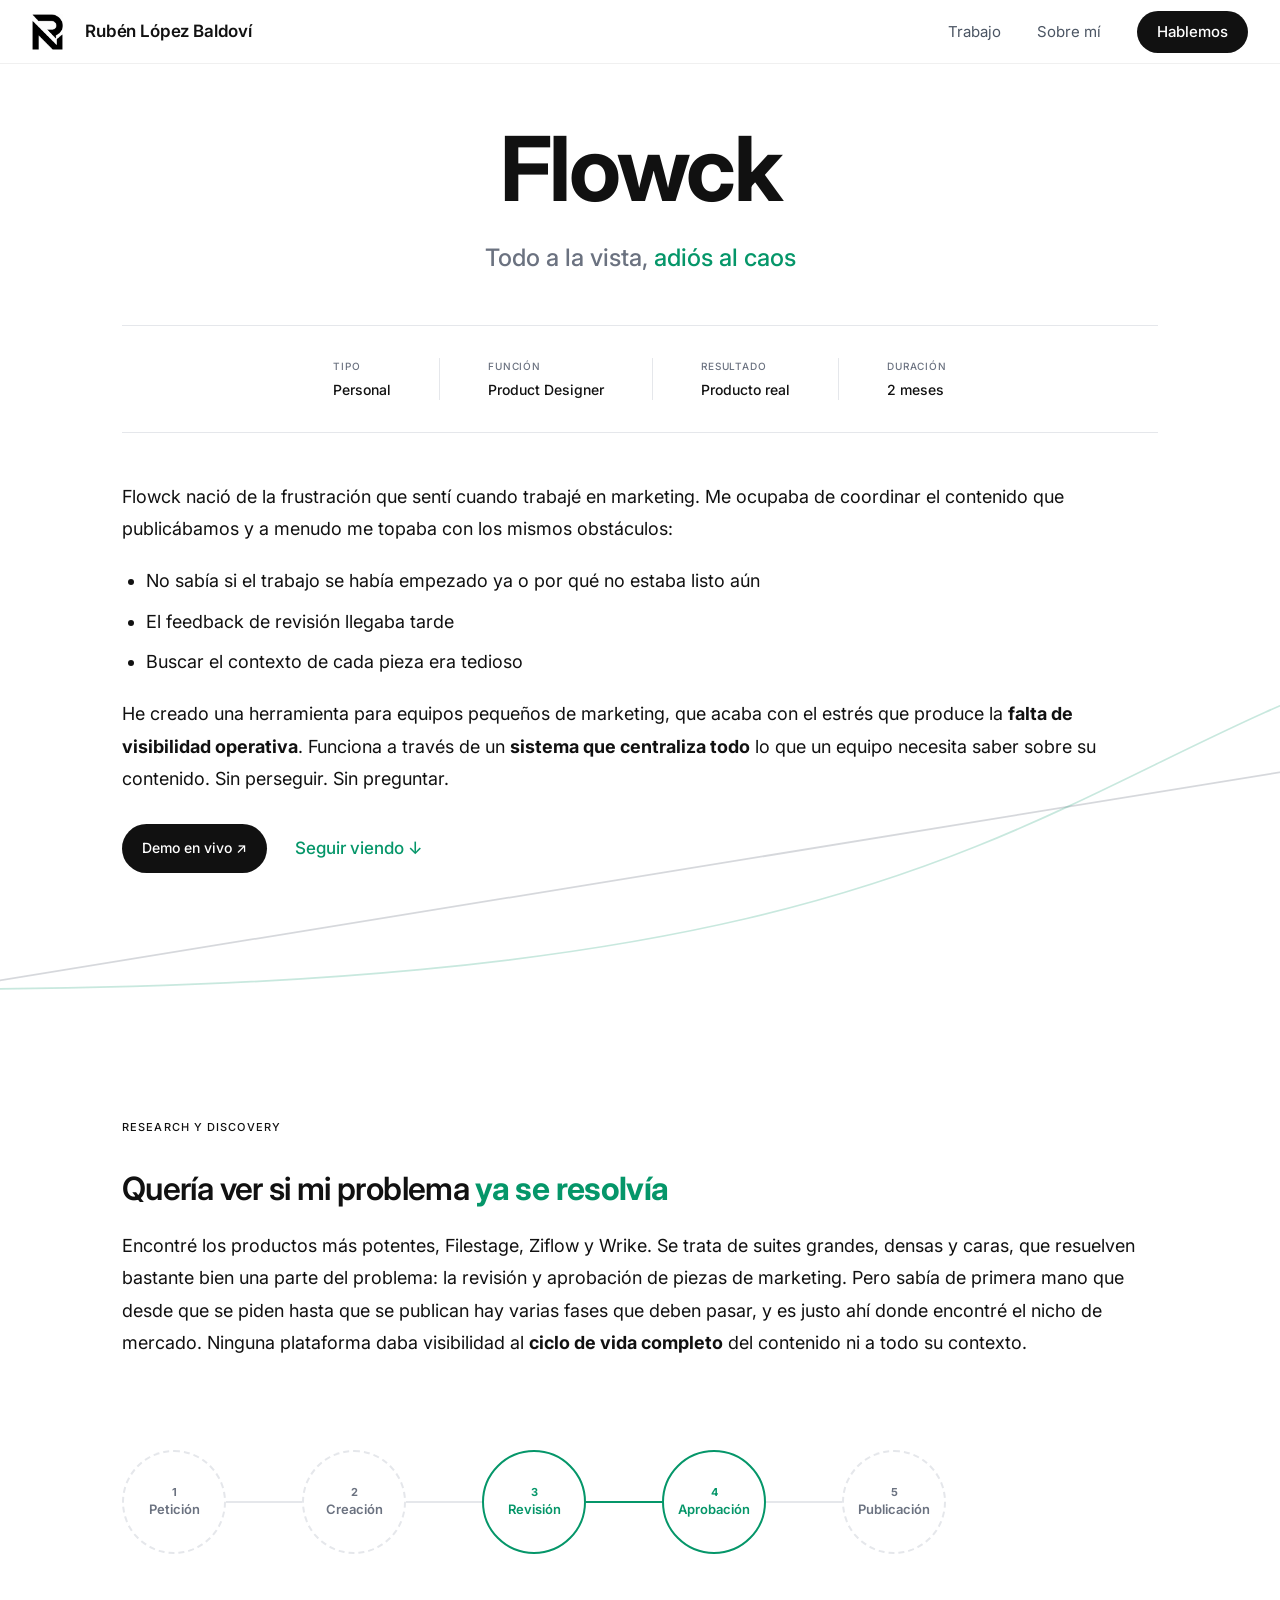
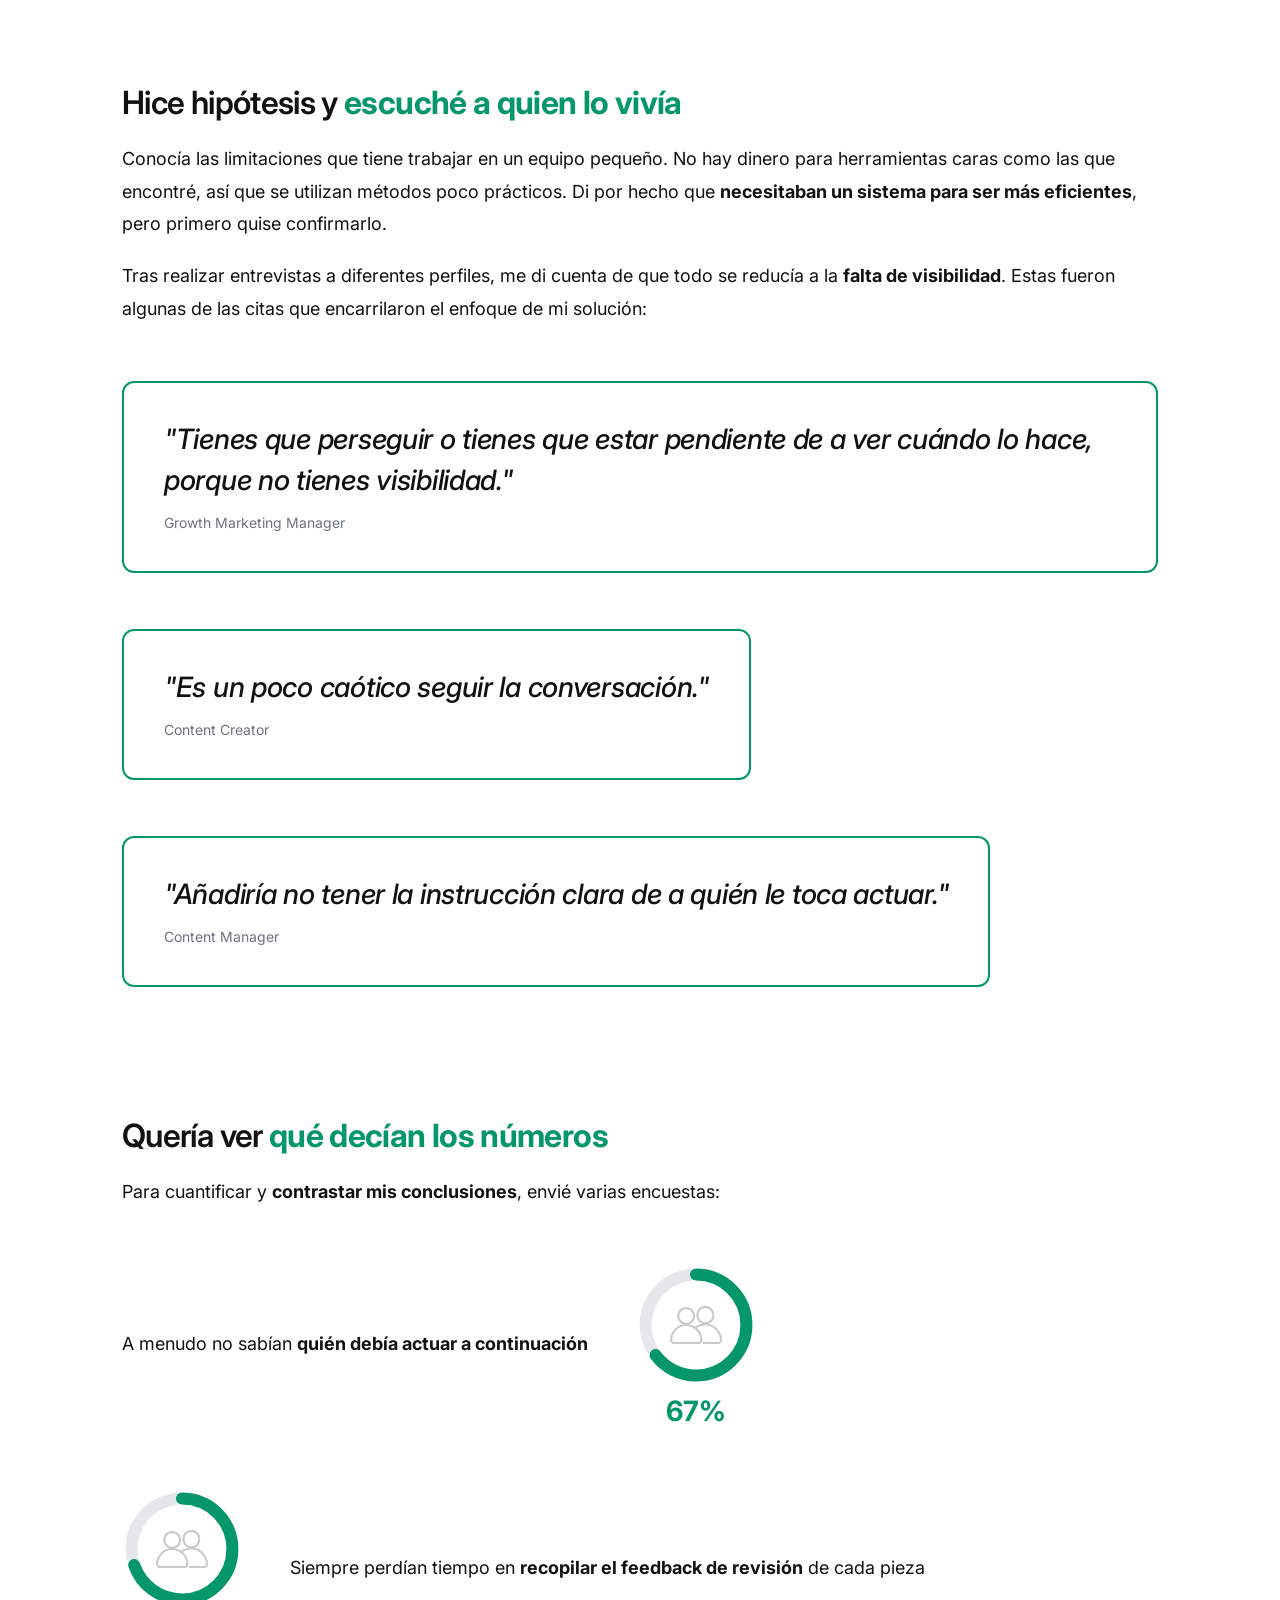
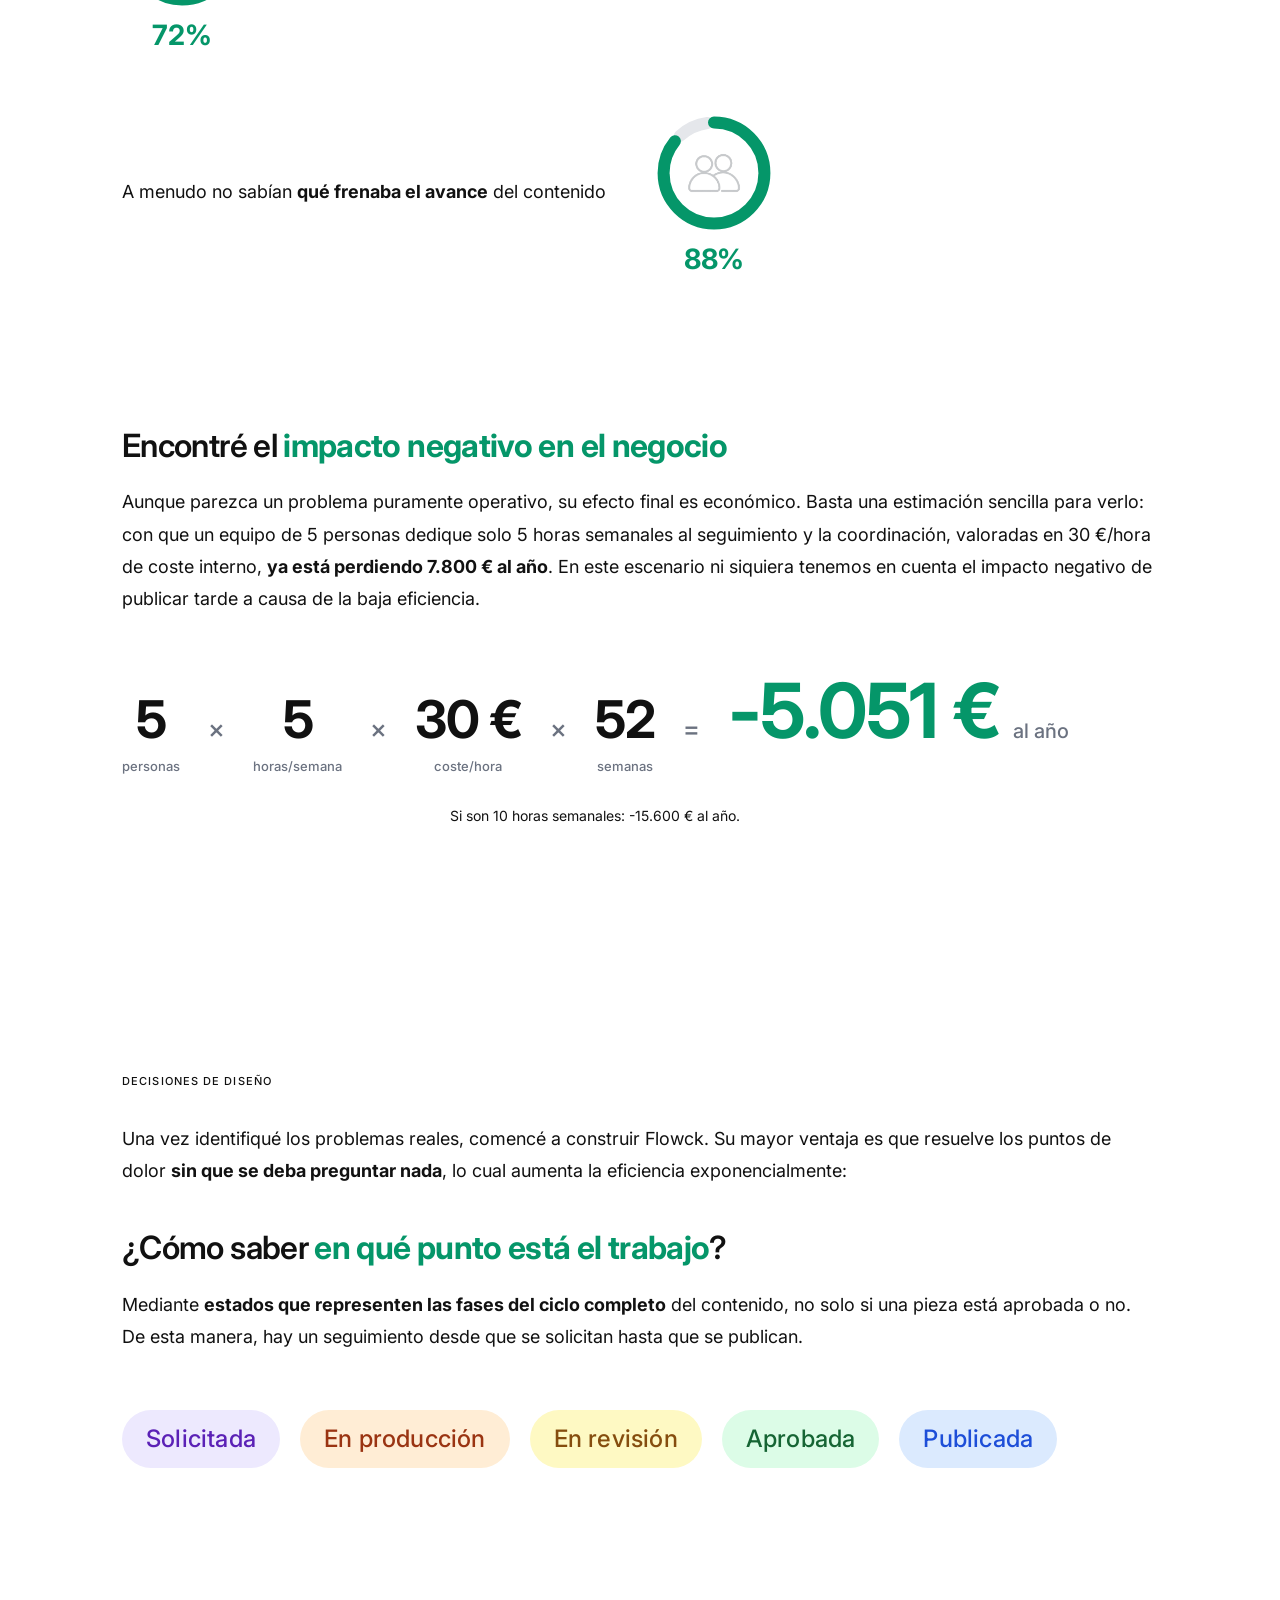
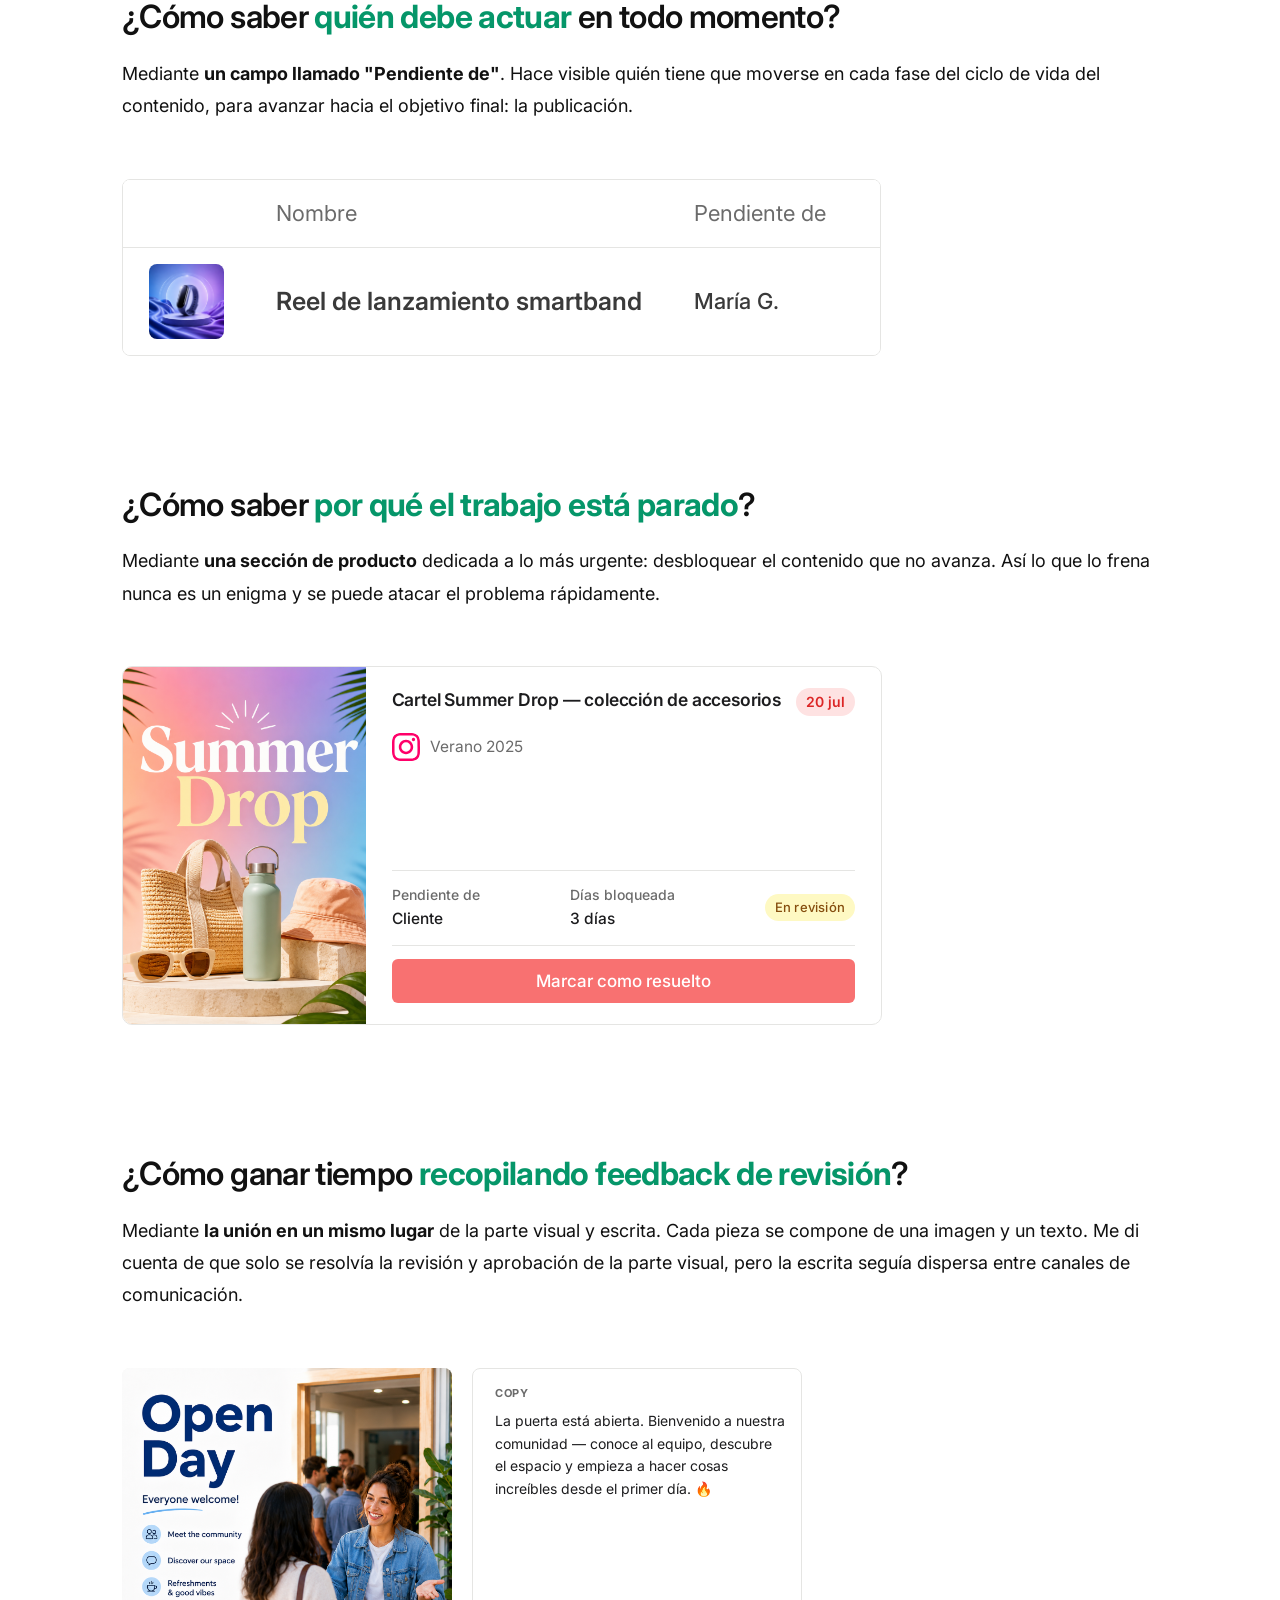
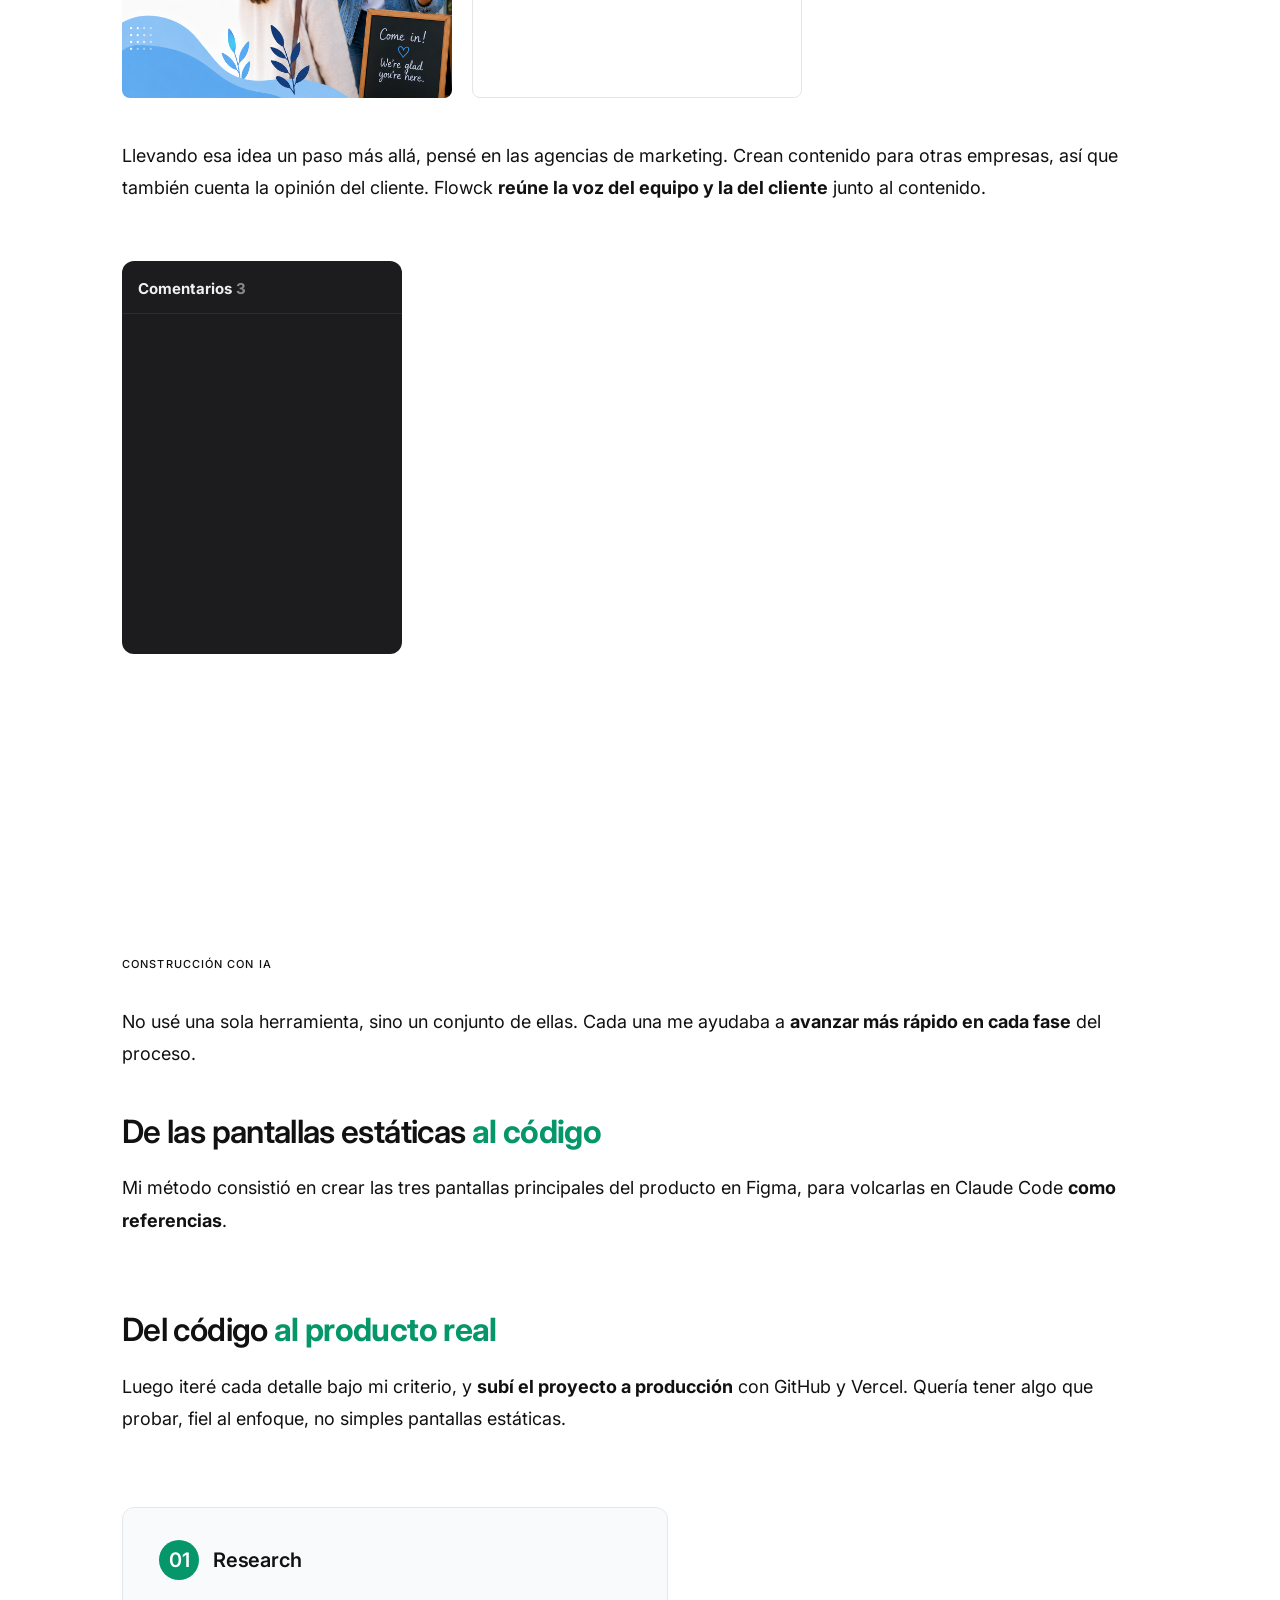
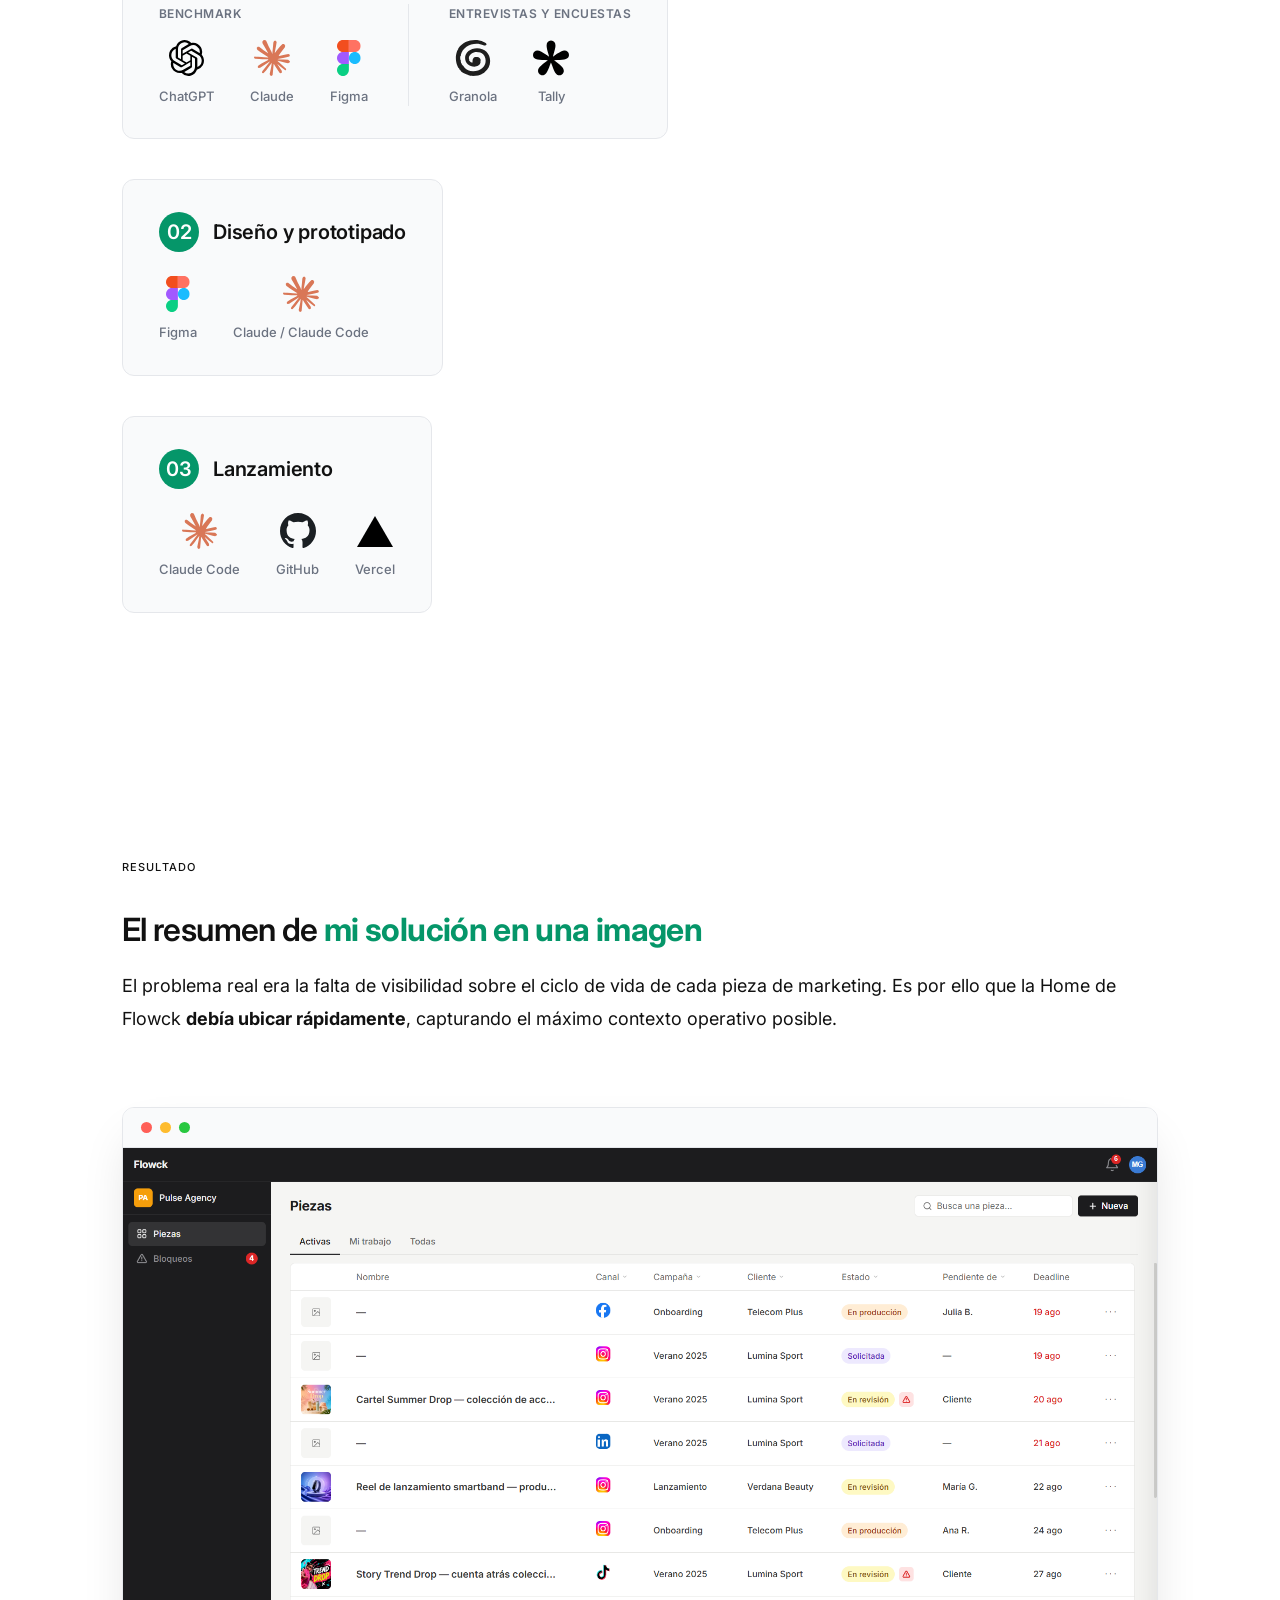
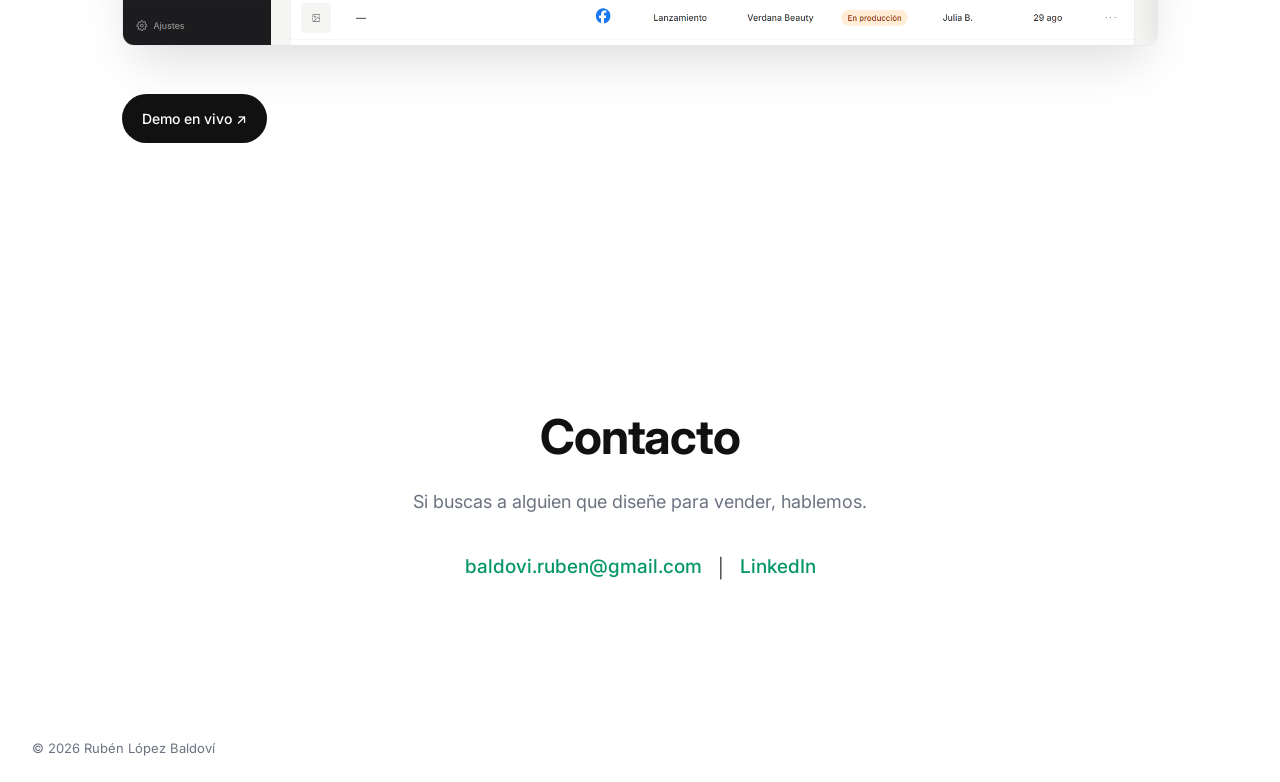
==== flowck.html @ 6faf54fa "fix: corrige texto del primer apartado de Construcción con IA" ====
<!DOCTYPE html>
<html lang="es">
<head>
  <meta charset="UTF-8">
  <meta name="viewport" content="width=device-width, initial-scale=1.0">
  <title>Flowck — Caso de estudio · Rubén Baldoví</title>
  <meta name="description" content="Cómo diseñé y construí Flowck, un SaaS B2B para coordinar la revisión de piezas de marketing en equipos pequeños.">
  <link rel="preconnect" href="https://fonts.googleapis.com">
  <link rel="preconnect" href="https://fonts.gstatic.com" crossorigin>
  <link href="https://fonts.googleapis.com/css2?family=Inter:ital,opsz,wght@0,14..32,400;0,14..32,500;0,14..32,600;0,14..32,700;1,14..32,400&display=swap" rel="stylesheet">
  <link rel="stylesheet" href="css/styles.css">
</head>
<body>

  <!-- NAV -->
  <nav class="nav nav--progress" id="nav">
    <div class="nav__inner">
      <a href="index.html" class="nav__logo">
        <img src="assets/images/logo.png" alt="RB" class="nav__logo-img">
        Rubén López Baldoví
      </a>
      <div class="nav__links">
        <a href="index.html#projects" class="nav__link">Trabajo</a>
        <a href="index.html#about" class="nav__link">Sobre mí</a>
        <a href="#contact" class="btn btn--nav">Hablemos</a>
      </div>
    </div>
  </nav>

  <main>

    <!-- HOOK / INTRO -->
    <section class="cs-section" id="hook">
      <svg class="sello" viewBox="0 0 1440 250" preserveAspectRatio="none" aria-hidden="true" focusable="false">
        <path class="sello__line sello__line--gray"  d="M -60,246 C 480,168 1020,90 1560,12"                          fill="none" stroke="#6B7280" stroke-opacity="0.28" stroke-width="1.75" stroke-linecap="round"/>
        <path class="sello__line sello__line--green" d="M -60,246 C 1050,246 1150,50 1560,-80"                   fill="none" stroke="#059669" stroke-opacity="0.22" stroke-width="1.75" stroke-linecap="round"/>
      </svg>
      <div class="container">
        <div class="cs-hook__inner">
          <h1 class="cs-hook__title reveal">Flowck</h1>
          <p class="cs-hook__tagline reveal"><span class="cs-hook__tagline-muted">Todo a la vista,</span> <span class="cs-hook__tagline-accent">adiós al caos</span></p>

          <div class="cs-meta reveal">
            <div class="cs-meta__item">
              <span class="cs-meta__label">Tipo</span>
              <span class="cs-meta__value">Personal</span>
            </div>
            <div class="cs-meta__item">
              <span class="cs-meta__label">Función</span>
              <span class="cs-meta__value">Product Designer</span>
            </div>
            <div class="cs-meta__item">
              <span class="cs-meta__label">Resultado</span>
              <span class="cs-meta__value">Producto real</span>
            </div>
            <div class="cs-meta__item">
              <span class="cs-meta__label">Duración</span>
              <span class="cs-meta__value">2 meses</span>
            </div>
          </div>

          <div class="cs-hook__body reveal">
            <p class="cs-hook__paragraph">Flowck nació de la frustración que sentí cuando trabajé en marketing. Me ocupaba de coordinar el contenido que publicábamos y a menudo me topaba con los mismos obstáculos:</p>
            <ul class="cs-hook__list">
              <li>No sabía si el trabajo se había empezado ya o por qué no estaba listo aún</li>
              <li>El feedback de revisión llegaba tarde</li>
              <li>Buscar el contexto de cada pieza era tedioso</li>
            </ul>
            <p class="cs-hook__paragraph">He creado una herramienta para equipos pequeños de marketing, que acaba con el estrés que produce la <strong>falta de visibilidad operativa</strong>. Funciona a través de un <strong>sistema que centraliza todo</strong> lo que un equipo necesita saber sobre su contenido. Sin perseguir. Sin preguntar.</p>
            <div class="cs-hook__actions">
              <a href="https://flowck.vercel.app" target="_blank" rel="noopener" class="card__btn card__btn--primary">Demo en vivo ↗</a>
              <a href="#discovery" class="hero__cta">Seguir viendo <span class="hero__cta-arrow">↓</span></a>
            </div>
          </div>
        </div>
      </div>
    </section>

    <!-- DISCOVERY Y RESEARCH -->
    <section class="cs-section" id="discovery">
      <div class="container">
        <p class="eyebrow eyebrow--dark reveal">RESEARCH Y DISCOVERY</p>

        <div class="cs-subm reveal">
          <h3 class="cs-subm__title">Quería ver si mi problema <strong>ya se resolvía</strong></h3>
          <p class="cs-subm__text">Encontré los productos más potentes, Filestage, Ziflow y Wrike. Se trata de suites grandes, densas y caras, que resuelven bastante bien una parte del problema: la revisión y aprobación de piezas de marketing. Pero sabía de primera mano que desde que se piden hasta que se publican hay varias fases que deben pasar, y es justo ahí donde encontré el nicho de mercado. Ninguna plataforma daba visibilidad al <strong>ciclo de vida completo</strong> del contenido ni a todo su contexto.</p>
          <div class="cs-metro reveal">
            <span class="cs-metro__competitors">Filestage · Ziflow · Wrike</span>
            <div class="cs-metro__track">
              <div class="cs-metro__node"><span class="cs-metro__node-number">1</span>Petición</div>
              <div class="cs-metro__connector"></div>
              <div class="cs-metro__node"><span class="cs-metro__node-number">2</span>Creación</div>
              <div class="cs-metro__connector"></div>
              <div class="cs-metro__node cs-metro__node--accent"><span class="cs-metro__node-number">3</span>Revisión</div>
              <div class="cs-metro__connector cs-metro__connector--accent"></div>
              <div class="cs-metro__node cs-metro__node--accent"><span class="cs-metro__node-number">4</span>Aprobación</div>
              <div class="cs-metro__connector"></div>
              <div class="cs-metro__node"><span class="cs-metro__node-number">5</span>Publicación</div>
            </div>
          </div>
        </div>

        <div class="cs-subm cs-subm--tight reveal">
          <h3 class="cs-subm__title">Hice hipótesis y <strong>escuché a quien lo vivía</strong></h3>
          <p class="cs-subm__text">Conocía las limitaciones que tiene trabajar en un equipo pequeño. No hay dinero para herramientas caras como las que encontré, así que se utilizan métodos poco prácticos. Di por hecho que <strong>necesitaban un sistema para ser más eficientes</strong>, pero primero quise confirmarlo.</p>
          <p class="cs-subm__text">Tras realizar entrevistas a diferentes perfiles, me di cuenta de que todo se reducía a la <strong>falta de visibilidad</strong>. Estas fueron algunas de las citas que encarrilaron el enfoque de mi solución:</p>
        </div>

        <div class="cs-quotes reveal">
          <blockquote class="cs-quote">
            <p class="cs-quote__text">"Tienes que perseguir o tienes que estar pendiente de a ver cuándo lo hace, porque no tienes visibilidad."</p>
            <cite class="cs-quote__cite">Growth Marketing Manager</cite>
          </blockquote>
          <blockquote class="cs-quote">
            <p class="cs-quote__text">"Es un poco caótico seguir la conversación."</p>
            <cite class="cs-quote__cite">Content Creator</cite>
          </blockquote>
          <blockquote class="cs-quote">
            <p class="cs-quote__text">"Añadiría no tener la instrucción clara de a quién le toca actuar."</p>
            <cite class="cs-quote__cite">Content Manager</cite>
          </blockquote>
        </div>

        <div class="cs-subm reveal">
          <h3 class="cs-subm__title">Quería ver <strong>qué decían los números</strong></h3>
          <p class="cs-subm__text">Para cuantificar y <strong>contrastar mis conclusiones</strong>, envié varias encuestas:</p>

          <div class="cs-stat-rows reveal">
            <div class="cs-stat-row">
              <div class="cs-stat-row__text">
                <p>A menudo no sabían <strong>quién debía actuar a continuación</strong></p>
              </div>
              <div class="cs-stat-row__chart">
                <div class="cs-donut">
                  <svg viewBox="0 0 100 100" class="cs-donut__svg">
                    <circle class="cs-donut__track" cx="50" cy="50" r="42" stroke-dasharray="81.09 263.89" stroke-dashoffset="-176.81"></circle>
                    <circle class="cs-donut__value" cx="50" cy="50" r="42" stroke-dasharray="263.89 263.89" stroke-dashoffset="263.89" data-target-offset="93.09"></circle>
                  </svg>
                  <img src="assets/images/icon-comparten-piso.png" alt="" class="cs-donut__icon">
                </div>
                <div class="cs-donut__legend">
                  <span class="cs-donut__legend-label">67%</span>
                </div>
              </div>
            </div>

            <div class="cs-stat-row cs-stat-row--reverse">
              <div class="cs-stat-row__text">
                <p>Siempre perdían tiempo en <strong>recopilar el feedback de revisión</strong> de cada pieza</p>
              </div>
              <div class="cs-stat-row__chart">
                <div class="cs-donut">
                  <svg viewBox="0 0 100 100" class="cs-donut__svg">
                    <circle class="cs-donut__track" cx="50" cy="50" r="42" stroke-dasharray="67.89 263.89" stroke-dashoffset="-190.00"></circle>
                    <circle class="cs-donut__value" cx="50" cy="50" r="42" stroke-dasharray="263.89 263.89" stroke-dashoffset="263.89" data-target-offset="79.89"></circle>
                  </svg>
                  <img src="assets/images/icon-comparten-piso.png" alt="" class="cs-donut__icon">
                </div>
                <div class="cs-donut__legend">
                  <span class="cs-donut__legend-label">72%</span>
                </div>
              </div>
            </div>

            <div class="cs-stat-row">
              <div class="cs-stat-row__text">
                <p>A menudo no sabían <strong>qué frenaba el avance</strong> del contenido</p>
              </div>
              <div class="cs-stat-row__chart">
                <div class="cs-donut">
                  <svg viewBox="0 0 100 100" class="cs-donut__svg">
                    <circle class="cs-donut__track" cx="50" cy="50" r="42" stroke-dasharray="25.67 263.89" stroke-dashoffset="-232.23"></circle>
                    <circle class="cs-donut__value" cx="50" cy="50" r="42" stroke-dasharray="263.89 263.89" stroke-dashoffset="263.89" data-target-offset="37.67"></circle>
                  </svg>
                  <img src="assets/images/icon-comparten-piso.png" alt="" class="cs-donut__icon">
                </div>
                <div class="cs-donut__legend">
                  <span class="cs-donut__legend-label">88%</span>
                </div>
              </div>
            </div>
          </div>
        </div>

        <div class="cs-subm reveal">
          <h3 class="cs-subm__title">Encontré el <strong>impacto negativo en el negocio</strong></h3>
          <p class="cs-subm__text">Aunque parezca un problema puramente operativo, su efecto final es económico. Basta una estimación sencilla para verlo: con que un equipo de 5 personas dedique solo 5 horas semanales al seguimiento y la coordinación, valoradas en 30 €/hora de coste interno, <strong>ya está perdiendo 7.800 € al año</strong>. En este escenario ni siquiera tenemos en cuenta el impacto negativo de publicar tarde a causa de la baja eficiencia.</p>
          <div class="cs-formula reveal">
            <div class="cs-formula__row">
              <div class="cs-formula__item cs-formula__factor">
                <span class="cs-formula__value">5</span>
                <span class="cs-formula__label">personas</span>
              </div>
              <span class="cs-formula__item cs-formula__symbol">×</span>
              <div class="cs-formula__item cs-formula__factor">
                <span class="cs-formula__value">5</span>
                <span class="cs-formula__label">horas/semana</span>
              </div>
              <span class="cs-formula__item cs-formula__symbol">×</span>
              <div class="cs-formula__item cs-formula__factor">
                <span class="cs-formula__value">30 €</span>
                <span class="cs-formula__label">coste/hora</span>
              </div>
              <span class="cs-formula__item cs-formula__symbol">×</span>
              <div class="cs-formula__item cs-formula__factor">
                <span class="cs-formula__value">52</span>
                <span class="cs-formula__label">semanas</span>
              </div>
              <span class="cs-formula__item cs-formula__symbol">=</span>
              <div class="cs-formula__item cs-formula__factor cs-formula__factor--result">
                <span class="cs-formula__value cs-formula__value--result">-<span class="cs-formula__counter" data-target="7800">0</span> €</span>
                <span class="cs-formula__label cs-formula__label--inline">al año</span>
              </div>
            </div>
            <p class="cs-formula__note">Si son 10 horas semanales: -15.600 € al año.</p>
          </div>
        </div>
      </div>
    </section>

    <!-- DISEÑO EN FIGMA -->
    <section class="cs-section" id="design">
      <div class="container">
        <p class="eyebrow eyebrow--dark reveal">DECISIONES DE DISEÑO</p>

        <p class="cs-subm__text cs-subm__text--intro reveal">Una vez identifiqué los problemas reales, comencé a construir Flowck. Su mayor ventaja es que resuelve los puntos de dolor <strong>sin que se deba preguntar nada</strong>, lo cual aumenta la eficiencia exponencialmente:</p>

        <div class="cs-subm reveal">
          <h3 class="cs-subm__title">¿Cómo saber <strong>en qué punto está el trabajo</strong>?</h3>
          <p class="cs-subm__text">Mediante <strong>estados que representen las fases del ciclo completo</strong> del contenido, no solo si una pieza está aprobada o no. De esta manera, hay un seguimiento desde que se solicitan hasta que se publican.</p>
          <div class="cs-badges reveal">
            <span class="cs-badge cs-badge--solicitada">Solicitada</span>
            <span class="cs-badge cs-badge--produccion">En producción</span>
            <span class="cs-badge cs-badge--revision">En revisión</span>
            <span class="cs-badge cs-badge--aprobada">Aprobada</span>
            <span class="cs-badge cs-badge--publicada">Publicada</span>
          </div>
        </div>

        <div class="cs-subm reveal">
          <h3 class="cs-subm__title">¿Cómo saber <strong>quién debe actuar</strong> en todo momento?</h3>
          <p class="cs-subm__text">Mediante <strong>un campo llamado "Pendiente de"</strong>. Hace visible quién tiene que moverse en cada fase del ciclo de vida del contenido, para avanzar hacia el objetivo final: la publicación.</p>
          <div class="cs-pr-wrap reveal">
            <table class="cs-pr">
              <thead>
                <tr>
                  <th class="cs-pr-col-img cs-pr-fade" data-pr-part="header"></th>
                  <th class="cs-pr-col-name cs-pr-fade" data-pr-part="header">Nombre</th>
                  <th class="cs-pr-col-pend cs-pr-fade" data-pr-part="header">Pendiente de</th>
                </tr>
              </thead>
              <tbody>
                <tr>
                  <td class="cs-pr-col-img">
                    <img src="assets/images/imagen-7.png" alt="" class="cs-pr-thumb cs-pr-fade" data-pr-part="thumb">
                  </td>
                  <td class="cs-pr-col-name">
                    <span class="cs-pr-name cs-pr-fade" data-pr-part="name">Reel de lanzamiento smartband</span>
                  </td>
                  <td class="cs-pr-col-pend">
                    <span class="cs-pr-pending cs-pr-fade" data-pr-part="pending">
                      <span class="cs-pr-pending__text">Julia B.</span>
                    </span>
                  </td>
                </tr>
              </tbody>
            </table>
          </div>
        </div>

        <div class="cs-subm reveal">
          <h3 class="cs-subm__title">¿Cómo saber <strong>por qué el trabajo está parado</strong>?</h3>
          <p class="cs-subm__text">Mediante <strong>una sección de producto</strong> dedicada a lo más urgente: desbloquear el contenido que no avanza. Así lo que lo frena nunca es un enigma y se puede atacar el problema rápidamente.</p>
          <div class="cs-blockcard-demo reveal">
            <div class="cs-blockcard">
              <img class="cs-blockcard__img" src="assets/images/imagen-1.png" alt="">
              <div class="cs-blockcard__body">
                <div class="cs-blockcard__header">
                  <div class="cs-blockcard__title">Cartel Summer Drop — colección de accesorios</div>
                  <span class="cs-blockcard__deadline">20 jul</span>
                </div>
                <div class="cs-blockcard__meta">
                  <span class="cs-ch-icon" title="Instagram">
                    <svg viewBox="0 0 24 24" xmlns="http://www.w3.org/2000/svg"><path d="M7.0301.084c-1.2768.0602-2.1487.264-2.911.5634-.7888.3075-1.4575.72-2.1228 1.3877-.6652.6677-1.075 1.3368-1.3802 2.127-.2954.7638-.4956 1.6365-.552 2.914-.0564 1.2775-.0689 1.6882-.0626 4.947.0062 3.2586.0206 3.6671.0825 4.9473.061 1.2765.264 2.1482.5635 2.9107.308.7889.72 1.4573 1.388 2.1228.6679.6655 1.3365 1.0743 2.1285 1.38.7632.295 1.6361.4961 2.9134.552 1.2773.056 1.6884.069 4.9462.0627 3.2578-.0062 3.668-.0207 4.9478-.0814 1.28-.0607 2.147-.2652 2.9098-.5633.7889-.3086 1.4578-.72 2.1228-1.3881.665-.6682 1.0745-1.3378 1.3795-2.1284.2957-.7632.4966-1.636.552-2.9124.056-1.2809.0692-1.6898.063-4.948-.0063-3.2583-.021-3.6668-.0817-4.9465-.0607-1.2797-.264-2.1487-.5633-2.9117-.3084-.7889-.72-1.4568-1.3876-2.1228C21.2982 1.33 20.628.9208 19.8378.6165 19.074.321 18.2017.1197 16.9244.0645 15.6471.0093 15.236-.005 11.977.0014 8.718.0076 8.31.0215 7.0301.0839m.1402 21.6932c-1.17-.0509-1.8053-.2453-2.2287-.408-.5606-.216-.96-.4771-1.3819-.895-.422-.4178-.6811-.8186-.9-1.378-.1644-.4234-.3624-1.058-.4171-2.228-.0595-1.2645-.072-1.6442-.079-4.848-.007-3.2037.0053-3.583.0607-4.848.05-1.169.2456-1.805.408-2.2282.216-.5613.4762-.96.895-1.3816.4188-.4217.8184-.6814 1.3783-.9003.423-.1651 1.0575-.3614 2.227-.4171 1.2655-.06 1.6447-.072 4.848-.079 3.2033-.007 3.5835.005 4.8495.0608 1.169.0508 1.8053.2445 2.228.408.5608.216.96.4754 1.3816.895.4217.4194.6816.8176.9005 1.3787.1653.4217.3617 1.056.4169 2.2263.0602 1.2655.0739 1.645.0796 4.848.0058 3.203-.0055 3.5834-.061 4.848-.051 1.17-.245 1.8055-.408 2.2294-.216.5604-.4763.96-.8954 1.3814-.419.4215-.8181.6811-1.3783.9-.4224.1649-1.0577.3617-2.2262.4174-1.2656.0595-1.6448.072-4.8493.079-3.2045.007-3.5825-.006-4.848-.0608M16.953 5.5864A1.44 1.44 0 1 0 18.39 4.144a1.44 1.44 0 0 0-1.437 1.4424M5.8385 12.012c.0067 3.4032 2.7706 6.1557 6.173 6.1493 3.4026-.0065 6.157-2.7701 6.1506-6.1733-.0065-3.4032-2.771-6.1565-6.174-6.1498-3.403.0067-6.156 2.771-6.1496 6.1738M8 12.0077a4 4 0 1 1 4.008 3.9921A3.9996 3.9996 0 0 1 8 12.0077" fill="#FF0069"/></svg>
                  </span>
                  <span class="cs-blockcard__campaign">Verano 2025</span>
                </div>
                <div class="cs-blockcard__reason">
                  <svg width="14" height="14" viewBox="0 0 24 24" fill="none" stroke="currentColor" stroke-width="2.5" stroke-linecap="round" stroke-linejoin="round">
                    <path d="m21.73 18-8-14a2 2 0 0 0-3.48 0l-8 14A2 2 0 0 0 4 21h16a2 2 0 0 0 1.73-3Z"></path>
                    <path d="M12 9v4"></path>
                    <path d="M12 17h.01"></path>
                  </svg>
                  <span>Pendiente de aprobación del cliente para los copies finales antes de pasar a producción.</span>
                </div>
                <div class="cs-blockcard__footer">
                  <hr class="cs-blockcard__divider">
                  <div class="cs-blockcard__footer-info">
                    <div class="cs-blockcard__info-item">
                      <span class="cs-blockcard__info-label">Pendiente de</span>
                      <span class="cs-blockcard__info-value">Cliente</span>
                    </div>
                    <div class="cs-blockcard__info-item">
                      <span class="cs-blockcard__info-label">Días bloqueada</span>
                      <span class="cs-blockcard__info-value">3 días</span>
                    </div>
                    <span class="cs-badge cs-badge--revision">En revisión</span>
                  </div>
                  <hr class="cs-blockcard__divider">
                  <button class="cs-blockcard__resolve-btn" type="button">Marcar como resuelto</button>
                </div>
              </div>
            </div>
          </div>
        </div>

        <div class="cs-subm reveal">
          <h3 class="cs-subm__title">¿Cómo ganar tiempo <strong>recopilando feedback de revisión</strong>?</h3>
          <p class="cs-subm__text">Mediante <strong>la unión en un mismo lugar</strong> de la parte visual y escrita. Cada pieza se compone de una imagen y un texto. Me di cuenta de que solo se resolvía la revisión y aprobación de la parte visual, pero la escrita seguía dispersa entre canales de comunicación.</p>
          <div class="cs-detail-demo reveal">
            <img class="cs-detail-demo__img" src="assets/images/imagen-3.png" alt="">
            <div class="cs-detail-demo__copy">
              <div class="cs-detail-demo__label">Copy</div>
              <div class="cs-detail-demo__text">La puerta está abierta. Bienvenido a nuestra comunidad — conoce al equipo, descubre el espacio y empieza a hacer cosas increíbles desde el primer día. 🔥</div>
            </div>
          </div>
          <p class="cs-subm__text">Llevando esa idea un paso más allá, pensé en las agencias de marketing. Crean contenido para otras empresas, así que también cuenta la opinión del cliente. Flowck <strong>reúne la voz del equipo y la del cliente</strong> junto al contenido.</p>
          <div class="cs-comments-demo-wrap">
            <aside class="cs-comments-demo">
              <div class="cs-comments-demo__header">Comentarios <span class="cs-comments-demo__count">3</span></div>
              <div class="cs-comments-demo__list">
                <div class="cs-comment-item">
                  <div class="cs-comment-item__header">
                    <div class="cs-comment-item__avatar" style="background:#3A7BD5">MG</div>
                    <span class="cs-comment-item__author">María G.</span>
                    <span class="cs-comment-item__role">Manager</span>
                  </div>
                  <div class="cs-comment-item__text">Me gusta mucho la creatividad, aunque unas palmeras le darían el toque veraniego.</div>
                </div>
                <div class="cs-comment-item">
                  <div class="cs-comment-item__header">
                    <div class="cs-comment-item__avatar" style="background:#6B6B6B">CL</div>
                    <span class="cs-comment-item__author">Cliente</span>
                  </div>
                  <div class="cs-comment-item__text">Para que el texto encaje mejor con la imagen, haría referencia a las cosas de playa que aparecen. Por lo demás me gusta mucho.</div>
                </div>
                <div class="cs-comment-item">
                  <div class="cs-comment-item__header">
                    <div class="cs-comment-item__avatar" style="background:#059669">CR</div>
                    <span class="cs-comment-item__author">Carlos R.</span>
                    <span class="cs-comment-item__role">Producción</span>
                  </div>
                  <div class="cs-comment-item__text">¡Cambios realizados! ¿Qué os parece?</div>
                </div>
              </div>
            </aside>
          </div>
        </div>
      </div>
    </section>

    <!-- CONSTRUCCIÓN CON IA -->
    <section class="cs-section" id="build">
      <div class="container">
        <p class="eyebrow eyebrow--dark reveal">CONSTRUCCIÓN CON IA</p>

        <p class="cs-subm__text cs-subm__text--intro reveal">No usé una sola herramienta, sino un conjunto de ellas. Cada una me ayudaba a <strong>avanzar más rápido en cada fase</strong> del proceso.</p>

        <div class="cs-subm reveal">
          <h3 class="cs-subm__title">De las pantallas estáticas <strong>al código</strong></h3>
          <p class="cs-subm__text">Mi método consistió en crear las tres pantallas principales del producto en Figma, para volcarlas en Claude Code <strong>como referencias</strong>.</p>
        </div>

        <div class="cs-subm reveal">
          <h3 class="cs-subm__title">Del código <strong>al producto real</strong></h3>
          <p class="cs-subm__text">Luego iteré cada detalle bajo mi criterio, y <strong>subí el proyecto a producción</strong> con GitHub y Vercel. Quería tener algo que probar, fiel al enfoque, no simples pantallas estáticas.</p>
        </div>

        <div class="cs-tools-diagram reveal">
          <div class="cs-tools-phase">
            <div class="cs-tools-phase__header">
              <span class="cs-tools-phase__number">01</span>
              <span class="cs-tools-phase__title">Research</span>
            </div>
            <div class="cs-tools-phase__groups">
              <div class="cs-tools-group">
                <span class="cs-tools-group__label">Benchmark</span>
                <div class="cs-tools-row">
                  <div class="cs-tool">
                    <img class="cs-tool__icon" src="assets/logos/openai.svg" alt="">
                    <span class="cs-tool__label">ChatGPT</span>
                  </div>
                  <div class="cs-tool">
                    <img class="cs-tool__icon" src="assets/logos/claude.svg" alt="">
                    <span class="cs-tool__label">Claude</span>
                  </div>
                  <div class="cs-tool">
                    <img class="cs-tool__icon" src="assets/logos/figma.svg" alt="">
                    <span class="cs-tool__label">Figma</span>
                  </div>
                </div>
              </div>
              <div class="cs-tools-group">
                <span class="cs-tools-group__label">Entrevistas y encuestas</span>
                <div class="cs-tools-row">
                  <div class="cs-tool">
                    <img class="cs-tool__icon" src="assets/logos/granola.svg" alt="">
                    <span class="cs-tool__label">Granola</span>
                  </div>
                  <div class="cs-tool">
                    <img class="cs-tool__icon" src="assets/logos/tally.svg" alt="">
                    <span class="cs-tool__label">Tally</span>
                  </div>
                </div>
              </div>
            </div>
          </div>

          <div class="cs-tools-phase">
            <div class="cs-tools-phase__header">
              <span class="cs-tools-phase__number">02</span>
              <span class="cs-tools-phase__title">Diseño y prototipado</span>
            </div>
            <div class="cs-tools-row">
              <div class="cs-tool">
                <img class="cs-tool__icon" src="assets/logos/figma.svg" alt="">
                <span class="cs-tool__label">Figma</span>
              </div>
              <div class="cs-tool">
                <img class="cs-tool__icon" src="assets/logos/claude.svg" alt="">
                <span class="cs-tool__label">Claude / Claude Code</span>
              </div>
            </div>
          </div>

          <div class="cs-tools-phase">
            <div class="cs-tools-phase__header">
              <span class="cs-tools-phase__number">03</span>
              <span class="cs-tools-phase__title">Lanzamiento</span>
            </div>
            <div class="cs-tools-row">
              <div class="cs-tool">
                <img class="cs-tool__icon" src="assets/logos/claude.svg" alt="">
                <span class="cs-tool__label">Claude Code</span>
              </div>
              <div class="cs-tool">
                <img class="cs-tool__icon" src="assets/logos/github.svg" alt="">
                <span class="cs-tool__label">GitHub</span>
              </div>
              <div class="cs-tool">
                <img class="cs-tool__icon" src="assets/logos/vercel.svg" alt="">
                <span class="cs-tool__label">Vercel</span>
              </div>
            </div>
          </div>
        </div>
      </div>
    </section>

    <!-- RESULTADO -->
    <section class="cs-section" id="result">
      <div class="container">
        <p class="eyebrow eyebrow--dark reveal">RESULTADO</p>

        <div class="cs-subm reveal">
          <h3 class="cs-subm__title">El resumen de <strong>mi solución en una imagen</strong></h3>
          <p class="cs-subm__text">El problema real era la falta de visibilidad sobre el ciclo de vida de cada pieza de marketing. Es por ello que la Home de Flowck <strong>debía ubicar rápidamente</strong>, capturando el máximo contexto operativo posible.</p>
        </div>

        <div class="cs-result-shot reveal">
          <div class="cs-browser-mockup">
            <div class="cs-browser-mockup__bar">
              <span class="cs-browser-mockup__dot cs-browser-mockup__dot--red"></span>
              <span class="cs-browser-mockup__dot cs-browser-mockup__dot--yellow"></span>
              <span class="cs-browser-mockup__dot cs-browser-mockup__dot--green"></span>
            </div>
            <img class="cs-browser-mockup__img" src="assets/images/captura-home.png" alt="Home de Flowck">
          </div>
        </div>

        <div class="cs-result__cta reveal">
          <a href="https://flowck.vercel.app" target="_blank" rel="noopener" class="card__btn card__btn--primary">Demo en vivo ↗</a>
        </div>
      </div>
    </section>

    <!-- CONTACT -->
    <section class="contact" id="contact">
      <div class="container">
        <h2 class="contact__title reveal">Contacto</h2>
        <p class="contact__sub reveal">Si buscas a alguien que diseñe para vender, hablemos.</p>
        <div class="contact__row reveal">
          <a href="mailto:baldovi.ruben@gmail.com" class="contact__item">baldovi.ruben@gmail.com</a>
          <span class="contact__sep">|</span>
          <a href="https://www.linkedin.com/in/rub%C3%A9n-l%C3%B3pez-baldov%C3%AD-9379b819b/" target="_blank" rel="noopener" class="contact__item">LinkedIn</a>
        </div>
      </div>
    </section>

  </main>

  <footer class="footer">
    <div class="footer__inner">
      <span class="footer__copy">© 2026 Rubén López Baldoví</span>
    </div>
  </footer>

  <script src="js/main.js"></script>
</body>
</html>
---- css/styles.css ----
/* ============================================================
   TOKENS
   ============================================================ */
:root {
  --accent: #059669;
  --bg: #FFFFFF;
  --text: #111111;
  --text-secondary: #6B7280;
  --border: #E5E7EB;
  --bg-subtle: #F9FAFB;
  --font: 'Inter', system-ui, sans-serif;
  --max-w: 1100px;
  --radius: 12px;
  --nav-h: 64px;
}

/* ============================================================
   RESET & BASE
   ============================================================ */
*, *::before, *::after {
  box-sizing: border-box;
  margin: 0;
  padding: 0;
}
html {
  scroll-behavior: smooth;
}

/* Chrome / Edge / Safari */
html::-webkit-scrollbar        { width: 8px; }
html::-webkit-scrollbar-track  { background: transparent; }
html::-webkit-scrollbar-thumb  { background: rgba(0, 0, 0, 0.18); border-radius: 999px; }
html::-webkit-scrollbar-thumb:hover { background: rgba(0, 0, 0, 0.26); }
html::-webkit-scrollbar-button { display: none; }

/* Firefox — sólo donde no hay soporte webkit */
@supports not selector(::-webkit-scrollbar) {
  html { scrollbar-width: thin; scrollbar-color: #B0B0B0 transparent; }
}
body {
  font-family: var(--font);
  background: var(--bg);
  color: var(--text);
  line-height: 1.6;
  -webkit-font-smoothing: antialiased;
}
img {
  display: block;
  max-width: 100%;
}
a {
  color: inherit;
  text-decoration: none;
}

/* ============================================================
   LAYOUT
   ============================================================ */
.container {
  max-width: var(--max-w);
  margin: 0 auto;
  padding: 0 32px;
}

/* ============================================================
   NAV
   ============================================================ */
.nav {
  position: fixed;
  top: 0;
  left: 0;
  right: 0;
  height: var(--nav-h);
  background: transparent;
  backdrop-filter: none;
  -webkit-backdrop-filter: none;
  border-bottom: 1px solid rgba(0, 0, 0, 0.06);
  z-index: 100;
  transition: background 0.25s ease, backdrop-filter 0.25s ease, -webkit-backdrop-filter 0.25s ease, border-color 0.25s ease;
}
.nav--scrolled {
  background: rgba(255, 255, 255, 0.9);
  backdrop-filter: blur(12px);
  -webkit-backdrop-filter: blur(12px);
}

/* ---- READING PROGRESS BAR (flowck.html only, via .nav--progress) ---- */
.nav--progress {
  border-bottom: none;
}
.nav--progress::after {
  content: '';
  position: absolute;
  left: 0;
  right: 0;
  bottom: 0;
  height: 1px;
  background: linear-gradient(
    to right,
    var(--accent) var(--scroll-progress, 0%),
    rgba(0, 0, 0, 0.06) var(--scroll-progress, 0%)
  );
  transition: height 0.2s ease;
}
.nav--progress.nav--progress-active::after {
  height: 3px;
}
@media (prefers-reduced-motion: reduce) {
  .nav--progress::after {
    transition: none;
  }
}
.nav__inner {
  display: flex;
  align-items: center;
  justify-content: space-between;
  height: 100%;
  padding: 0 32px;
}
.nav__logo {
  display: flex;
  align-items: center;
  gap: 22px;
  font-size: 17px;
  font-weight: 600;
  letter-spacing: -0.01em;
  color: #111111;
}
.nav__logo-img {
  height: 36px;
  width: auto;
  display: block;
}
.nav__links {
  display: flex;
  align-items: center;
  gap: 36px;
}
.nav__link {
  font-size: 15px;
  color: #4B5563;
  transition: color 0.15s;
}
.nav__link:hover {
  color: var(--text);
}

/* ============================================================
   BUTTONS
   ============================================================ */
.btn--nav {
  font-size: 15px;
  font-weight: 500;
  padding: 9px 20px;
  border-radius: 999px;
  background: var(--text);
  color: #fff;
  transition: opacity 0.15s;
}
.btn--nav:hover {
  opacity: 0.75;
}
.btn--contact {
  display: inline-block;
  font-size: 19px;
  font-weight: 500;
  color: var(--accent);
  text-decoration: none;
  border-bottom: 1.5px solid transparent;
  padding-bottom: 2px;
  transition: border-color 0.15s, opacity 0.15s;
}
.btn--contact:hover {
  border-color: var(--accent);
  opacity: 0.65;
}

/* ============================================================
   EYEBROW / SECTION LABELS
   ============================================================ */
.eyebrow {
  display: inline-block;
  font-size: 11px;
  font-weight: 500;
  letter-spacing: 0.1em;
  text-transform: uppercase;
  color: var(--text-secondary);
  margin-bottom: 32px;
}
.eyebrow--accent {
  color: var(--accent);
}
.eyebrow--dark {
  color: var(--text);
}
.section-label {
  font-size: 38px;
  font-weight: 700;
  letter-spacing: -0.025em;
  color: var(--accent);
  margin-bottom: 48px;
}

/* ============================================================
   HERO
   ============================================================ */
.hero {
  min-height: 100vh;
  min-height: 100svh;
  display: flex;
  flex-direction: column;
  justify-content: center;
  text-align: center;
  padding-top: var(--nav-h);
  padding-bottom: 64px;
}
.hero__accent {
  color: var(--accent);
  font-weight: bold;
}
.hero__gray {
  color: #6B7280;
}
.about__paragraph .hero__accent {
  color: #111111;
}
.hero__title {
  font-size: clamp(32px, 4.4vw, 59px);
  font-weight: 700;
  line-height: 1.12;
  letter-spacing: -0.03em;
  margin-bottom: 60px;
  max-width: 1100px;
  margin-left: auto;
  margin-right: auto;
}
.hero__sub {
  font-size: 20px;
  color: #454C59;
  line-height: 1.65;
  margin-bottom: 84px;
  max-width: 760px;
  margin-left: auto;
  margin-right: auto;
}
.hero__actions {
  display: flex;
  align-items: center;
  justify-content: center;
  gap: 28px;
}
.hero__cta {
  font-size: 17px;
  font-weight: 500;
  color: var(--accent);
  transition: opacity 0.15s;
}
.hero__cta:hover {
  opacity: 0.55;
}
.hero__cta-secondary {
  font-size: 17px;
  font-weight: 500;
  background: #111111;
  color: #ffffff;
  padding: 11px 24px;
  border-radius: 999px;
  transition: opacity 0.15s;
}
.hero__cta-secondary:hover {
  opacity: 0.75;
}

/* ============================================================
   HERO ENTRANCE ANIMATION
   ============================================================ */
@keyframes heroFadeIn {
  from {
    opacity: 0;
    transform: translateY(14px);
  }
  to {
    opacity: 1;
    transform: translateY(0);
  }
}

@keyframes accentReveal {
  from { background-position: 100% 0; }
  to   { background-position: 0% 0; }
}

.hero .eyebrow {
  animation: heroFadeIn 0.45s ease-out 0s both;
}
.hero__title {
  animation: heroFadeIn 0.45s ease-out 0.12s both;
}
.hero__sub {
  animation: heroFadeIn 0.45s ease-out 0.24s both;
}
.hero__actions {
  animation: heroFadeIn 0.45s ease-out 0.36s both;
}

/* Barrido verde izquierda→derecha en el acento del Hero únicamente */
.hero__title .hero__accent {
  background-image: linear-gradient(to right, var(--accent) 50%, #6B7280 50%);
  background-size: 200% 100%;
  -webkit-background-clip: text;
  background-clip: text;
  color: transparent;
  animation: accentReveal 0.7s ease-out 0.6s both;
}

@keyframes ctaArrowBounce {
  0%   { transform: translateY(0); }
  8%   { transform: translateY(5px); }
  16%  { transform: translateY(0); }
  100% { transform: translateY(0); }
}

.hero__cta-arrow {
  display: inline-block;
  animation: ctaArrowBounce 2.5s ease-in-out 1.5s infinite;
}

@media (prefers-reduced-motion: reduce) {
  .hero .eyebrow,
  .hero__title,
  .hero__sub,
  .hero__actions {
    animation: none;
  }
  .hero__title .hero__accent {
    animation: none;
    color: var(--accent);
    -webkit-background-clip: initial;
    background-clip: initial;
    background-image: none;
  }
  .hero__cta-arrow {
    animation: none;
  }
}

/* ============================================================
   REVEAL ON SCROLL
   ============================================================ */
.reveal {
  opacity: 0;
  translate: 0 14px;
}

@keyframes revealIn {
  from { opacity: 0; translate: 0 14px; }
  to   { opacity: 1; translate: 0 0; }
}

.reveal.is-visible {
  opacity: 1;
  translate: 0 0;
  animation: revealIn 0.45s ease-out var(--reveal-delay, 0ms) both;
}

@media (prefers-reduced-motion: reduce) {
  .reveal {
    opacity: 1;
    translate: 0 0;
  }
  .reveal.is-visible {
    animation: none;
  }
}

/* About — reveal lateral en dos tiempos */
.reveal--left  { translate: 0 0; transform: translateX(-50px); }
.reveal--right { translate: 0 0; transform: translateX(50px); }

@keyframes revealLeft {
  from { opacity: 0; transform: translateX(-50px); }
  to   { opacity: 1; transform: translateX(0); }
}
@keyframes revealRight {
  from { opacity: 0; transform: translateX(50px); }
  to   { opacity: 1; transform: translateX(0); }
}

.reveal--left.is-visible {
  transform: translateX(0);
  animation: revealLeft 0.45s ease-out var(--reveal-delay, 0ms) both;
}
.reveal--right.is-visible {
  transform: translateX(0);
  animation: revealRight 0.45s ease-out var(--reveal-delay, 0ms) both;
}

@media (prefers-reduced-motion: reduce) {
  .reveal--left, .reveal--right { transform: none; }
}

/* ============================================================
   PROJECTS
   ============================================================ */
.projects {
  padding: 96px 0 152px;
}
.projects__grid {
  display: grid;
  grid-template-columns: 1fr 1fr;
  gap: 28px;
}

/* ---- CARD ---- */
.card {
  border: 1px solid var(--border);
  border-radius: var(--radius);
  overflow: hidden;
  background: var(--bg);
  transition: transform 0.22s ease, box-shadow 0.22s ease;
}
.card:not(.card--soon):hover {
  transform: translateY(-7px);
  box-shadow: 0 16px 40px rgba(0, 0, 0, 0.14);
}
.card--soon {
  opacity: 0.45;
  pointer-events: none;
}

/* ---- THUMBNAIL ---- */
.card__thumb-link {
  display: block;
}
.card__thumb {
  aspect-ratio: 16 / 9;
  position: relative;
  overflow: hidden;
}

/* Flowck thumbnail: chaos → system */
.card__thumb--flowck {
  background: #0D0707;
}
.card__thumb--flowck::after {
  content: '';
  position: absolute;
  top: 50%;
  left: 50%;
  transform: translate(-50%, -50%);
  width: 58%;
  height: calc(100% - 52px);
  z-index: 4;
  pointer-events: none;
  backdrop-filter: blur(3px);
  -webkit-backdrop-filter: blur(3px);
  mask-image: radial-gradient(ellipse 76% 80% at 50% 50%, black 35%, transparent 90%);
  -webkit-mask-image: radial-gradient(ellipse 76% 80% at 50% 50%, black 35%, transparent 90%);
}
.thumb-chaos {
  position: absolute;
  top: 0;
  left: 0;
  width: 100%;
  height: 100%;
  z-index: 3;
  background-color: #0D0707;
  background-image:
    radial-gradient(circle, rgba(255,255,255,0.04) 1px, transparent 1px),
    linear-gradient(160deg, rgba(140,30,12,0.72) 0%, rgba(110,22,10,0.62) 35%, rgba(85,16,7,0.52) 70%, rgba(70,12,5,0.42) 100%);
  background-size: 4px 4px, auto;
  overflow: hidden;
}
.thumb-chaos-cols {
  position: absolute;
  top: -25px;
  bottom: -25px;
  left: 0;
  right: 0;
  display: flex;
  justify-content: space-between;
  align-items: flex-start;
}
.thumb-chaos-col {
  display: flex;
  flex-direction: column;
  justify-content: flex-start;
  gap: 3px;
  width: 112px;
  flex-shrink: 0;
}
.thumb-chaos-col:last-child {
  margin-top: 10px;
}
.thumb-msg {
  background: #1A1A1A;
  border-radius: 7px;
  padding: 5px 6px;
  box-shadow: 0 2px 5px rgba(0,0,0,0.7), 0 0 0 0.5px rgba(255,255,255,0.08);
  position: relative;
  flex-shrink: 0;
}
/* Corona de tarjetas: todas posicionadas en absoluto dentro de .thumb-chaos-cols */
/* Las coords son relativas a .thumb-chaos-cols (top=-25px → chaos-cols y = thumbnail y + 25) */
/* Tabla: thumbnail x=121–382, y=30–253. Borde interior de cada tarjeta solapa 4–9px con la tabla */

/* IZQUIERDA (borde derecho a x≈121–125, solapa tabla) */
.thumb-msg--t1 {
  position: absolute; top: 42px;  left: 14px; width: 110px;
  transform: rotate(12deg);  z-index: 3;
}
.thumb-msg--1 {
  position: absolute; top: 110px; left: 10px; width: 110px;
  transform: rotate(-10deg); z-index: 6;
}
.thumb-msg--2 {
  position: absolute; top: 178px; left: 14px; width: 110px;
  transform: rotate(8deg);   z-index: 4;
}

/* DERECHA (borde izquierdo a x≈372–376, solapa tabla) */
.thumb-msg--t2 {
  position: absolute; top: 38px;  left: 374px; width: 110px;
  transform: rotate(-12deg); z-index: 3;
}
.thumb-msg--6 {
  position: absolute; top: 108px; left: 376px; width: 110px;
  transform: rotate(9deg);   z-index: 7;
}
.thumb-msg--7 {
  position: absolute; top: 175px; left: 372px; width: 110px;
  transform: rotate(-10deg); z-index: 5;
}

/* ARRIBA (borde inferior a chaos-cols y≈57 → thumbnail y≈32, solapa tabla top) */
.thumb-msg--3 {
  position: absolute; top: 20px;  left: 128px; width: 110px;
  transform: rotate(-7deg);  z-index: 5;
}
.thumb-msg--b3 {
  position: absolute; top: 18px;  left: 255px; width: 110px;
  transform: rotate(6deg);   z-index: 4;
}

/* ABAJO (borde superior a chaos-cols y≈273 → thumbnail y≈248, solapa tabla bottom) */
.thumb-msg--b1 {
  position: absolute; top: 273px; left: 128px; width: 110px;
  transform: rotate(-5deg);  z-index: 6;
}
.thumb-msg--b2 {
  position: absolute; top: 274px; left: 255px; width: 110px;
  transform: rotate(4deg);   z-index: 5;
}

/* esquinas inferiores (rotación invertida respecto a la iteración anterior) */
.thumb-msg--4 {
  position: absolute; top: 243px; left: 14px; width: 110px;
  transform: rotate(-11deg); z-index: 5;
}
.thumb-msg--8 {
  position: absolute; top: 240px; left: 374px; width: 110px;
  transform: rotate(9deg); z-index: 4;
}
/* ocultas */
.thumb-msg--5,
.thumb-msg--9 { display: none; }
.thumb-msg__top {
  display: flex;
  align-items: center;
  justify-content: space-between;
  margin-bottom: 3px;
}
.thumb-msg__source {
  display: flex;
  align-items: center;
  gap: 4px;
  min-width: 0;
}
.thumb-msg__source svg {
  width: 14px;
  height: 14px;
  flex-shrink: 0;
}
.thumb-msg__channel {
  font-size: 6.5px;
  font-weight: 600;
  color: rgba(255,255,255,0.88);
  white-space: nowrap;
  font-family: var(--font);
}
.thumb-msg__time {
  font-size: 5.5px;
  color: rgba(255,255,255,0.32);
  white-space: nowrap;
  font-family: var(--font);
  margin-left: 3px;
}
.thumb-badge {
  background: #EA4335;
  color: #FFFFFF;
  font-size: 5.5px;
  font-weight: 700;
  font-family: var(--font);
  border-radius: 999px;
  min-width: 10px;
  height: 10px;
  display: flex;
  align-items: center;
  justify-content: center;
  padding: 0 2px;
  line-height: 1;
  flex-shrink: 0;
}
.thumb-msg__text {
  font-size: 7.5px;
  font-family: var(--font);
  line-height: 1.35;
  color: rgba(255,255,255,0.58);
  display: -webkit-box;
  -webkit-line-clamp: 2;
  -webkit-box-orient: vertical;
  overflow: hidden;
  padding-left: 18px;
}
.thumb-system {
  position: absolute;
  top: 50%;
  left: 50%;
  transform: translate(-50%, -50%);
  width: 52%;
  height: calc(100% - 60px);
  z-index: 5;
  background: transparent;
  overflow: visible;
  display: flex;
  flex-direction: column;
  padding: 0;
}
/* Halo: elemento dedicado pegado al perímetro de la tabla */
.thumb-system::before {
  content: '';
  position: absolute;
  inset: 0;
  border-radius: 8px;
  box-shadow: 0 0 28px 10px rgba(255,255,255,0.60), 0 0 55px 20px rgba(236,253,245,0.28);
  pointer-events: none;
  z-index: 0;
}
.tt-card {
  background: #FFFFFF;
  border-radius: 8px;
  overflow: hidden;
  box-shadow:
    0 0 25px 4px rgba(255,255,255,0.45),
    0 0 40px 8px rgba(236,253,245,0.3),
    0 20px 60px rgba(0,0,0,0.55),
    0 8px 24px rgba(0,0,0,0.4);
  display: flex;
  flex-direction: column;
  flex: 1;
  padding: 0 8px;
}
.tt-header {
  display: grid;
  grid-template-columns: 14px 1fr 55px 42px;
  column-gap: 6px;
  align-items: center;
  padding-bottom: 4px;
  border-bottom: 1px solid #E5E5E3;
  flex-shrink: 0;
  padding-top: 5px;
}
.tt-h {
  font-size: 6px;
  font-weight: 400;
  color: #9B9B97;
  letter-spacing: 0;
}
.tt-h--img-spacer { }
.tt-h--nombre    { }
.tt-h--estado    { }
.tt-h--pendiente { }
.tt-body {
  flex: 1;
  display: flex;
  flex-direction: column;
  overflow: hidden;
}
.tt-row {
  display: grid;
  grid-template-columns: 14px 1fr 55px 42px;
  column-gap: 6px;
  align-items: center;
  flex: 1;
  min-height: 0;
  border-bottom: 1px solid #E5E5E3;
}
.tt-row:last-child { border-bottom: none; }
.tt-img {
  width: 14px;
  height: 14px;
  border-radius: 4px;
  object-fit: cover;
  flex-shrink: 0;
}
.tt-name {
  font-size: 7px;
  font-weight: 600;
  color: #3A3A3A;
  white-space: nowrap;
  overflow: hidden;
  text-overflow: ellipsis;
  min-width: 0;
}
.tt-badge {
  font-size: 6px;
  font-weight: 500;
  border-radius: 999px;
  padding: 1px 4px;
  white-space: nowrap;
  width: fit-content;
  justify-self: start;
  align-self: center;
  box-sizing: border-box;
}
.tt-badge--revision   { background: #FEF9C3; color: #854D0E; }
.tt-badge--produccion { background: #FFEDD5; color: #9A3412; }
.tt-badge--aprobada   { background: #DCFCE7; color: #166534; }
.tt-badge--publicada  { background: #DBEAFE; color: #1D4ED8; }
.tt-badge--solicitada { background: #EDE9FE; color: #5B21B6; }
.tt-estado-cell {
  display: flex;
  align-items: center;
  gap: 3px;
}
.tt-block-badge {
  display: inline-flex;
  align-items: center;
  justify-content: center;
  height: 11.6px;
  width: 12px;
  background: #FEE2E2;
  border-radius: 3.5px;
  flex-shrink: 0;
  box-sizing: border-box;
}
.tt-assignee {
  font-size: 6px;
  font-weight: 500;
  color: #3A3A3A;
  white-space: nowrap;
  min-width: 0;
  overflow: hidden;
  text-overflow: ellipsis;
}

/* Orris thumbnail */
.card__thumb--orris {
  background: #F3F4F6;
}
.card__thumb-img {
  width: 100%;
  height: 100%;
  object-fit: cover;
  object-position: center;
  display: block;
}

/* Placeholder thumbnail */
.card__thumb--placeholder {
  background: #F3F4F6;
  display: flex;
  align-items: center;
  justify-content: center;
}
.card__soon-label {
  font-size: 12px;
  color: #9CA3AF;
  font-weight: 500;
  letter-spacing: 0.04em;
}

/* ---- CARD BODY ---- */
.card__body {
  padding: 24px 24px 28px;
  transition: background 0.22s ease;
}
.card:not(.card--soon):hover .card__body {
  background: #F8F8F8;
}
.card__meta {
  font-size: 10px;
  font-weight: 500;
  letter-spacing: 0.08em;
  text-transform: uppercase;
  color: var(--text-secondary);
  margin-bottom: 10px;
}
.card__desc {
  font-size: 18px;
  font-weight: 600;
  line-height: 1.45;
  letter-spacing: -0.01em;
  color: #111111;
  margin-bottom: 24px;
}
.card__actions {
  display: flex;
  align-items: center;
  gap: 12px;
}
.card__btn {
  font-size: 14px;
  font-weight: 500;
  padding: 10px 20px;
  border-radius: 999px;
  transition: opacity 0.15s;
  white-space: nowrap;
}
.card__btn--primary {
  background: #111111;
  color: #ffffff;
}
.card__btn--outline {
  background: transparent;
  color: #111111;
  border: 1px solid #111111;
}
.card__btn:hover { opacity: 0.65; }

/* ============================================================
   ABOUT
   ============================================================ */
.about {
  padding: 120px 0 168px;
}
.about__inner {
  display: grid;
  grid-template-columns: 320px 1fr;
  column-gap: 88px;
}
.about__photo {
  aspect-ratio: 3 / 4;
  border-radius: var(--radius);
  overflow: hidden;
  width: 100%;
  align-self: flex-start;
}
.about__photo-img {
  width: 100%;
  height: 100%;
  object-fit: cover;
  object-position: center top;
  display: block;
}
.about__text {
  align-self: flex-start;
  margin-top: -7px;
}
.about__paragraph {
  font-size: 19px;
  line-height: 1.78;
  color: var(--text);
  margin-bottom: 20px;
}
.about__paragraph--lead {
  font-size: 20px;
  font-weight: 500;
  line-height: 1.55;
  letter-spacing: -0.015em;
  margin-bottom: 28px;
}
.about__note {
  font-size: 15px;
  line-height: 1.72;
  color: var(--text-secondary);
  font-style: italic;
  margin-top: 4px;
  padding-top: 24px;
}

/* ============================================================
   CONTACT
   ============================================================ */
.contact {
  padding: 136px 0 128px;
  text-align: center;
}

/* ============================================================
   SELLO DE IDENTIDAD (Hero + hooks de case studies)
   ============================================================ */
.hero,
#hook {
  position: relative;
}
.sello {
  position: absolute;
  bottom: 0;
  left: 0;
  width: 100%;
  height: 250px;
  pointer-events: none;
  z-index: 0;
  overflow: visible;
}
@media (max-width: 600px) {
  .sello { display: none; }
}
.contact__title {
  font-size: clamp(32px, 4vw, 48px);
  font-weight: 700;
  letter-spacing: -0.025em;
  margin-bottom: 12px;
}
.contact__sub {
  font-size: 18px;
  color: var(--text-secondary);
  margin-bottom: 36px;
}
.contact__row {
  display: flex;
  align-items: center;
  justify-content: center;
  gap: 16px;
}
.contact__item {
  font-size: 19px;
  font-weight: 500;
  color: var(--accent);
  text-decoration: none;
  border-bottom: 1.5px solid transparent;
  padding-bottom: 2px;
  transition: border-color 0.15s, opacity 0.15s;
}
.contact__item:hover {
  border-color: var(--accent);
  opacity: 0.65;
}
.contact__sep {
  font-size: 19px;
  color: #111111;
  font-weight: 300;
}

/* ============================================================
   CASE STUDY — FLOWCK (esqueleto, pendiente de diseño por bloque)
   ============================================================ */
.cs-section {
  padding: 120px 0;
  scroll-margin-top: var(--nav-h);
}

/* ---- HOOK ---- */
.cs-hook__inner {
  margin: 0 auto;
  text-align: center;
}
.cs-hook__title {
  font-size: clamp(44px, 7vw, 92px);
  font-weight: 700;
  line-height: 1.1;
  letter-spacing: -0.03em;
  color: var(--text);
  margin-bottom: 20px;
}
.cs-hook__tagline {
  font-size: 24px;
  font-weight: 500;
  color: var(--text);
  margin-bottom: 48px;
}
.cs-hook__actions {
  display: flex;
  align-items: center;
  justify-content: flex-start;
  gap: 28px;
  margin-top: 28px;
}
/* Iguala la altura de "Demo en vivo" a la del botón "Hablemos" del Hook de
   la Home (49.2px), solo en estos dos puntos del case study — no se toca
   el .card__btn genérico, usado también en las cards de la Home. */
.cs-hook__actions .card__btn--primary,
.cs-result__cta .card__btn--primary {
  padding-top: 13.4px;
  padding-bottom: 13.4px;
}
.cs-hook__tagline-accent {
  color: var(--accent);
}
.cs-hook__tagline-muted {
  color: var(--text-secondary);
}
.cs-meta {
  display: flex;
  flex-wrap: nowrap;
  justify-content: center;
  padding: 32px 0;
  border-top: 1px solid var(--border);
  border-bottom: 1px solid var(--border);
  margin-bottom: 48px;
  max-width: 100%;
  overflow-x: auto;
}
.cs-meta__item {
  display: flex;
  flex-direction: column;
  gap: 6px;
  flex-shrink: 0;
  text-align: left;
  padding: 0 48px;
  border-left: 1px solid var(--border);
}
.cs-meta__item:first-child {
  padding-left: 0;
  border-left: none;
}
.cs-meta__item:last-child {
  padding-right: 0;
}
.cs-meta__label {
  font-size: 10px;
  font-weight: 500;
  letter-spacing: 0.08em;
  text-transform: uppercase;
  color: var(--text-secondary);
  white-space: nowrap;
}
.cs-meta__value {
  font-size: 14px;
  font-weight: 500;
  color: var(--text);
  line-height: 1.4;
  white-space: nowrap;
}
.cs-hook__body {
  text-align: left;
}
.cs-hook__paragraph {
  font-size: 18px;
  line-height: 1.8;
  color: var(--text);
  margin-bottom: 20px;
}
.cs-hook__paragraph:last-child {
  margin-bottom: 0;
}
.cs-hook__list {
  font-size: 18px;
  line-height: 1.8;
  color: var(--text);
  margin: 0 0 20px 0;
  padding-left: 24px;
}
.cs-hook__list li {
  margin-bottom: 8px;
}
.cs-hook__list li:last-child {
  margin-bottom: 0;
}

/* ---- SUB-MOMENTO (Discovery, Design, Build, Result) ---- */
.cs-subm {
  margin-bottom: 72px;
  display: flow-root;
}
.cs-subm:last-child {
  margin-bottom: 0;
}
.cs-subm--tight {
  margin-bottom: 56px;
}
.cs-subm__title {
  font-size: clamp(24px, 2.6vw, 32px);
  font-weight: 600;
  line-height: 1.3;
  letter-spacing: -0.02em;
  color: var(--text);
  margin-bottom: 20px;
}
.cs-subm__title strong {
  font-weight: 700;
  color: var(--accent);
}
.cs-subm__text {
  font-size: 18px;
  line-height: 1.8;
  color: var(--text);
}
.cs-subm__text + .cs-subm__text {
  margin-top: 20px;
}
.cs-subm__text--intro {
  margin-bottom: 40px;
}
.cs-subm__text + .cs-placeholder,
.cs-subm__text + .cs-metro,
.cs-subm__text + .cs-formula,
.cs-subm__text + .cs-blockcard-demo,
.cs-subm__text + .cs-pr-wrap,
.cs-subm__text + .cs-detail-demo,
.cs-subm__text + .cs-comments-demo-wrap,
.cs-subm__text + .cs-result-shot {
  margin-top: 56px;
}
/* La frase que introduce una lista deja el mismo hueco que hay entre los
   puntos de esa lista (li margin-bottom), para un ritmo vertical uniforme. */
.cs-subm__text + .cs-hook__list {
  margin-top: 8px;
}
.cs-badges + .cs-subm__text,
.cs-pr-wrap + .cs-subm__text {
  margin-top: 24px;
}
.cs-detail-demo + .cs-subm__text {
  margin-top: 42px;
}

/* ---- STAT ROWS + DONUTS (Discovery > encuestas) ---- */
.cs-stat-rows {
  display: flex;
  flex-direction: column;
  align-items: flex-start;
  gap: 64px;
  margin-top: 56px;
  padding-bottom: 24px;
  margin-bottom: 56px;
}
.cs-stat-row {
  display: flex;
  align-items: center;
  gap: 48px;
}
.cs-stat-row--reverse {
  flex-direction: row-reverse;
}
.cs-stat-row__text p {
  font-size: 18px;
  line-height: 1.8;
  color: var(--text);
  white-space: nowrap;
}
.cs-stat-row__text strong {
  font-weight: 700;
}
.cs-stat-row__chart {
  display: flex;
  flex-direction: column;
  align-items: center;
  gap: 12px;
  flex-shrink: 0;
}
.cs-donut__svg {
  width: 120px;
  height: 120px;
  transform: rotate(-90deg);
}
.cs-donut__track {
  fill: none;
  stroke: var(--border);
  stroke-width: 10;
  stroke-linecap: round;
}
.cs-donut__value {
  fill: none;
  stroke: var(--accent);
  stroke-width: 10;
  stroke-linecap: round;
  transition: stroke-dashoffset 900ms ease-out;
}
.cs-donut__legend {
  display: flex;
  align-items: center;
  gap: 6px;
  font-size: 13px;
  white-space: nowrap;
}
.cs-donut__legend-label {
  color: var(--accent);
  font-size: 28px;
  font-weight: 700;
  letter-spacing: -0.01em;
  line-height: 1;
}
.cs-donut__figure {
  font-size: 28px;
  font-weight: 700;
  color: var(--text);
  letter-spacing: -0.01em;
  line-height: 1;
}
.cs-stat-source {
  text-align: left;
  font-size: 13px;
  font-weight: 500;
  color: var(--text-secondary);
  margin-bottom: 56px;
}
.cs-stat-rows + .cs-stat-source {
  margin-top: -32px;
}
.cs-stat-cols {
  display: flex;
  justify-content: flex-start;
  gap: 140px;
  margin-top: 56px;
}
.cs-stat-col {
  display: flex;
  flex-direction: column;
  align-items: stretch;
  gap: 20px;
}
.cs-stat-col__label {
  font-size: 18px;
  line-height: 1.5;
  color: var(--text);
  text-align: left;
}
.cs-stat-cols + .cs-stat-source {
  margin-top: 40px;
}

/* ---- DONUT TRIO (Investigación > sub-momento 3: preocupaciones al buscar piso) ---- */
.cs-donuts-title {
  font-size: 16px;
  font-weight: 600;
  color: var(--text);
  margin-top: 56px;
  margin-bottom: 40px;
}
.cs-donut-trio {
  display: flex;
  justify-content: flex-start;
  align-items: flex-end;
  gap: 64px;
  margin-bottom: 56px;
}
.cs-donut-trio__item--center {
  transform: translateY(-16px);
}
.cs-donut__svg--lg {
  width: 156px;
  height: 156px;
}
.cs-donut__figure--lg {
  font-size: 36px;
}
.cs-donut__value--muted {
  stroke: var(--text-secondary);
}
.cs-donut__figure--muted {
  color: var(--text-secondary);
}
.cs-stat-col__label--muted {
  color: var(--text-secondary);
}
.cs-donut__figure--accent {
  color: var(--accent);
}
.cs-stat-col__label--accent {
  color: var(--accent);
}
.cs-donut {
  position: relative;
}
/* El SVG inline deja un hueco de línea base bajo el círculo, lo que hace que el
   wrapper sea más alto que el donut y descentre el icono. Con flex el wrapper
   ajusta exactamente al SVG. Sólo en el trío, para no alterar Flowck. */
.cs-donut-trio .cs-donut,
.cs-stat-cols .cs-donut,
.cs-stat-rows .cs-donut {
  display: flex;
}
.cs-donut__icon {
  position: absolute;
  top: 50%;
  left: 50%;
  transform: translate(-50%, -50%);
  width: 60px;
  height: 60px;
  object-fit: contain;
  pointer-events: none;
}
.cs-donut__icon--lg {
  width: 78px;
  height: 78px;
}
/* Glifos verticales (una figura) rinden ópticamente más grandes que los
   horizontales al mismo tamaño de caja: se compensa reduciendo la caja. */
.cs-donut__icon--sm {
  width: 52px;
  height: 52px;
}

/* ---- ECUACIÓN VISUAL (Estrategia > sub-momento 1) ----
   Fila de iconos y signos que se lee como una suma sin resultado claro.
   Todo en gris; sin acento. Entrada en scroll heredada del .reveal del
   .cs-subm contenedor, como el resto de ilustraciones. */
.cs-equation {
  display: flex;
  align-items: center;
  justify-content: flex-start;
  gap: 28px;
  margin-top: 56px;
  margin-bottom: 56px;
}
.cs-equation__icon {
  width: 104px;
  height: 104px;
  object-fit: contain;
  display: block;
  flex-shrink: 0;
}
.cs-equation__sign {
  font-size: 40px;
  font-weight: 500;
  line-height: 1;
  color: var(--text-secondary);
}
.cs-equation__sign--accent {
  color: var(--accent);
}
.cs-equation__result {
  font-size: 32px;
  font-weight: 600;
  line-height: 1;
  color: var(--text-secondary);
  white-space: nowrap;
}

/* ---- DESCARTADO / SOLUCIÓN (Estrategia > sub-momento 2) ----
   Dos grupos de iconos con su etiqueta debajo, sin caja ni fondo. La fila de
   iconos tiene altura fija para que ambos grupos midan lo mismo y las
   etiquetas queden a la misma altura, tengan uno o dos iconos. Entrada en
   scroll heredada del .reveal del .cs-subm, como el resto de ilustraciones. */
.cs-choice {
  display: flex;
  align-items: flex-start;
  gap: 140px;
  margin-top: 56px;
  margin-bottom: 56px;
}
.cs-choice__group {
  display: flex;
  flex-direction: column;
  align-items: center;
  gap: 24px;
}
.cs-choice__icons {
  display: flex;
  align-items: flex-end;
  justify-content: center;
  gap: 24px;
  height: 104px;
}
/* Mismo tamaño que .cs-equation__icon */
.cs-choice__icon {
  width: 104px;
  height: 104px;
  object-fit: contain;
  display: block;
}
/* Mismo tamaño que .cs-equation__result */
.cs-choice__label {
  font-size: 32px;
  font-weight: 600;
  color: var(--text-secondary);
}
.cs-choice__label--accent {
  color: var(--accent);
}

/* ---- DIAGRAMA DE ARQUITECTURA (UX Design > sub-momento 1) ----
   Nodo central "Producto" y las cuatro secciones colgando de él. Todo en
   línea continua sin relleno, en el mismo gris que .cs-choice__label
   ("Descartado"). Entrada en scroll con el .reveal propio del contenedor. */
.cs-arch {
  margin-top: 56px;
  margin-bottom: 56px;
}
/* El viewBox está recortado al contenido real (sin aire vacío alrededor), para
   que el trazo más a la izquierda caiga justo en el margen del texto. El ancho
   mantiene la misma escala de dibujo que antes del recorte. */
.cs-arch__svg {
  width: 465px;
  max-width: 100%;
  height: auto;
  display: block;
}
.cs-arch__shape {
  fill: none;
  stroke: #C0C2C6;
  stroke-width: 2;
}
.cs-arch__line {
  stroke: #C0C2C6;
  stroke-width: 2;
  stroke-linecap: round;
}
.cs-arch__text {
  fill: #C0C2C6;
  stroke: none;
  font-family: var(--font);
  font-size: 24px;
  font-weight: 600;
}
/* El nodo central lleva el gris fuerte de .cs-choice__label ("Descartado") */
.cs-arch__text--center {
  font-size: 26px;
  fill: var(--text-secondary);
}
/* Las cuatro secciones se acentúan; el nodo central y las líneas siguen en gris */
.cs-arch__shape--accent {
  stroke: var(--accent);
}
.cs-arch__text--accent {
  fill: var(--accent);
}
/* Entrada en secuencia: primero "Producto", y encadenados después los cuatro
   nodos acentuados con su línea (ver IIFE de .cs-arch en main.js). */
.cs-arch__center {
  opacity: 0;
  transition: opacity 500ms ease-out;
}
.cs-arch--play .cs-arch__center {
  opacity: 1;
}
.cs-arch__node {
  opacity: 0;
  transition: opacity 400ms ease-out;
}
.cs-arch--nodes-play .cs-arch__node {
  opacity: 1;
}
@media (prefers-reduced-motion: reduce) {
  .cs-arch__center,
  .cs-arch__node {
    transition: none !important;
    opacity: 1 !important;
  }
}

/* ---- DIAGRAMA DE FLUJO (UX Design > sub-momento 2) ----
   Bifurcación de la resolución, de izquierda a derecha. Formas huecas y
   flechas con punta, todo en el mismo gris que .cs-choice__label
   ("Descartado"). El viewBox va recortado al contenido para que el trazo
   más a la izquierda caiga en el margen del texto. Entrada en scroll con
   el .reveal propio del contenedor. */
.cs-flow {
  margin-top: 56px;
  margin-bottom: 56px;
}
/* Los dos flujos comparten plantilla y escala: ambos viewBox miden 298 de alto
   y sus anchos en px van en la misma proporción (~0.786 px por unidad), así que
   rombos, esferas, rectángulos y flechas salen del mismo tamaño en los dos.
   Solo cambia el ancho total, por el número de etapas de cada uno. */
.cs-flow__svg {
  width: 801px;
  max-width: 100%;
  height: auto;
  display: block;
}
/* Flujo con una etapa más: se ensancha para que el texto conserve el mismo
   tamaño aparente que en el diagrama del sub-momento 2 */
.cs-flow__svg--wide {
  width: 993px;
}
/* Jerarquía de color: el andamiaje (bordes, líneas y puntas de flecha) va en el
   gris claro de los iconos; los textos de los nodos, en el gris fuerte; y lo
   acentuado, en verde (ver los modificadores --accent más abajo). */
.cs-flow__shape {
  fill: none;
  stroke: #C0C2C6;
  stroke-width: 2;
}
.cs-flow__line {
  fill: none;
  stroke: #C0C2C6;
  stroke-width: 2;
}
.cs-flow__arrowhead {
  fill: #C0C2C6;
}
.cs-flow__text {
  fill: var(--text-secondary);
  stroke: none;
  font-family: var(--font);
  font-size: 20px;
  font-weight: 600;
}
.cs-flow__branch {
  fill: var(--text-secondary);
  stroke: none;
  font-family: var(--font);
  font-size: 19px;
  font-weight: 600;
}
/* Las dos ramas se acentúan; nodos inicial y final, rombo, flechas y líneas
   se quedan en gris */
.cs-flow__shape--accent {
  stroke: var(--accent);
}
.cs-flow__text--accent {
  fill: var(--accent);
}
/* Entrada en dos tiempos: primero todo el andamiaje gris, y 2s después las
   ramas acentuadas en verde (ver IIFE de .cs-flow en main.js). */
.cs-flow__base,
.cs-flow__accent-group {
  opacity: 0;
  transition: opacity 500ms ease-out;
}
.cs-flow--play .cs-flow__base {
  opacity: 1;
}
.cs-flow--accent-play .cs-flow__accent-group {
  opacity: 1;
}
@media (prefers-reduced-motion: reduce) {
  .cs-flow__base,
  .cs-flow__accent-group {
    transition: none !important;
    opacity: 1 !important;
  }
}

/* ---- IMAGEN SUELTA (Branding + UI Design > apertura) ----
   PNG con transparencia colocado directamente sobre el fondo de la página:
   sin fondo, borde, sombra ni radio, para que se vea la página a través de la
   zona exterior y de los huecos de las asas. */
.cs-figure {
  margin-top: 44px;
  /* El PNG del jarrón tiene ~6.5% de margen transparente en su base (no toca
     el borde de la imagen), así que se descuenta aquí para que el hueco
     percibido hasta el título siguiente iguale el resto del bloque (128px). */
  margin-bottom: 28px;
}
.cs-figure__img {
  display: block;
  width: 420px;
  max-width: 100%;
  height: auto;
  /* El PNG tiene ~9.73% de margen transparente simétrico a los lados (foto de
     producto centrada); se compensa aquí para que el jarrón visible, no el
     borde del archivo, quede a ras del margen del texto. */
  margin-left: -40.9px;
}

/* ---- PALETA + TIPOGRAFÍA (Branding + UI Design > sub-momento 2) ----
   Dos zonas centradas entre sí. Los PNG se colocan sin recortar ni recolorear;
   como las paletas traen mucho lienzo transparente alrededor (la tira ocupa
   solo del 35% al 61% de su alto y arranca al 2.9% de su ancho), se compensa
   con márgenes negativos: nada se recorta, solo se solapa zona transparente. */
.cs-brand {
  display: flex;
  align-items: center;
  gap: 120px;
  margin-top: 56px;
  margin-bottom: 56px;
}
.cs-brand__label {
  display: block;
  font-family: var(--font);
  font-size: 13px;
  font-weight: 600;
  letter-spacing: 0.06em;
  text-transform: uppercase;
  color: var(--text-secondary);
}
/* El gap iguala el alto de la columna al de la ilustración de tipografía,
   separando más las paletas en vez de estirarlas */
.cs-brand__palettes {
  display: flex;
  flex-direction: column;
  gap: 57.2px;
  flex-shrink: 0;
}
/* Compensa el sangrado del glifo (la tinta arranca 1px a la derecha de la caja
   de texto) para que la etiqueta case con el borde nítido de la banda */
.cs-brand__palettes .cs-brand__label {
  margin-left: -1px;
}
.cs-brand__item {
  display: flex;
  flex-direction: column;
}
.cs-brand__palette {
  display: block;
  width: 460px;
  height: auto;
  /* recorta ópticamente el lienzo transparente: arriba, abajo e izquierda */
  margin: -96px 0 -112px -13px;
}
.cs-brand__type {
  flex-shrink: 0;
}
/* Se escala por alto en vez de por ancho, para igualar el alto de la columna
   de paletas (446.8px) manteniendo su proporción original */
.cs-brand__type-img {
  display: block;
  width: auto;
  height: 446.8px;
}

/* ---- VOTACIÓN (Branding + UI Design > sub-momento 3) ----
   Bucle continuo de 11.9s, sin pausa entre una vuelta y la siguiente:
   1. Entran las tres propuestas encadenadas (0 – 1s).
   2. Se mantienen ~3s (1s – 4s).
   3. Se pulsa la de Marta: encoge + velo (4s – 4.5s).
   4. En el instante exacto en que suelta (4.5s): Alex y Luis se desvanecen
      encogiéndose (hasta 4.9s) mientras, en el mismo hueco de Marta, aparece
      de golpe "seleccionada 1" (corte seco, sin transición).
   5. Flipbook seco en ese mismo hueco: seleccionada 1 (1s) → 2 (1s) → 3.
   6. Seleccionada 3 se mantiene 1s (6.5s – 7.5s).
   7. Seleccionada 3 se encoge y desvanece mientras "cierre de acuerdo" crece
      desde 0 hasta su tamaño, alineada a la izquierda (7.5s – 7.9s).
   8. Se mantiene 4s (7.9s – 11.9s) y el ciclo vuelve a 0% sin pausa.
   Todos los tiempos van en porcentaje de los 11.9s para que las ocho pistas
   no se desincronicen entre sí. */
.cs-vote {
  margin-top: 56px;
  margin-bottom: 56px;
}
.cs-vote__set {
  display: flex;
  flex-direction: column;
  gap: 16px;
  width: 480px;
  max-width: 100%;
}
.cs-vote__card {
  display: block;
  width: 100%;
  height: auto;
}
.cs-vote__press {
  position: relative;
  transform-origin: center;
}
/* Velo del pulsado: la misma card convertida en silueta blanca, así el velo
   respeta las esquinas redondeadas y la transparencia del PNG */
.cs-vote__veil {
  position: absolute;
  inset: 0;
  width: 100%;
  height: 100%;
  filter: brightness(0) invert(1);
  opacity: 0;
  pointer-events: none;
}
/* Las tres "seleccionada" ocupan el mismo hueco que Marta, apiladas encima;
   solo su propia animación decide cuál se ve, sin mover nada */
.cs-vote__sel {
  position: absolute;
  inset: 0;
  width: 100%;
  height: 100%;
  opacity: 0;
}
.cs-vote__sel--3 { transform-origin: center; }
/* La card de cierre es un formato distinto (modal), no una fila más: su borde
   izquierdo queda al mismo margen que el resto de cards y crece desde ahí,
   centrada solo en vertical sobre el hueco de Marta, libre de desbordar por
   encima y por debajo sin desplazar el resto de cards */
/* El punto de referencia sigue siendo el hueco de Marta (top:50% de .cs-vote__press,
   fila 2 de 3), pero en vez de centrar la card por su propia altura (-50%, que la
   hacía sobresalir ~20px por encima del final del párrafo, comiéndose parte de su
   margen) se usa un desplazamiento fijo calculado para que su borde superior, ya
   crecida del todo, quede exactamente a la altura de la primera fila de cards
   ("Card Alex"): mismo hueco bajo el párrafo que respetan las propuestas. */
.cs-vote__close {
  position: absolute;
  top: 50%;
  left: 0;
  width: 300px;
  max-width: 62vw;
  height: auto;
  opacity: 0;
  transform: translateY(-174.64px) scale(0);
}
/* Estado de reposo antes del disparo: igual que el fotograma 0% de su propia
   animación, para que no haya salto visual al arrancar */
.cs-vote__card {
  opacity: 0;
  transform: translateY(12px);
}

/* El ciclo solo se anima una vez que .cs-vote--play se añade por scroll (ver
   main.js); antes de eso todo queda en su estado de reposo de arriba */
.cs-vote--play .cs-vote__press       { animation: cs-vote-press 11.9s linear infinite; }
.cs-vote--play .cs-vote__veil        { animation: cs-vote-veil 11.9s linear infinite; }
.cs-vote--play .cs-vote__sel--1      { animation: cs-vote-sel-1 11.9s linear infinite; }
.cs-vote--play .cs-vote__sel--2      { animation: cs-vote-sel-2 11.9s linear infinite; }
.cs-vote--play .cs-vote__sel--3      { animation: cs-vote-sel-3 11.9s linear infinite; }
.cs-vote--play .cs-vote__close       { animation: cs-vote-close 11.9s linear infinite; }
.cs-vote--play .cs-vote__card--a     { animation: cs-vote-card-a 11.9s linear infinite; }
.cs-vote--play .cs-vote__card--b     { animation: cs-vote-card-b 11.9s linear infinite; }
.cs-vote--play .cs-vote__card--c     { animation: cs-vote-card-c 11.9s linear infinite; }

/* 1. Entrada encadenada de las tres propuestas */
@keyframes cs-vote-card-a {
  0%     { opacity: 0; transform: translateY(12px); }
  3.36%  { opacity: 1; transform: none; }
  37.81% { opacity: 1; transform: none; }
  41.18%, 100% { opacity: 0; transform: scale(0.85); }
}
@keyframes cs-vote-card-b {
  0%, 1.68% { opacity: 0; transform: translateY(12px); }
  5.04%     { opacity: 1; transform: none; }
  37.8%     { opacity: 1; transform: none; }
  37.81%, 100% { opacity: 0; transform: none; }
}
@keyframes cs-vote-card-c {
  0%, 3.36% { opacity: 0; transform: translateY(12px); }
  6.72%     { opacity: 1; transform: none; }
  37.81%    { opacity: 1; transform: none; }
  41.18%, 100% { opacity: 0; transform: scale(0.85); }
}

/* 3. Pulsado: encoge, se mantiene pulsada y suelta — gesto rápido */
@keyframes cs-vote-press {
  0%, 33.61%   { transform: scale(1); }
  35.29%, 36.64% { transform: scale(0.965); }
  37.81%, 100% { transform: scale(1); }
}
@keyframes cs-vote-veil {
  0%, 33.61%   { opacity: 0; }
  35.29%, 36.64% { opacity: 0.38; }
  37.81%, 100% { opacity: 0; }
}

/* 5. Flipbook seco: cada seleccionada aparece y desaparece de golpe, sin
   movimiento ni fundido, tomando el relevo justo cuando acaba la anterior */
@keyframes cs-vote-sel-1 {
  0%, 37.8%    { opacity: 0; }
  37.81%, 46.21% { opacity: 1; }
  46.22%, 100% { opacity: 0; }
}
@keyframes cs-vote-sel-2 {
  0%, 46.21%   { opacity: 0; }
  46.22%, 54.61% { opacity: 1; }
  54.62%, 100% { opacity: 0; }
}
/* 6-7. Seleccionada 3 se mantiene y luego SÍ sale con encogido + fundido,
   justo cuando "cierre de acuerdo" empieza a crecer */
@keyframes cs-vote-sel-3 {
  0%, 54.61%   { opacity: 0; transform: scale(1); }
  54.62%, 63.03% { opacity: 1; transform: scale(1); }
  66.39%, 100% { opacity: 0; transform: scale(0.85); }
}

/* 7-8. Cierre de acuerdo: crece desde su posición (alineada a la izquierda)
   mientras seleccionada 3 se encoge, se mantiene 4s y el propio 0% del
   siguiente ciclo la apaga de golpe, así el corte es instantáneo también en
   el reinicio */
@keyframes cs-vote-close {
  0%, 63.03%  { opacity: 0; transform: translateY(-174.64px) scale(0); }
  66.39%, 100% { opacity: 1; transform: translateY(-174.64px) scale(1); }
}

/* ---- REDISEÑO DE LA HOME (UI Design > sub-momento 4) ----
   Antes → flecha → después. Se dispara una sola vez al entrar en scroll y
   queda fija; no es un bucle. Home 1 surge creciendo desde pequeña; la
   flecha y Home 2 solo aparecen (fundido), sin escala, para diferenciar el
   protagonismo del primer elemento del resto de la secuencia. */
.cs-redesign {
  display: flex;
  align-items: center;
  gap: 28px;
  margin-top: 56px;
  margin-bottom: 56px;
}
.cs-redesign__img {
  display: block;
  width: 420px;
  height: auto;
}
/* Botones modalidades tiene otra proporción (más estrecha) que Home: a este
   ancho igualan el alto medio (≈371px) de las imágenes del apartado 4 */
.cs-redesign__img--sm {
  width: 330px;
}
.cs-redesign__img--1 {
  opacity: 0;
  transform: scale(0.35);
  transform-origin: center;
}
.cs-redesign__img--2 {
  opacity: 0;
}
.cs-redesign__arrow {
  width: 72px;
  height: 27px;
  flex-shrink: 0;
  opacity: 0;
  fill: none;
  stroke: var(--text-secondary);
  stroke-width: 4;
  stroke-linecap: round;
  stroke-linejoin: round;
}

@keyframes cs-redesign-grow {
  0%   { opacity: 0; transform: scale(0.35); }
  60%  { opacity: 1; transform: scale(1.04); }
  100% { opacity: 1; transform: scale(1); }
}
@keyframes cs-redesign-fade {
  from { opacity: 0; }
  to   { opacity: 1; }
}
.cs-redesign--play .cs-redesign__img--1 {
  animation: cs-redesign-grow 0.6s cubic-bezier(0.22, 1, 0.36, 1) 0s forwards;
}
.cs-redesign--play .cs-redesign__arrow {
  animation: cs-redesign-fade 0.4s ease-out 2s forwards;
}
.cs-redesign--play .cs-redesign__img--2 {
  animation: cs-redesign-fade 0.4s ease-out 3s forwards;
}
/* Fija el estado final de forma incondicional, mismo patrón que el resto de
   animaciones "play once" del sitio (cs-badge, cs-tools-phase, etc.) */
.cs-redesign__img.is-settled,
.cs-redesign__arrow.is-settled {
  animation: none !important;
  opacity: 1 !important;
  transform: none !important;
}
@media (prefers-reduced-motion: reduce) {
  .cs-redesign__img,
  .cs-redesign__arrow {
    animation: none !important;
    opacity: 1 !important;
    transform: none !important;
  }
}

/* ---- PANTALLAS FINALES (UI Design > sub-momento 5) ----
   Las tres pantallas resultado, en fila, alineadas por el borde superior; la
   más larga cuelga por debajo sin recortarse. Mismo ancho, mismo radius,
   mismo borde. Entran encadenadas de izquierda a derecha reutilizando el
   mismo keyframe de crecimiento (cs-redesign-grow) y los mismos tiempos
   (0s, 2s, 3s) que la ilustración "imagen → flecha → imagen" del bloque. */
.cs-screens {
  display: flex;
  align-items: flex-start;
  gap: 32px;
  margin-top: 56px;
  /* Sin margin-bottom: al ser el último elemento del bloque, la pantalla más
     larga sobresale de la fila y ese margen se sumaba al padding-bottom fijo
     del .cs-section, dejando 56px más de aire que entre el resto de bloques. */
  margin-bottom: 0;
}
/* flex:1 con la misma base reparte el ancho completo del contenido en tres
   partes iguales; min-width:0 evita que la intrínseca de la imagen empuje
   la columna más allá de su reparto */
.cs-screens__item {
  display: flex;
  flex-direction: column;
  flex: 1 1 0;
  min-width: 0;
  gap: 14px;
}
.cs-screens__label {
  display: block;
  font-family: var(--font);
  font-size: 13px;
  font-weight: 600;
  letter-spacing: 0.06em;
  text-transform: uppercase;
  color: var(--text-secondary);
}
/* CAMINOS y ACUERDOS aparecen junto a su pantalla, no con el resto al inicio;
   HOME no lleva esta regla y permanece visible desde el arranque. */
.cs-screens__item:nth-child(2) .cs-screens__label,
.cs-screens__item:nth-child(3) .cs-screens__label {
  opacity: 0;
}
.cs-screens--play .cs-screens__item:nth-child(2) .cs-screens__label {
  animation: cs-redesign-fade 0.4s ease-out 2s forwards;
}
.cs-screens--play .cs-screens__item:nth-child(3) .cs-screens__label {
  animation: cs-redesign-fade 0.4s ease-out 3s forwards;
}
.cs-screens__label.is-settled {
  animation: none !important;
  opacity: 1 !important;
}
@media (prefers-reduced-motion: reduce) {
  .cs-screens__label {
    animation: none !important;
    opacity: 1 !important;
  }
}
.cs-screens__img {
  display: block;
  width: 100%;
  height: auto;
  border: 1px solid #EFEFEF;
  border-radius: 16px;
  opacity: 0;
  transform: scale(0.35);
  transform-origin: center;
}
.cs-screens--play .cs-screens__item:nth-child(1) .cs-screens__img {
  animation: cs-redesign-grow 0.6s cubic-bezier(0.22, 1, 0.36, 1) 0s forwards;
}
.cs-screens--play .cs-screens__item:nth-child(2) .cs-screens__img {
  animation: cs-redesign-grow 0.6s cubic-bezier(0.22, 1, 0.36, 1) 2s forwards;
}
.cs-screens--play .cs-screens__item:nth-child(3) .cs-screens__img {
  animation: cs-redesign-grow 0.6s cubic-bezier(0.22, 1, 0.36, 1) 3s forwards;
}
.cs-screens__img.is-settled {
  animation: none !important;
  opacity: 1 !important;
  transform: none !important;
}
@media (prefers-reduced-motion: reduce) {
  .cs-screens__img {
    animation: none !important;
    opacity: 1 !important;
    transform: none !important;
  }
}

@media (prefers-reduced-motion: reduce) {
  .cs-vote__card,
  .cs-vote__press,
  .cs-vote__veil,
  .cs-vote__sel,
  .cs-vote__close {
    animation: none !important;
  }
  .cs-vote__card { opacity: 1; transform: none; }
  .cs-vote__veil { opacity: 0; }
  .cs-vote__sel,
  .cs-vote__close {
    display: none;
  }
}

/* ---- PERSONAS + JOURNEY (Investigación > sub-momento 2: user personas y sus fases clave) ---- */
.cs-personas {
  display: flex;
  justify-content: flex-start;
  align-items: flex-start;
  gap: 64px;
  margin-top: 56px;
}
.cs-persona {
  display: flex;
  flex-direction: column;
  align-items: center;
  gap: 12px;
}
.cs-persona__photo {
  width: 96px;
  height: 96px;
  border-radius: 50%;
  object-fit: cover;
  display: block;
}
.cs-persona__name {
  font-size: 14px;
  font-weight: 600;
  color: var(--text);
}
.cs-journey {
  display: flex;
  gap: 12px;
  margin-top: 40px;
  margin-bottom: 56px;
}
.cs-journey__step {
  flex: 1;
  min-width: 0;
  border: 2px dashed var(--border);
  border-radius: 8px;
  padding: 14px 10px;
  text-align: center;
  color: var(--text-secondary);
  opacity: 0;
  transform: scale(0.85);
  transition: opacity 400ms ease-out, transform 400ms ease-out,
    border-color 400ms ease-out, border-style 0s, color 400ms ease-out;
}
/* Fase 1 — entran uno a uno, todos troquelados en gris (igual que .cs-metro) */
.cs-journey--play .cs-journey__step {
  opacity: 1;
  transform: none;
}
/* Fase 2 — los puntos de dolor se acentúan: huecos, stroke sólido verde y
   texto verde, igual que los nodos destacados de .cs-metro */
.cs-journey--accent-play .cs-journey__step--accent {
  border-style: solid;
  border-color: var(--accent);
  color: var(--accent);
}
@media (prefers-reduced-motion: reduce) {
  .cs-journey__step {
    transition: none !important;
    opacity: 1 !important;
    transform: none !important;
  }
}
.cs-journey__number {
  display: block;
  font-size: 11px;
  font-weight: 700;
  margin-bottom: 4px;
}
.cs-journey__label {
  display: block;
  font-size: 12px;
  font-weight: 600;
  line-height: 1.3;
}

@media (prefers-reduced-motion: reduce) {
  .cs-donut__value {
    transition: none !important;
  }
}

/* ---- FORMULA (Discovery > impacto económico) ---- */
.cs-formula {
  padding: 0;
  width: fit-content;
  max-width: 100%;
}
.cs-formula__row {
  display: flex;
  align-items: baseline;
  justify-content: flex-start;
  flex-wrap: wrap;
  gap: 28px;
  margin-bottom: 28px;
}
.cs-formula__item {
  opacity: 0;
  transform: translateY(10px);
}
.cs-formula__factor {
  display: inline-flex;
  flex-direction: column;
  align-items: center;
  gap: 10px;
}
.cs-formula__value {
  font-size: clamp(36px, 4.4vw, 52px);
  font-weight: 700;
  color: var(--text);
  letter-spacing: -0.02em;
  line-height: 1;
}
.cs-formula__label {
  font-size: 13px;
  font-weight: 500;
  color: var(--text-secondary);
  white-space: nowrap;
}
.cs-formula__symbol {
  font-size: 26px;
  font-weight: 500;
  color: var(--text-secondary);
}
.cs-formula__factor--result {
  flex-direction: row;
  align-items: baseline;
  gap: 12px;
}
.cs-formula__factor--result .cs-formula__value {
  font-size: clamp(52px, 6.5vw, 76px);
  color: var(--accent);
}
.cs-formula__label--inline {
  font-size: 20px;
}
.cs-formula__note {
  font-size: 14px;
  color: var(--text);
  text-align: center;
  opacity: 0;
}

/* Animación — encadenada sobria, sin rebote, se dispara una vez al entrar en viewport */
.cs-formula--play .cs-formula__item {
  transition: opacity 400ms ease-out, transform 400ms ease-out;
  opacity: 1;
  transform: translateY(0);
}
.cs-formula--play .cs-formula__item:nth-child(1) { transition-delay: 0ms; }
.cs-formula--play .cs-formula__item:nth-child(2) { transition-delay: 120ms; }
.cs-formula--play .cs-formula__item:nth-child(3) { transition-delay: 240ms; }
.cs-formula--play .cs-formula__item:nth-child(4) { transition-delay: 360ms; }
.cs-formula--play .cs-formula__item:nth-child(5) { transition-delay: 480ms; }
.cs-formula--play .cs-formula__item:nth-child(6) { transition-delay: 600ms; }
.cs-formula--play .cs-formula__item:nth-child(7) { transition-delay: 720ms; }
.cs-formula--play .cs-formula__item:nth-child(8) { transition-delay: 840ms; }
.cs-formula--play .cs-formula__item:nth-child(9) { transition-delay: 960ms; }
.cs-formula--play .cs-formula__note {
  transition: opacity 500ms ease-out;
  transition-delay: 2300ms;
  opacity: 1;
}
@media (prefers-reduced-motion: reduce) {
  .cs-formula__item,
  .cs-formula__note {
    transition: none !important;
    opacity: 1 !important;
    transform: none !important;
  }
}

/* ---- QUOTES ---- */
.cs-quotes {
  display: flex;
  flex-direction: column;
  align-items: flex-start;
  gap: 56px;
  margin: 0 0 128px;
}
.cs-quote {
  border: 2.5px solid var(--accent);
  border-radius: var(--radius);
  padding: 36px 40px;
  max-width: 100%;
}
.cs-quote__text {
  font-size: 28px;
  font-weight: 500;
  font-style: italic;
  line-height: 1.45;
  letter-spacing: -0.01em;
  color: var(--text);
  margin-bottom: 12px;
}
.cs-quote__cite {
  display: block;
  font-style: normal;
  font-size: 14px;
  color: var(--text-secondary);
}

/* ---- SCREEN (pantalla + mockup + texto) ---- */
.cs-screen {
  display: flex;
  align-items: center;
  gap: 64px;
  margin-bottom: 96px;
}
.cs-screen:last-child {
  margin-bottom: 0;
}
.cs-screen--reverse {
  flex-direction: row-reverse;
}
.cs-screen__media {
  flex: 1.4;
  min-width: 0;
}
.cs-screen__text {
  flex: 1;
  min-width: 0;
}
.cs-screen__title {
  font-size: 22px;
  font-weight: 600;
  letter-spacing: -0.02em;
  color: var(--text);
  margin-bottom: 12px;
}
.cs-screen__desc {
  font-size: 16px;
  line-height: 1.7;
  color: var(--text);
}

/* ---- MOCKUP (marco tipo ventana, CSS puro) ---- */
.cs-mockup {
  border-radius: var(--radius);
  overflow: hidden;
  background: var(--bg);
  box-shadow: 0 16px 40px rgba(0, 0, 0, 0.14);
}
.cs-mockup__bar {
  display: flex;
  align-items: center;
  gap: 6px;
  padding: 10px 14px;
  background: var(--bg-subtle);
  border-bottom: 1px solid var(--border);
}
.cs-mockup__dot {
  width: 10px;
  height: 10px;
  border-radius: 50%;
  background: var(--border);
}
.cs-mockup__img {
  display: block;
  width: 100%;
  height: auto;
  aspect-ratio: 45 / 32;
  object-fit: cover;
}

/* ---- PLACEHOLDER VISUAL (temporal) ---- */
.cs-placeholder {
  display: flex;
  align-items: center;
  justify-content: center;
  text-align: center;
  height: 280px;
  margin: 24px 0;
  border: 2px dashed var(--border);
  border-radius: var(--radius);
  background: var(--bg-subtle);
  color: var(--text-secondary);
  font-size: 14px;
  padding: 0 32px;
}
.cs-placeholder--lg {
  height: 400px;
  margin: 24px 0;
}
.cs-placeholder--xl {
  height: 500px;
  margin: 24px 0;
}

/* ---- BADGES DE ESTADO (fragmento animado, Diseño > sub-bloque 1) ----
   Colores y forma copiados literalmente de assets/Flowck MVP css/styles.css
   (.badge y variables --s-*-bg/--s-*-text), solo escalados de tamaño. */
.cs-badges {
  display: flex;
  align-items: center;
  justify-content: flex-start;
  flex-wrap: wrap;
  gap: 20px;
  padding: 56px 0;
}
.cs-badge {
  display: inline-flex;
  align-items: center;
  font-size: 24px;
  font-weight: 500;
  letter-spacing: 0.2px;
  padding: 10px 24px;
  border-radius: 999px;
  opacity: 0;
}
.cs-badge--solicitada { background: #EDE9FE; color: #5B21B6; }
.cs-badge--produccion { background: #FFEDD5; color: #9A3412; }
.cs-badge--revision    { background: #FEF9C3; color: #854D0E; }
.cs-badge--aprobada    { background: #DCFCE7; color: #166534; }
.cs-badge--publicada   { background: #DBEAFE; color: #1D4ED8; }

/* Fase 1 (0%–63% ≈ 480ms de 760ms): entrada + rebote con overshoot.
   Fase 2 (63%–100% ≈ 280ms): squash-expand — se comprime y se expande antes de asentarse.
   Opacidad fijada explícitamente en cada paso para garantizar que se queda en 1. */
@keyframes cs-badge-in-squash {
  0%   { opacity: 0; transform: translateX(-30px) scale(0.82); }
  35%  { opacity: 1; transform: translateX(4px) scale(1.09); }
  47%  { opacity: 1; transform: translateX(-2px) scale(0.96); }
  63%  { opacity: 1; transform: translateX(0) scale(1); }
  75%  { opacity: 1; transform: scale(0.92, 1.1); }
  88%  { opacity: 1; transform: scale(1.16, 0.85); }
  100% { opacity: 1; transform: scale(1, 1); }
}
/* Solo rebote, sin squash — cierre de la cadena (Publicada) */
@keyframes cs-badge-in {
  0%   { opacity: 0; transform: translateX(-30px) scale(0.82); }
  55%  { opacity: 1; transform: translateX(4px) scale(1.08); }
  78%  { opacity: 1; transform: translateX(-2px) scale(0.97); }
  100% { opacity: 1; transform: translateX(0) scale(1); }
}
.cs-badges--play .cs-badge:nth-child(1) {
  animation: cs-badge-in-squash 760ms cubic-bezier(0.22, 1, 0.36, 1) 0ms forwards;
}
.cs-badges--play .cs-badge:nth-child(2) {
  animation: cs-badge-in-squash 760ms cubic-bezier(0.22, 1, 0.36, 1) 600ms forwards;
}
.cs-badges--play .cs-badge:nth-child(3) {
  animation: cs-badge-in-squash 760ms cubic-bezier(0.22, 1, 0.36, 1) 1200ms forwards;
}
.cs-badges--play .cs-badge:nth-child(4) {
  animation: cs-badge-in-squash 760ms cubic-bezier(0.22, 1, 0.36, 1) 1800ms forwards;
}
.cs-badges--play .cs-badge:nth-child(5) {
  animation: cs-badge-in 480ms cubic-bezier(0.22, 1, 0.36, 1) 2400ms forwards;
}
/* Red de seguridad: una vez terminada su animación, el estado final queda
   fijado de forma incondicional, pase lo que pase con el fill-mode. */
.cs-badge.is-settled {
  animation: none !important;
  opacity: 1 !important;
  transform: none !important;
}
@media (prefers-reduced-motion: reduce) {
  .cs-badge {
    animation: none !important;
    opacity: 1;
    transform: none;
  }
}

/* ---- FILA DE TABLA REAL (fragmento animado, Diseño > sub-bloque 2) ----
   Estilos, tipografía y colores copiados literalmente de assets/Flowck MVP
   css/styles.css (.pieces-table, .cell-thumb, .cell-name, .cell-pending),
   escalados ~1.7x de tamaño para protagonismo visual. */
.cs-pr-wrap {
  width: fit-content;
  background: #FFFFFF;
  border: 1px solid #E5E5E3;
  border-radius: 8px;
  overflow: hidden;
  margin-bottom: 56px;
}
.cs-pr {
  border-collapse: collapse;
  background: #FFFFFF;
}
.cs-pr th {
  background: #FFFFFF;
  padding: 16px 26px;
  text-align: left;
  font-size: 22px;
  font-weight: 400;
  color: #6B6B6B;
  border-bottom: 1px solid #E5E5E3;
  white-space: nowrap;
}
.cs-pr td {
  padding: 16px 26px;
  vertical-align: middle;
}
.cs-pr-thumb {
  width: 75px;
  height: 75px;
  max-width: none;
  border-radius: 8px;
  object-fit: cover;
  background: #F5F5F3;
  display: block;
}
.cs-pr-name {
  display: inline-block;
  font-weight: 600;
  font-size: 25px;
  color: #3A3A3A;
  white-space: nowrap;
}
.cs-pr-pending {
  display: inline-block;
  width: 160px;
}
.cs-pr-pending__text {
  display: inline-block;
  font-size: 22px;
  font-weight: 500;
  color: #3A3A3A;
  transform-origin: left center;
}

/* Fase 1 — aparición sobria por columnas (fade + slide, sin rebote) */
.cs-pr-fade {
  opacity: 0;
  transform: translateY(10px);
}
@keyframes cs-pr-fade-in {
  from { opacity: 0; transform: translateY(10px); }
  to   { opacity: 1; transform: translateY(0); }
}
.cs-pr-fade--in[data-pr-part="header"] {
  animation: cs-pr-fade-in 400ms ease-out 0ms forwards;
}
.cs-pr-fade--in[data-pr-part="thumb"] {
  animation: cs-pr-fade-in 400ms ease-out 150ms forwards;
}
.cs-pr-fade--in[data-pr-part="name"] {
  animation: cs-pr-fade-in 400ms ease-out 300ms forwards;
}
.cs-pr-fade--in[data-pr-part="pending"],
.cs-pr-fade--in[data-pr-part="status"] {
  animation: cs-pr-fade-in 400ms ease-out 450ms forwards;
}
.cs-pr-fade.is-settled {
  animation: none !important;
  opacity: 1 !important;
  transform: none !important;
}

/* Fase 2 — mutación cíclica del valor "Pendiente de" (JS controla el ciclo) */
@keyframes cs-pend-grow {
  from { transform: scale(1); }
  to   { transform: scale(1.14); }
}
@keyframes cs-pend-shrink {
  from { transform: scale(1.14); }
  to   { transform: scale(0); }
}
@keyframes cs-pend-enter {
  0%   { transform: scale(0); }
  60%  { transform: scale(1.12); }
  80%  { transform: scale(0.95); }
  100% { transform: scale(1); }
}
.cs-pr-pending__text.cs-grow {
  animation: cs-pend-grow 90ms ease-out forwards;
}
.cs-pr-pending__text.cs-shrink {
  animation: cs-pend-shrink 110ms ease-in forwards;
}
.cs-pr-pending__text.cs-enter {
  animation: cs-pend-enter 380ms cubic-bezier(0.22, 1, 0.36, 1) forwards;
}
@media (prefers-reduced-motion: reduce) {
  .cs-pr-fade {
    animation: none !important;
    opacity: 1 !important;
    transform: none !important;
  }
  .cs-pr-pending__text {
    animation: none !important;
    transform: none !important;
  }
}

/* ---- SIDEBAR DE COMENTARIOS (Diseño > sub-momento 4) ----
   Colores/tipos reales del panel oscuro de detalle de pieza (Flowck MVP
   .detail-comments, --sidebar-bg, --border-dark, --text-on-dark*), con
   border-radius añadido (token del sitio) ya que aquí es un bloque
   independiente, no un panel de layout. Comentarios propios de "Cartel
   Summer Drop", avatares con el color real por autor. Sin acento. Aparece
   con el mismo gesto sobrio de fade + slide que el resto de visuales. */
.cs-comments-demo-wrap {
  width: fit-content;
  margin-bottom: 56px;
  opacity: 0;
  transform: translateY(16px);
  transition: opacity 500ms ease-out, transform 500ms ease-out;
}
.cs-comments-demo-wrap--in {
  opacity: 1;
  transform: none;
}
.cs-comments-demo {
  display: flex;
  width: 280px;
  background: #1C1C1E;
  border-radius: var(--radius);
  overflow: hidden;
  flex-direction: column;
}
.cs-comments-demo__header {
  padding: 16px 16px 12px;
  border-bottom: 1px solid #2C2C2E;
  font-size: 15px;
  font-weight: 700;
  color: #F0F0F0;
}
.cs-comments-demo__count {
  font-size: 15px;
  font-weight: 700;
  color: #8A8A8E;
}
.cs-comments-demo__list {
  padding: 14px 0;
}
.cs-comment-item {
  padding: 10px 16px;
  opacity: 0;
  transform: translateY(16px);
  transition: opacity 400ms ease-out, transform 400ms ease-out;
}
.cs-comments-demo--items-play .cs-comment-item {
  opacity: 1;
  transform: none;
}
.cs-comment-item__header {
  display: flex;
  align-items: center;
  gap: 8px;
}
.cs-comment-item__avatar {
  width: 24px;
  height: 24px;
  border-radius: 50%;
  display: flex;
  align-items: center;
  justify-content: center;
  font-size: 10px;
  font-weight: 700;
  color: #fff;
  flex-shrink: 0;
}
.cs-comment-item__author {
  font-size: 12.5px;
  font-weight: 600;
  color: #F0F0F0;
}
.cs-comment-item__role {
  font-size: 10px;
  font-weight: 600;
  padding: 2px 7px;
  border-radius: 999px;
  background: rgba(255, 255, 255, 0.08);
  color: #C7C7CC;
}
.cs-comment-item__text {
  font-size: 12.5px;
  line-height: 1.5;
  color: #8A8A8E;
  padding-left: 32px;
  margin-top: 4px;
}
@media (prefers-reduced-motion: reduce) {
  .cs-comments-demo-wrap {
    transition: none !important;
    opacity: 1 !important;
    transform: none !important;
  }
  .cs-comment-item {
    transition: none !important;
    opacity: 1 !important;
    transform: none !important;
  }
}

/* ---- DETALLE DE PIEZA: imagen + copy (Diseño > sub-momento 4) ----
   Recreación de la vista de detalle de pieza del producto real (Flowck MVP
   detalle.html / css/styles.css): imagen (border-radius 8px, object-fit
   contain, fondo #F5F5F3) + cuadro de copy (fondo #FFFFFF, border 0.5px
   #E5E5E3, radius 8px, etiqueta "COPY" y texto), emparejados a la misma
   altura como en el producto, a una proporción más compacta. Sin color de
   acento. Pieza: "Open Day" (assets/images/imagen-3.png). */
.cs-detail-demo {
  display: grid;
  grid-template-columns: 1fr 1fr;
  align-items: start;
  gap: 20px;
  width: 680px;
  max-width: 100%;
}
.cs-detail-demo__img {
  width: 100%;
  aspect-ratio: 1;
  object-fit: contain;
  background: #F5F5F3;
  border-radius: 8px;
  display: block;
  opacity: 0;
  transform: translateX(-40px);
  transition: opacity 500ms ease-out, transform 500ms ease-out;
}
.cs-detail-demo__copy {
  align-self: stretch;
  border: 0.5px solid #E5E5E3;
  border-radius: 8px;
  padding: 16px 16px 16px 22px;
  background: #FFFFFF;
  display: flex;
  flex-direction: column;
  box-sizing: border-box;
  opacity: 0;
  transform: translateX(40px);
  transition: opacity 500ms ease-out, transform 500ms ease-out;
}
.cs-detail-demo__label {
  font-size: 11px;
  font-weight: 700;
  text-transform: uppercase;
  letter-spacing: 0.6px;
  color: #6B6B6B;
  margin-bottom: 8px;
}
.cs-detail-demo__text {
  font-size: 14px;
  line-height: 1.6;
  color: #1C1C1E;
}
.cs-detail-demo--img-play .cs-detail-demo__img {
  opacity: 1;
  transform: none;
}
.cs-detail-demo--copy-play .cs-detail-demo__copy {
  opacity: 1;
  transform: none;
}
@media (prefers-reduced-motion: reduce) {
  .cs-detail-demo__img,
  .cs-detail-demo__copy {
    transition: none !important;
    opacity: 1 !important;
    transform: none !important;
  }
}

/* ---- CARD DE BLOQUEO (Diseño > sub-momento 3) ----
   Recreación completa de .block-card tal cual existe en el producto (Flowck MVP
   css/styles.css / bloqueos.html): thumbnail, header (nombre + deadline), meta
   (canal + campaña), motivo del bloqueo, footer (pendiente de / días bloqueada /
   estado) y botón de resolución. Mismas proporciones que la card real (ratio
   thumbnail 32%, mismos paddings/gaps/tamaños relativos), escalada ~1.3x —
   tamaño intermedio entre el producto real y la versión anterior del case study.
   Badge de estado reutiliza .cs-badge ya existente. */
.cs-blockcard-demo {
  width: fit-content;
  margin-bottom: 56px;
}
.cs-blockcard {
  width: 760px;
  background: #FFFFFF;
  border: 1px solid #E5E5E3;
  border-radius: 10px;
  overflow: hidden;
  display: flex;
  flex-direction: row;
  opacity: 0;
  transform: translateY(16px);
}
.cs-blockcard--visible {
  animation: cs-blockcard-reveal 450ms ease-out forwards;
}
.cs-blockcard.is-settled {
  animation: none !important;
  opacity: 1 !important;
  transform: none !important;
}
@keyframes cs-blockcard-reveal {
  0%   { opacity: 0; transform: translateY(16px); }
  100% { opacity: 1; transform: translateY(0); }
}
.cs-blockcard__img {
  width: 32%;
  min-width: 32%;
  object-fit: cover;
  object-position: center;
  background: #F5F5F3;
  display: block;
  flex-shrink: 0;
  align-self: stretch;
}
.cs-blockcard__body {
  flex: 1;
  min-width: 0;
  padding: 21px 26px;
  display: flex;
  flex-direction: column;
  gap: 17px;
}
.cs-blockcard__header {
  display: flex;
  align-items: flex-start;
  justify-content: space-between;
  gap: 10px;
}
.cs-blockcard__title {
  font-size: 17.5px;
  font-weight: 600;
  letter-spacing: -0.2px;
  line-height: 1.35;
  color: #1C1C1E;
  flex: 1;
  white-space: nowrap;
}
.cs-blockcard__deadline {
  background: #FEE2E2;
  color: #DC2626;
  font-size: 14px;
  font-weight: 600;
  padding: 3px 10px;
  border-radius: 999px;
  white-space: nowrap;
  flex-shrink: 0;
}
.cs-blockcard__meta {
  display: flex;
  align-items: center;
  gap: 10px;
}
.cs-ch-icon {
  width: 28px;
  height: 28px;
  border-radius: 7px;
  display: inline-flex;
  align-items: center;
  justify-content: center;
  flex-shrink: 0;
  overflow: hidden;
}
.cs-ch-icon svg {
  display: block;
  width: 100%;
  height: 100%;
}
.cs-blockcard__campaign {
  font-size: 15.5px;
  color: #6B6B6B;
}
.cs-blockcard__reason {
  background: #FFF5F5;
  border-radius: 8px;
  padding: 14px 15.5px;
  display: flex;
  align-items: flex-start;
  gap: 10px;
  font-size: 16px;
  line-height: 1.45;
  color: #EF4444;
  opacity: 0;
  transform: scale(0);
}
.cs-blockcard__reason svg {
  flex-shrink: 0;
  margin-top: 2px;
  color: #EF4444;
}
.cs-blockcard__reason--reveal {
  animation: cs-blockcard-reason-reveal 1400ms cubic-bezier(0.22, 1, 0.36, 1) forwards;
}
@keyframes cs-blockcard-reason-reveal {
  0%   { opacity: 0; transform: scale(0); background: #FFF5F5; box-shadow: 0 0 0 0 rgba(239, 68, 68, 0); }
  40%  { opacity: 1; transform: scale(1.06); background: #FFE4E4; box-shadow: 0 0 0 6px rgba(239, 68, 68, 0.22); }
  60%  { transform: scale(0.98); background: #FFE4E4; box-shadow: 0 0 0 6px rgba(239, 68, 68, 0.22); }
  75%  { transform: scale(1); background: #FFE4E4; box-shadow: 0 0 0 6px rgba(239, 68, 68, 0.22); }
  100% { transform: scale(1); opacity: 1; background: #FFF5F5; box-shadow: 0 0 0 0 rgba(239, 68, 68, 0); }
}
.cs-blockcard__reason.is-settled {
  animation: none !important;
  opacity: 1 !important;
  transform: none !important;
}
.cs-blockcard__divider {
  border: none;
  border-top: 1px solid #E5E5E3;
  margin: 0;
}
.cs-blockcard__footer {
  display: flex;
  flex-direction: column;
  margin-top: auto;
}
.cs-blockcard__footer-info {
  display: flex;
  align-items: center;
  justify-content: space-between;
  gap: 18px;
  padding: 13px 0;
}
.cs-blockcard__footer-info .cs-badge {
  opacity: 1;
  font-size: 13px;
  font-weight: 500;
  padding: 3px 10px;
  white-space: nowrap;
}
.cs-blockcard__info-item {
  display: flex;
  flex-direction: column;
  gap: 1px;
  flex-shrink: 0;
}
.cs-blockcard__info-label {
  font-size: 14px;
  font-weight: 500;
  color: #6B6B6B;
  white-space: nowrap;
}
.cs-blockcard__info-value {
  font-size: 15.5px;
  font-weight: 500;
  color: #1C1C1E;
  white-space: nowrap;
}
.cs-blockcard__resolve-btn {
  width: 100%;
  background: #F87171;
  color: #fff;
  border: none;
  border-radius: 6px;
  padding: 12px 0;
  font-size: 17px;
  font-weight: 500;
  font-family: inherit;
  cursor: pointer;
  text-align: center;
  margin-top: 13px;
  transition: background 0.12s;
}
.cs-blockcard__resolve-btn:hover {
  background: #EF4444;
}
@media (prefers-reduced-motion: reduce) {
  .cs-blockcard {
    opacity: 1 !important;
    transform: none !important;
  }
  .cs-blockcard--visible {
    animation: none !important;
  }
  .cs-blockcard__reason {
    opacity: 1 !important;
    transform: none !important;
  }
  .cs-blockcard__reason--reveal {
    animation: none !important;
  }
}

/* ---- METRO LINE (Discovery > sub-momento 1: línea de fases con paradas) ---- */
.cs-metro {
  position: relative;
  width: fit-content;
  padding: 34px 0 0;
  margin-bottom: 56px;
}
.cs-metro__competitors {
  position: absolute;
  top: 0;
  text-align: center;
  font-size: 13px;
  font-weight: 600;
  color: var(--accent);
  opacity: 0;
  transition: opacity 400ms ease-out;
}
.cs-metro--label-play .cs-metro__competitors {
  opacity: 1;
}
.cs-metro__track {
  display: flex;
  align-items: center;
}
.cs-metro__node {
  flex-shrink: 0;
  width: 104px;
  height: 104px;
  border-radius: 50%;
  display: flex;
  flex-direction: column;
  align-items: center;
  justify-content: center;
  text-align: center;
  padding: 6px;
  font-size: 13px;
  font-weight: 600;
  line-height: 1.2;
  border: 2px dashed var(--border);
  background: transparent;
  color: var(--text-secondary);
  opacity: 0;
  transform: scale(0.85);
  transition: opacity 400ms ease-out, transform 400ms ease-out,
    border-color 400ms ease-out, color 400ms ease-out;
}
.cs-metro__node-number {
  display: block;
  font-size: 11px;
  font-weight: 700;
  margin-bottom: 3px;
}
.cs-metro__connector {
  flex-shrink: 0;
  width: 76px;
  height: 2px;
  background: var(--border);
  transform: scaleX(0);
  transform-origin: left;
  transition: transform 400ms ease-out, background-color 400ms ease-out;
}

/* Fase 1 — la línea se dibuja y los nodos aparecen, sin rebote */
.cs-metro--play .cs-metro__node {
  opacity: 1;
  transform: none;
}
.cs-metro--play .cs-metro__connector {
  transform: scaleX(1);
}

/* Fase 2 — Revisión y Aprobación se acentúan: línea continua (no troquelada),
   borde y texto en verde, igual que los pasos destacados de .cs-journey */
.cs-metro--accent-play .cs-metro__node--accent {
  border-style: solid;
  border-color: var(--accent);
  color: var(--accent);
}
.cs-metro--accent-play .cs-metro__connector--accent {
  background: var(--accent);
}
@media (prefers-reduced-motion: reduce) {
  .cs-metro__node,
  .cs-metro__connector,
  .cs-metro__competitors {
    transition: none !important;
    opacity: 1 !important;
    transform: none !important;
  }
}

/* ---- DIAGRAMA DE HERRAMIENTAS (Build > herramientas de IA por fase) ----
   Workflow sobrio: 3 fases numeradas, cada una con sus herramientas
   (logo real + nombre debajo). Sin círculos de colores de fondo, solo
   tokens del sitio. Se anima fase por fase (fade + slide, sin rebote). */
.cs-subm + .cs-tools-diagram {
  margin-top: 56px;
}
.cs-tools-diagram {
  width: 100%;
  max-width: 860px;
  display: flex;
  flex-direction: column;
  align-items: flex-start;
  gap: 40px;
}
.cs-tools-phase {
  width: fit-content;
  background: var(--bg-subtle);
  border: 1px solid var(--border);
  border-radius: var(--radius);
  padding: 32px 36px;
  opacity: 0;
  transform: scale(0);
}
.cs-tools-phase--grow {
  animation: cs-tools-phase-grow 550ms cubic-bezier(0.22, 1, 0.36, 1) forwards;
}
@keyframes cs-tools-phase-grow {
  0%   { opacity: 0; transform: scale(0); }
  55%  { opacity: 1; transform: scale(1.06); }
  78%  { transform: scale(0.97); }
  100% { opacity: 1; transform: scale(1); }
}
/* Red de seguridad: fija el estado final de forma incondicional, pase lo
   que pase con el fill-mode de la animación (mismo patrón que .is-settled
   ya usado en el resto del sitio para esta clase de bug). */
.cs-tools-phase.is-settled {
  animation: none !important;
  opacity: 1 !important;
  transform: none !important;
}
.cs-tools-phase__header {
  display: flex;
  align-items: center;
  gap: 14px;
  margin-bottom: 24px;
}
.cs-tools-phase__number {
  display: inline-flex;
  align-items: center;
  justify-content: center;
  flex-shrink: 0;
  width: 40px;
  height: 40px;
  border-radius: 50%;
  background: var(--accent);
  color: #FFFFFF;
  font-size: 20px;
  font-weight: 600;
}
.cs-tools-phase__title {
  font-size: 20px;
  font-weight: 600;
  color: var(--text);
  letter-spacing: -0.01em;
}
.cs-tools-phase__groups {
  display: flex;
  flex-wrap: wrap;
  gap: 40px;
}
.cs-tools-group + .cs-tools-group {
  padding-left: 40px;
  border-left: 1px solid var(--border);
}
.cs-tools-group__label {
  display: block;
  font-size: 12px;
  font-weight: 600;
  color: var(--text-secondary);
  text-transform: uppercase;
  letter-spacing: 0.04em;
  margin-bottom: 16px;
}
.cs-tools-row {
  display: flex;
  flex-wrap: wrap;
  gap: 36px;
}
.cs-tool {
  display: flex;
  flex-direction: column;
  align-items: center;
  gap: 10px;
}
.cs-tool__icon {
  width: 36px;
  height: 36px;
  object-fit: contain;
  display: block;
}
.cs-tool__label {
  font-size: 13px;
  font-weight: 500;
  color: var(--text-secondary);
  white-space: nowrap;
}
@media (prefers-reduced-motion: reduce) {
  .cs-tools-phase {
    animation: none !important;
    opacity: 1 !important;
    transform: none !important;
  }
}

/* ---- PANTALLAZO FINAL (Result > mockup de navegador) ----
   Captura de la Home de Flowck presentada como pieza protagonista del
   cierre, dentro de un mockup de ventana hecho con CSS (barra superior +
   tres círculos tipo semáforo) y una sombra sutil. Solo tokens del sitio,
   salvo los colores convencionales de los círculos de la barra (rojo/
   ámbar/verde), que son la iconografía estándar de ventana de navegador. */
.cs-result-shot {
  width: 100%;
}
.cs-browser-mockup {
  width: 100%;
  border-radius: var(--radius);
  border: 1px solid var(--border);
  overflow: hidden;
  background: var(--bg);
  box-shadow: 0 24px 48px -12px rgba(0, 0, 0, 0.14);
  opacity: 0;
  transform: translateY(24px) scale(0.98);
  transition: opacity 700ms ease-out, transform 700ms ease-out;
}
.cs-result-shot--in .cs-browser-mockup {
  opacity: 1;
  transform: none;
}
.cs-browser-mockup__bar {
  display: flex;
  align-items: center;
  gap: 8px;
  padding: 14px 18px;
  background: var(--bg-subtle);
  border-bottom: 1px solid var(--border);
}
.cs-browser-mockup__dot {
  width: 11px;
  height: 11px;
  border-radius: 50%;
}
.cs-browser-mockup__dot--red { background: #FF5F57; }
.cs-browser-mockup__dot--yellow { background: #FEBC2E; }
.cs-browser-mockup__dot--green { background: #28C840; }
.cs-browser-mockup__img {
  display: block;
  width: 100%;
  height: auto;
}
@media (prefers-reduced-motion: reduce) {
  .cs-browser-mockup {
    transition: none !important;
    opacity: 1 !important;
    transform: none !important;
  }
}

.cs-result__cta {
  display: flex;
  align-items: center;
  gap: 12px;
  text-align: left;
  margin-top: 48px;
}


/* ============================================================
   FOOTER
   ============================================================ */
.footer {
  padding: 24px 0;
}
.footer__inner {
  display: flex;
  justify-content: space-between;
  align-items: center;
  padding: 0 32px;
}
.footer__name {
  font-size: 13px;
  font-weight: 500;
}
.footer__logo {
  height: 20px;
  width: auto;
  display: block;
}
.footer__copy {
  font-size: 13px;
  color: var(--text-secondary);
}

/* ============================================================
   RESPONSIVE
   ============================================================ */
@media (max-width: 860px) {
  .projects__grid {
    grid-template-columns: 1fr;
    max-width: 560px;
  }
  .about__inner {
    grid-template-columns: 1fr;
    gap: 40px;
  }
  .about__photo-placeholder {
    aspect-ratio: 1 / 1;
    max-width: 200px;
  }
  .cs-screen,
  .cs-screen--reverse {
    flex-direction: column;
    align-items: stretch;
    gap: 32px;
    margin-bottom: 64px;
  }
}

@media (max-width: 600px) {
  .container {
    padding: 0 20px;
  }
  .nav__link {
    display: none;
  }
  .nav__links {
    gap: 16px;
  }
  .hero {
    padding-top: var(--nav-h);
    padding-bottom: 48px;
  }
  .hero__br {
    display: none;
  }
  .hero__sub {
    font-size: 16px;
  }
  .projects,
  .about,
  .contact {
    padding-top: 64px;
    padding-bottom: 80px;
  }
  .contact__title {
    font-size: 28px;
  }
  .contact__links {
    flex-direction: column;
    align-items: center;
    gap: 16px;
  }
}
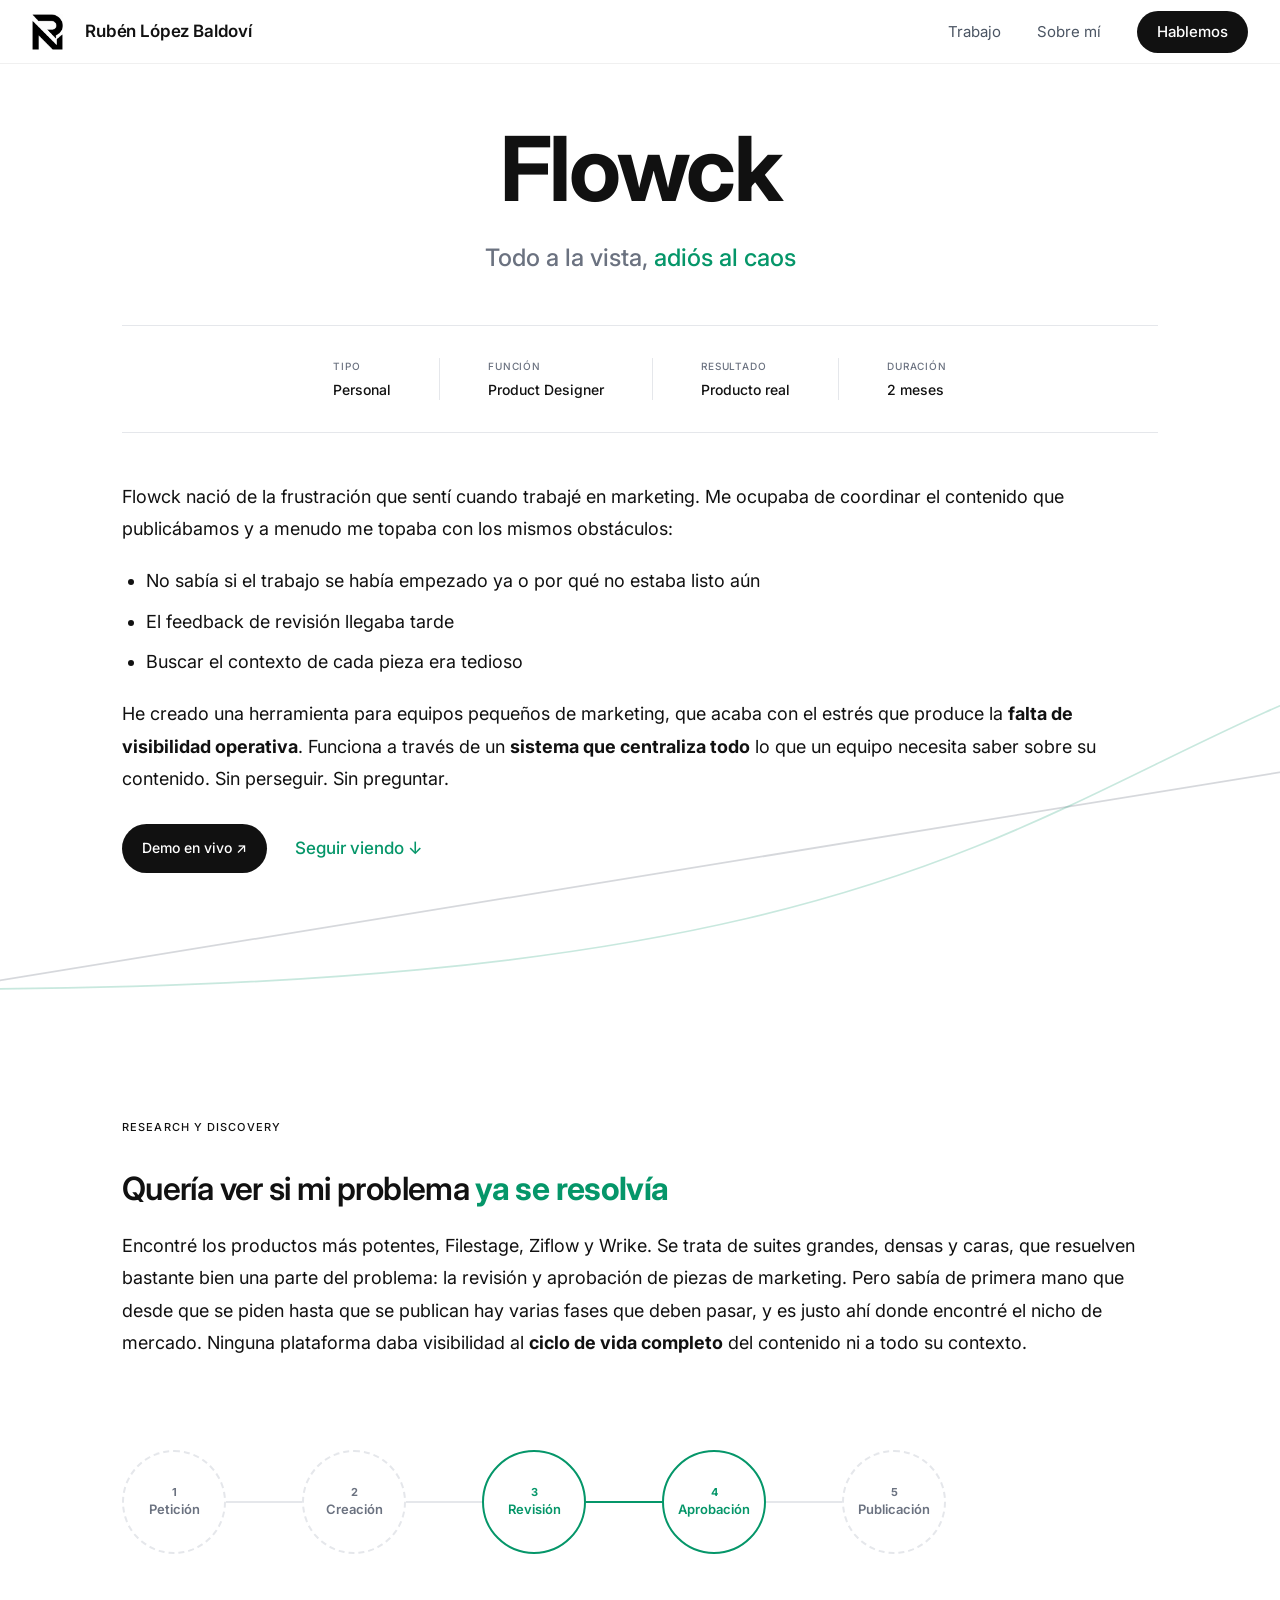
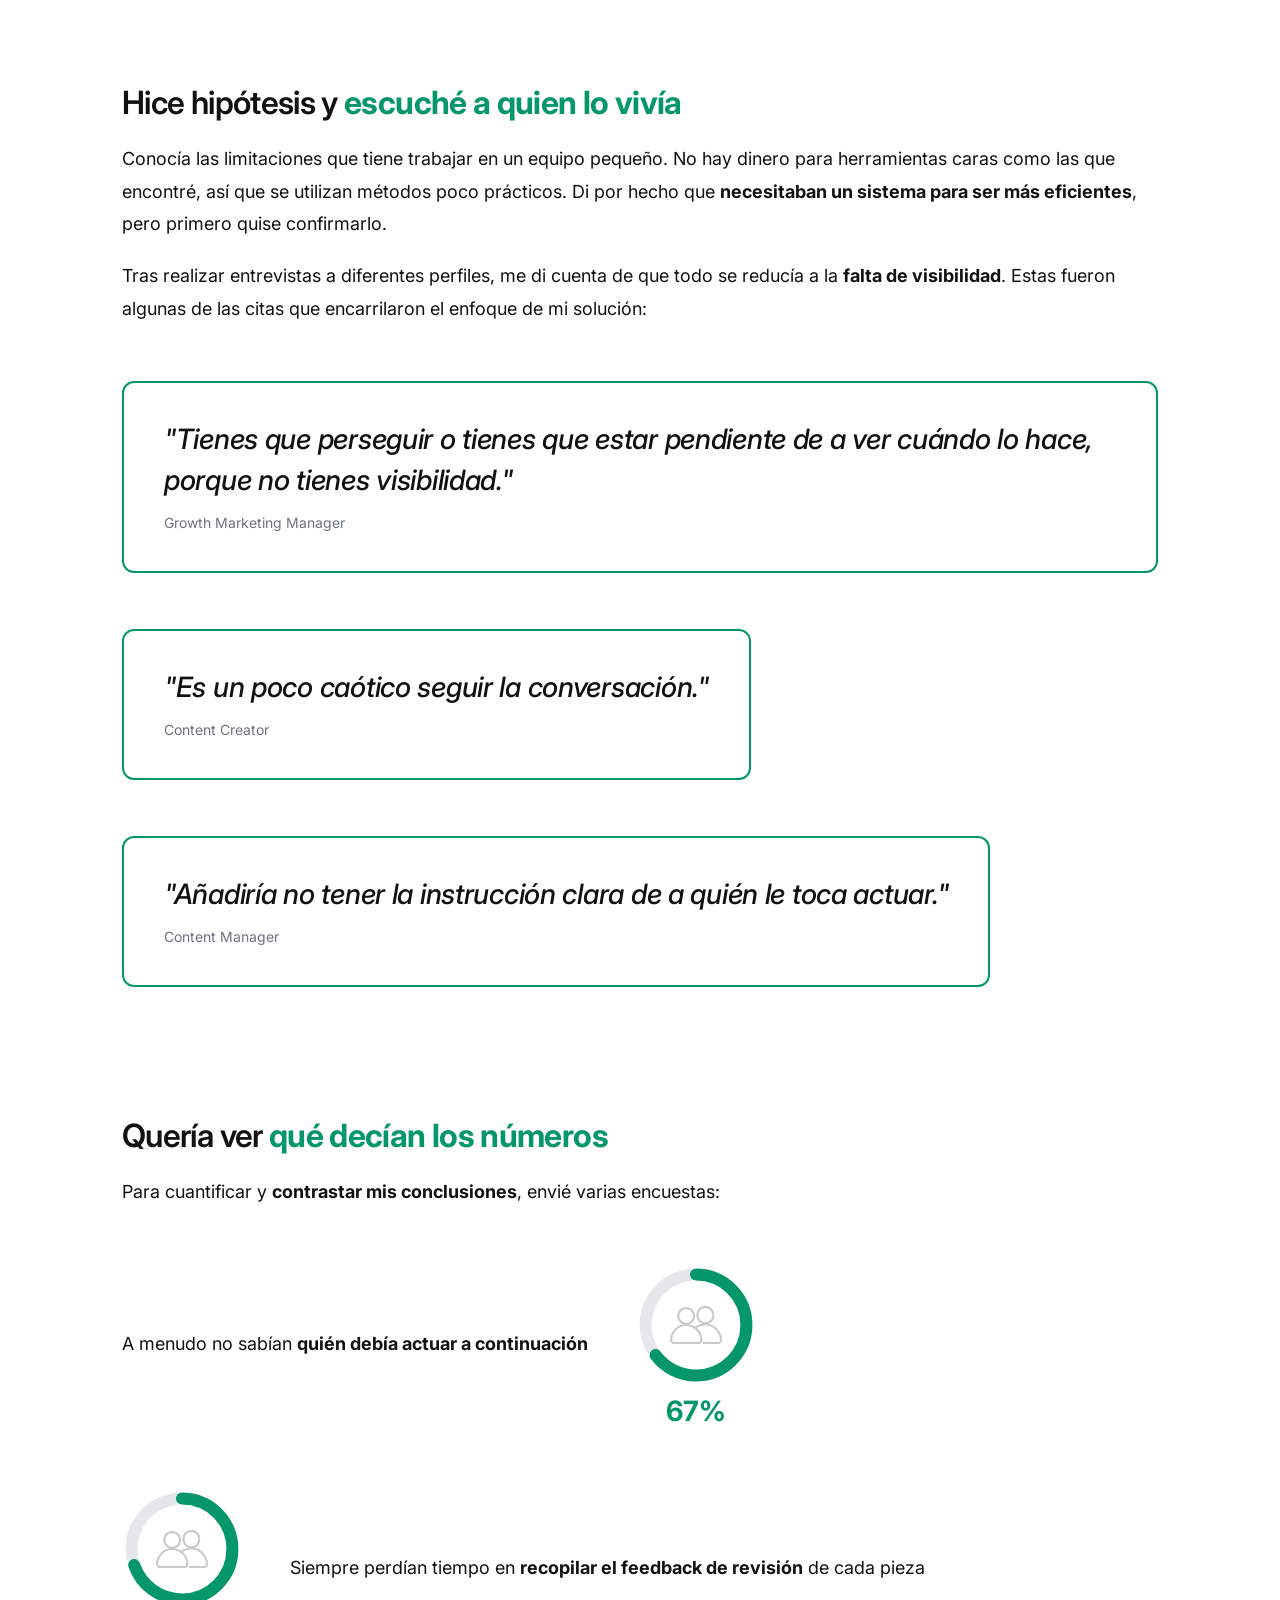
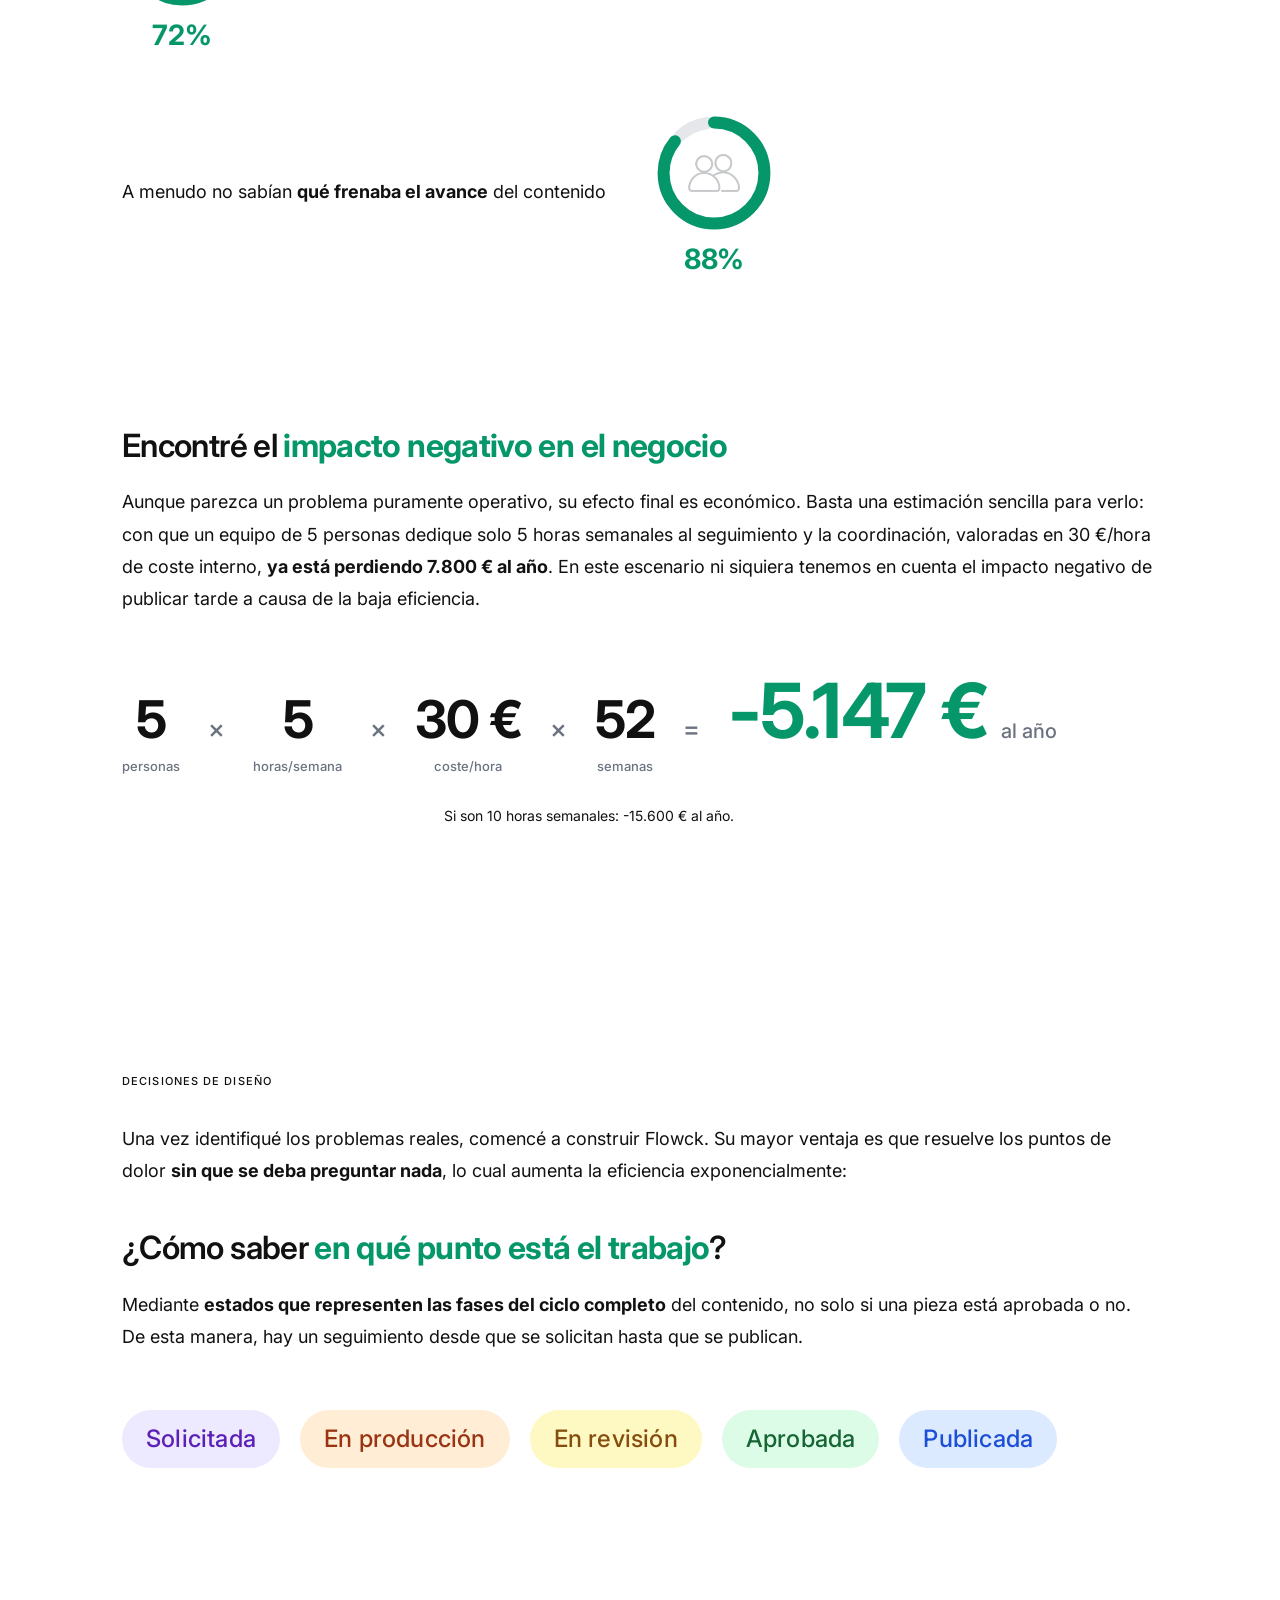
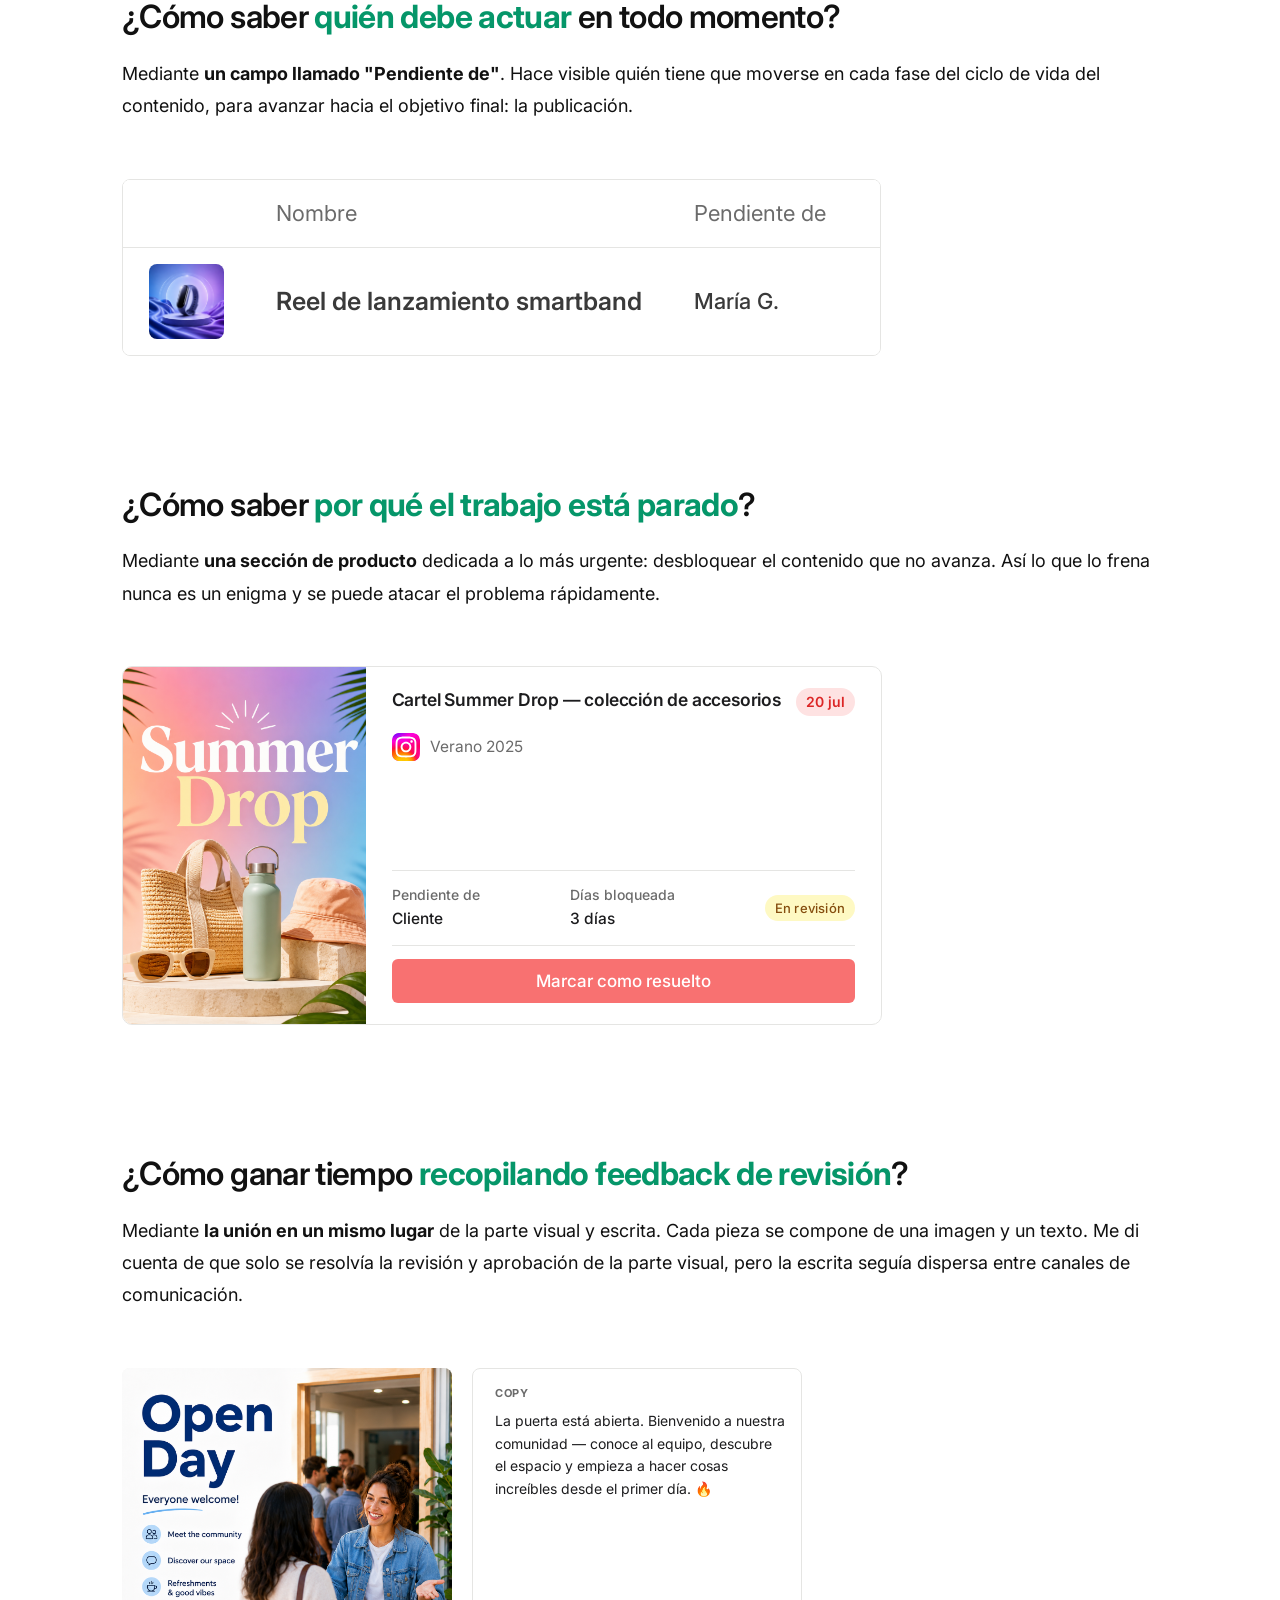
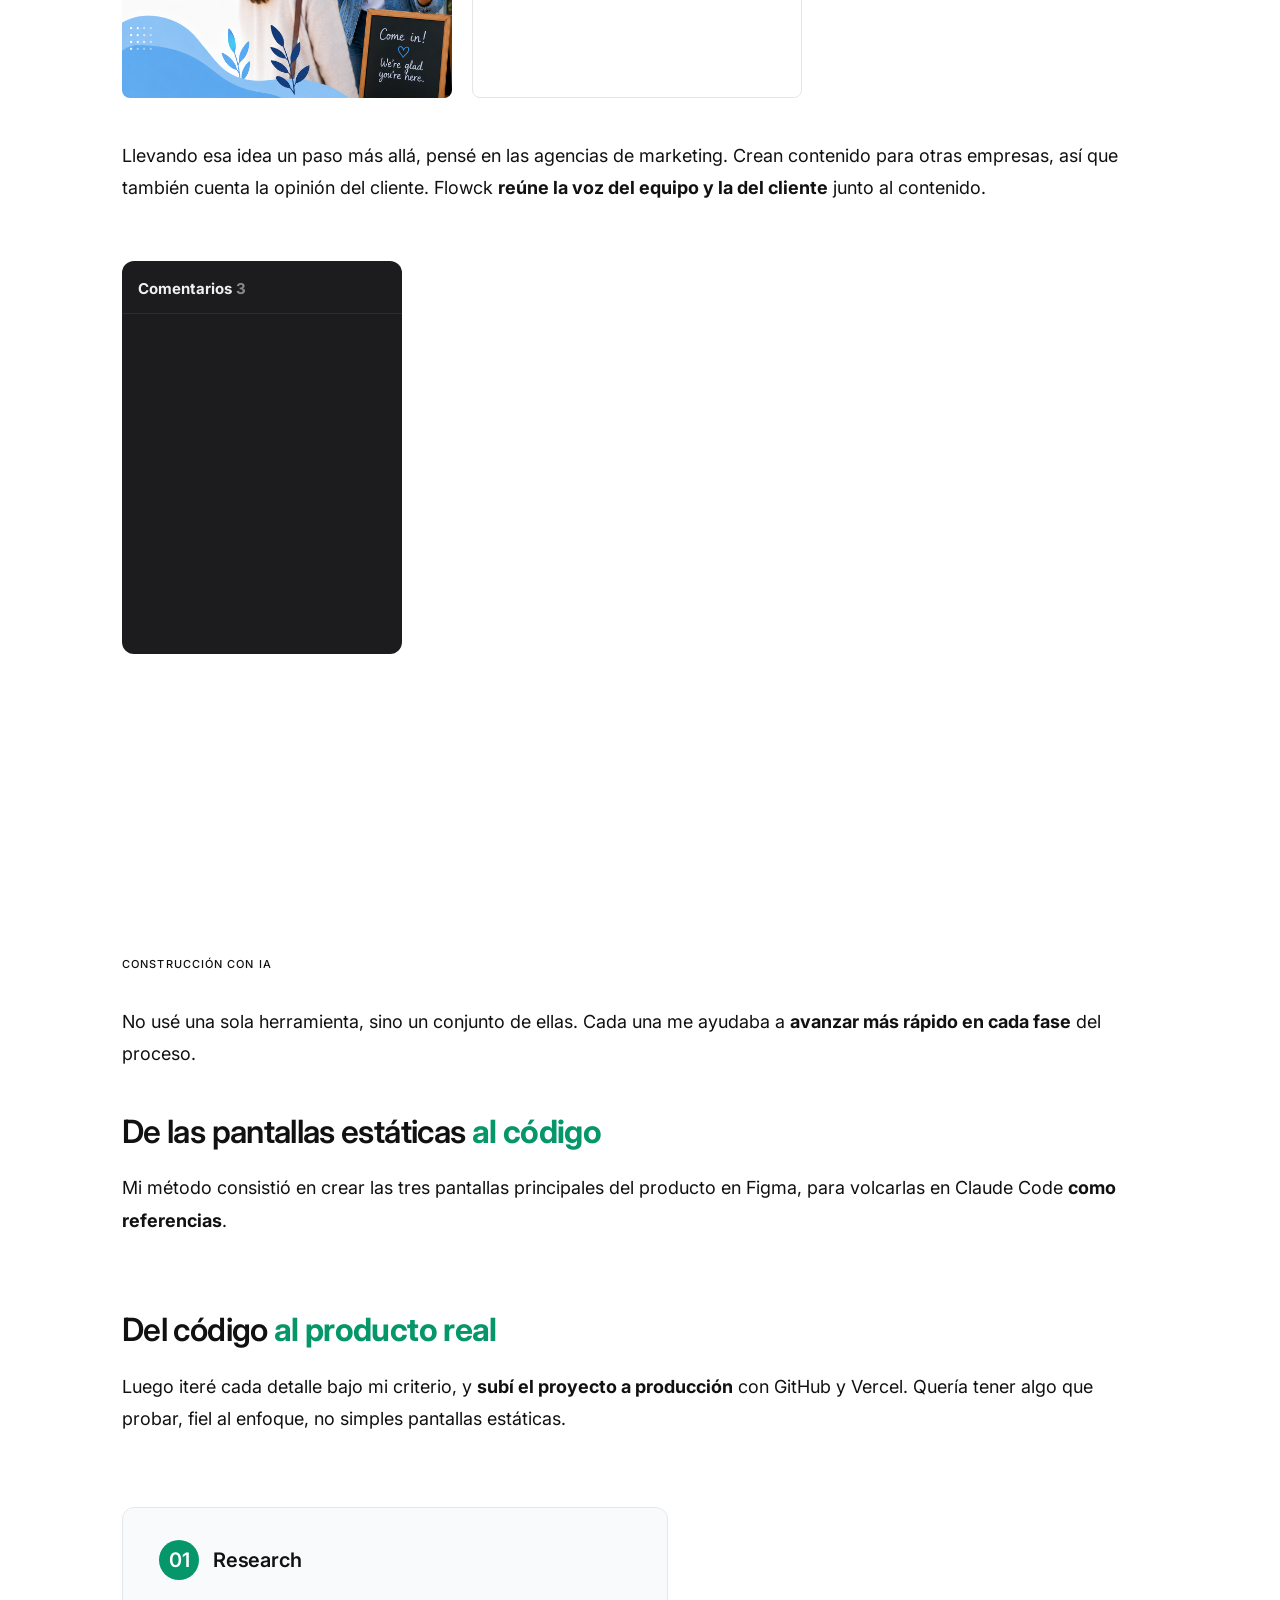
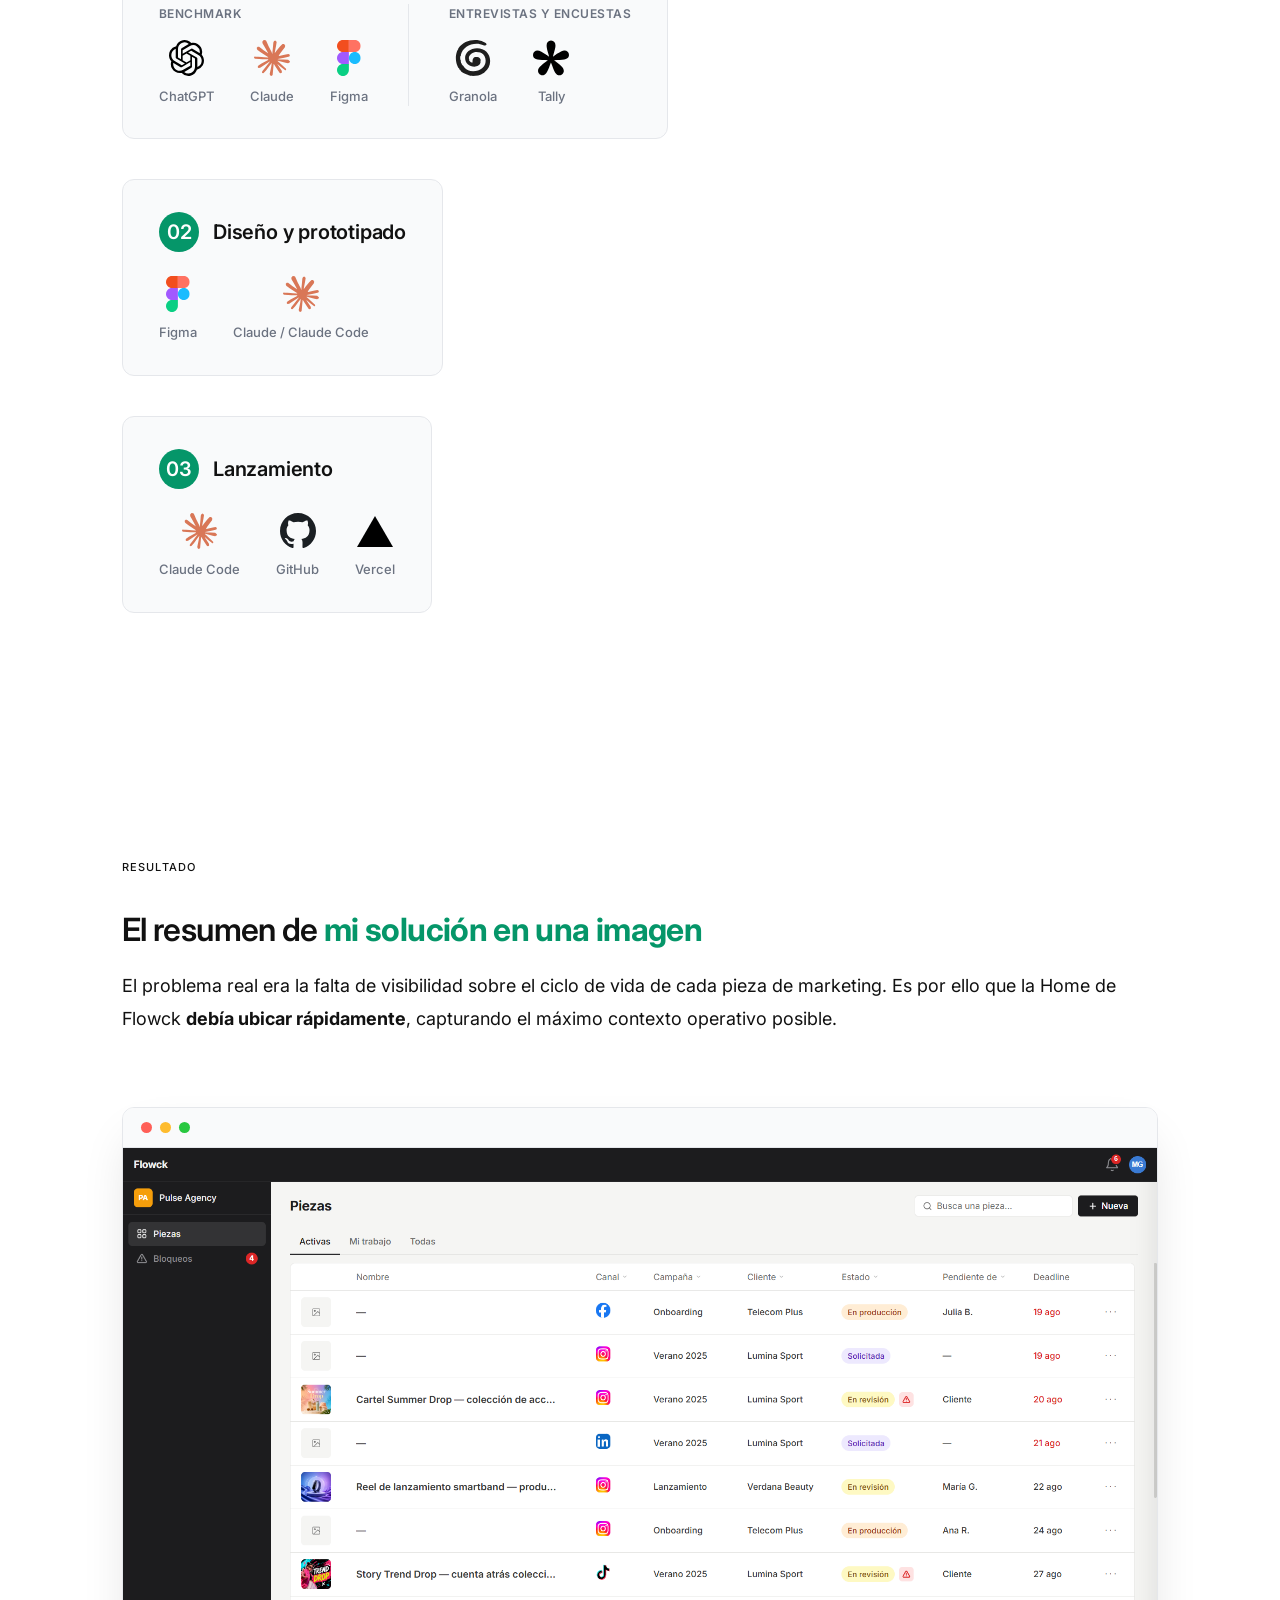
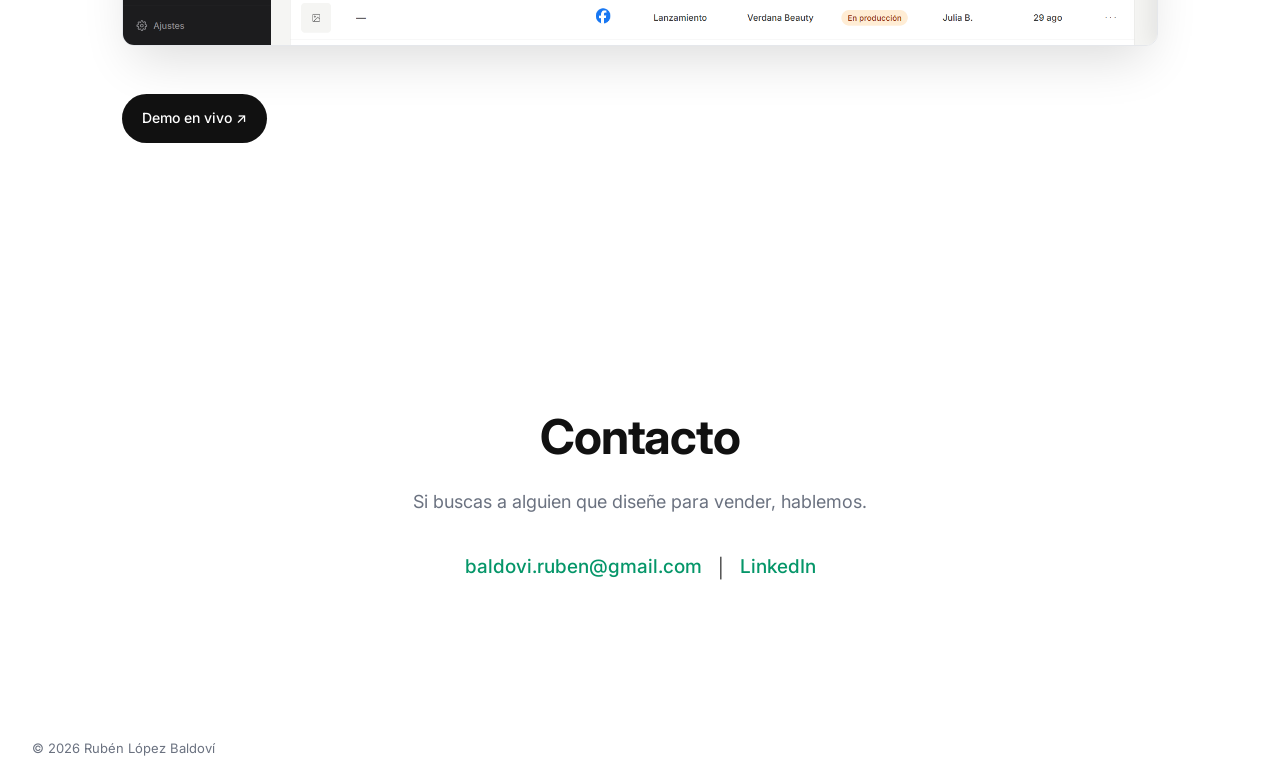
==== commit bcf8c82b: "fix: usa el icono real de Instagram del producto en la card de bloqueo Sustituye el glifo plano de f" ====
--- a/flowck.html
+++ b/flowck.html
@@ -281,7 +281,7 @@
                 </div>
                 <div class="cs-blockcard__meta">
                   <span class="cs-ch-icon" title="Instagram">
-                    <svg viewBox="0 0 24 24" xmlns="http://www.w3.org/2000/svg"><path d="M7.0301.084c-1.2768.0602-2.1487.264-2.911.5634-.7888.3075-1.4575.72-2.1228 1.3877-.6652.6677-1.075 1.3368-1.3802 2.127-.2954.7638-.4956 1.6365-.552 2.914-.0564 1.2775-.0689 1.6882-.0626 4.947.0062 3.2586.0206 3.6671.0825 4.9473.061 1.2765.264 2.1482.5635 2.9107.308.7889.72 1.4573 1.388 2.1228.6679.6655 1.3365 1.0743 2.1285 1.38.7632.295 1.6361.4961 2.9134.552 1.2773.056 1.6884.069 4.9462.0627 3.2578-.0062 3.668-.0207 4.9478-.0814 1.28-.0607 2.147-.2652 2.9098-.5633.7889-.3086 1.4578-.72 2.1228-1.3881.665-.6682 1.0745-1.3378 1.3795-2.1284.2957-.7632.4966-1.636.552-2.9124.056-1.2809.0692-1.6898.063-4.948-.0063-3.2583-.021-3.6668-.0817-4.9465-.0607-1.2797-.264-2.1487-.5633-2.9117-.3084-.7889-.72-1.4568-1.3876-2.1228C21.2982 1.33 20.628.9208 19.8378.6165 19.074.321 18.2017.1197 16.9244.0645 15.6471.0093 15.236-.005 11.977.0014 8.718.0076 8.31.0215 7.0301.0839m.1402 21.6932c-1.17-.0509-1.8053-.2453-2.2287-.408-.5606-.216-.96-.4771-1.3819-.895-.422-.4178-.6811-.8186-.9-1.378-.1644-.4234-.3624-1.058-.4171-2.228-.0595-1.2645-.072-1.6442-.079-4.848-.007-3.2037.0053-3.583.0607-4.848.05-1.169.2456-1.805.408-2.2282.216-.5613.4762-.96.895-1.3816.4188-.4217.8184-.6814 1.3783-.9003.423-.1651 1.0575-.3614 2.227-.4171 1.2655-.06 1.6447-.072 4.848-.079 3.2033-.007 3.5835.005 4.8495.0608 1.169.0508 1.8053.2445 2.228.408.5608.216.96.4754 1.3816.895.4217.4194.6816.8176.9005 1.3787.1653.4217.3617 1.056.4169 2.2263.0602 1.2655.0739 1.645.0796 4.848.0058 3.203-.0055 3.5834-.061 4.848-.051 1.17-.245 1.8055-.408 2.2294-.216.5604-.4763.96-.8954 1.3814-.419.4215-.8181.6811-1.3783.9-.4224.1649-1.0577.3617-2.2262.4174-1.2656.0595-1.6448.072-4.8493.079-3.2045.007-3.5825-.006-4.848-.0608M16.953 5.5864A1.44 1.44 0 1 0 18.39 4.144a1.44 1.44 0 0 0-1.437 1.4424M5.8385 12.012c.0067 3.4032 2.7706 6.1557 6.173 6.1493 3.4026-.0065 6.157-2.7701 6.1506-6.1733-.0065-3.4032-2.771-6.1565-6.174-6.1498-3.403.0067-6.156 2.771-6.1496 6.1738M8 12.0077a4 4 0 1 1 4.008 3.9921A3.9996 3.9996 0 0 1 8 12.0077" fill="#FF0069"/></svg>
+                    <img src="assets/icons/instagram.svg" alt="Instagram">
                   </span>
                   <span class="cs-blockcard__campaign">Verano 2025</span>
                 </div>
@@ -291,7 +291,7 @@
                     <path d="M12 9v4"></path>
                     <path d="M12 17h.01"></path>
                   </svg>
-                  <span>Pendiente de aprobación del cliente para los copies finales antes de pasar a producción.</span>
+                  <span>Se necesita feedback del cliente para que la pieza avance.</span>
                 </div>
                 <div class="cs-blockcard__footer">
                   <hr class="cs-blockcard__divider">
--- a/css/styles.css
+++ b/css/styles.css
@@ -2692,7 +2692,8 @@
   flex-shrink: 0;
   overflow: hidden;
 }
-.cs-ch-icon svg {
+.cs-ch-icon svg,
+.cs-ch-icon img {
   display: block;
   width: 100%;
   height: 100%;
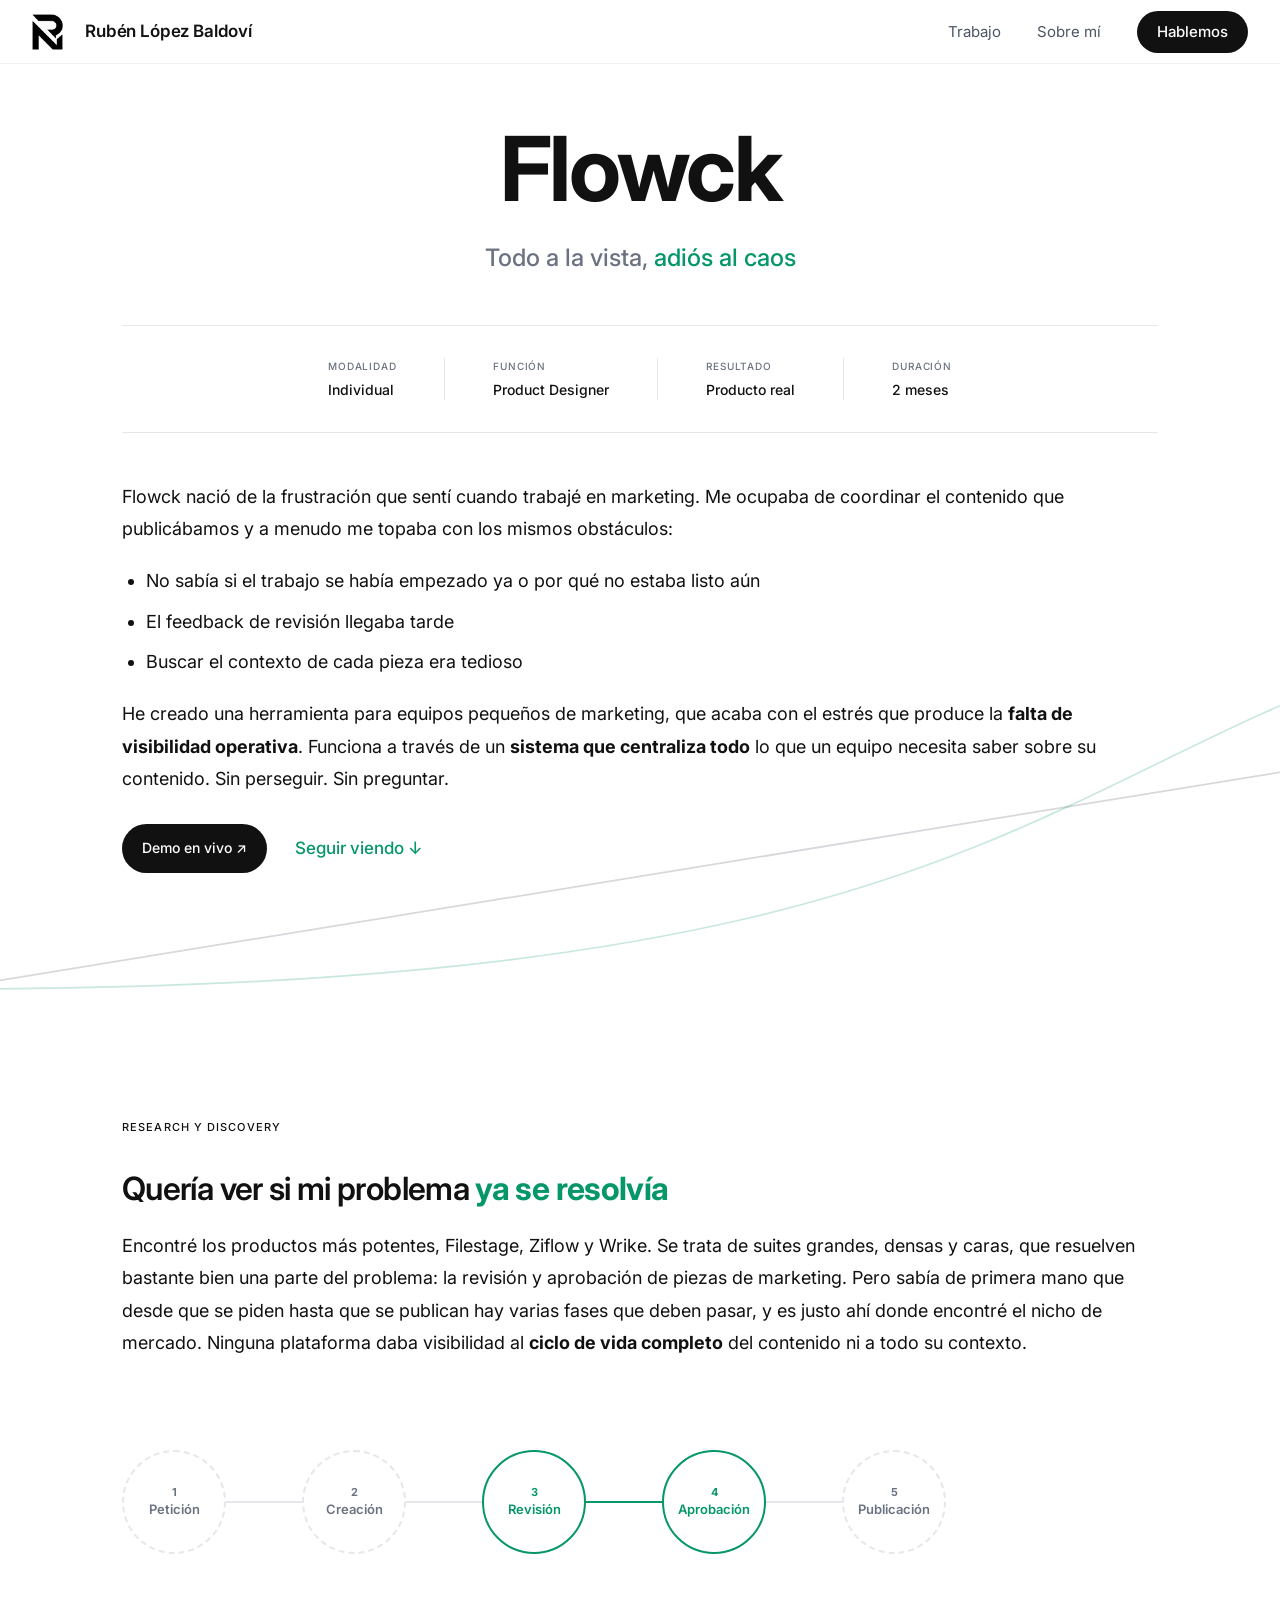
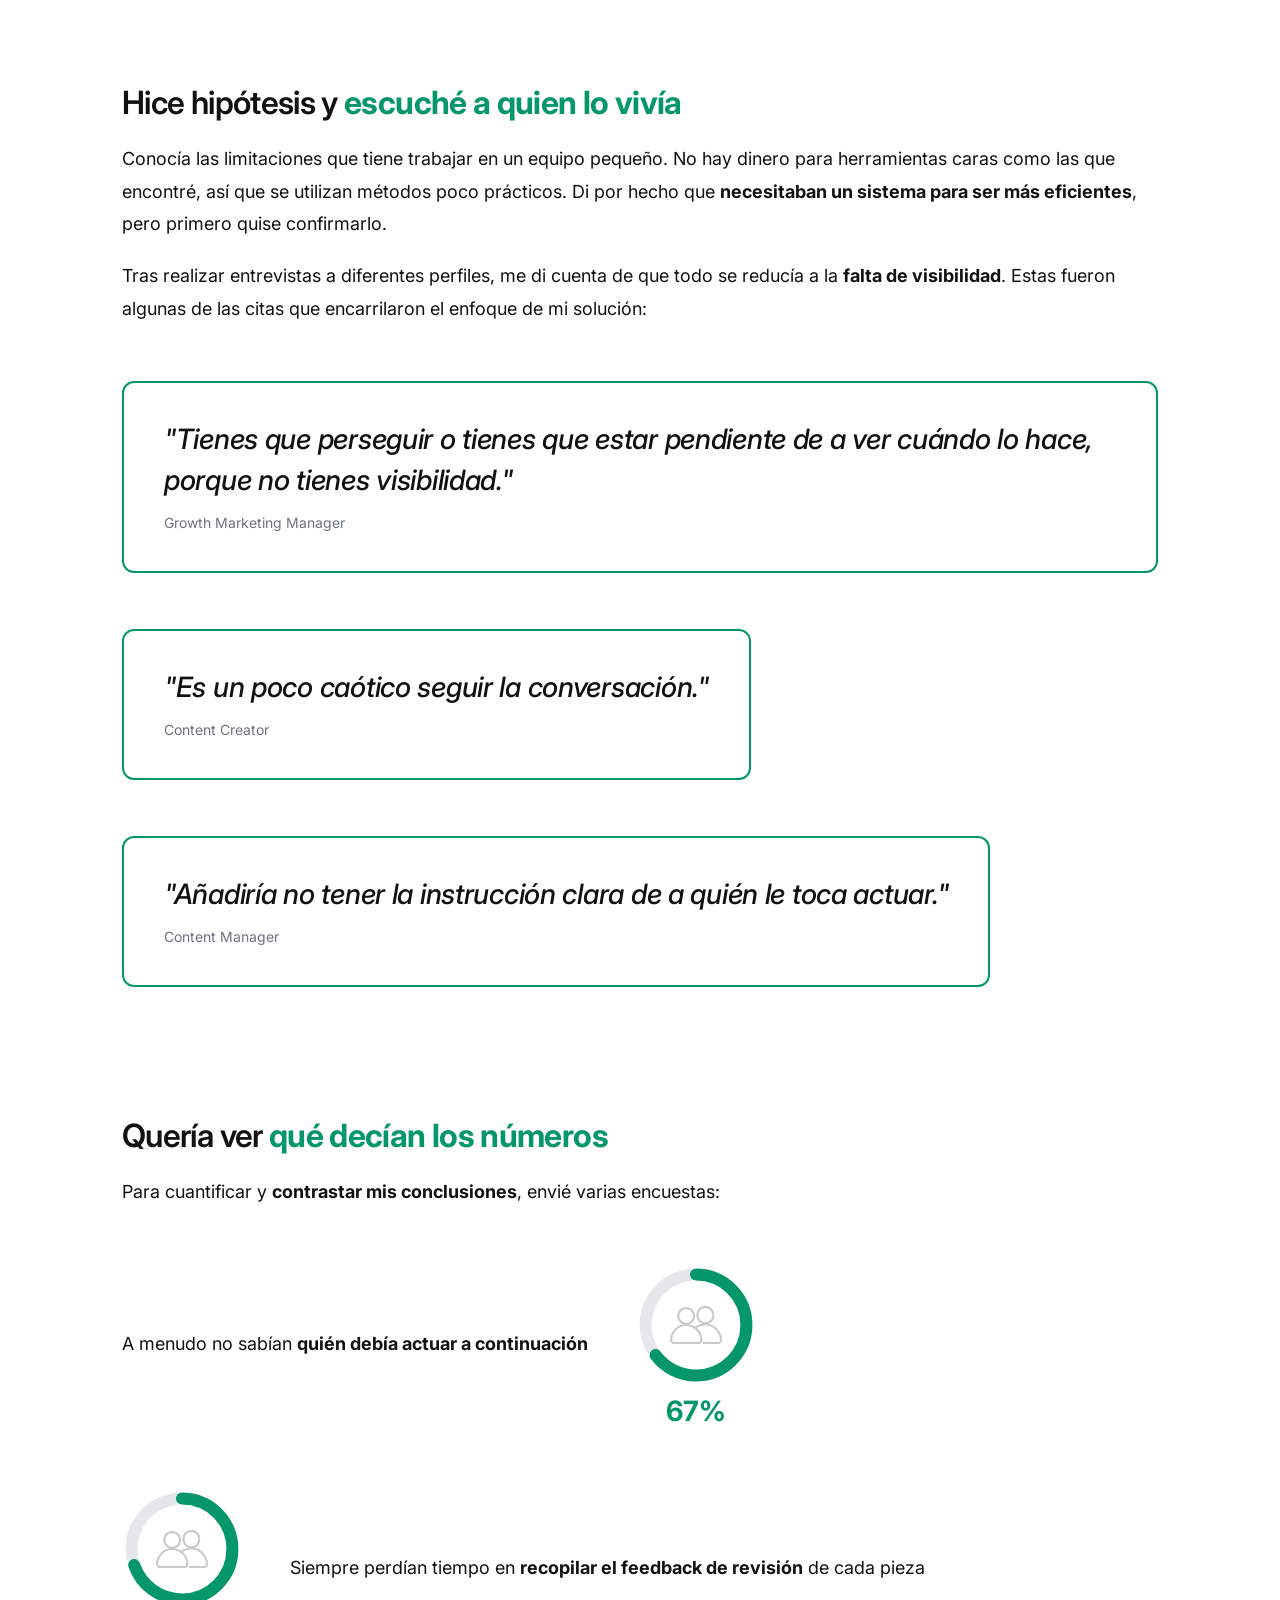
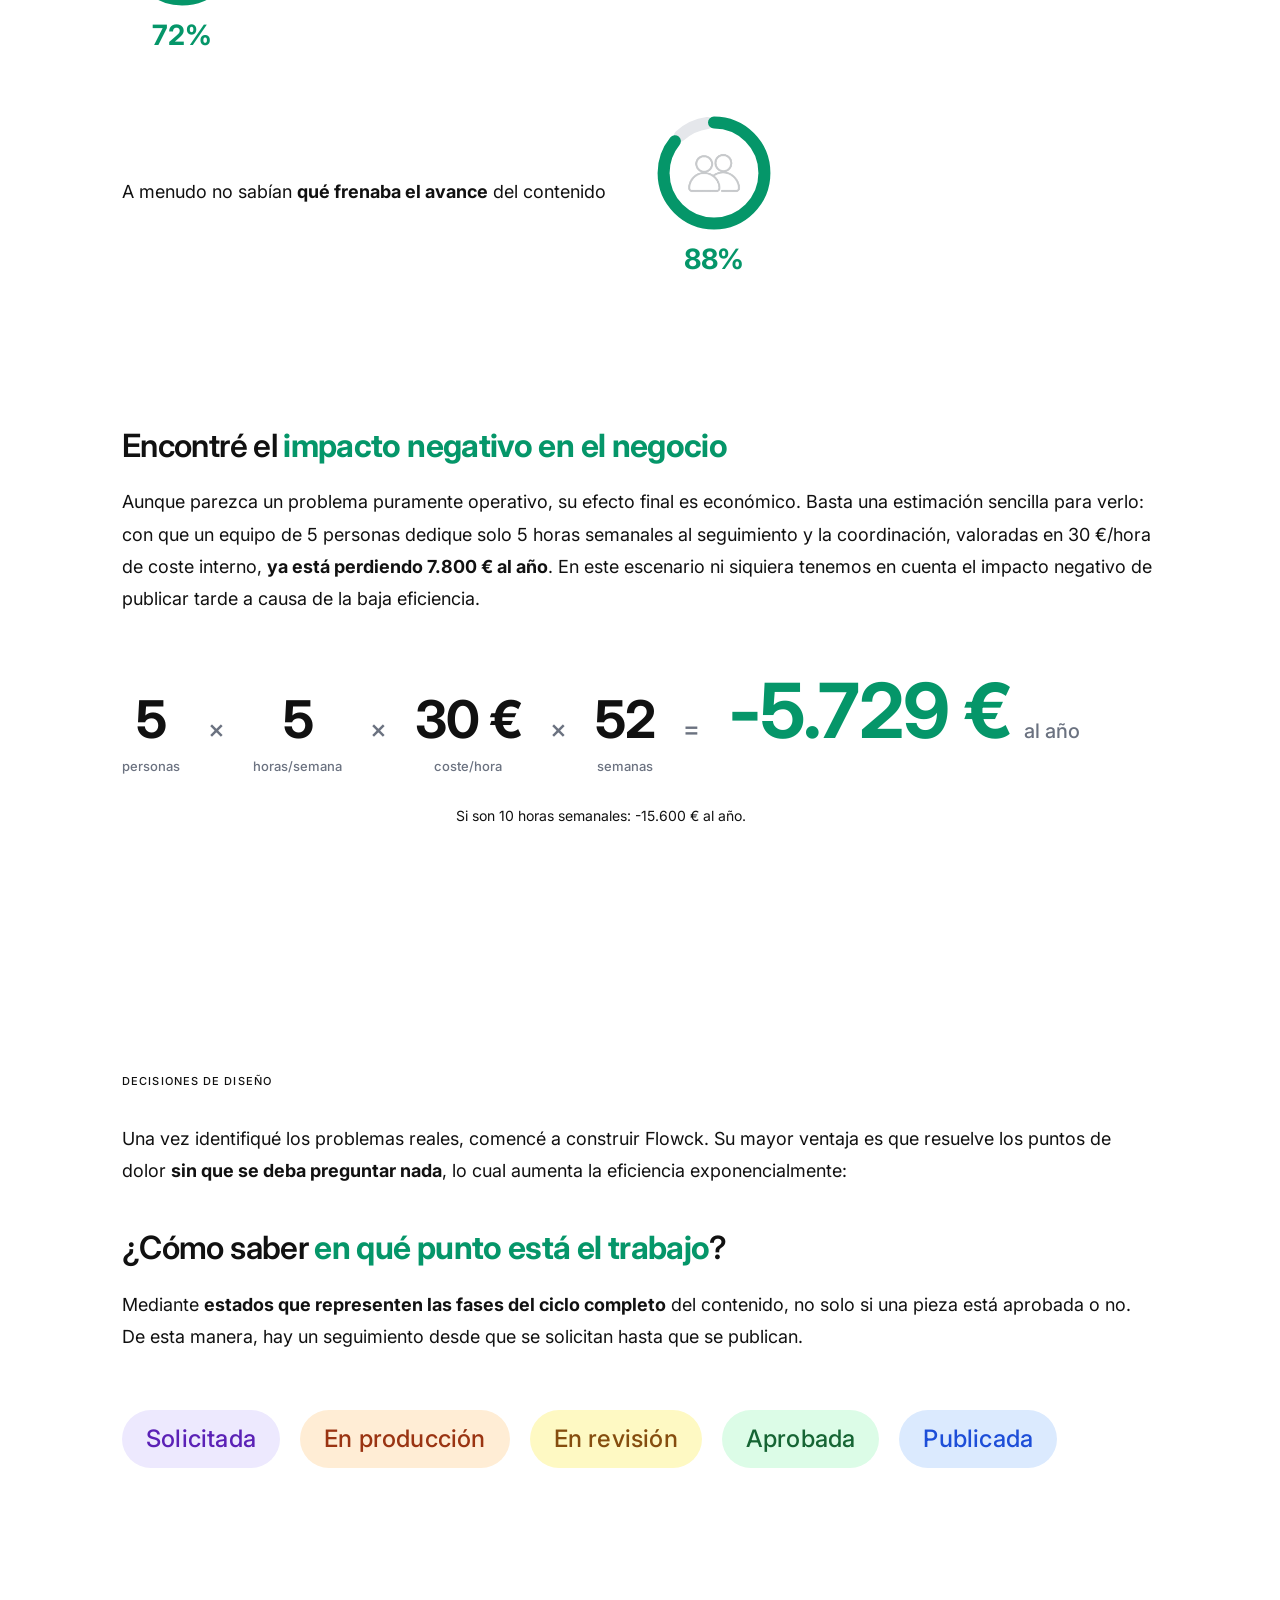
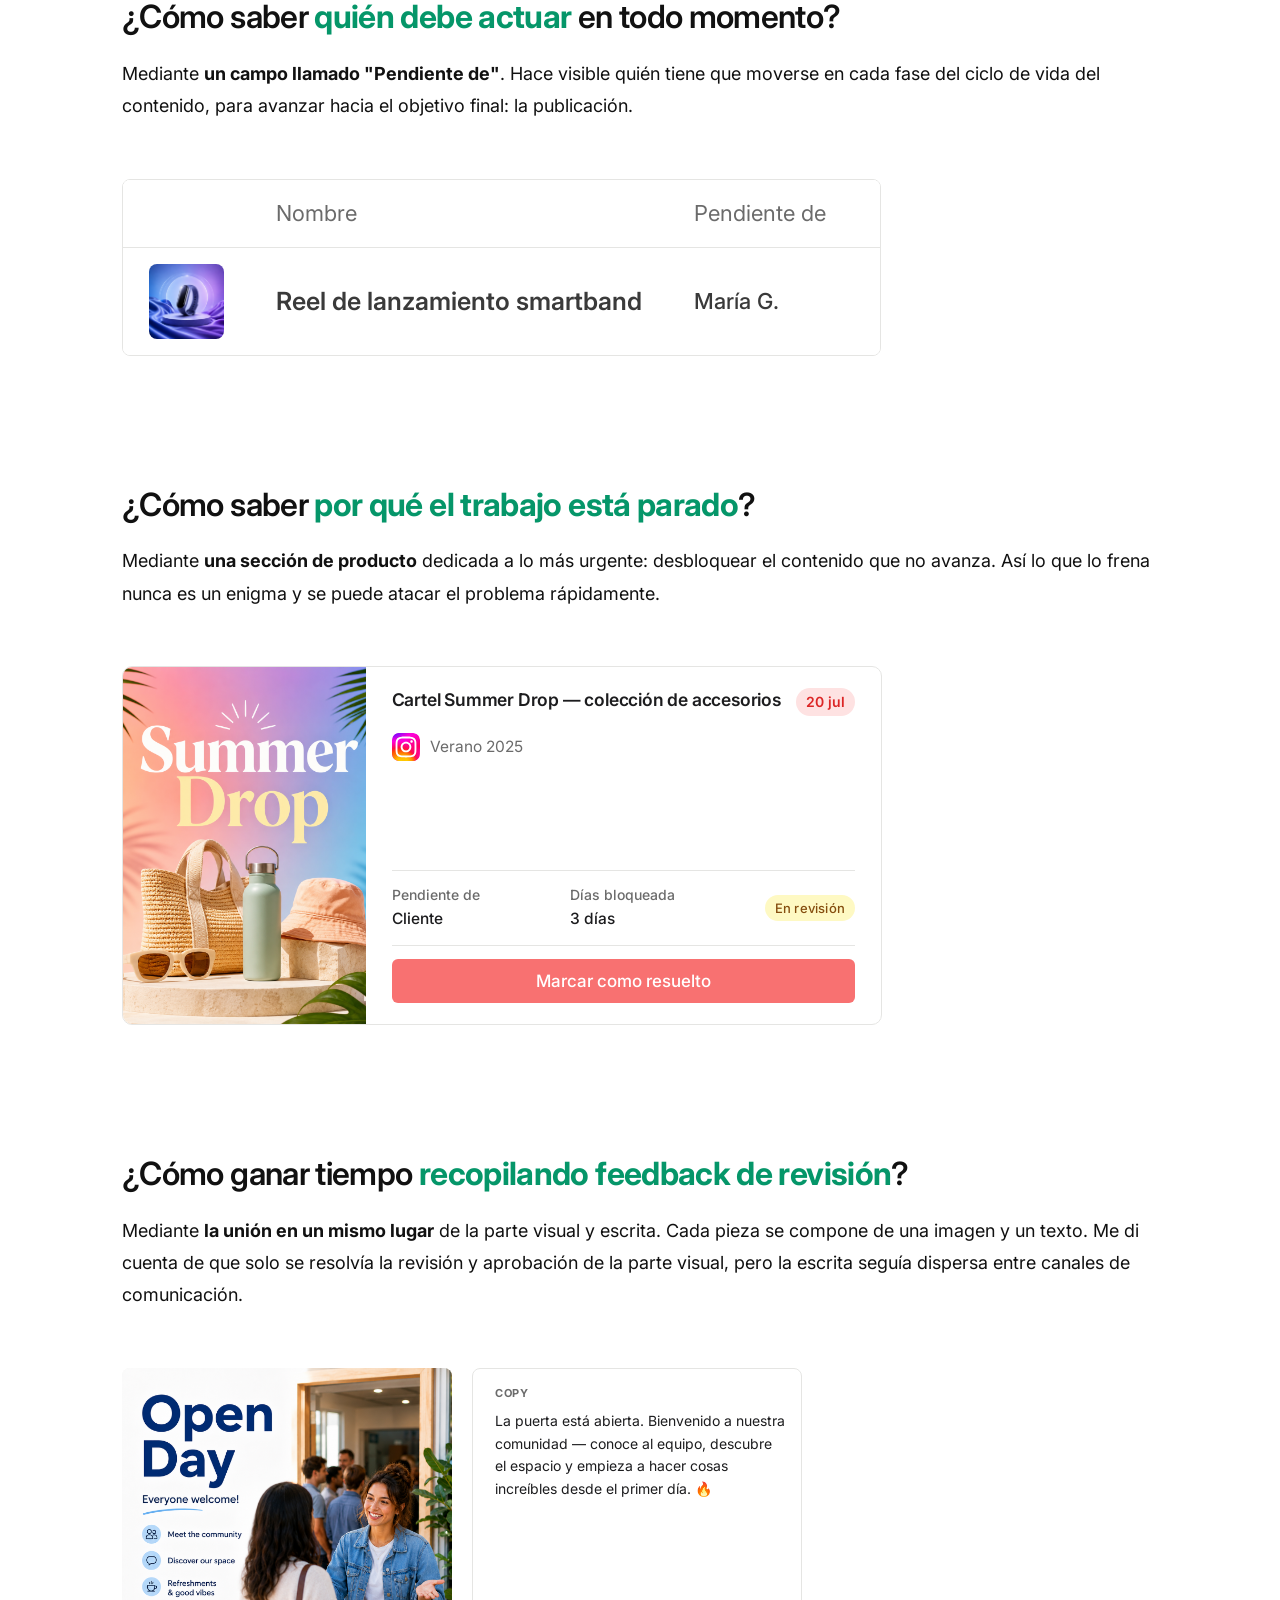
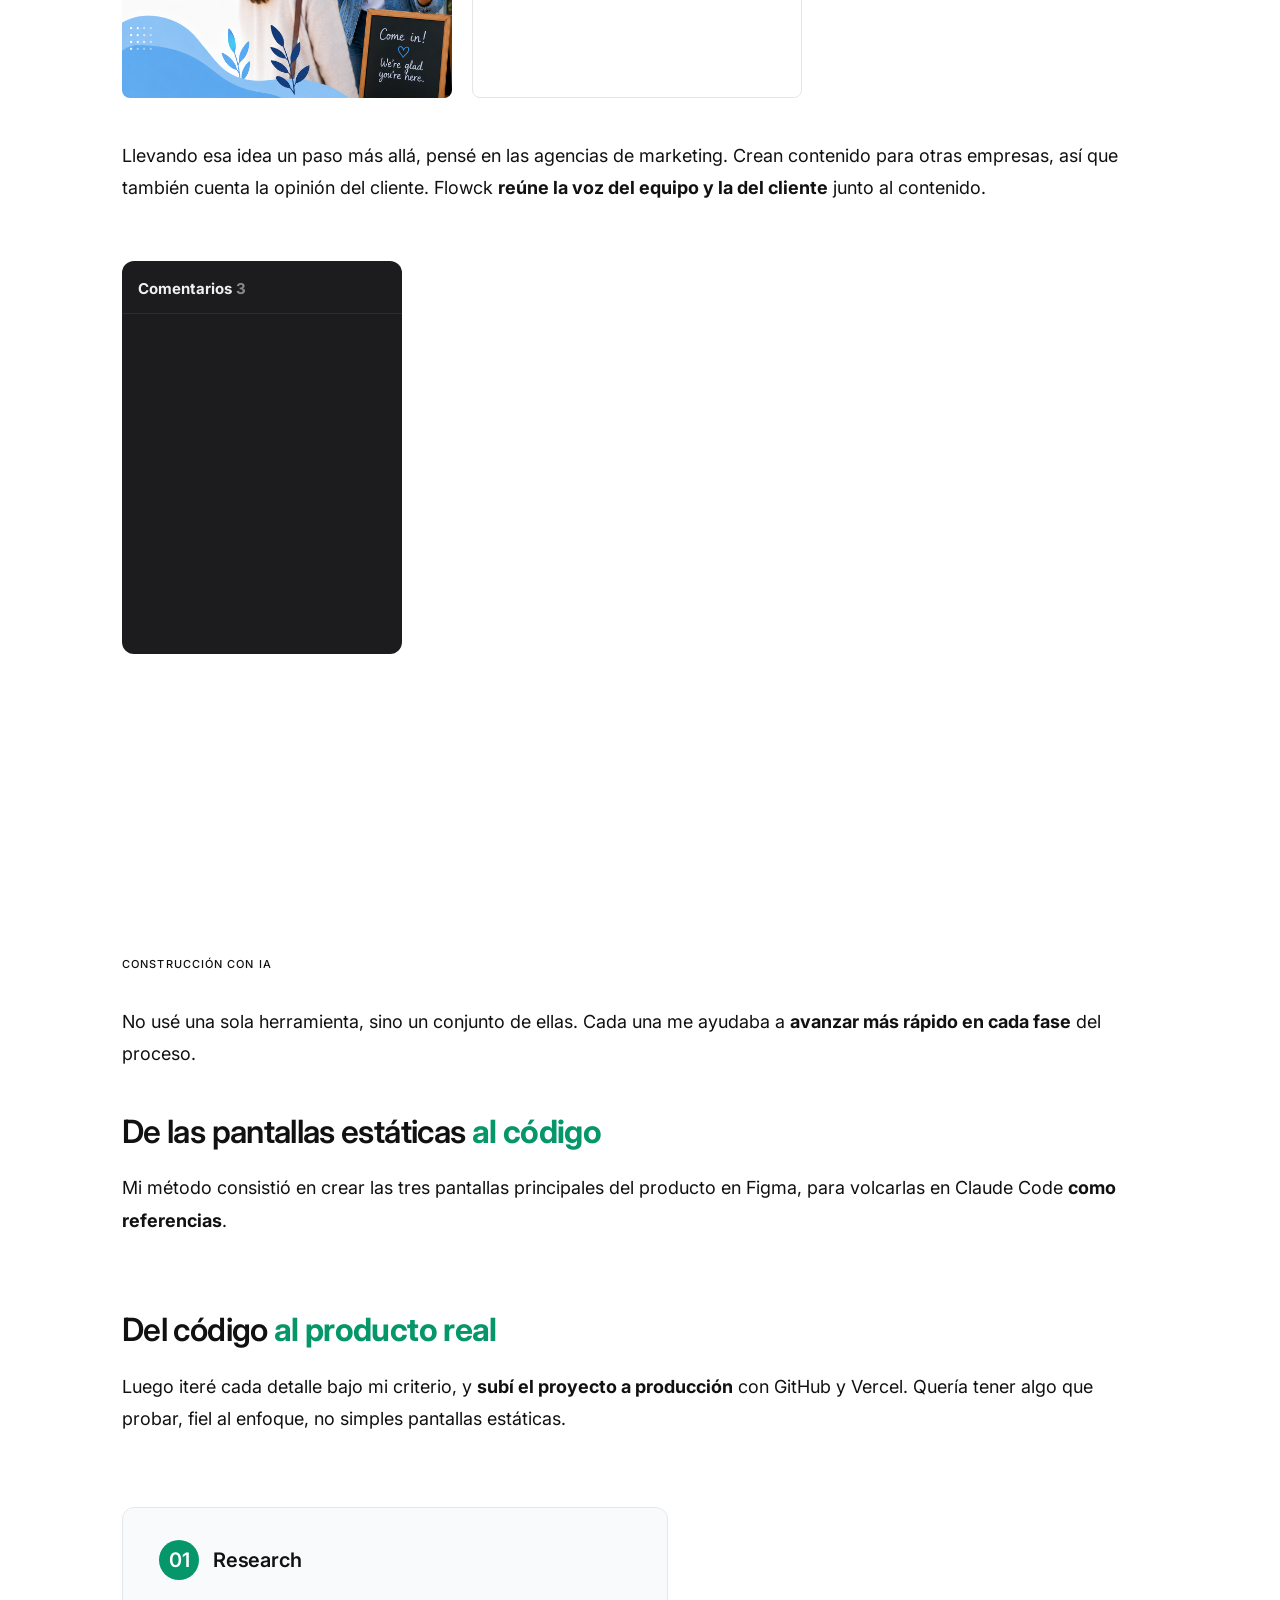
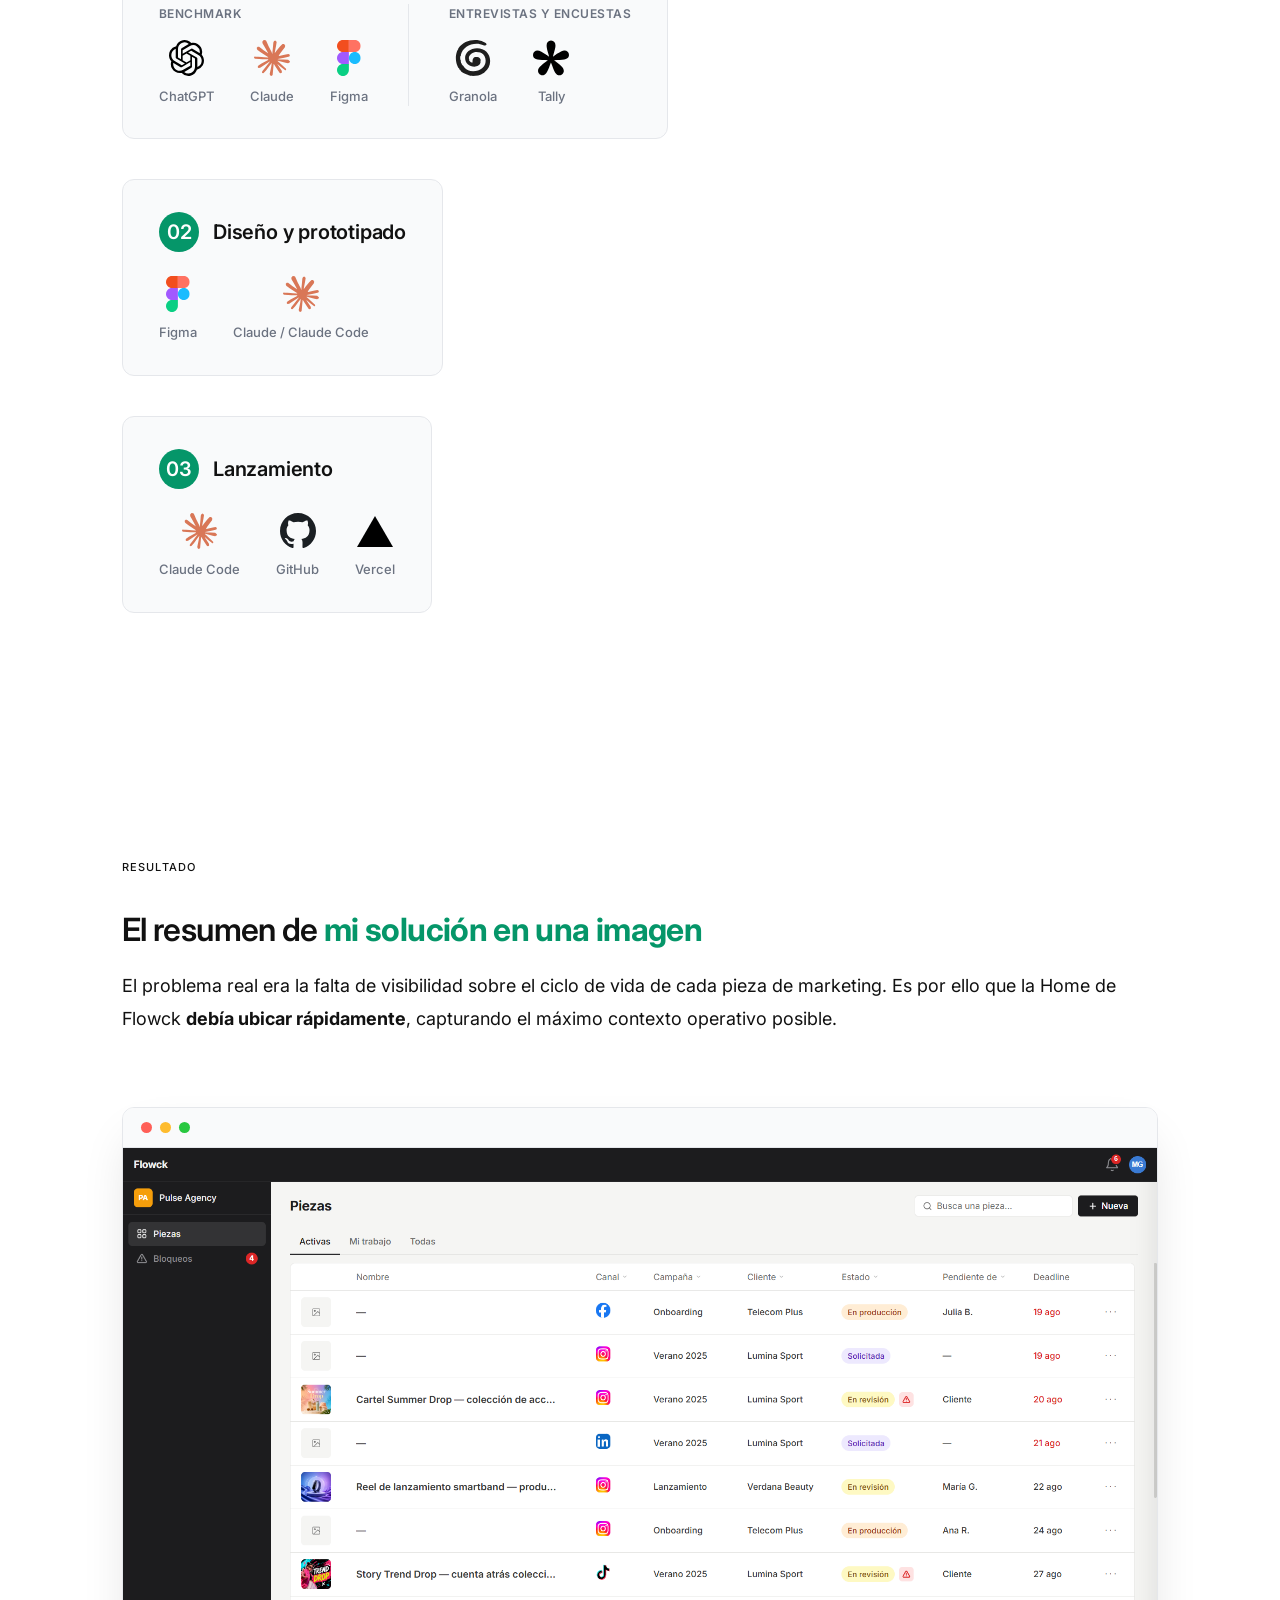
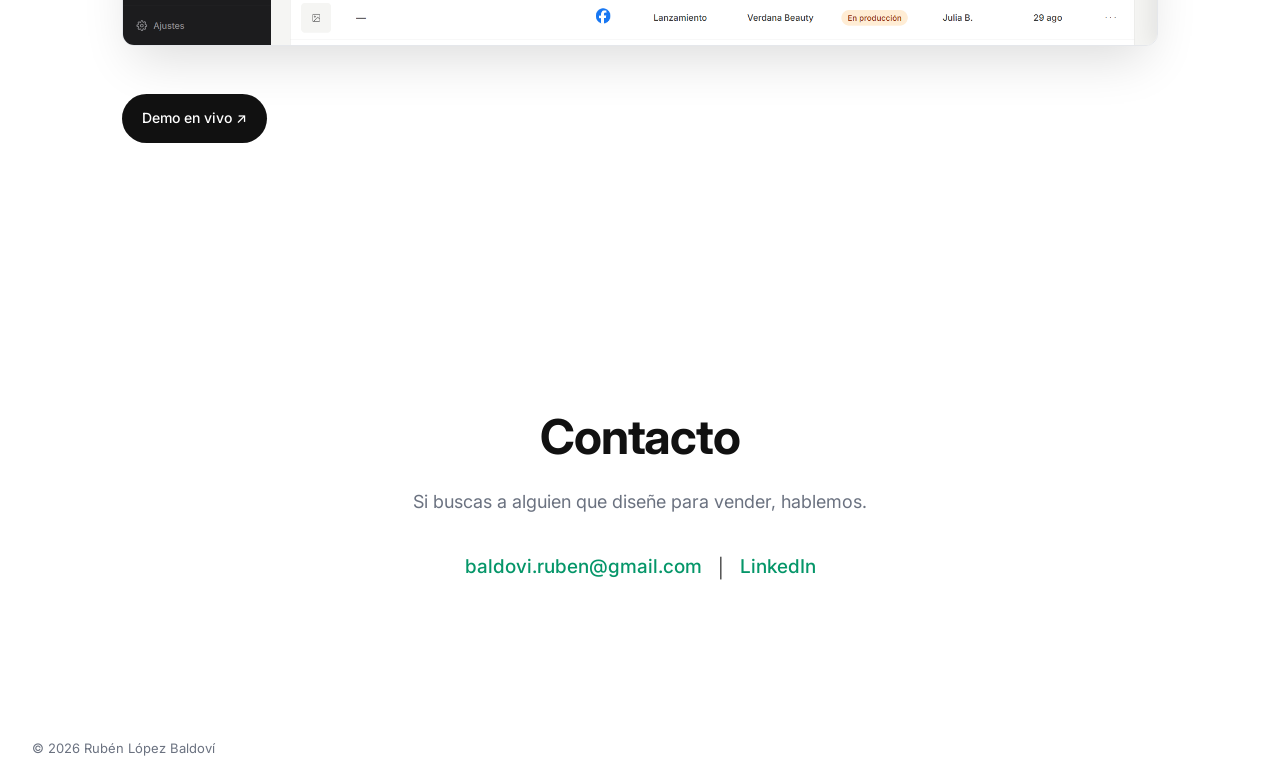
==== commit 94469458: "copy: renombra 'Tipo' a 'Modalidad' en meta de case studies; Individual / Grupal Co-Authored-By: Cla" ====
--- a/flowck.html
+++ b/flowck.html
@@ -42,8 +42,8 @@
 
           <div class="cs-meta reveal">
             <div class="cs-meta__item">
-              <span class="cs-meta__label">Tipo</span>
-              <span class="cs-meta__value">Personal</span>
+              <span class="cs-meta__label">Modalidad</span>
+              <span class="cs-meta__value">Individual</span>
             </div>
             <div class="cs-meta__item">
               <span class="cs-meta__label">Función</span>
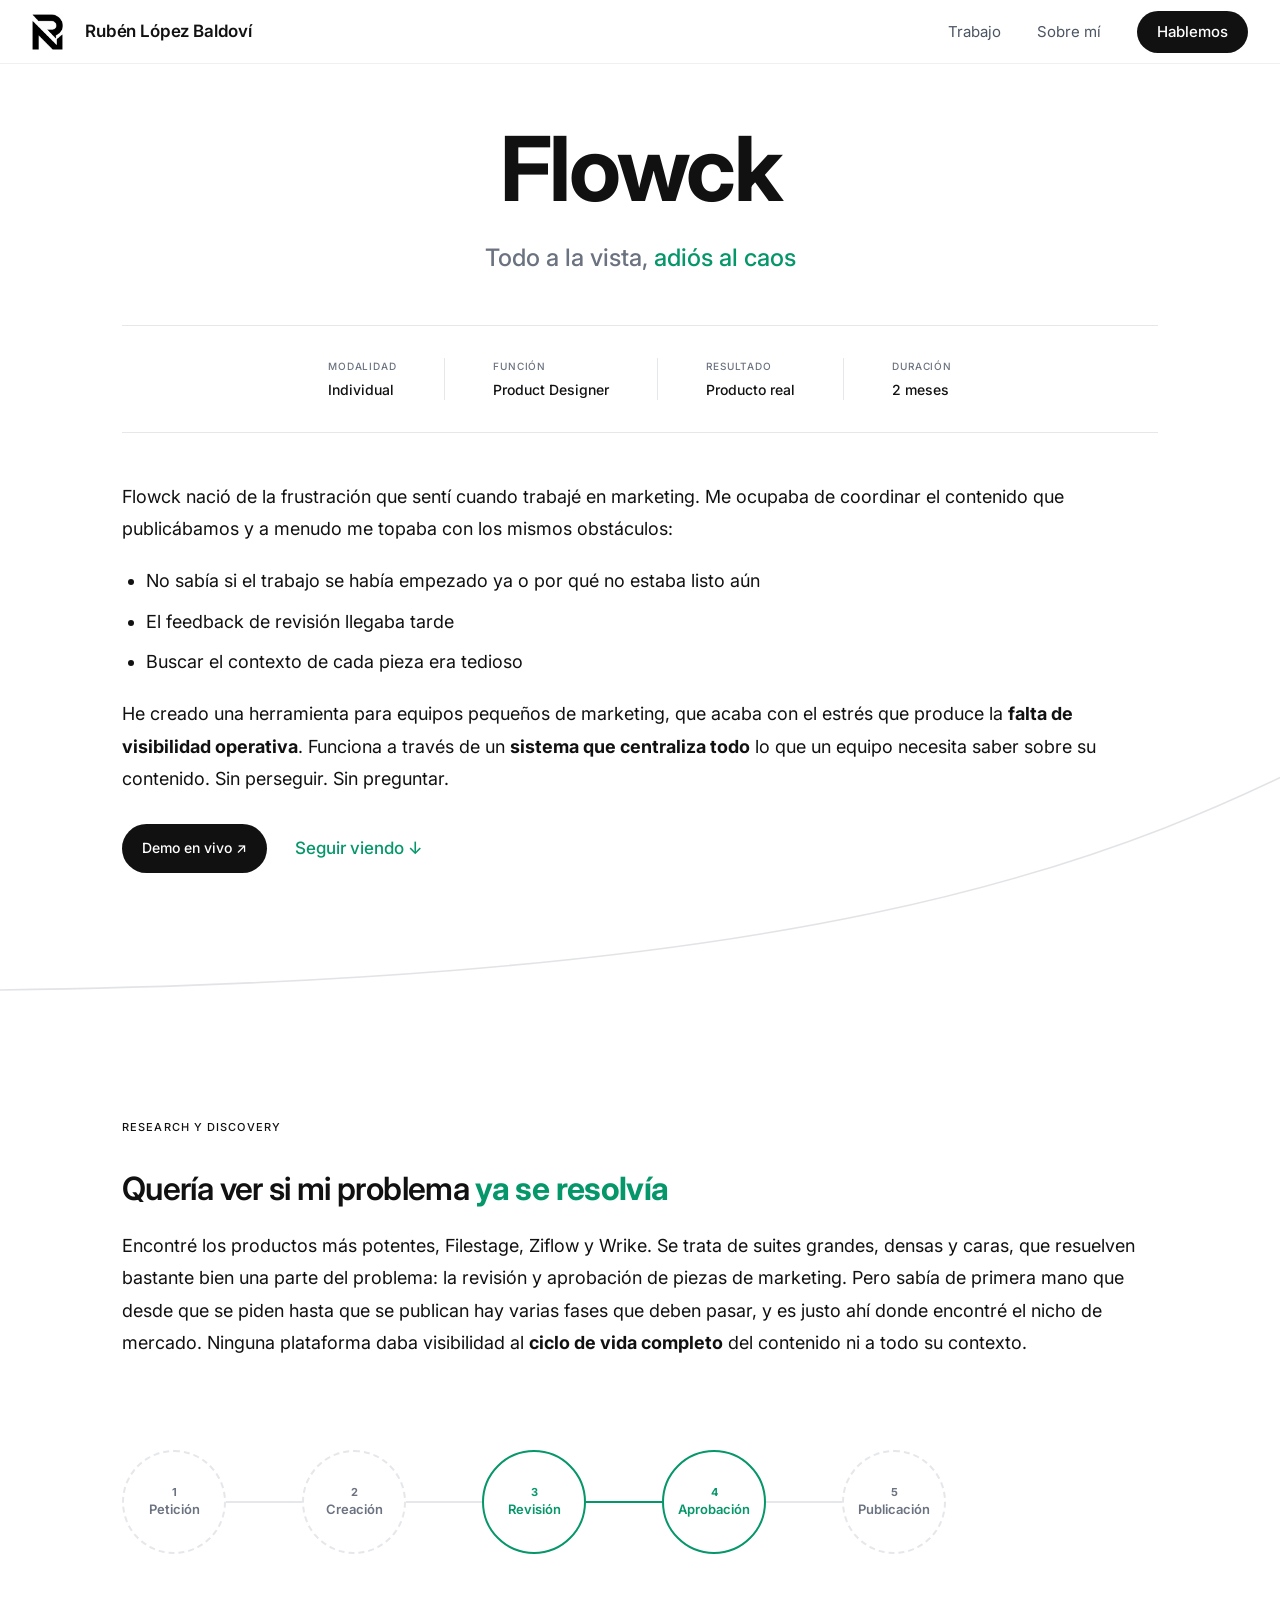
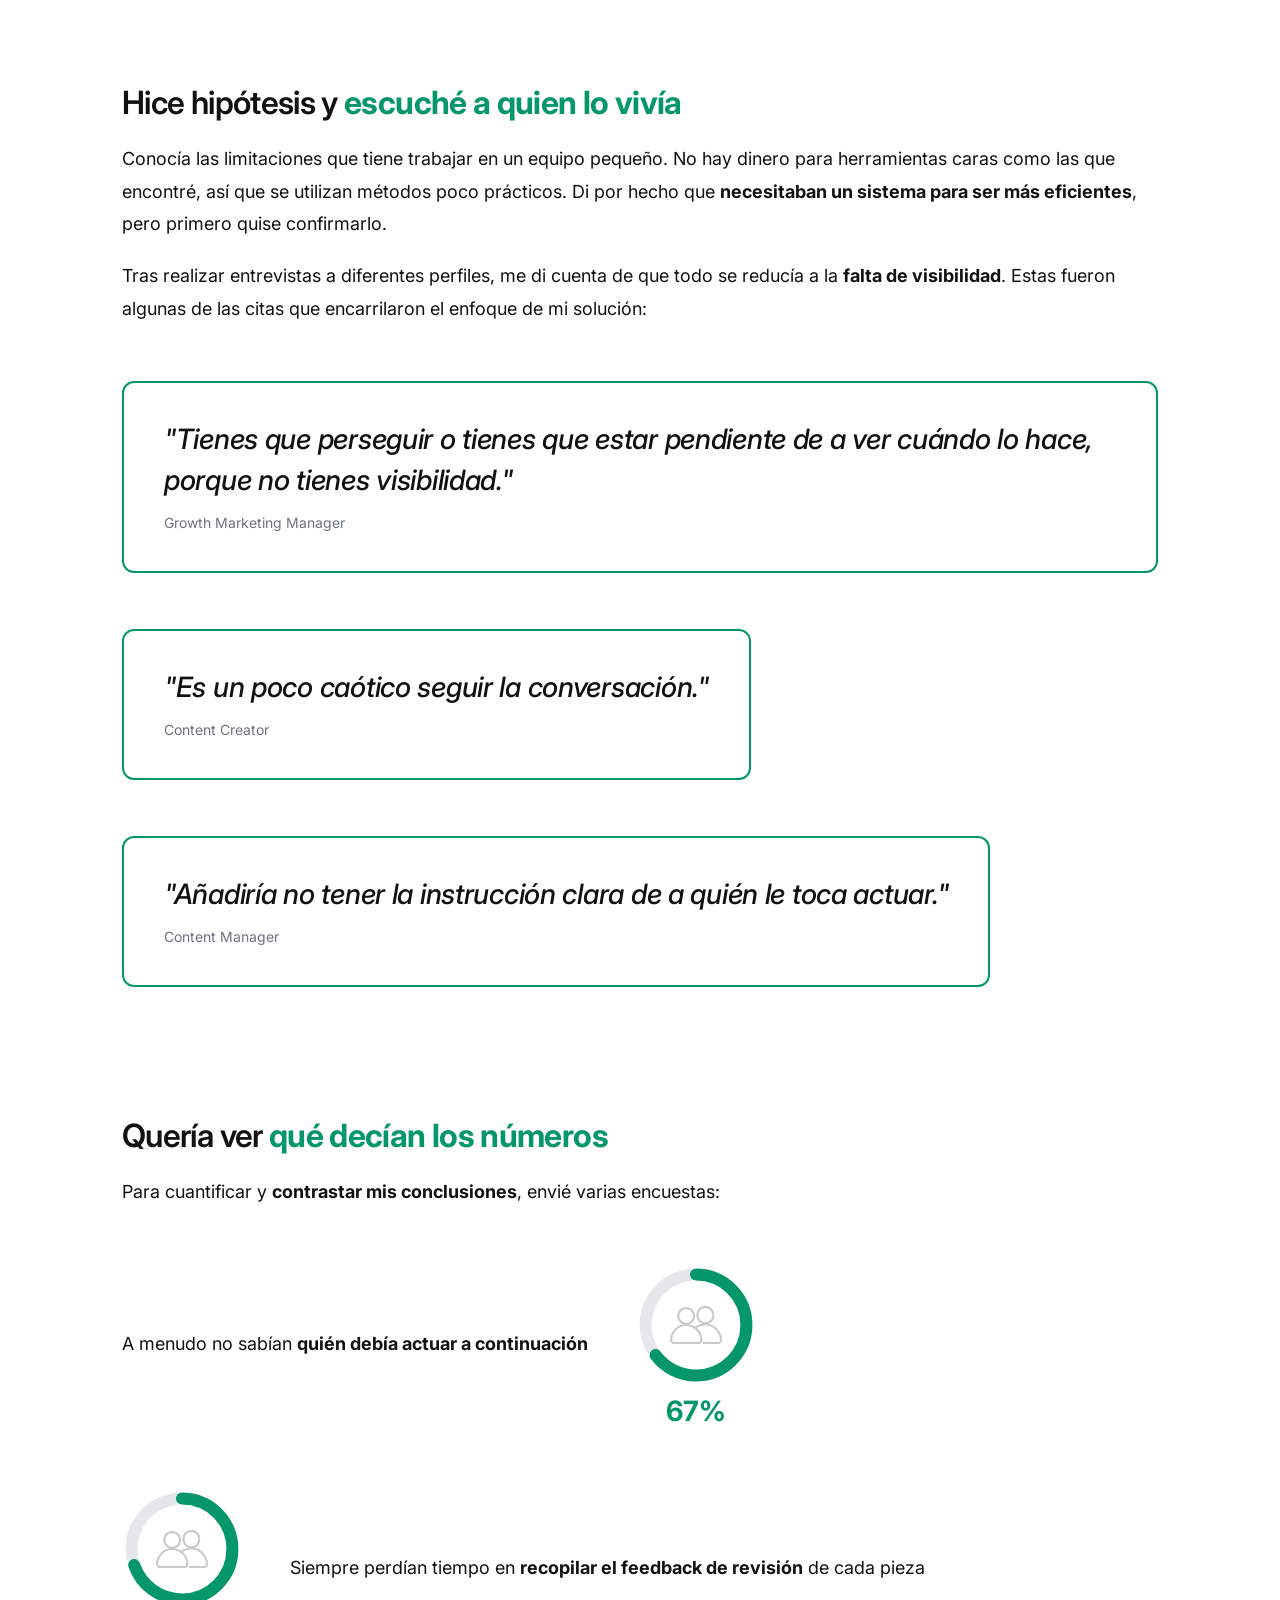
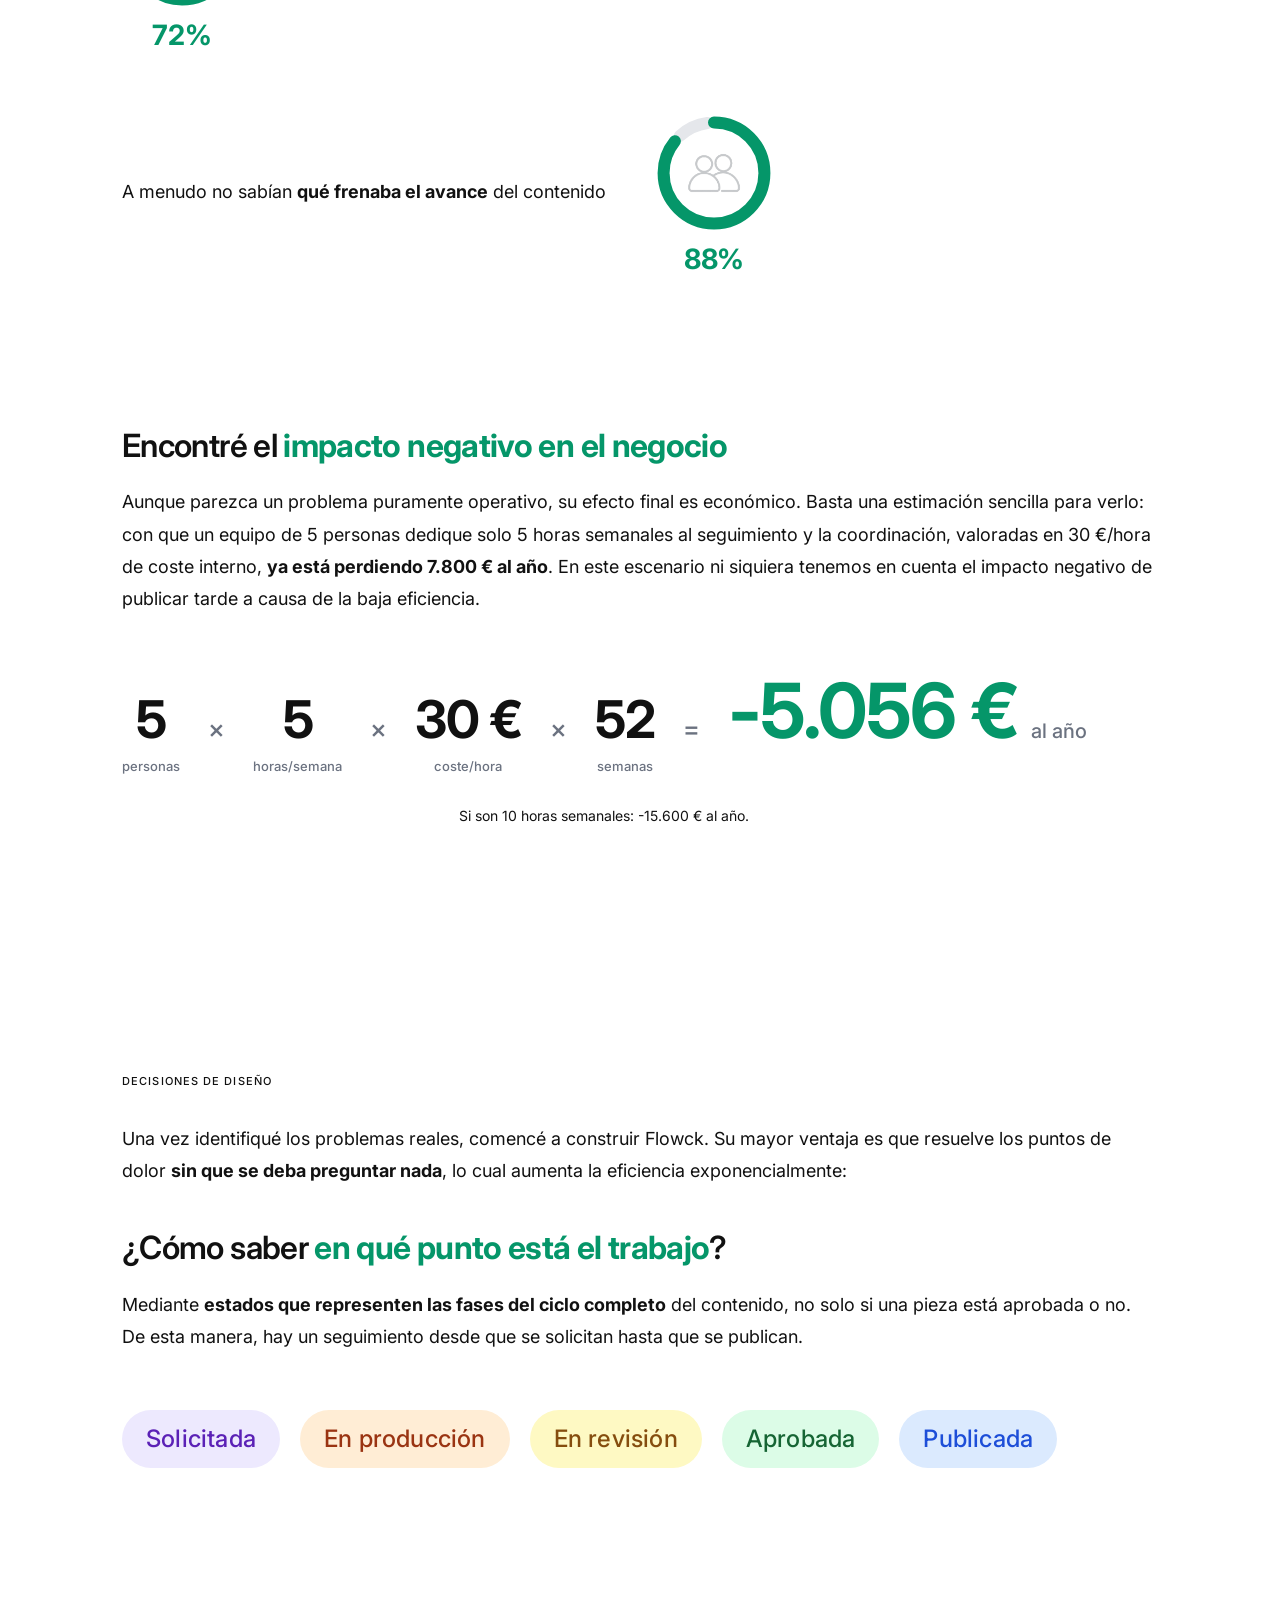
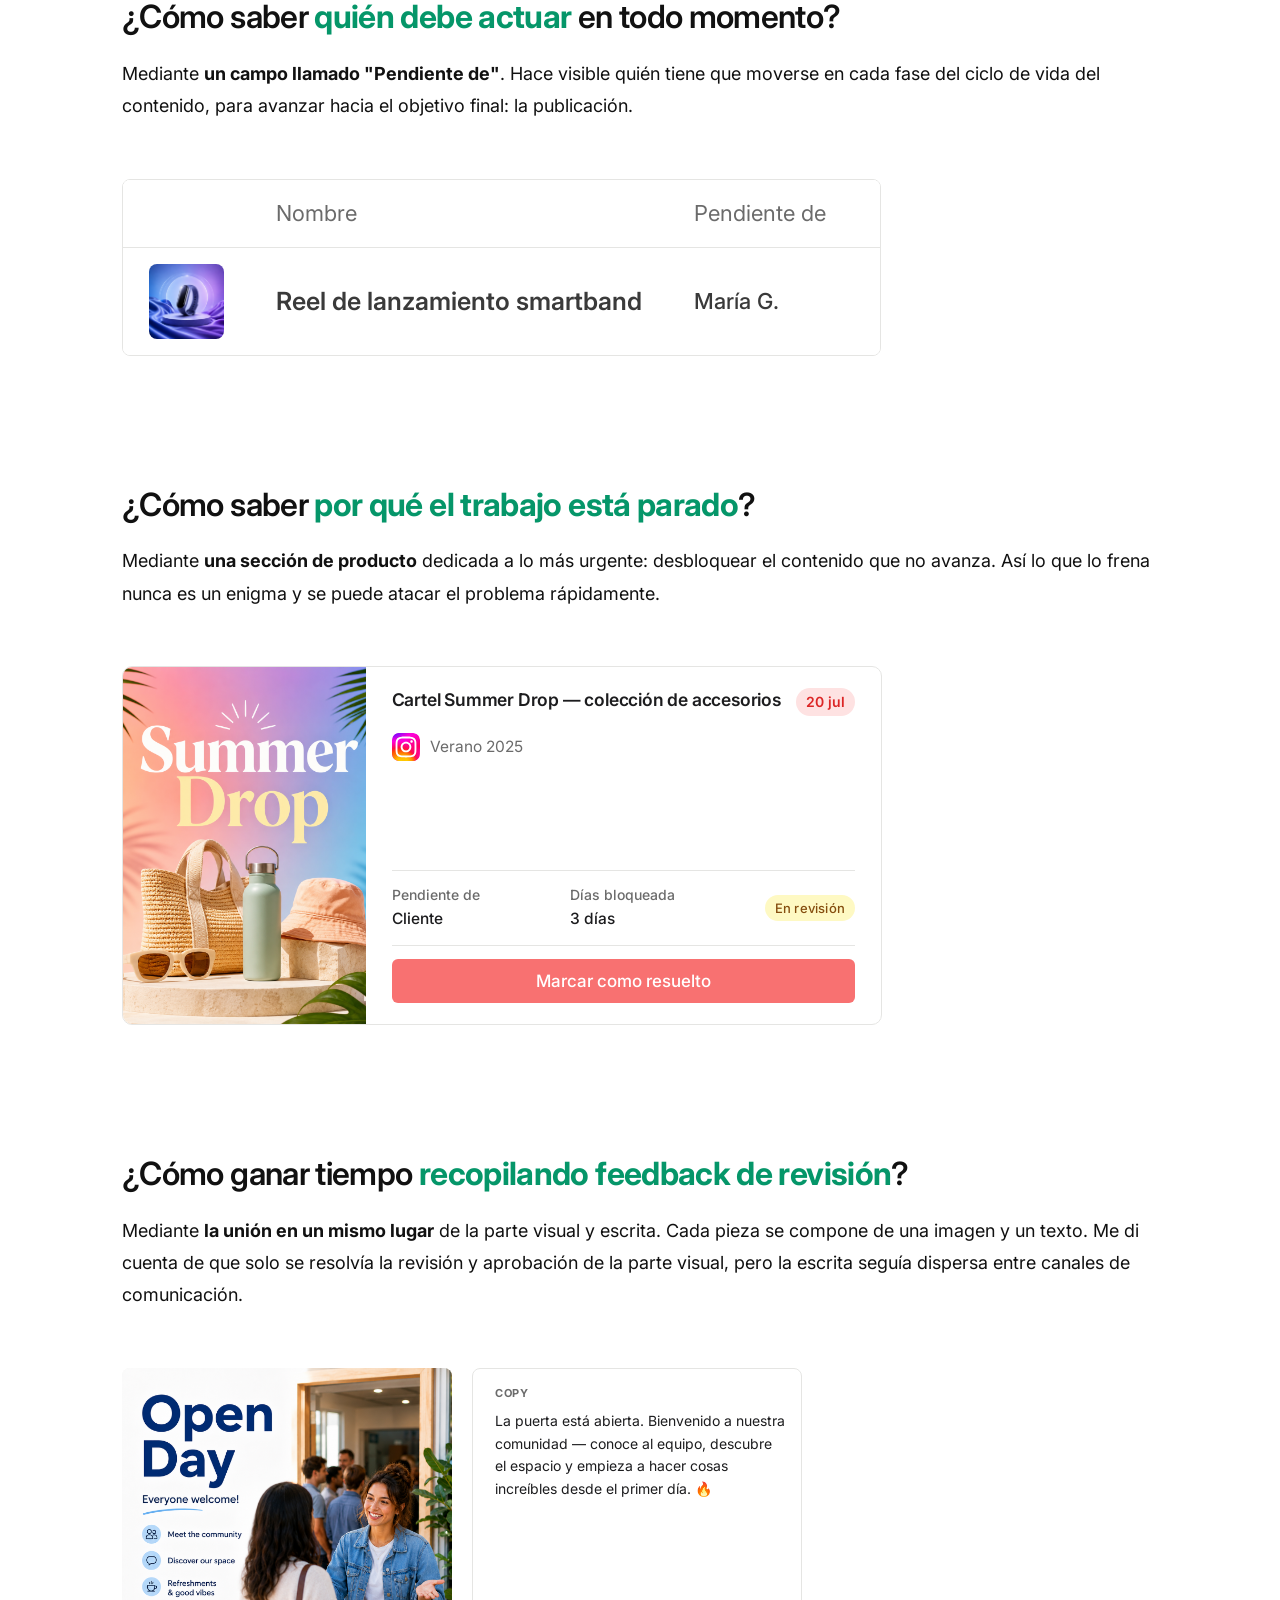
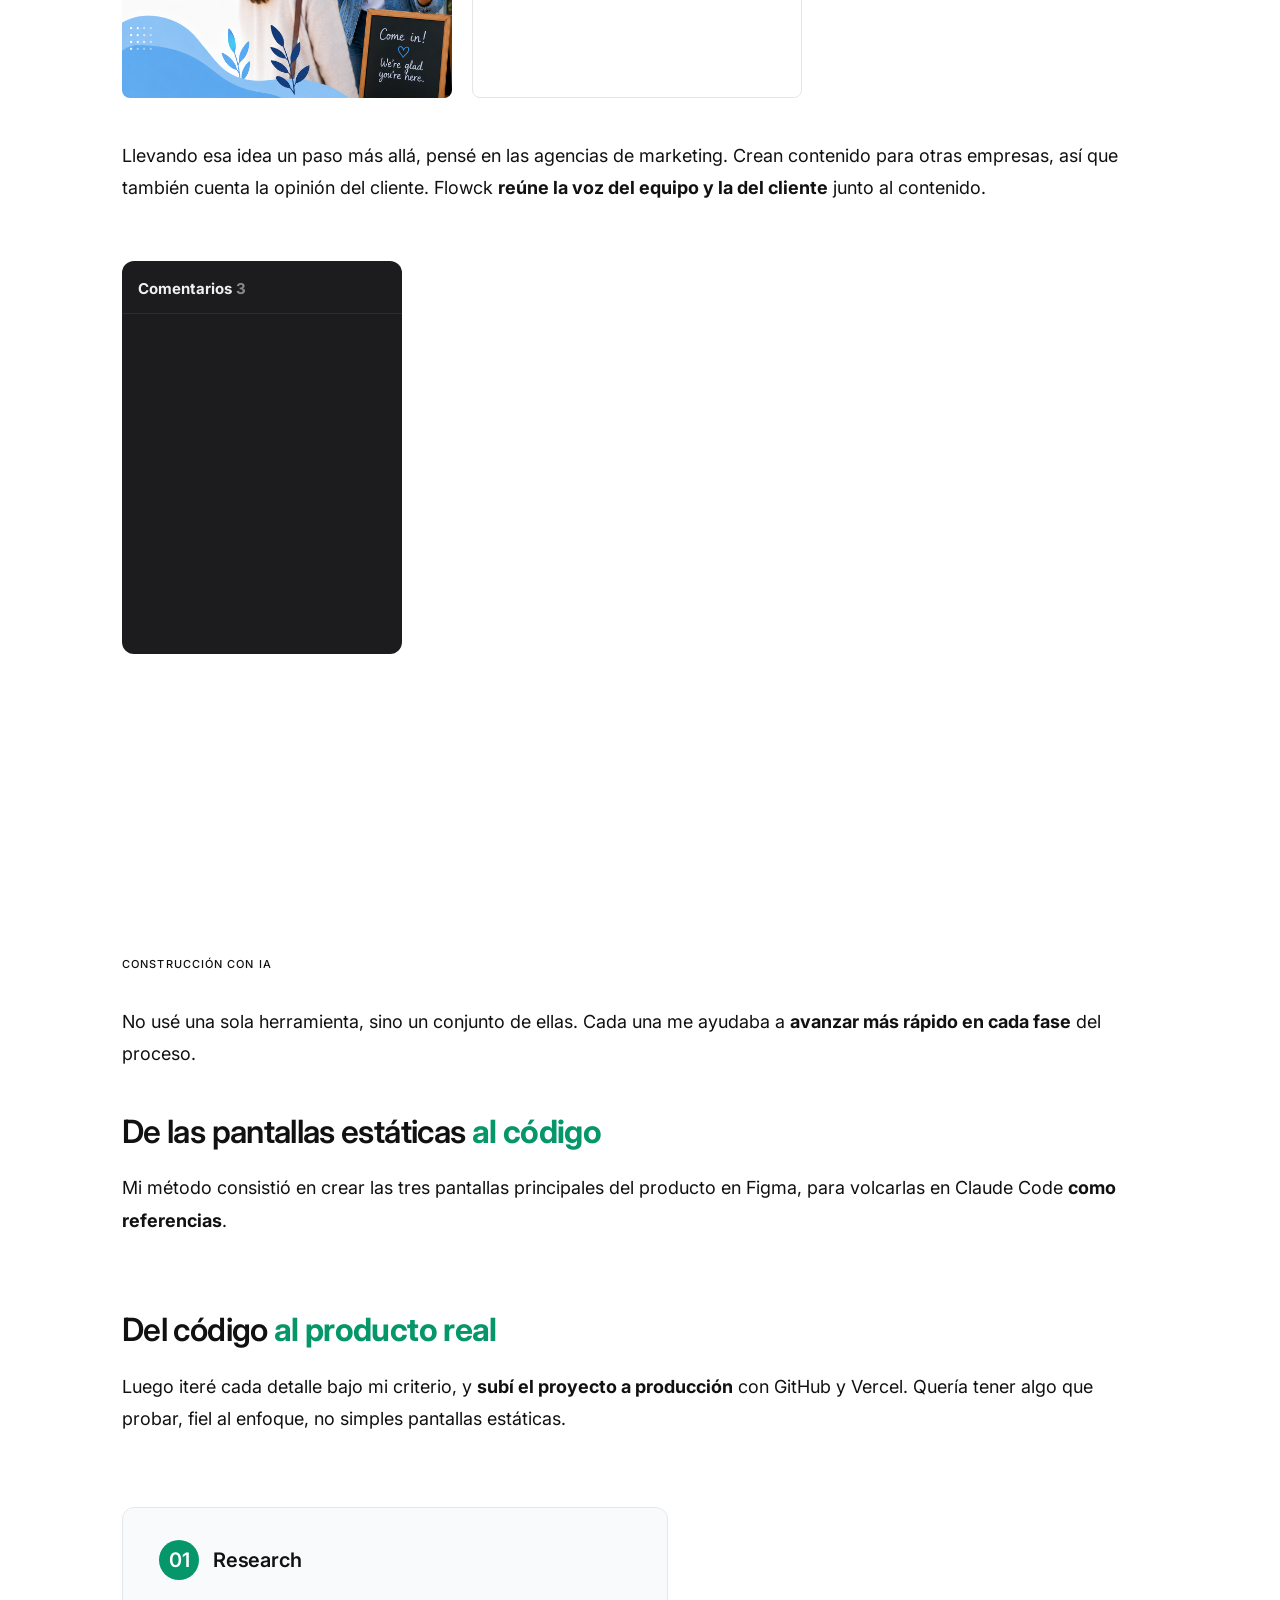
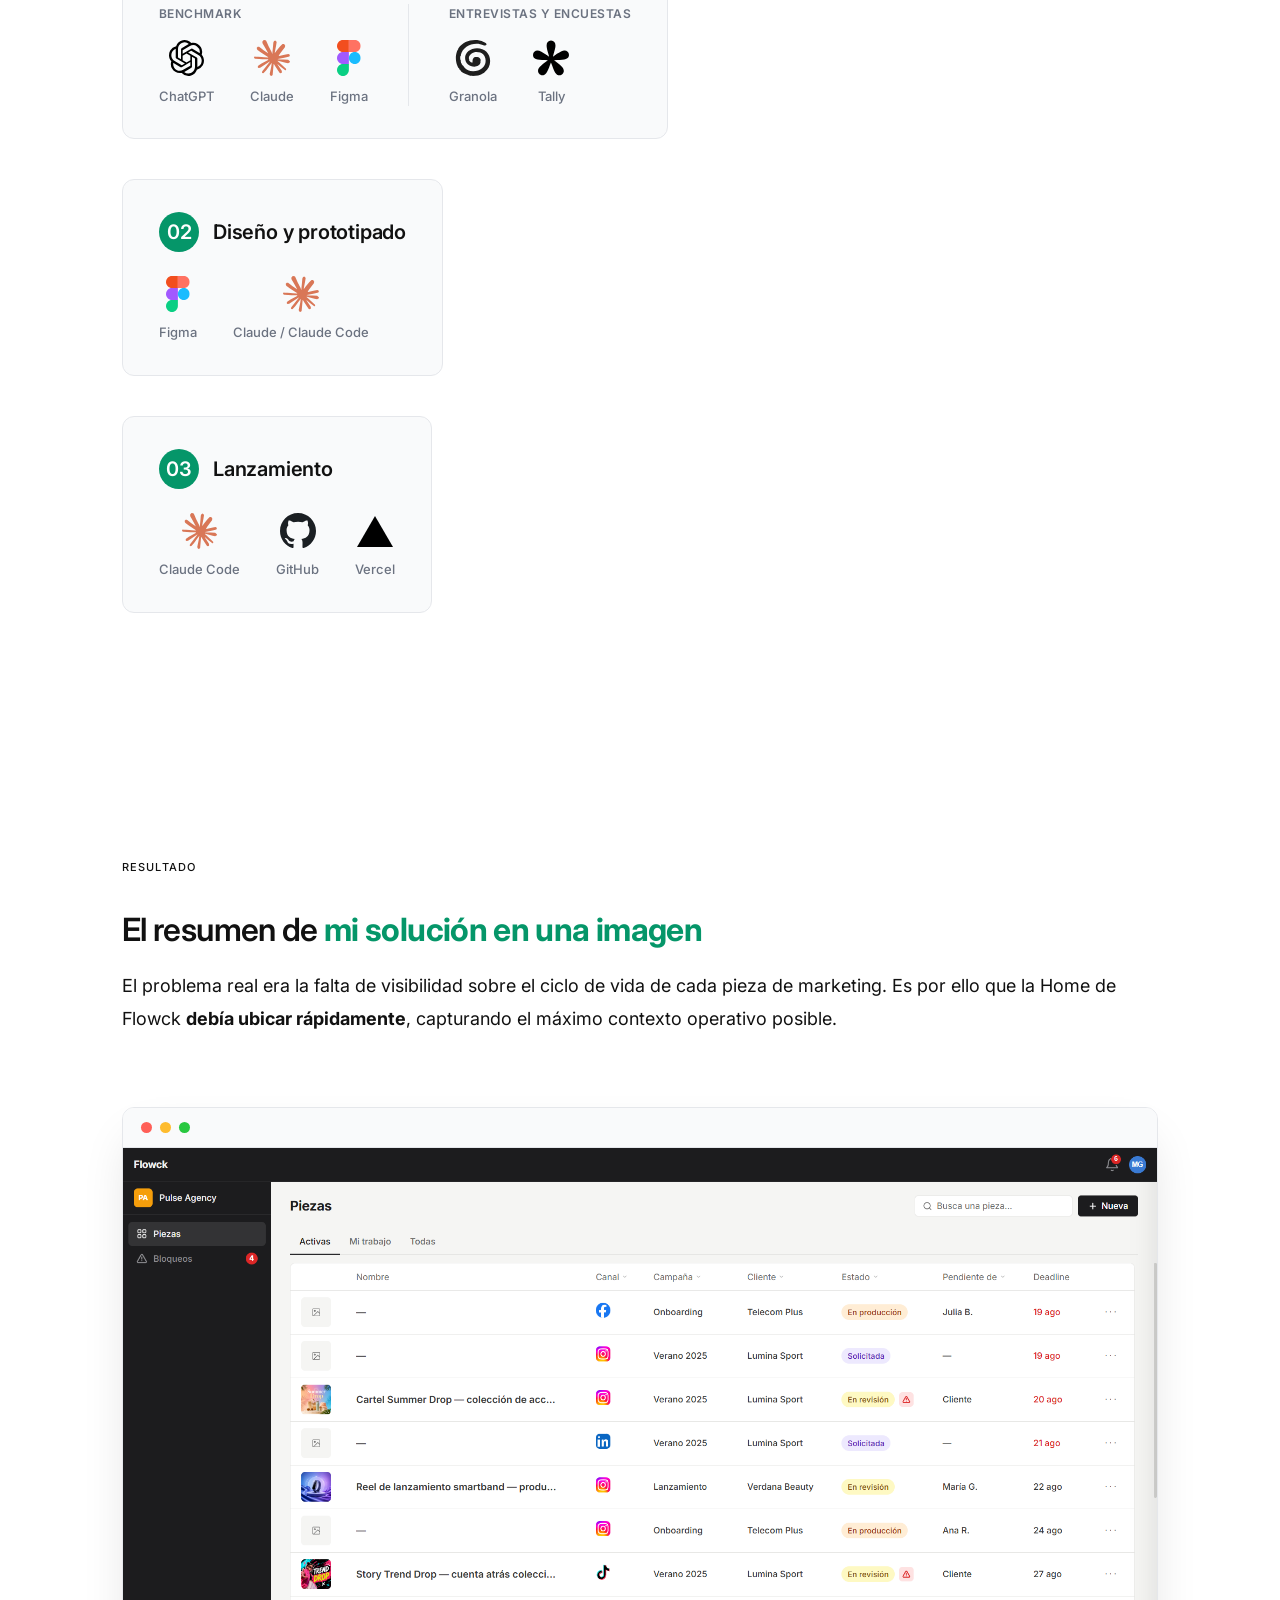
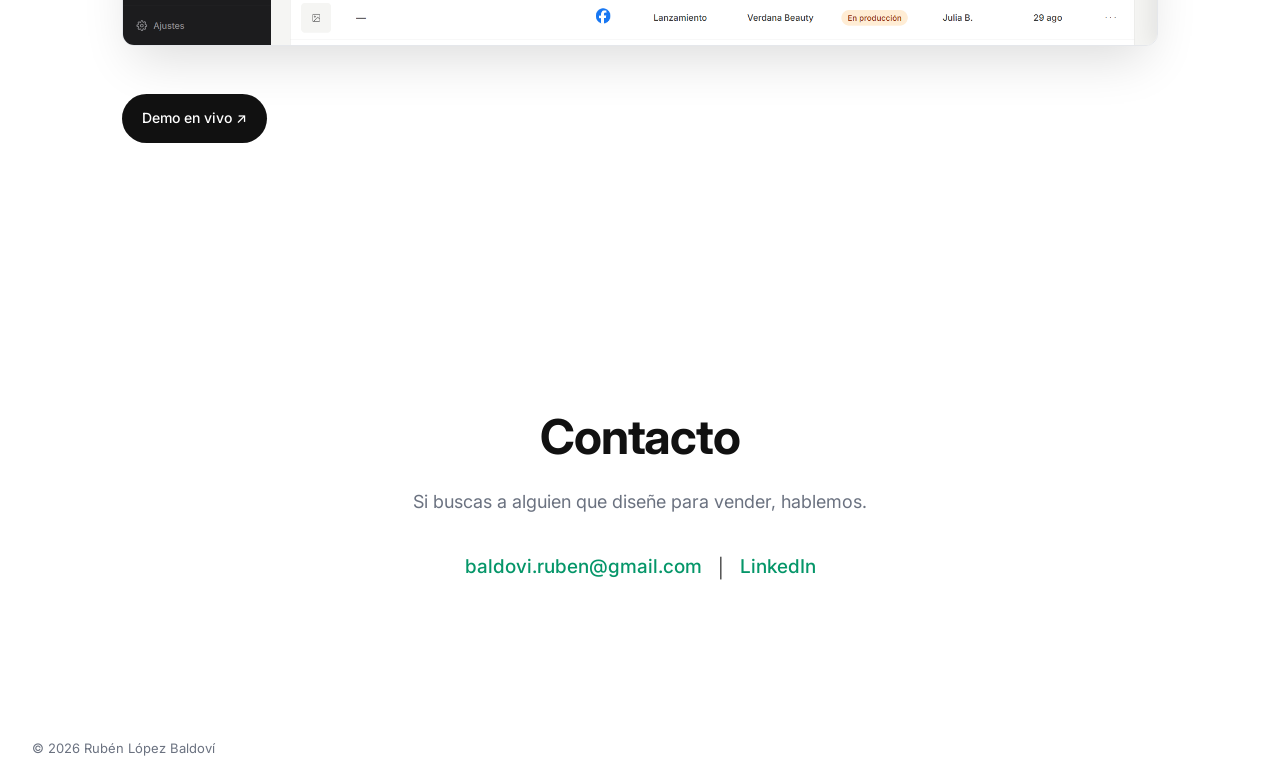
==== commit 42a3a182: "feat: simplifica sello a una sola curva gris tenue (hero + hooks) Co-Authored-By: Claude Sonnet 4.6 " ====
--- a/flowck.html
+++ b/flowck.html
@@ -32,8 +32,7 @@
     <!-- HOOK / INTRO -->
     <section class="cs-section" id="hook">
       <svg class="sello" viewBox="0 0 1440 250" preserveAspectRatio="none" aria-hidden="true" focusable="false">
-        <path class="sello__line sello__line--gray"  d="M -60,246 C 480,168 1020,90 1560,12"                          fill="none" stroke="#6B7280" stroke-opacity="0.28" stroke-width="1.75" stroke-linecap="round"/>
-        <path class="sello__line sello__line--green" d="M -60,246 C 1050,246 1150,50 1560,-80"                   fill="none" stroke="#059669" stroke-opacity="0.22" stroke-width="1.75" stroke-linecap="round"/>
+        <path class="sello__line" d="M -160,248 C 900,248 1250,130 1560,-20" fill="none" stroke="#6B7280" stroke-opacity="0.20" stroke-width="1.6" stroke-linecap="round"/>
       </svg>
       <div class="container">
         <div class="cs-hook__inner">
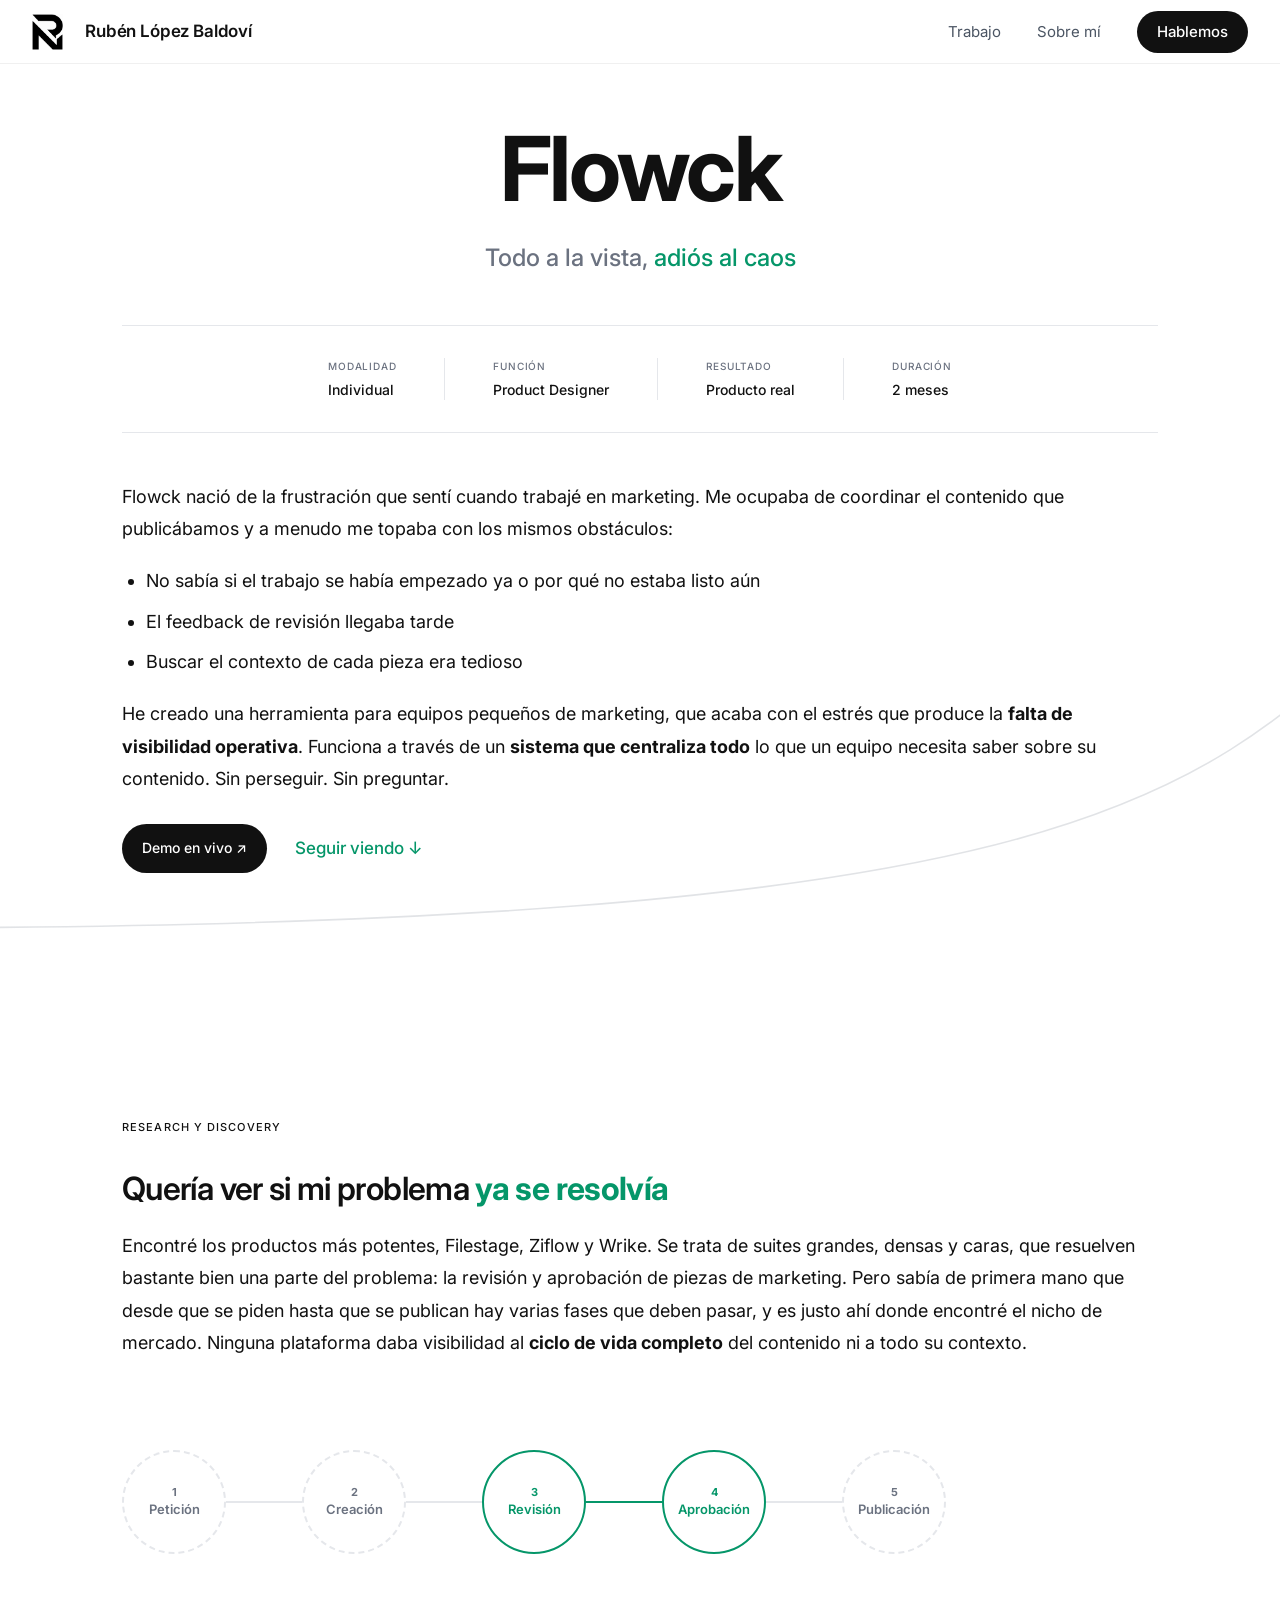
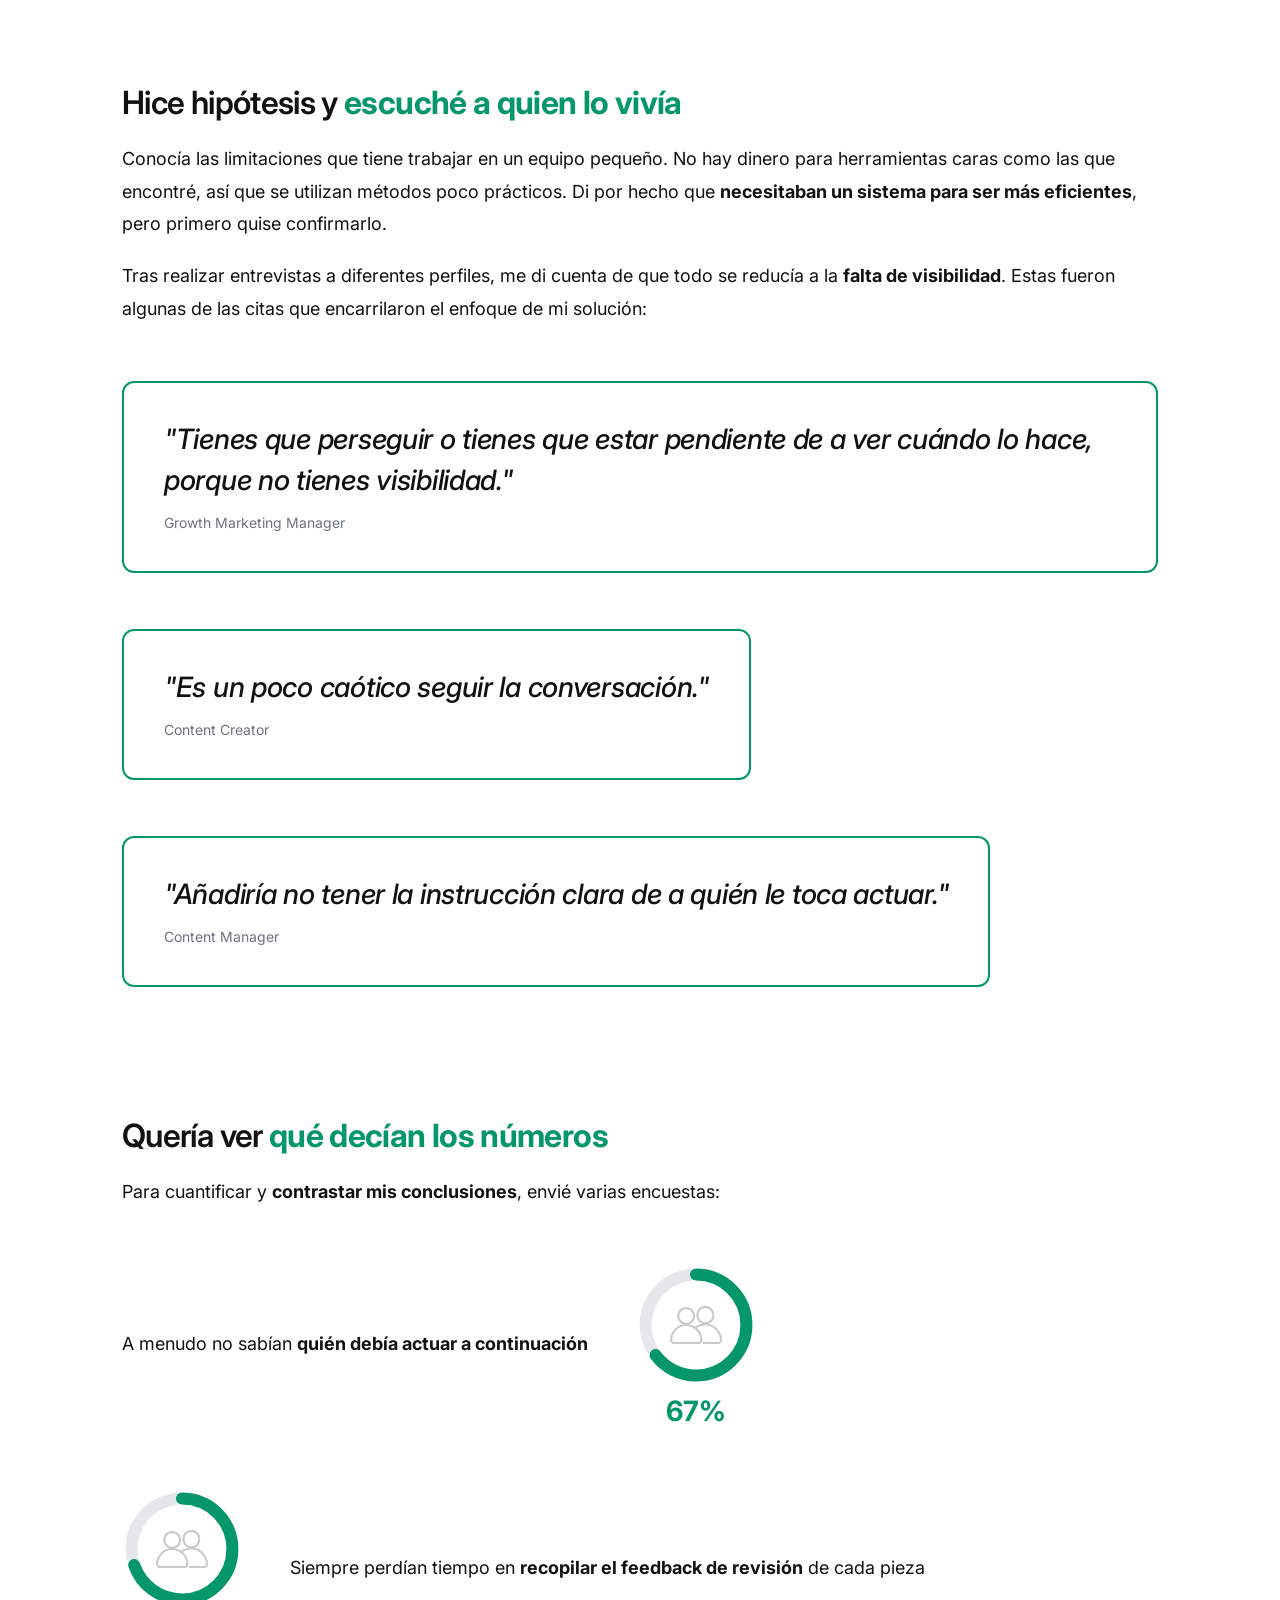
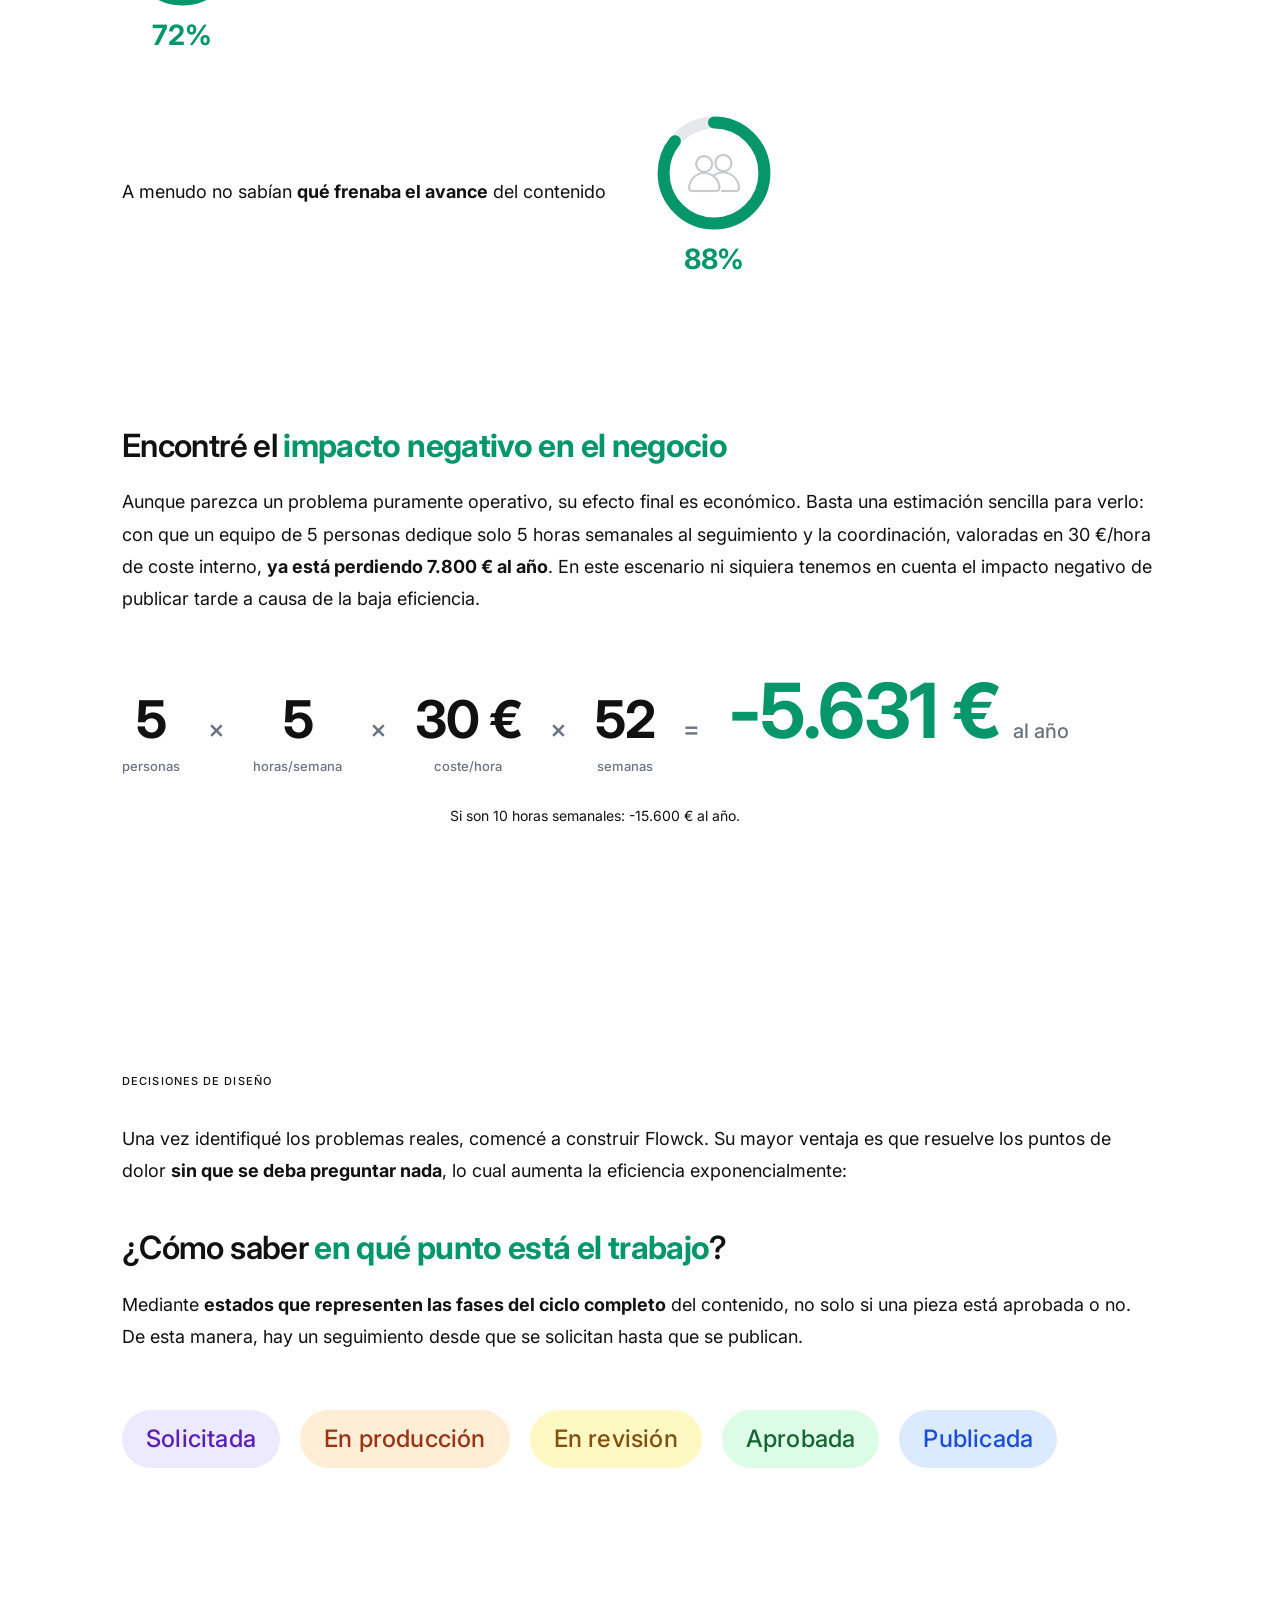
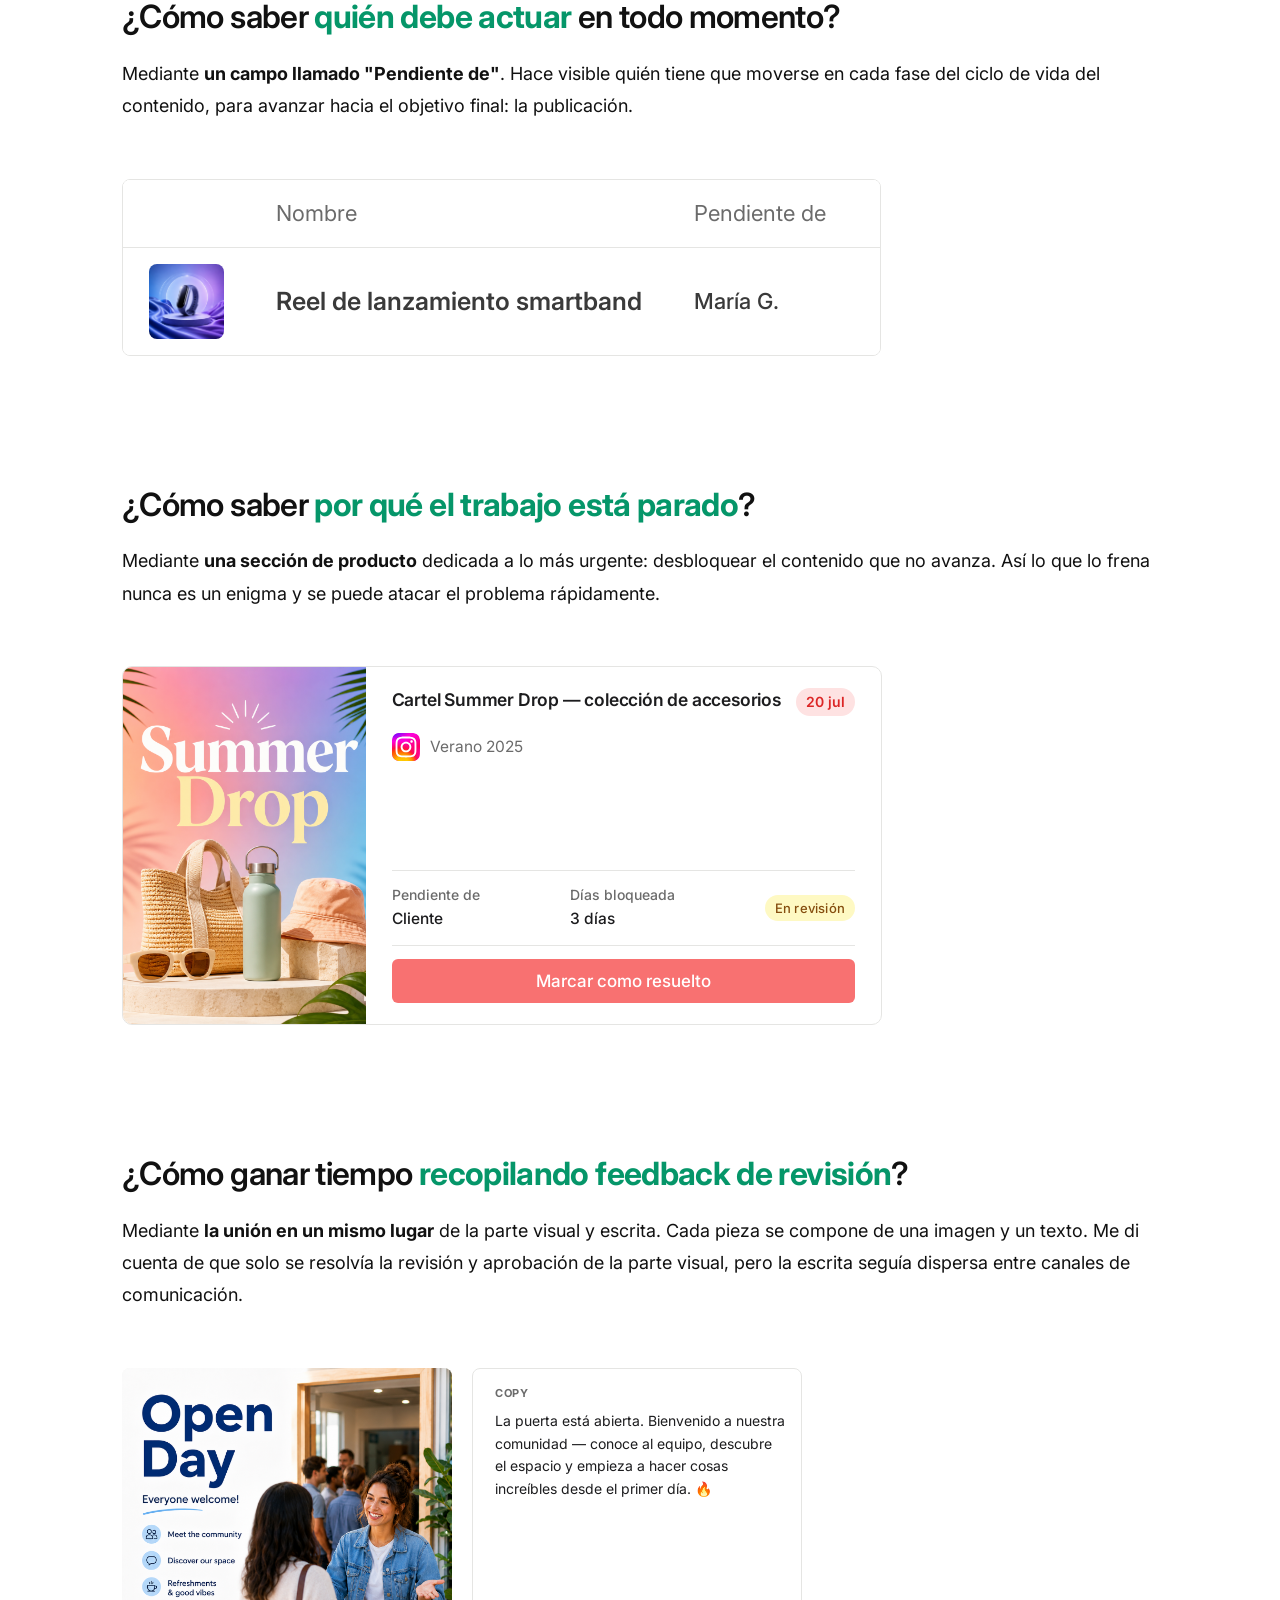
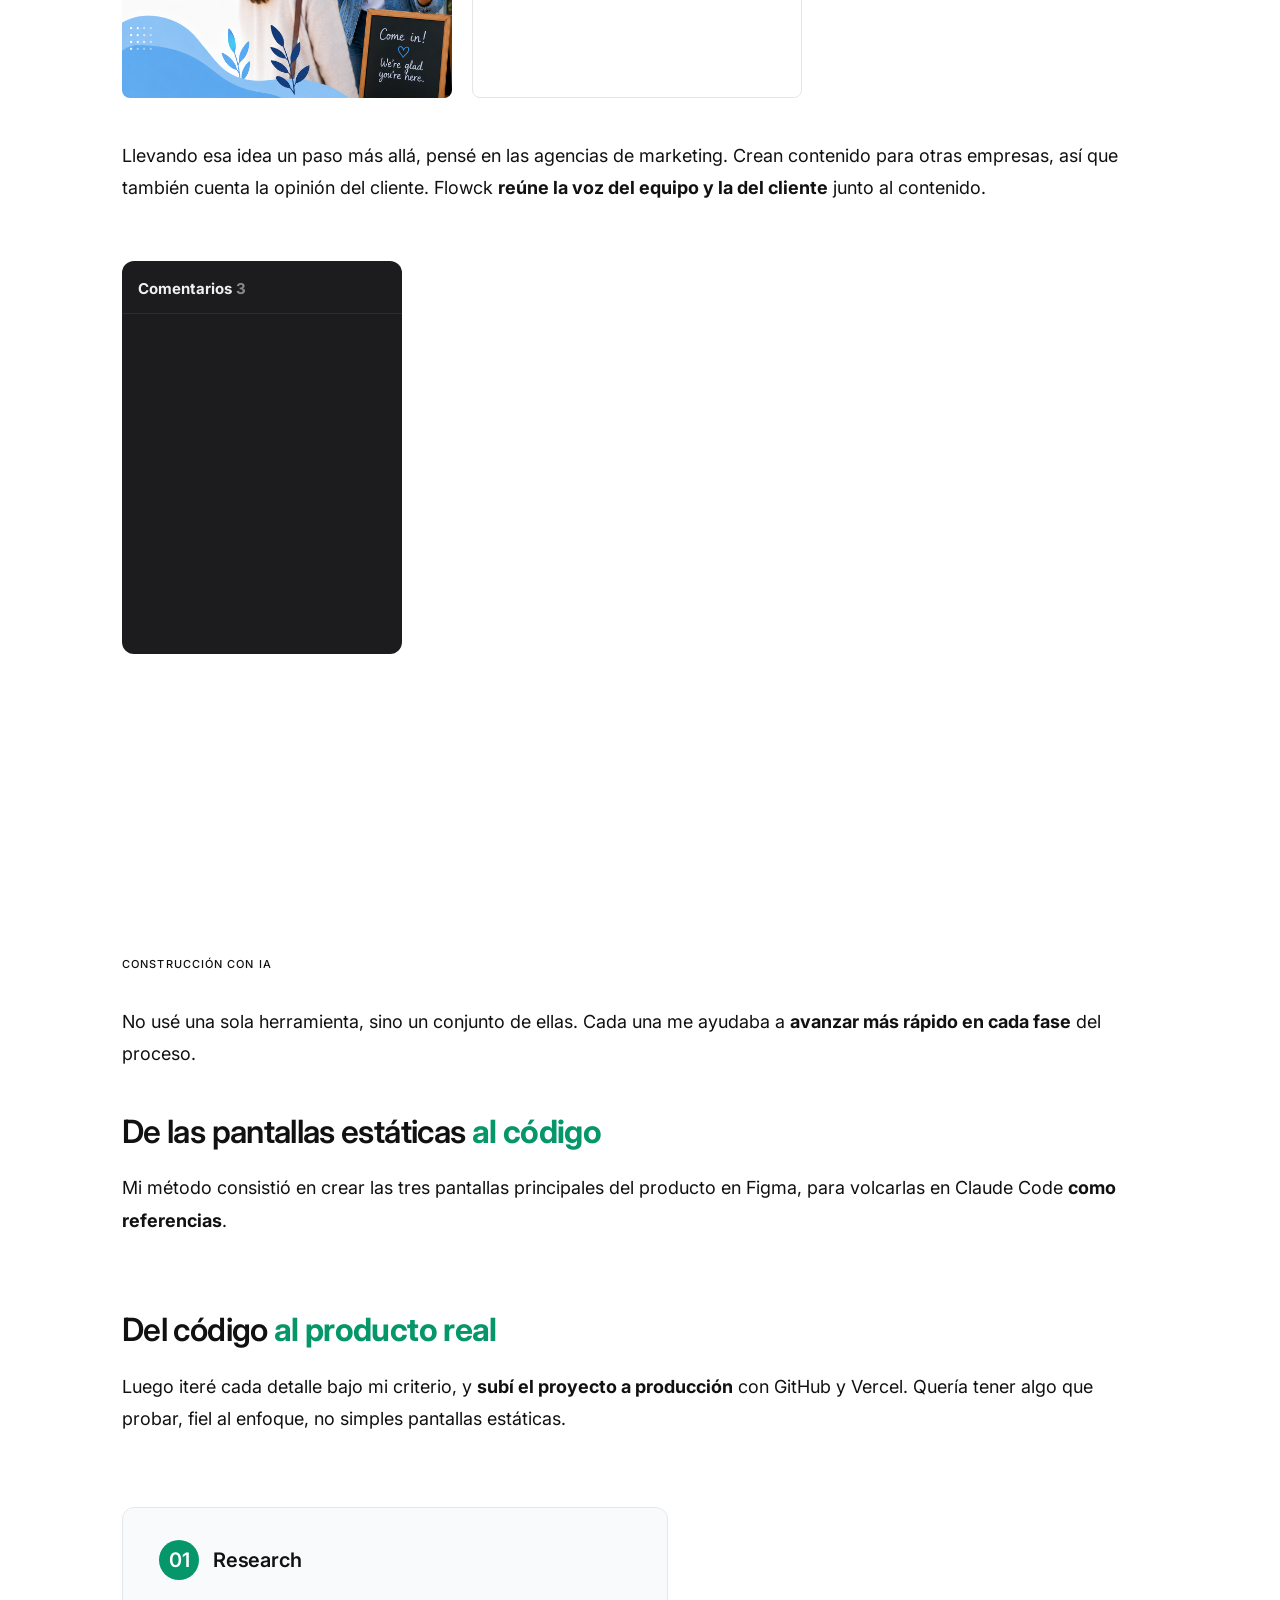
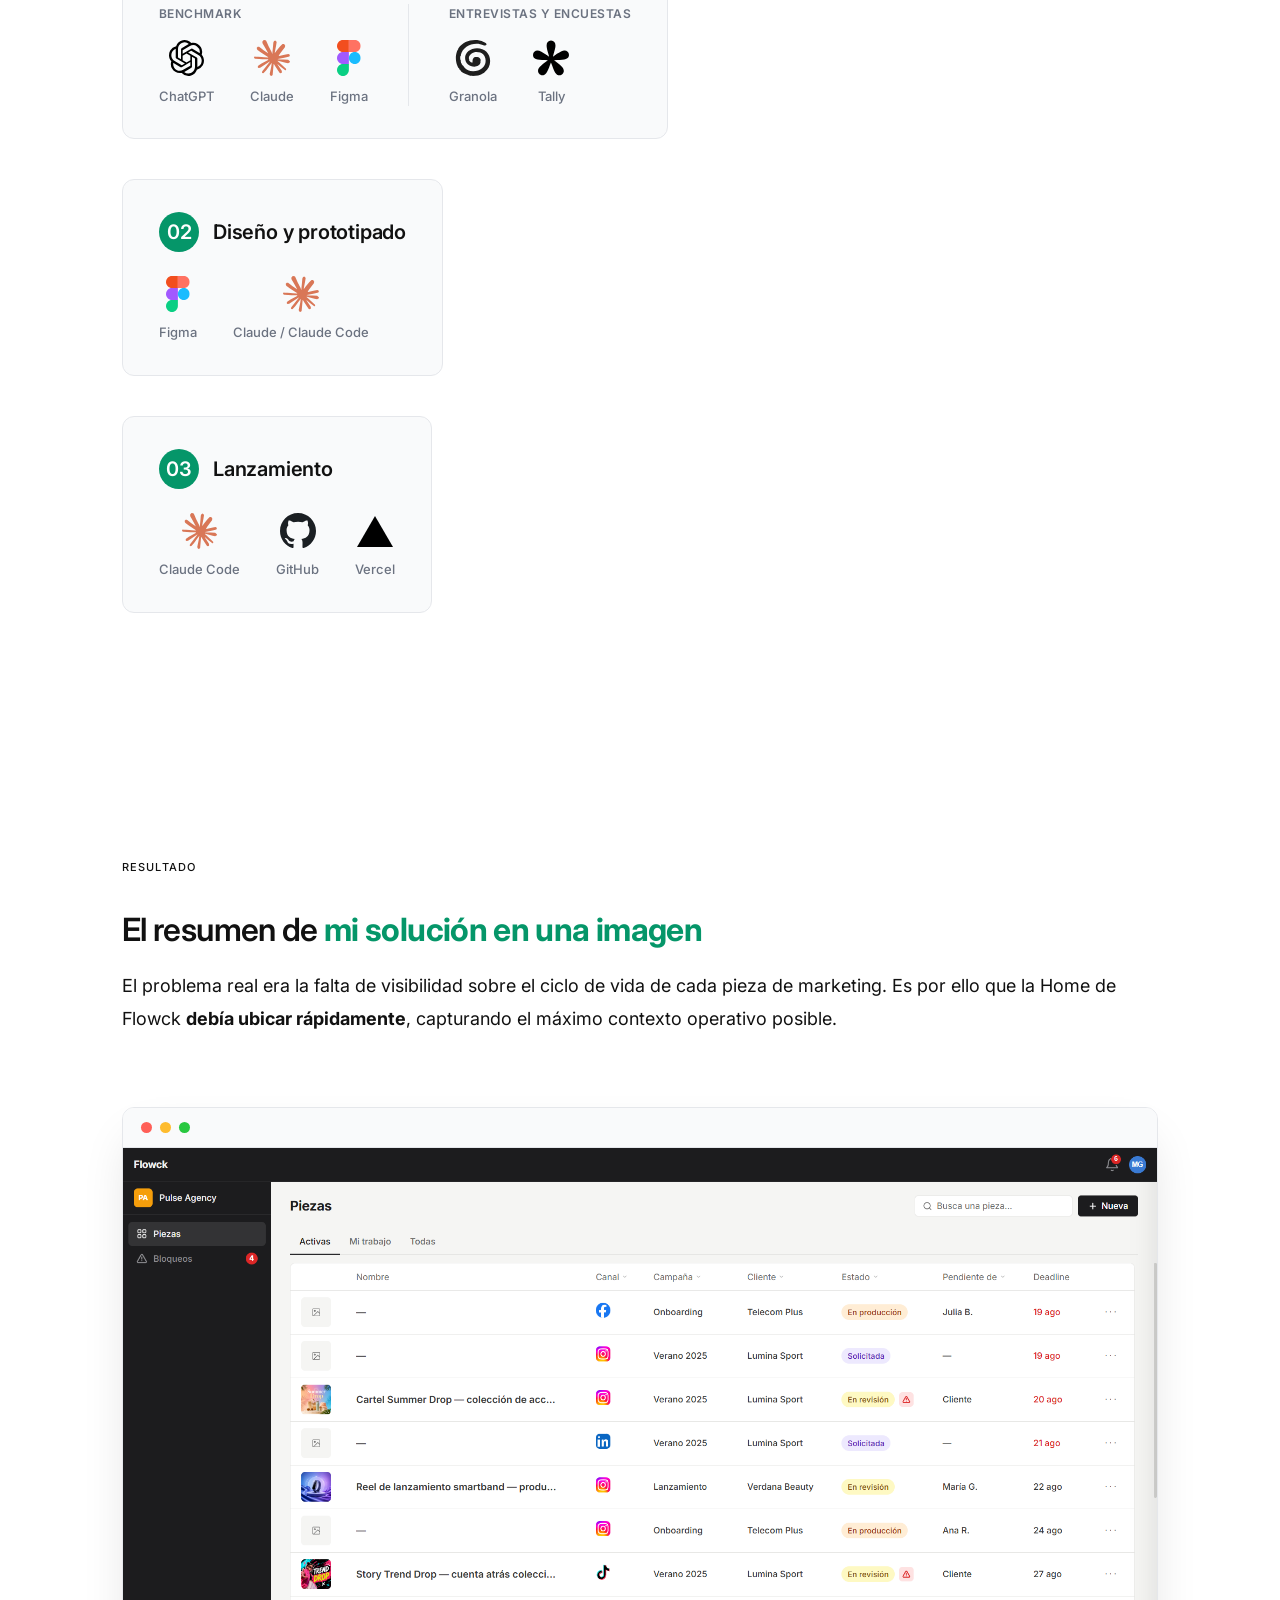
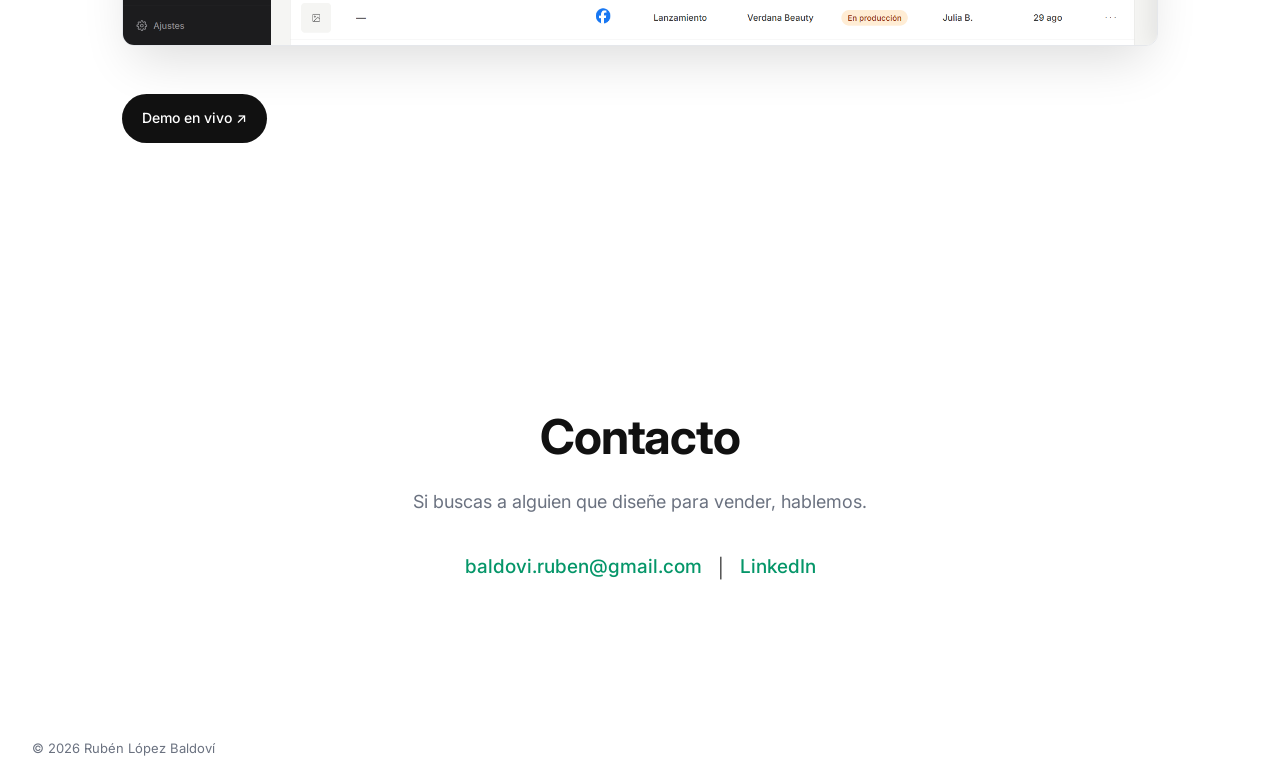
==== commit 87759edb: "fix: sello — hockey stick más pronunciado y curva anclada dentro del Hero Co-Authored-By: Claude Son" ====
--- a/flowck.html
+++ b/flowck.html
@@ -32,7 +32,7 @@
     <!-- HOOK / INTRO -->
     <section class="cs-section" id="hook">
       <svg class="sello" viewBox="0 0 1440 250" preserveAspectRatio="none" aria-hidden="true" focusable="false">
-        <path class="sello__line" d="M -160,248 C 900,248 1250,130 1560,-20" fill="none" stroke="#6B7280" stroke-opacity="0.20" stroke-width="1.6" stroke-linecap="round"/>
+        <path class="sello__line" d="M -160,185 C 1200,185 1340,60 1560,-120" fill="none" stroke="#6B7280" stroke-opacity="0.20" stroke-width="1.6" stroke-linecap="round"/>
       </svg>
       <div class="container">
         <div class="cs-hook__inner">
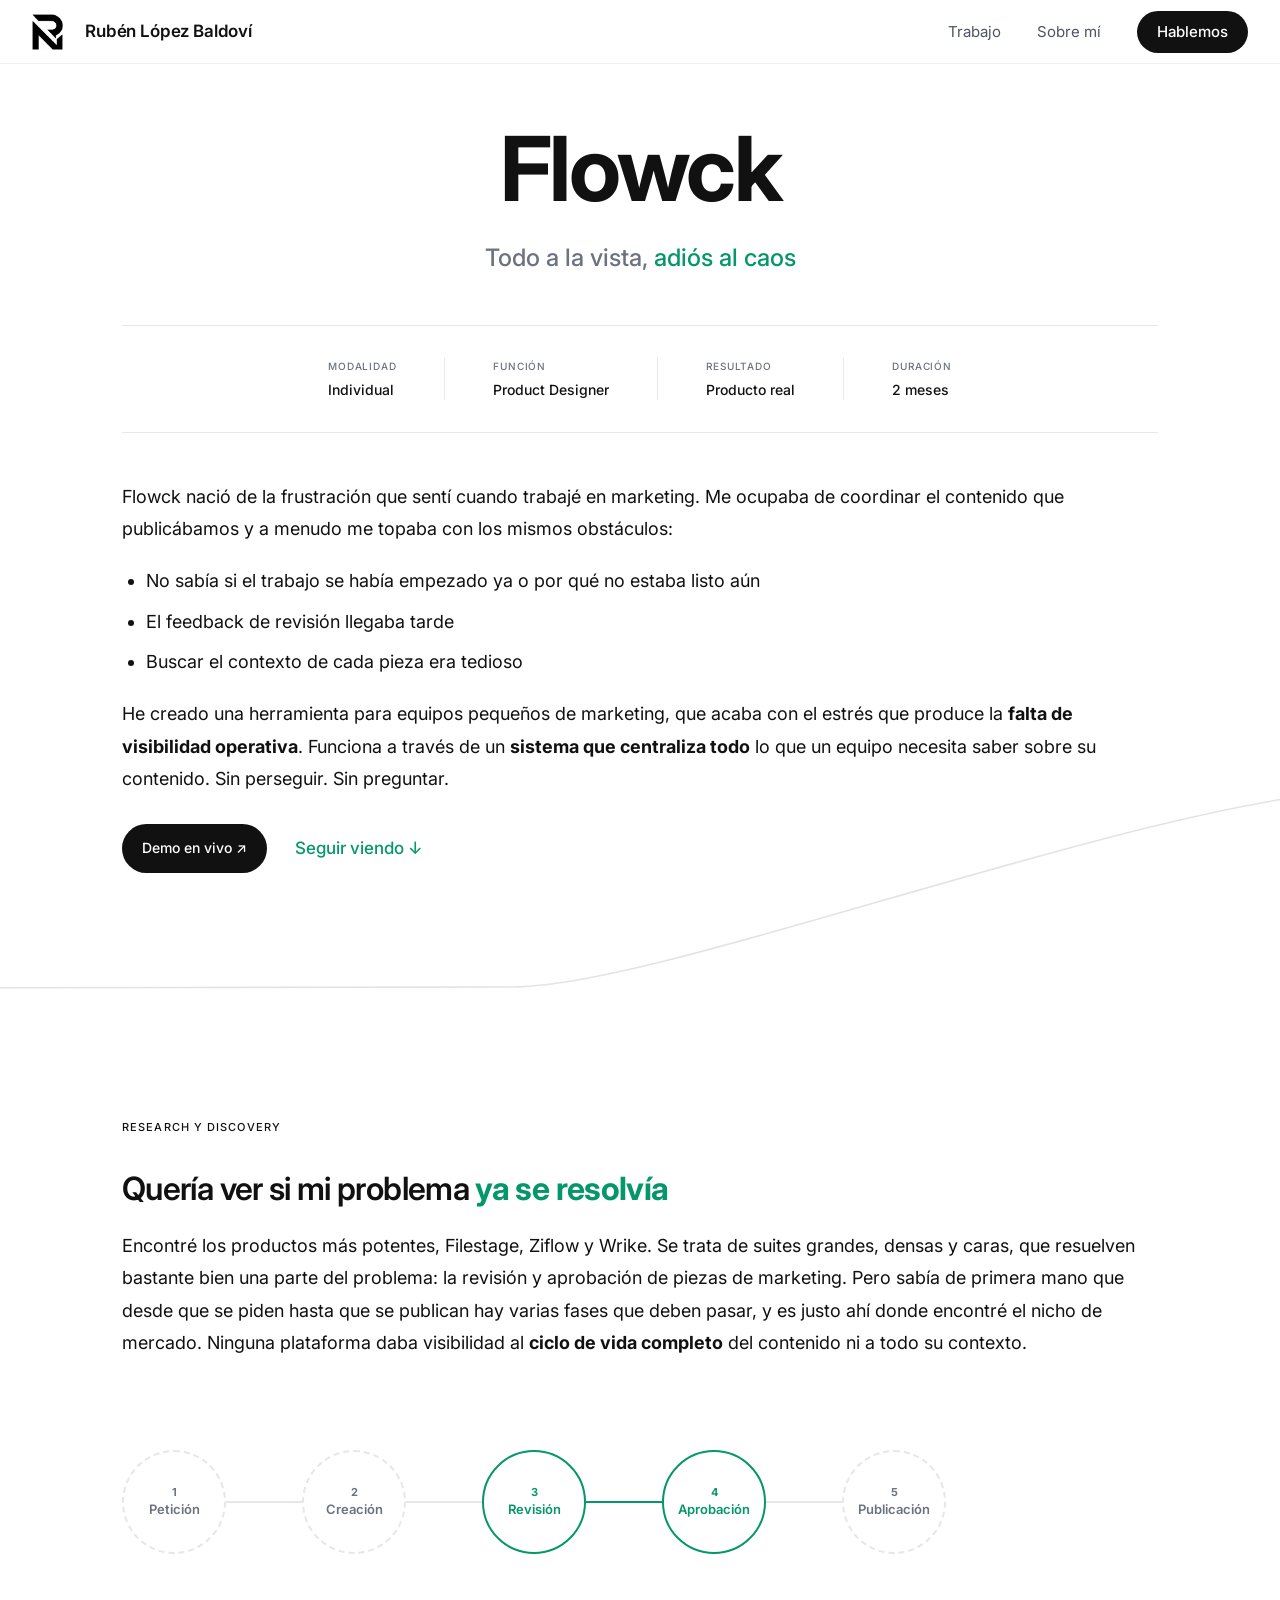
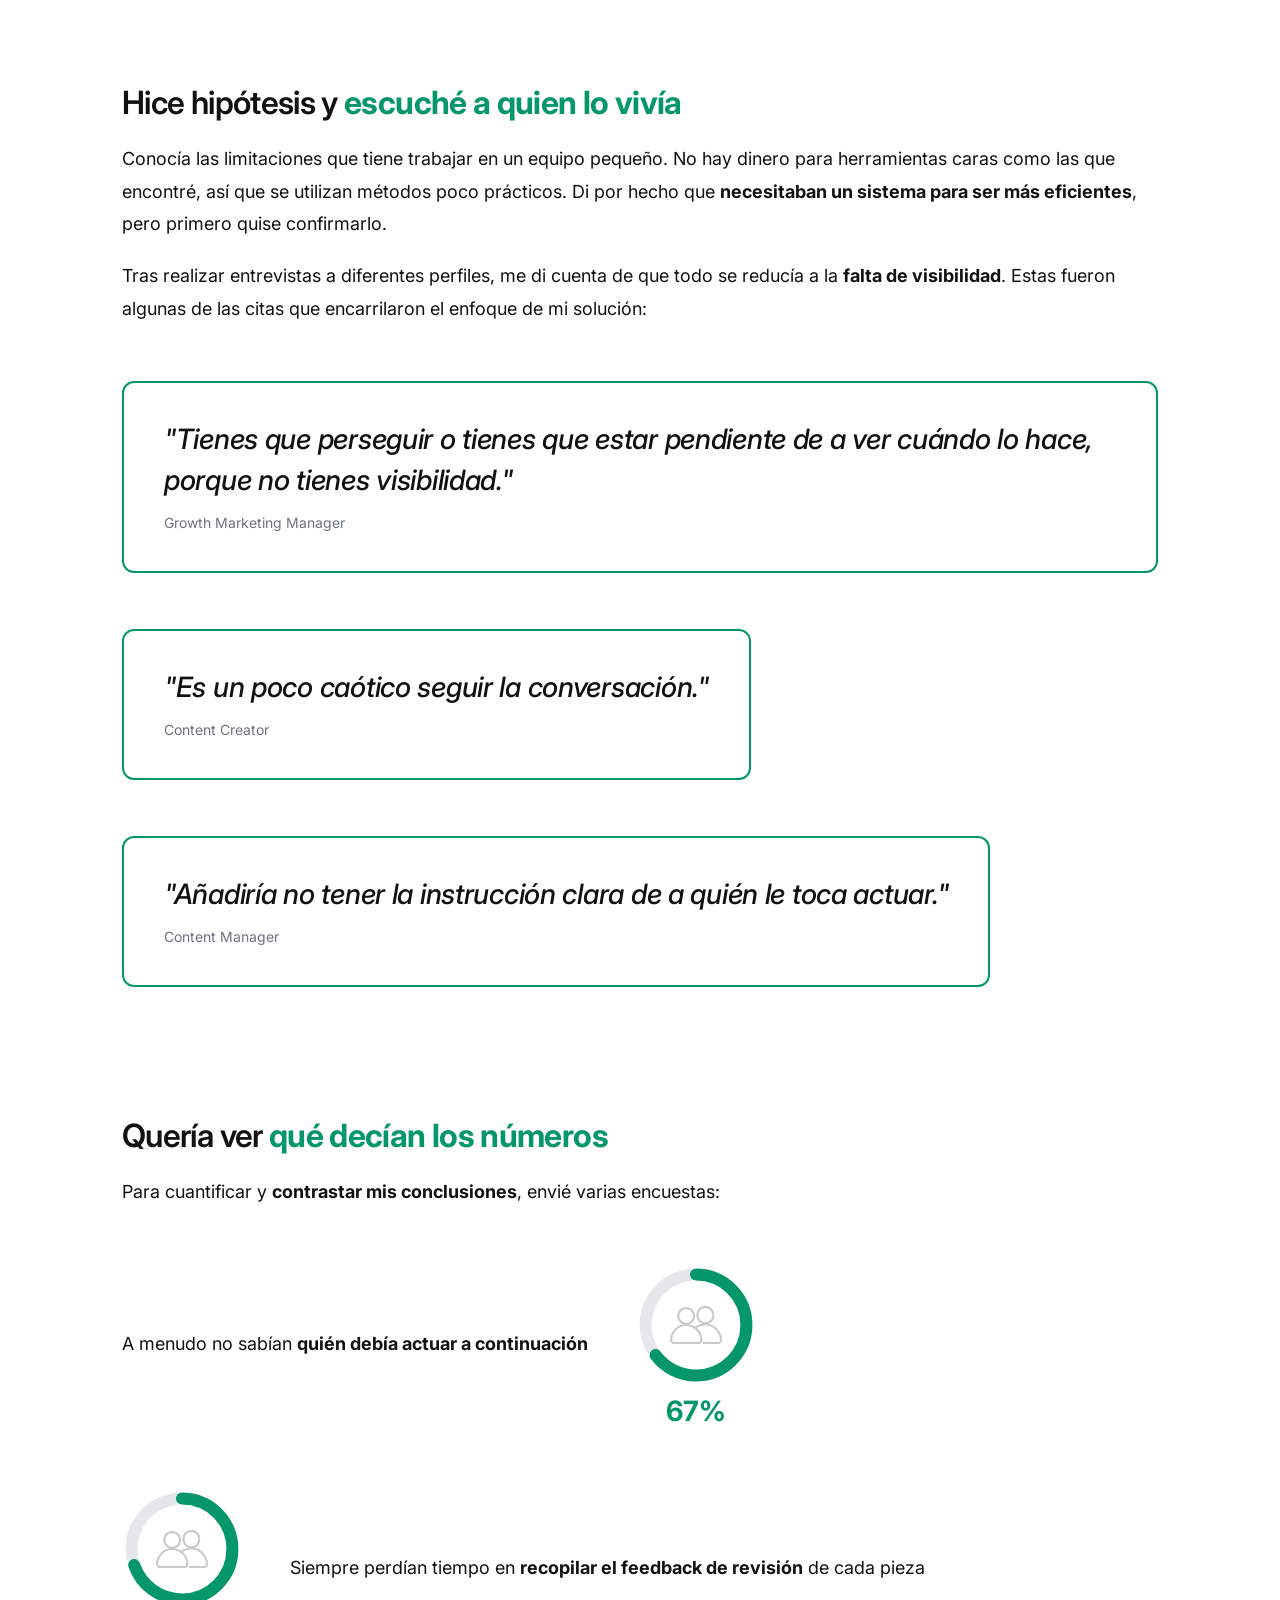
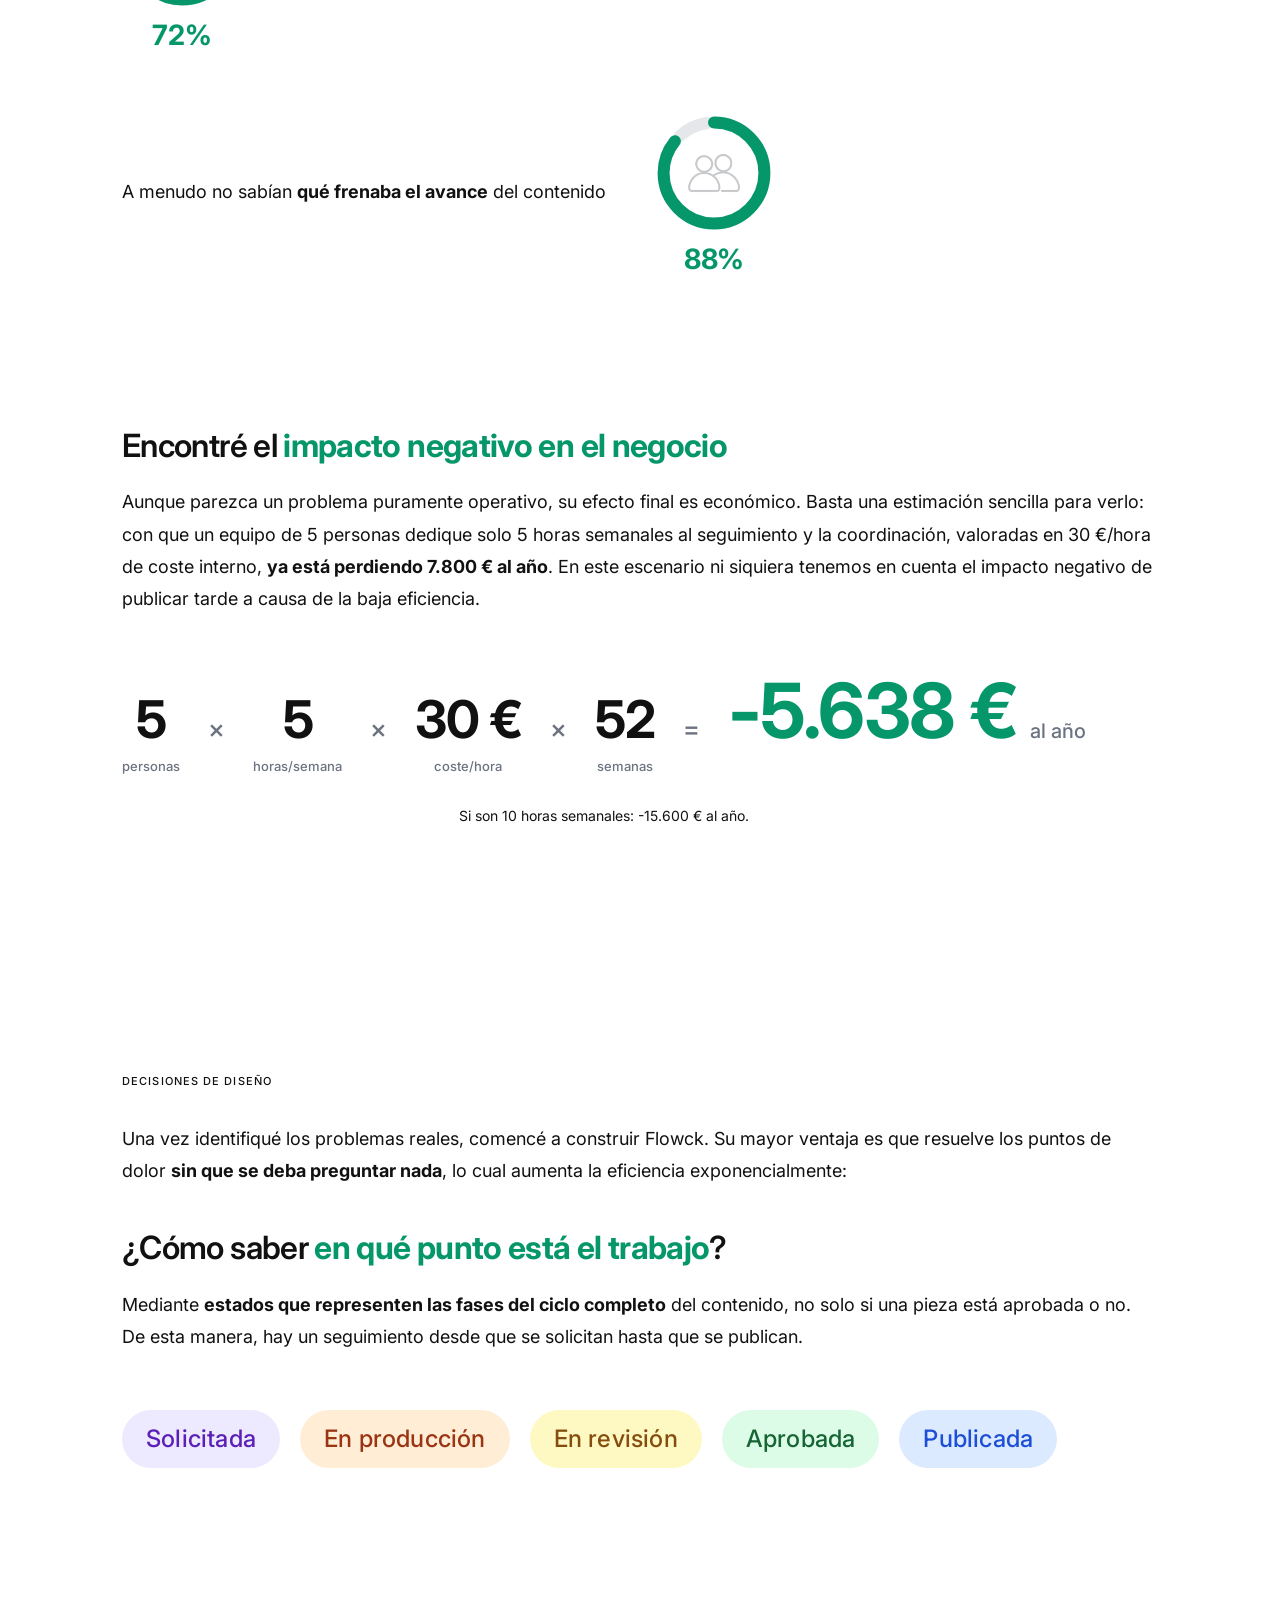
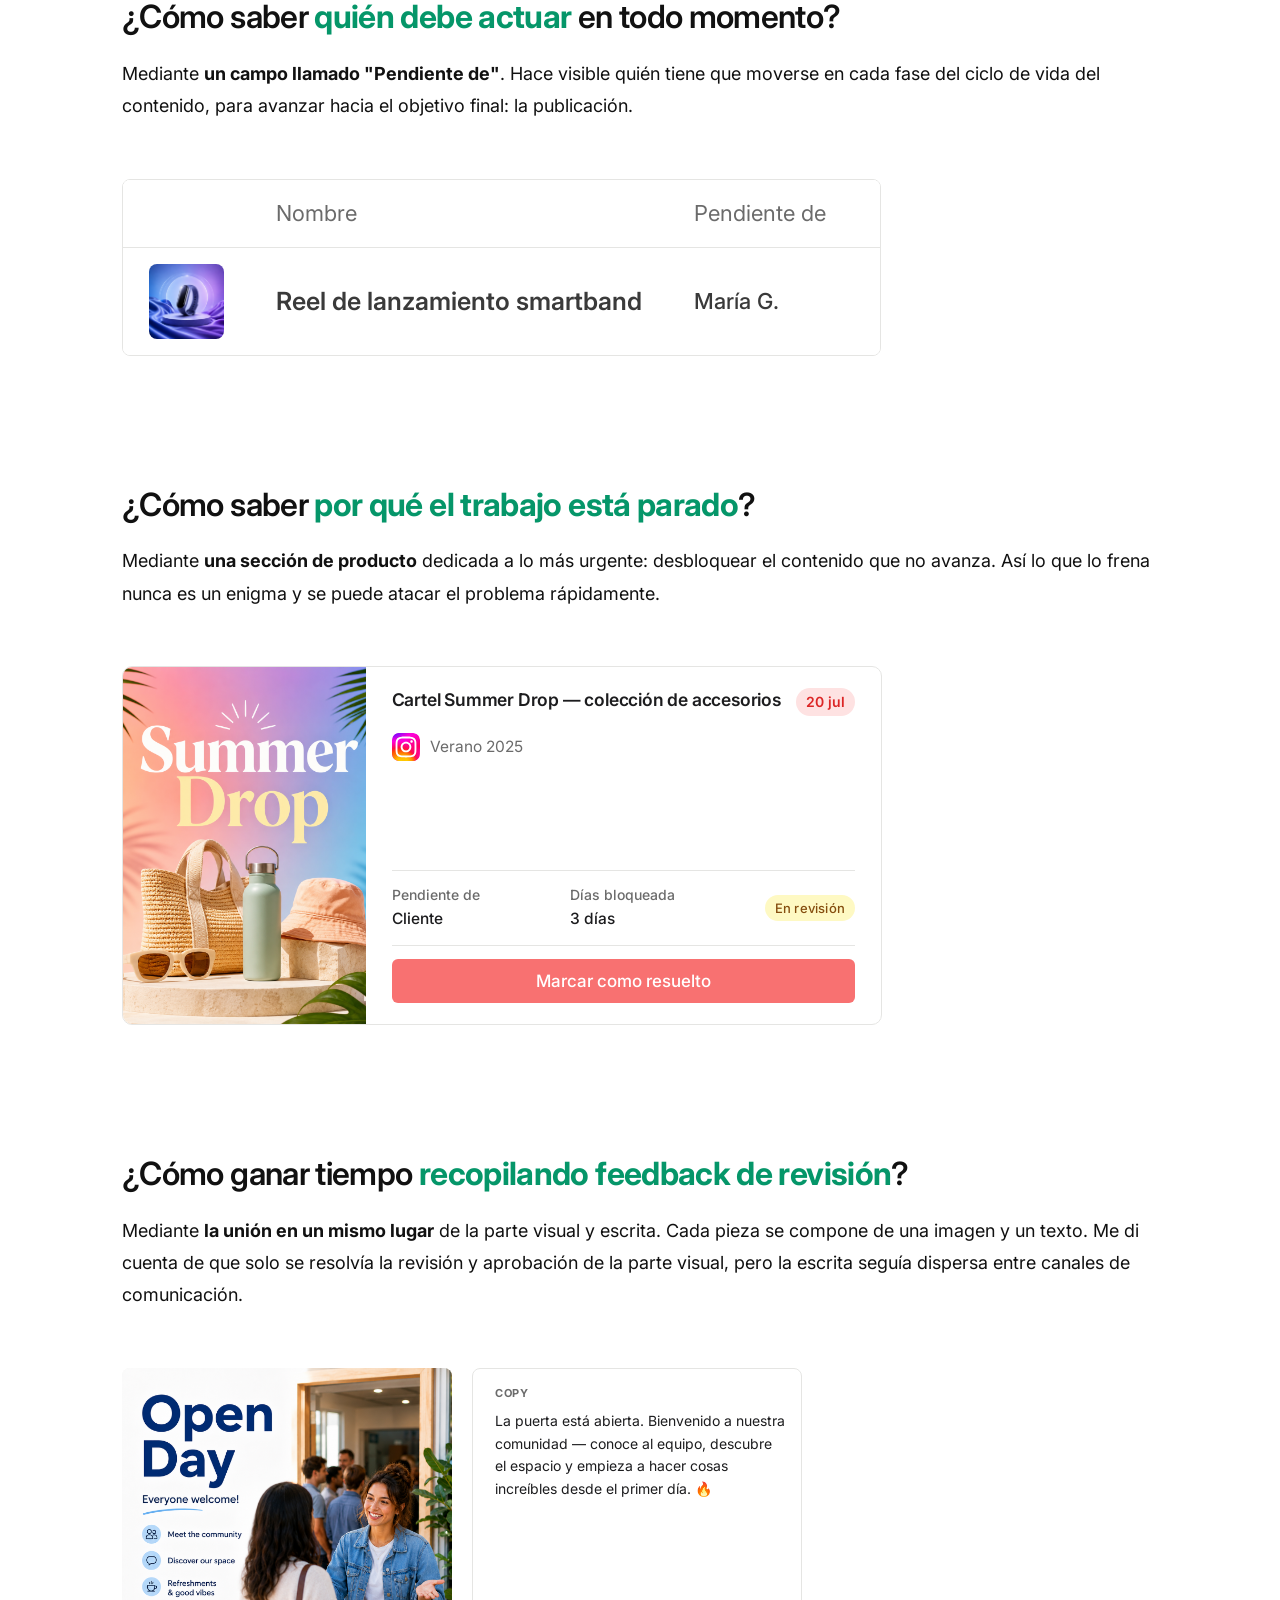
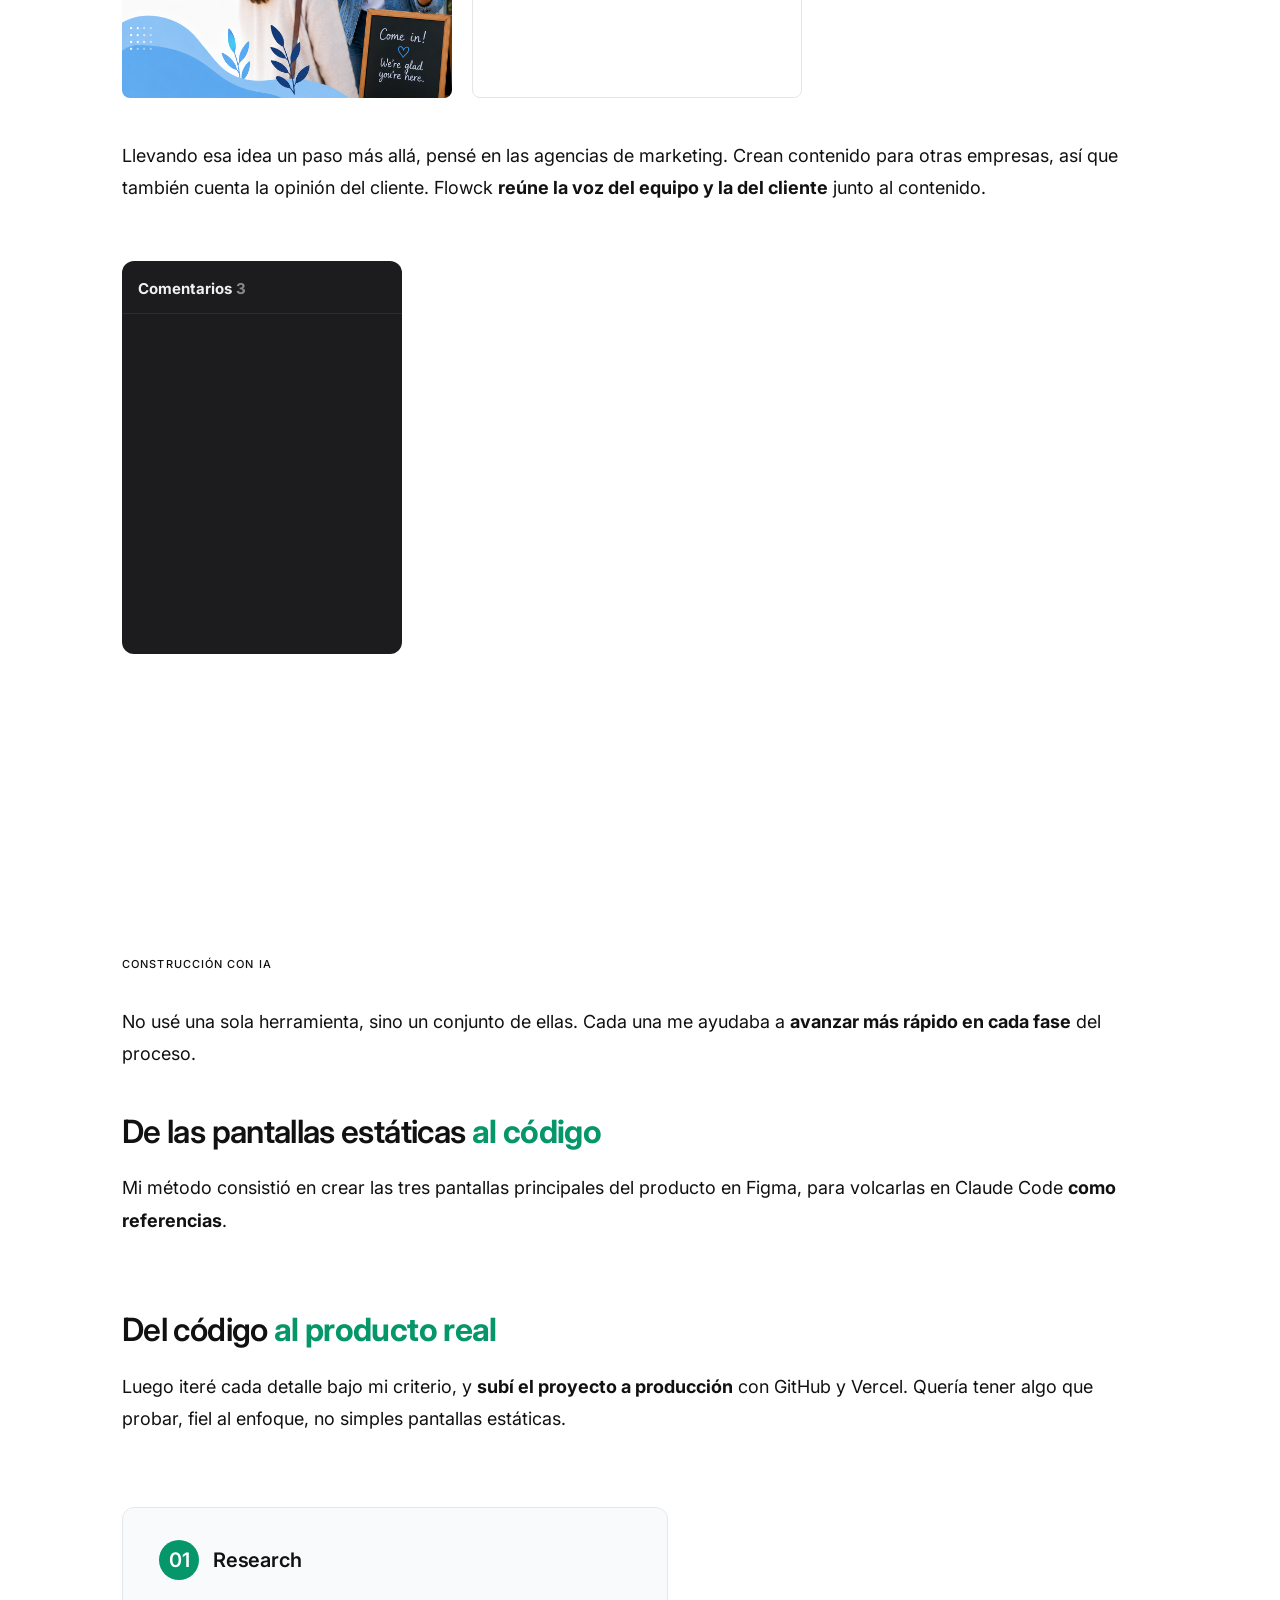
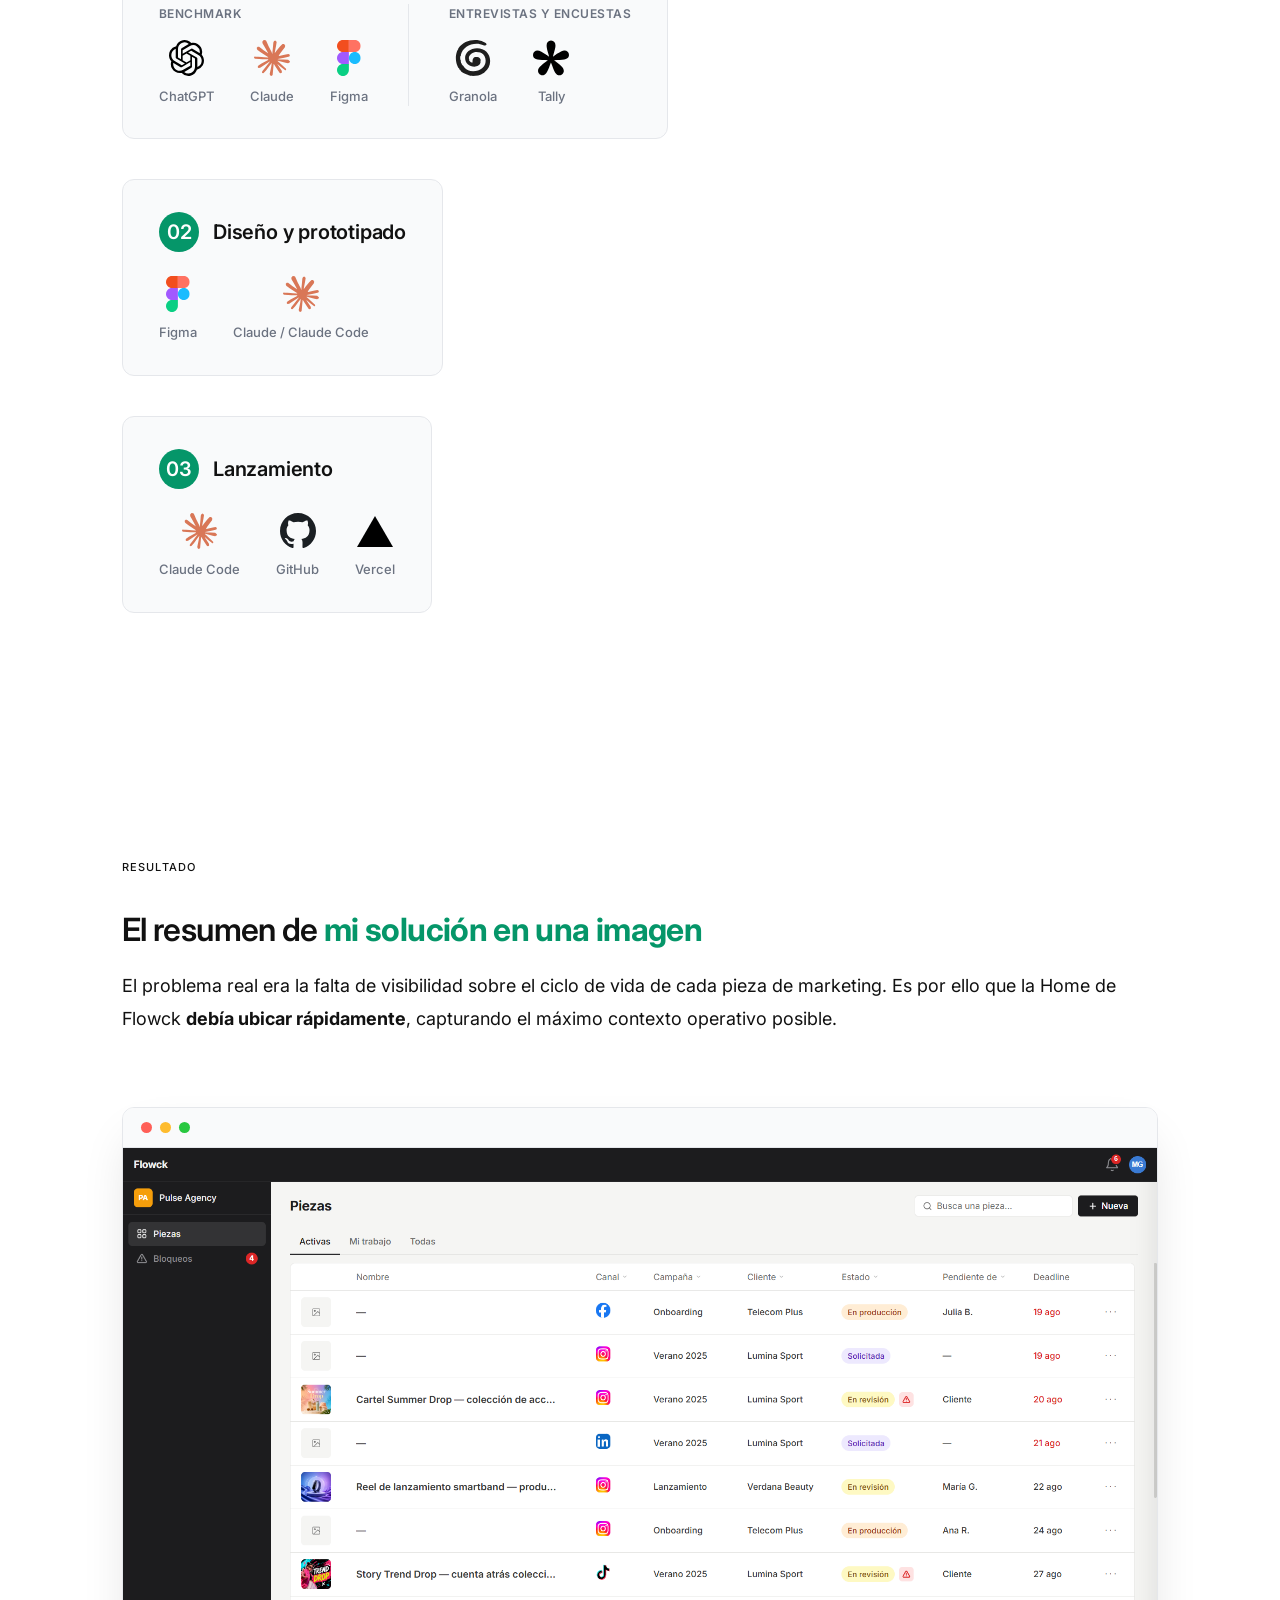
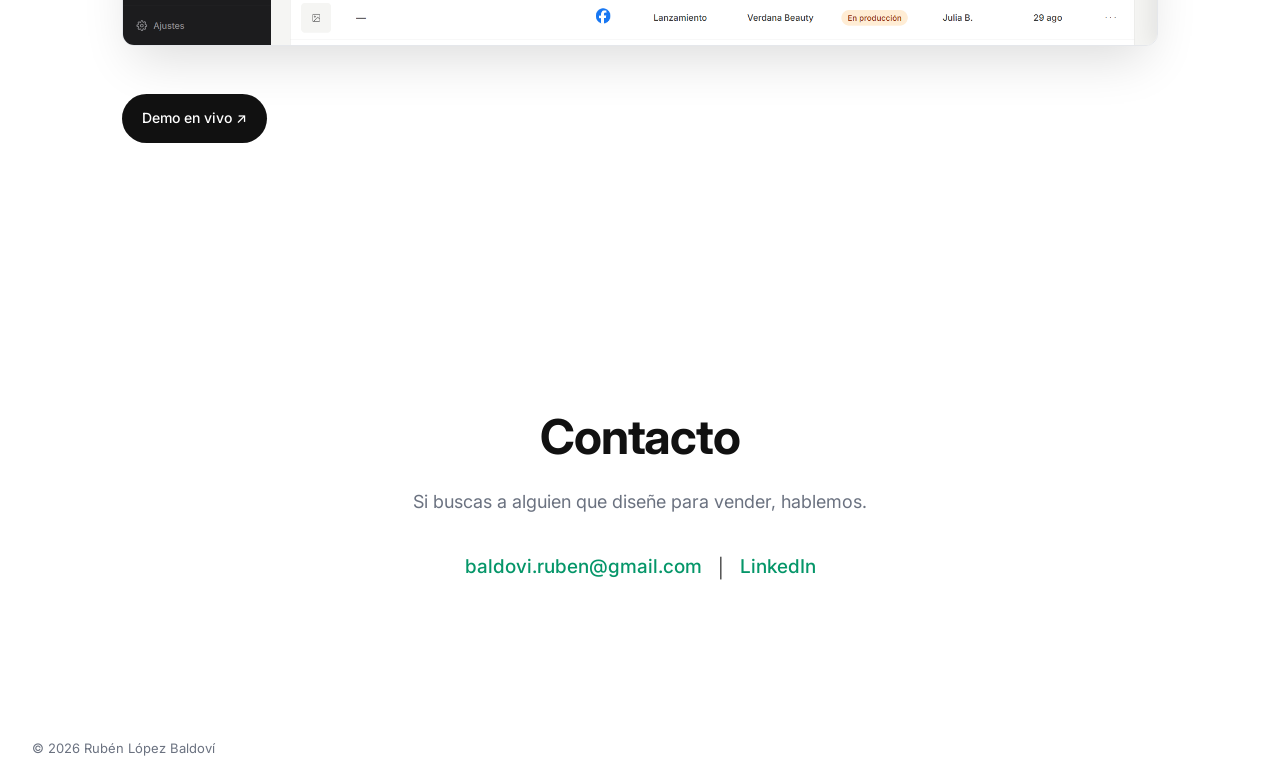
==== commit 4b46df09: "fix: sello — hockey stick con despegue al 40%, sin overflow fuera del SVG Co-Authored-By: Claude Son" ====
--- a/flowck.html
+++ b/flowck.html
@@ -32,7 +32,7 @@
     <!-- HOOK / INTRO -->
     <section class="cs-section" id="hook">
       <svg class="sello" viewBox="0 0 1440 250" preserveAspectRatio="none" aria-hidden="true" focusable="false">
-        <path class="sello__line" d="M -160,185 C 1200,185 1340,60 1560,-120" fill="none" stroke="#6B7280" stroke-opacity="0.20" stroke-width="1.6" stroke-linecap="round"/>
+        <path class="sello__line" d="M -160,245 C 10,245 400,244 576,244 C 752,244 1300,50 1560,45" fill="none" stroke="#6B7280" stroke-opacity="0.20" stroke-width="1.6" stroke-linecap="round"/>
       </svg>
       <div class="container">
         <div class="cs-hook__inner">
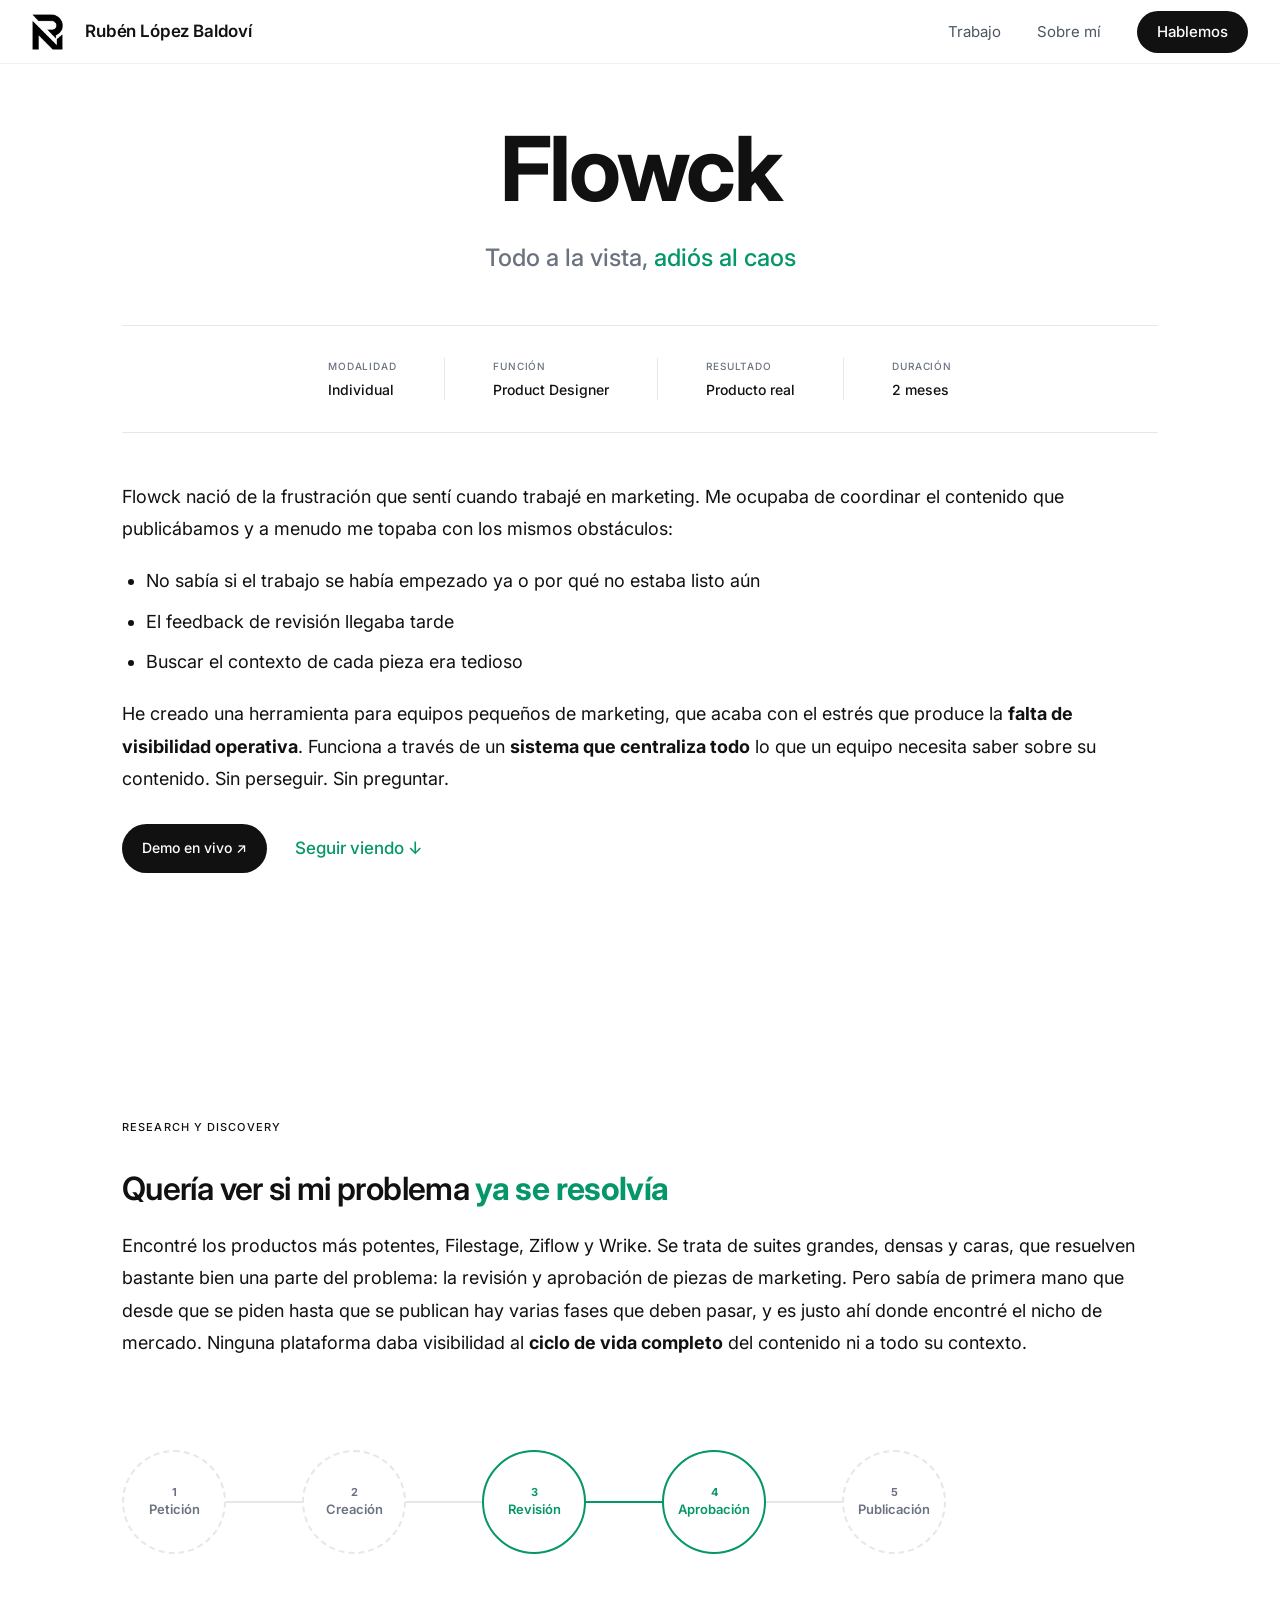
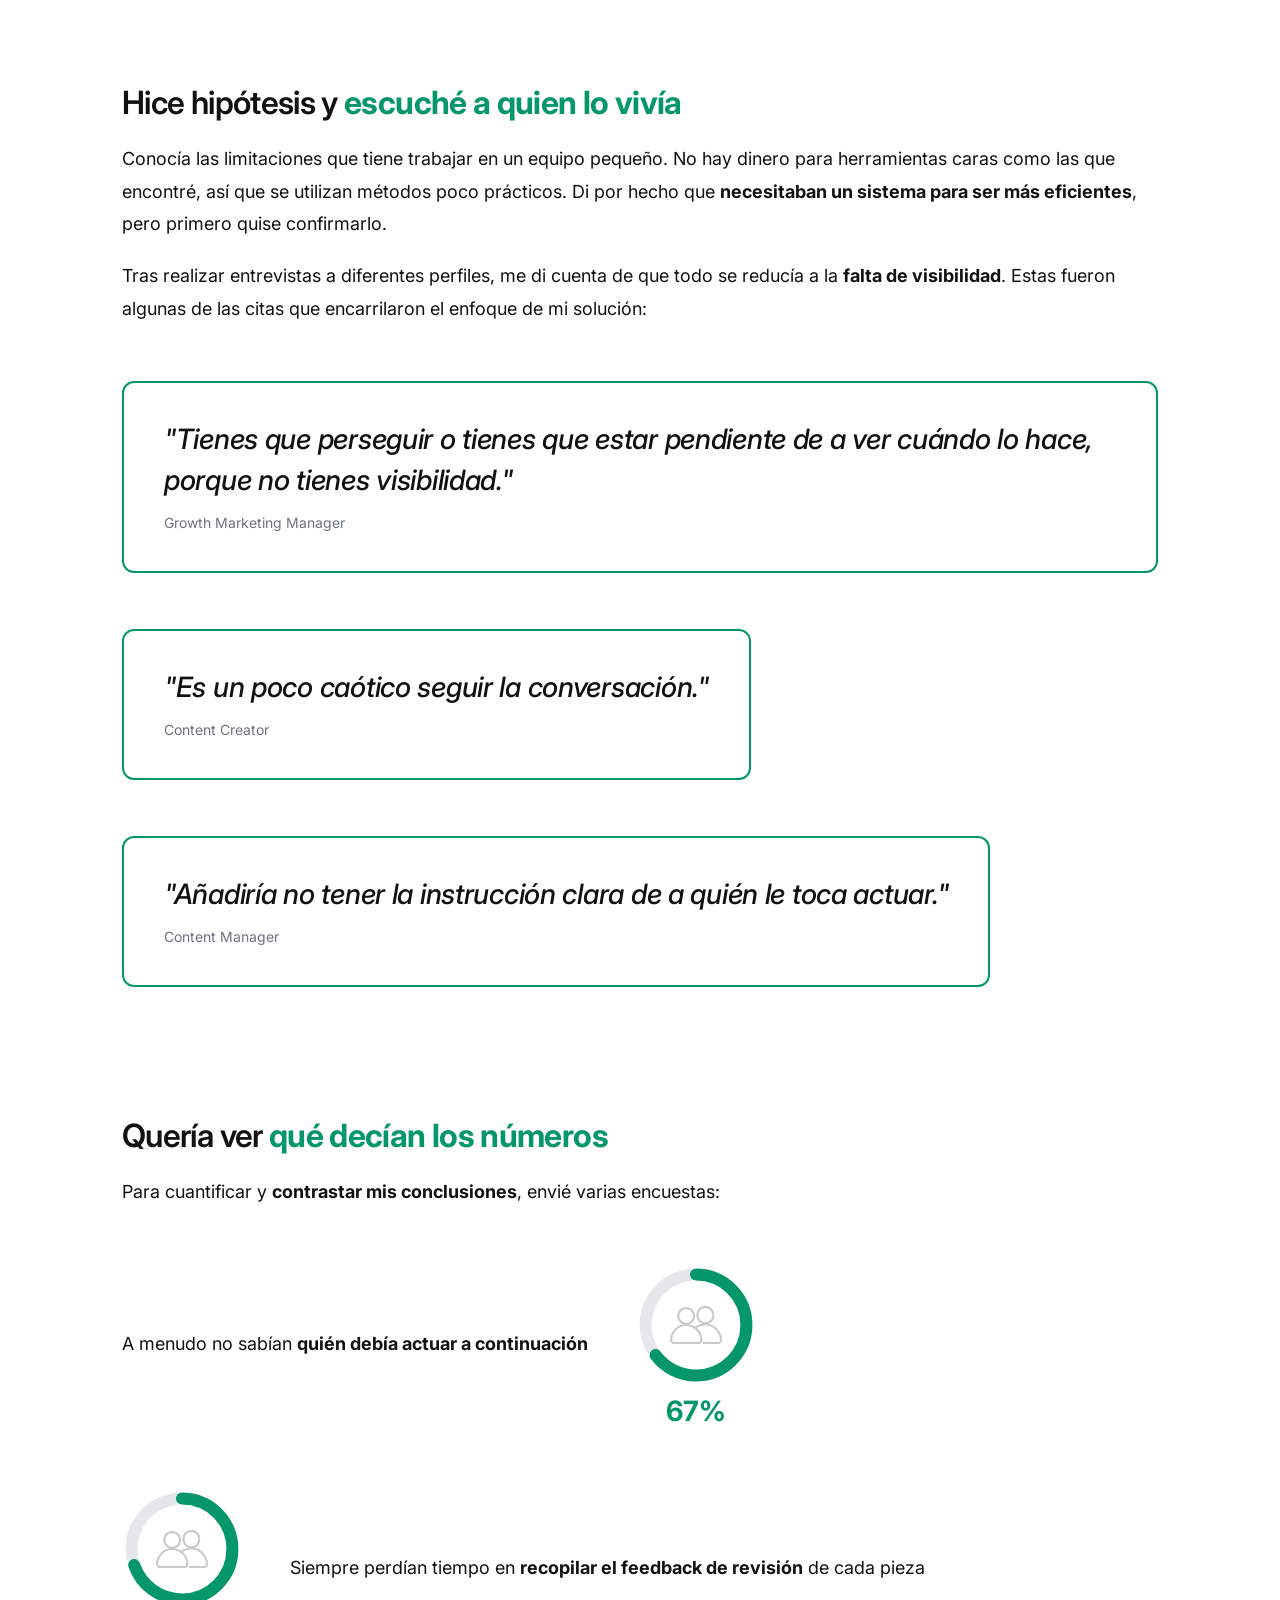
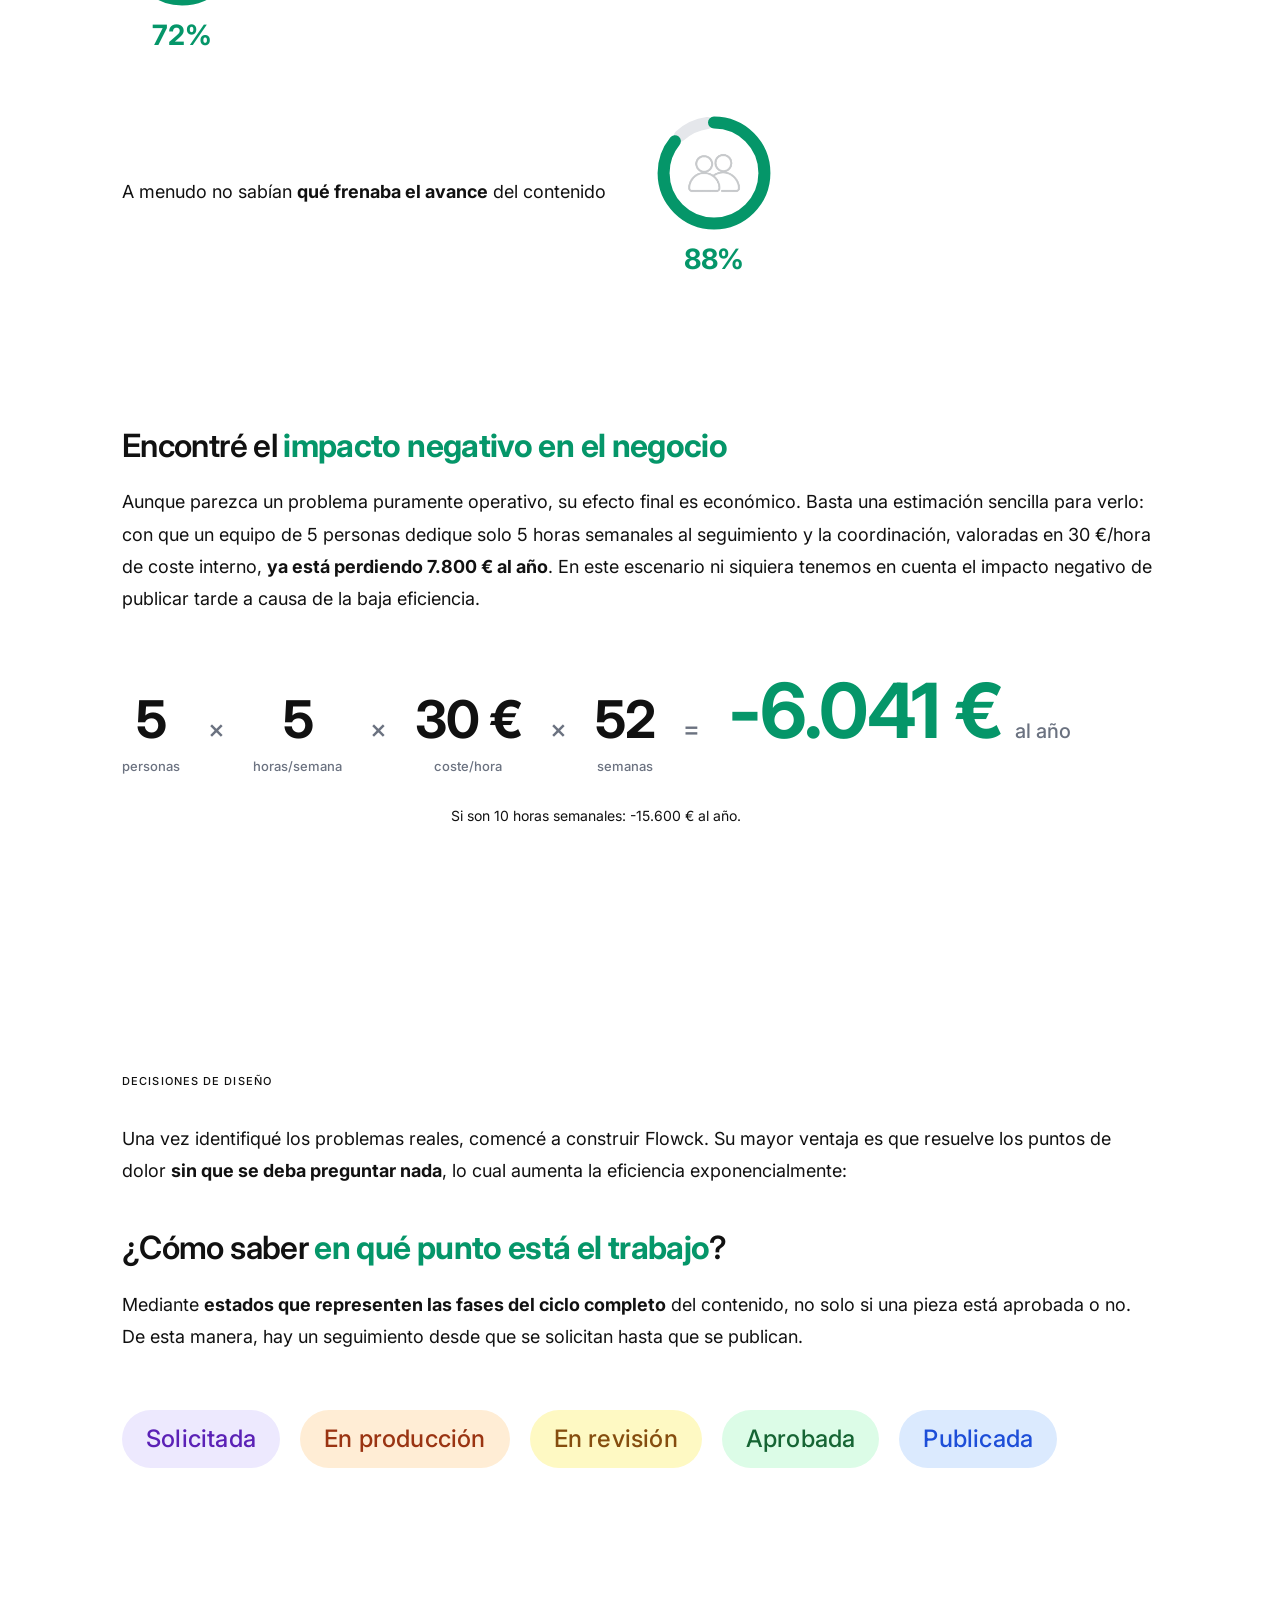
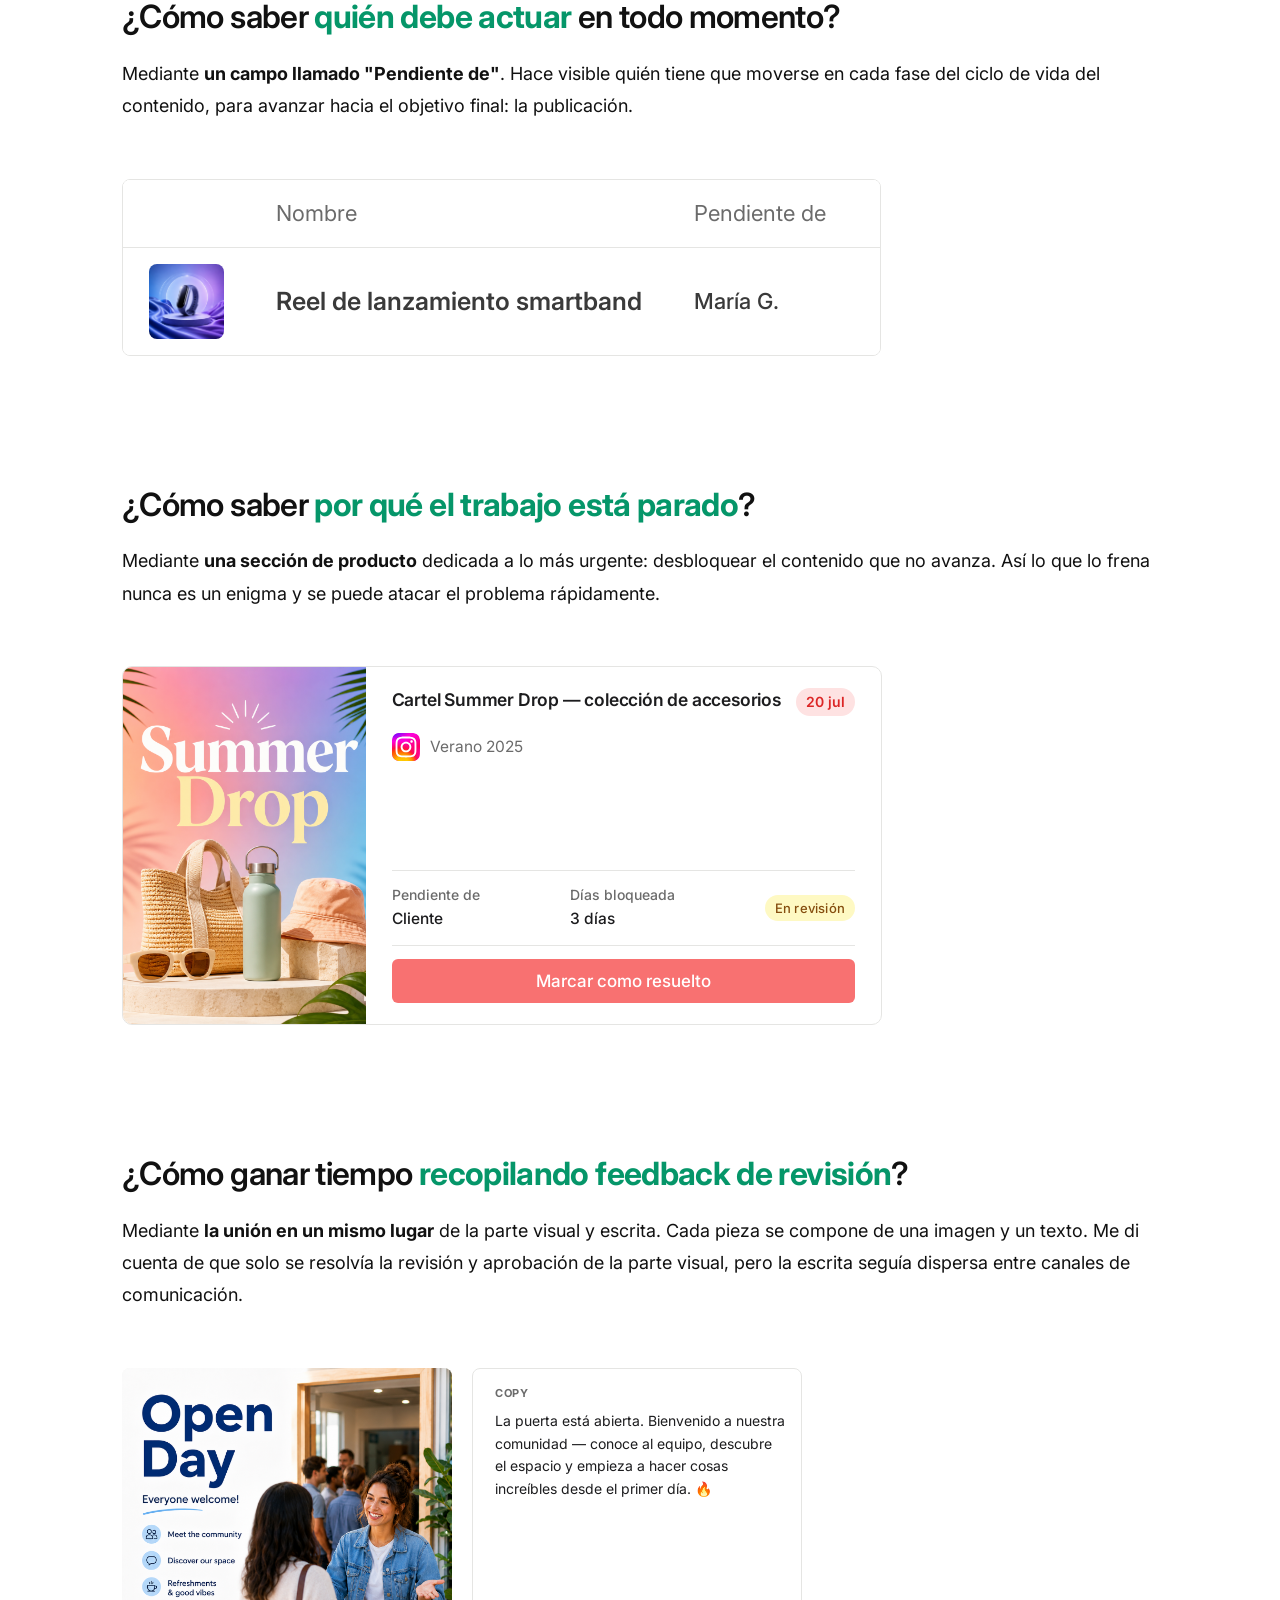
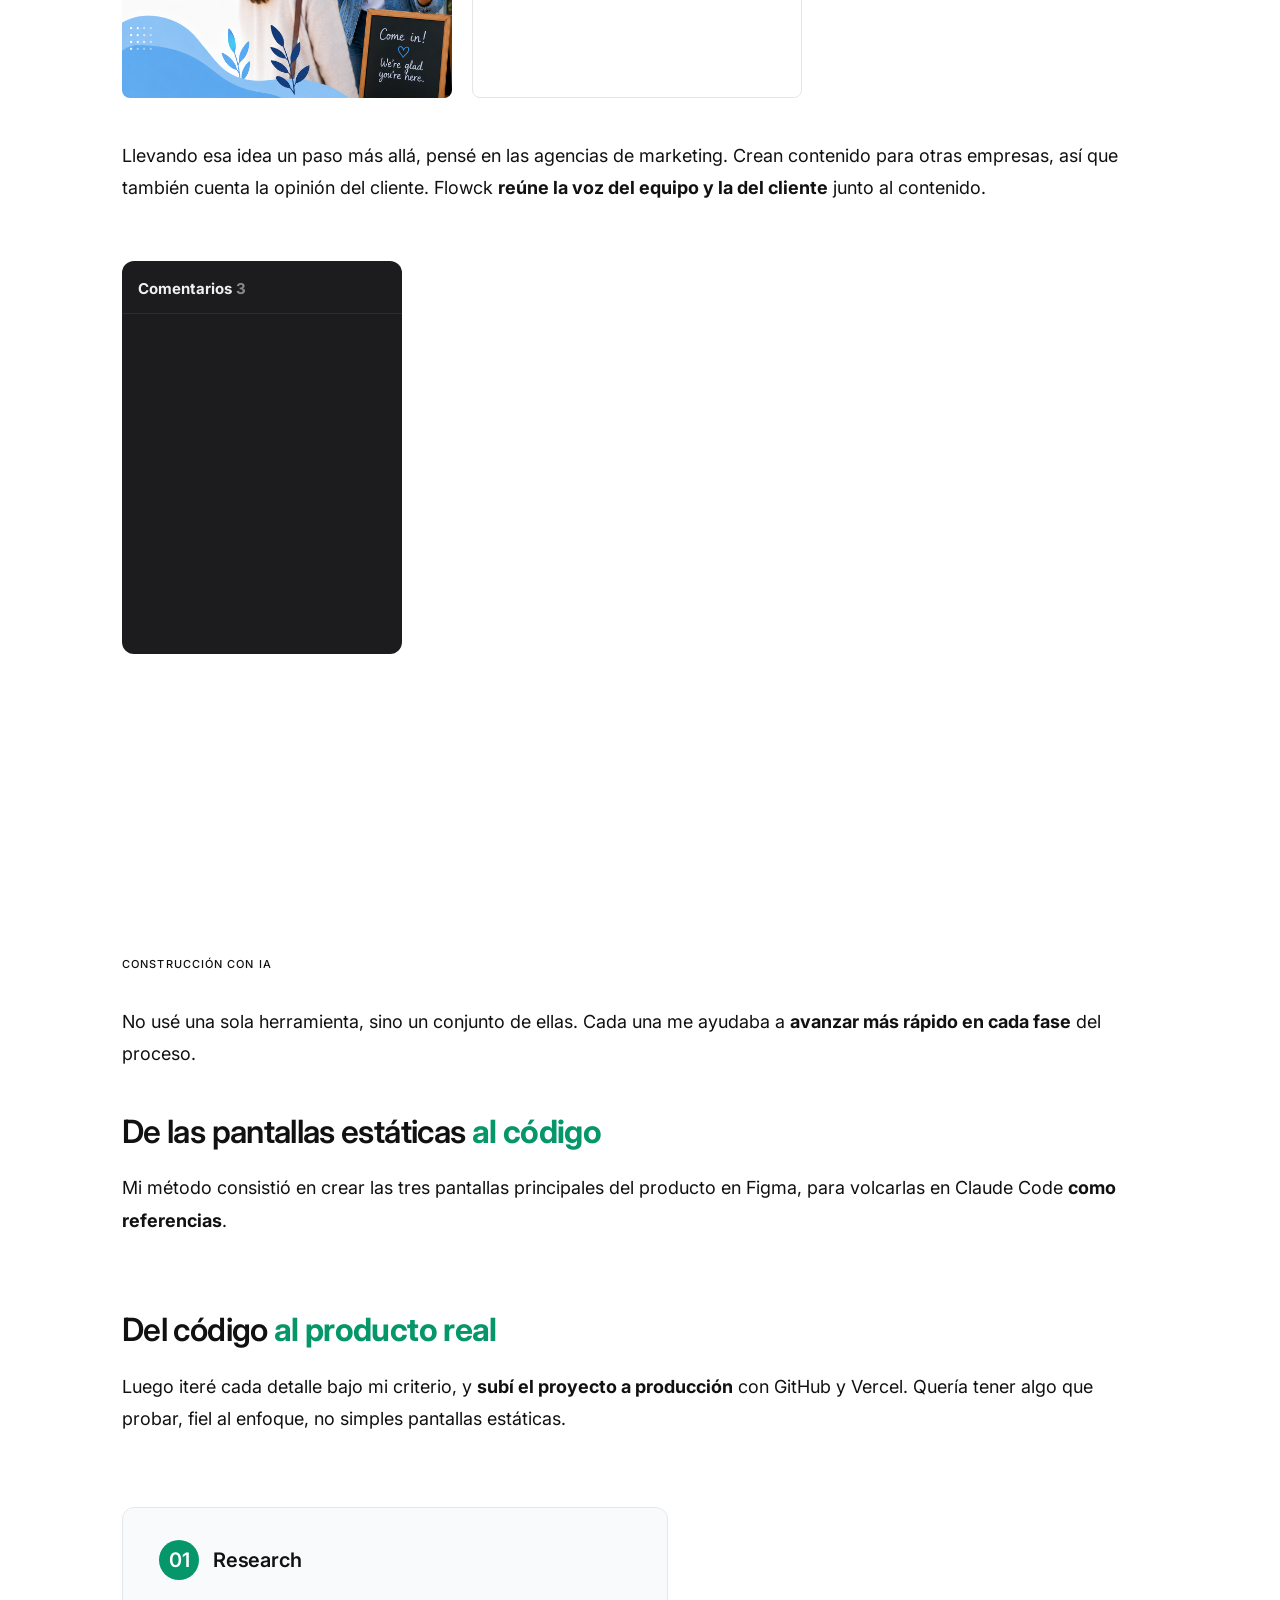
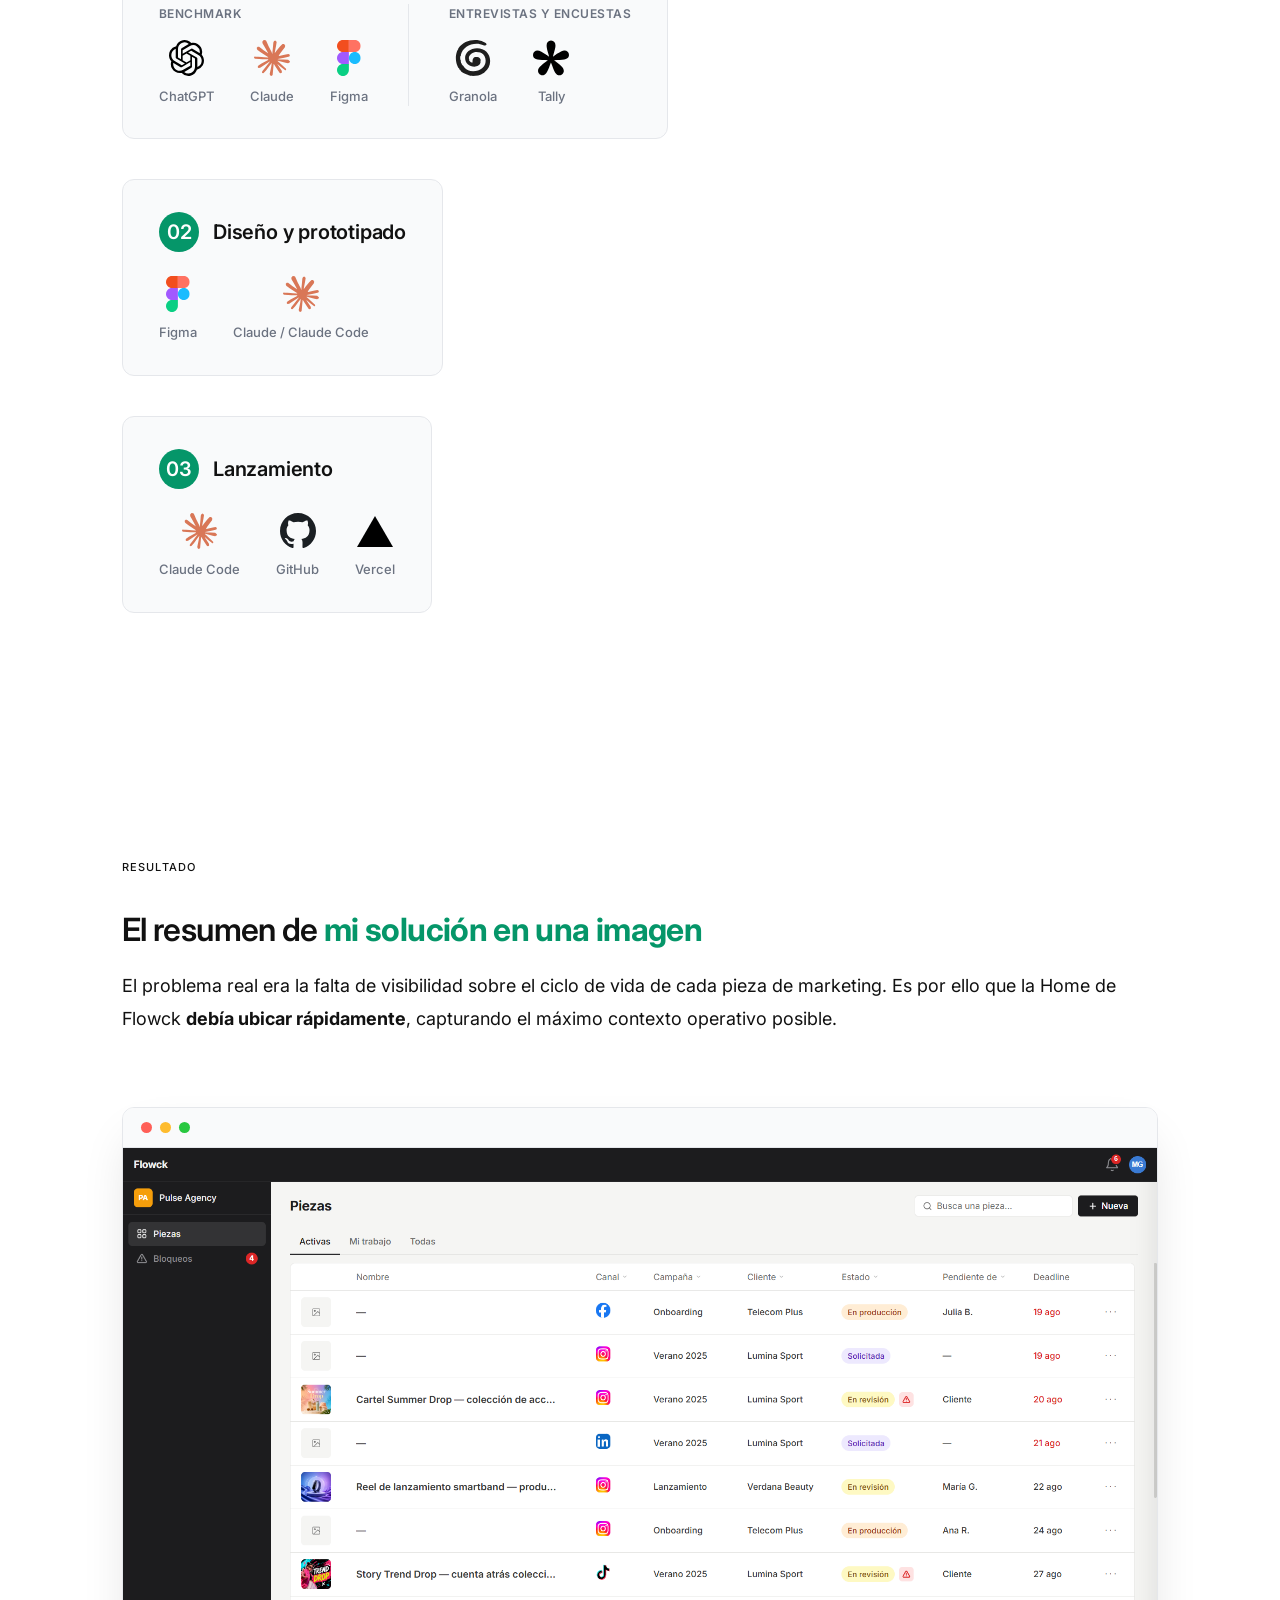
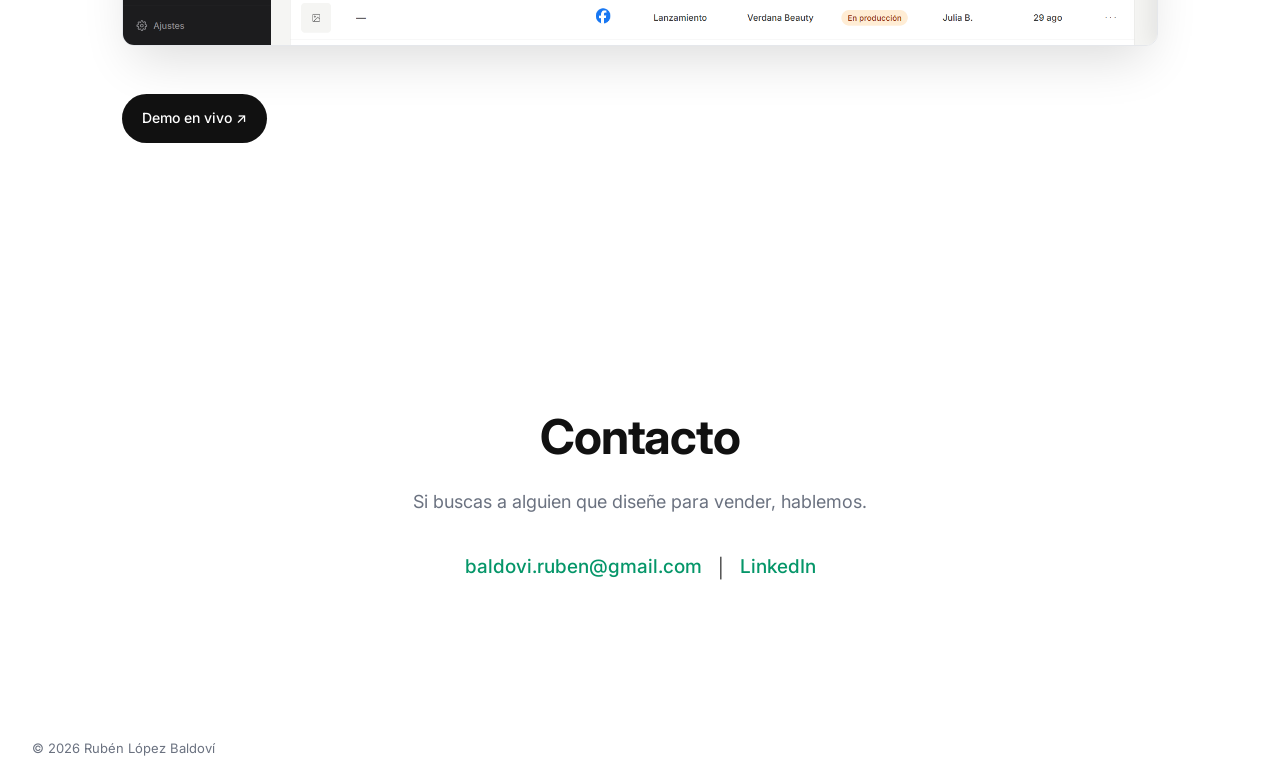
==== commit c5fea461: "remove: elimina sello de curva del hero y hooks en las tres páginas" ====
--- a/flowck.html
+++ b/flowck.html
@@ -31,9 +31,6 @@
 
     <!-- HOOK / INTRO -->
     <section class="cs-section" id="hook">
-      <svg class="sello" viewBox="0 0 1440 250" preserveAspectRatio="none" aria-hidden="true" focusable="false">
-        <path class="sello__line" d="M -160,245 C 10,245 400,244 576,244 C 752,244 1300,50 1560,45" fill="none" stroke="#6B7280" stroke-opacity="0.20" stroke-width="1.6" stroke-linecap="round"/>
-      </svg>
       <div class="container">
         <div class="cs-hook__inner">
           <h1 class="cs-hook__title reveal">Flowck</h1>
--- a/css/styles.css
+++ b/css/styles.css
@@ -887,26 +887,6 @@
   text-align: center;
 }
 
-/* ============================================================
-   SELLO DE IDENTIDAD (Hero + hooks de case studies)
-   ============================================================ */
-.hero,
-#hook {
-  position: relative;
-}
-.sello {
-  position: absolute;
-  bottom: 0;
-  left: 0;
-  width: 100%;
-  height: 250px;
-  pointer-events: none;
-  z-index: 0;
-  overflow: visible;
-}
-@media (max-width: 600px) {
-  .sello { display: none; }
-}
 .contact__title {
   font-size: clamp(32px, 4vw, 48px);
   font-weight: 700;
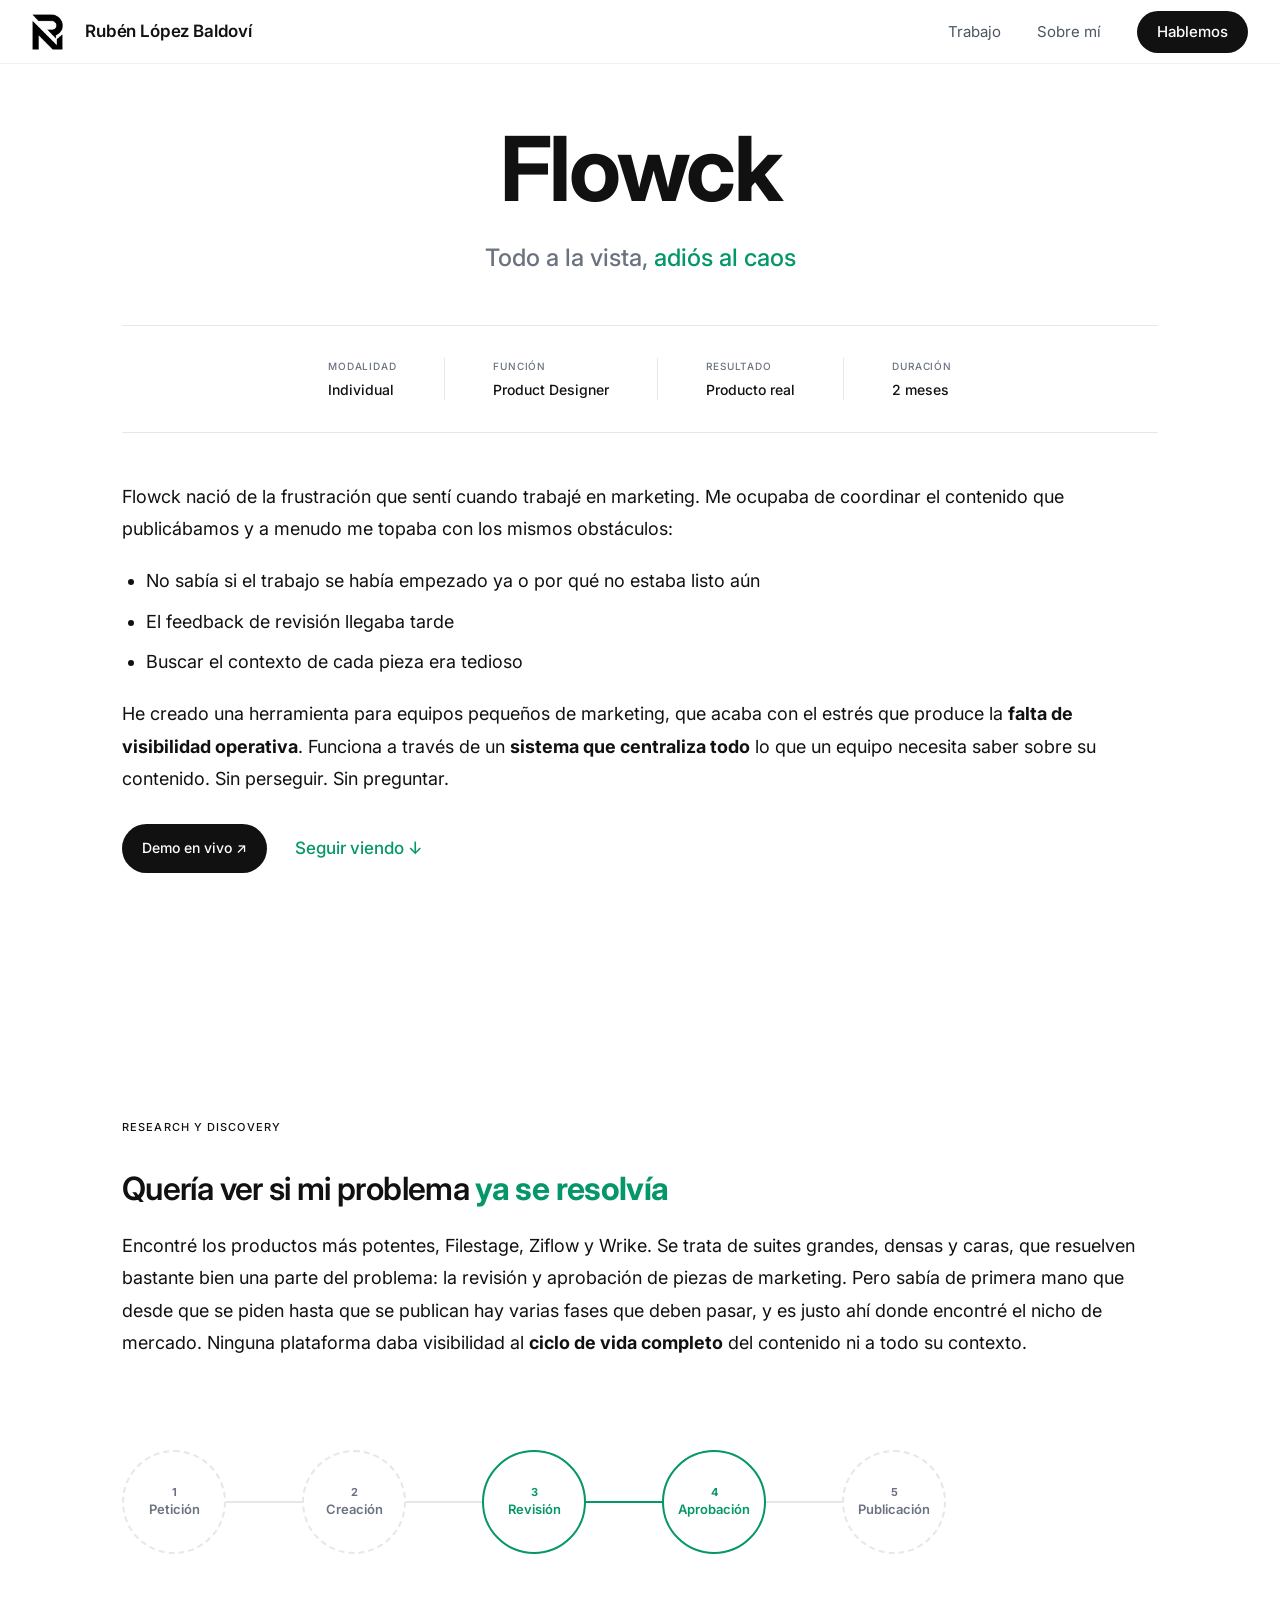
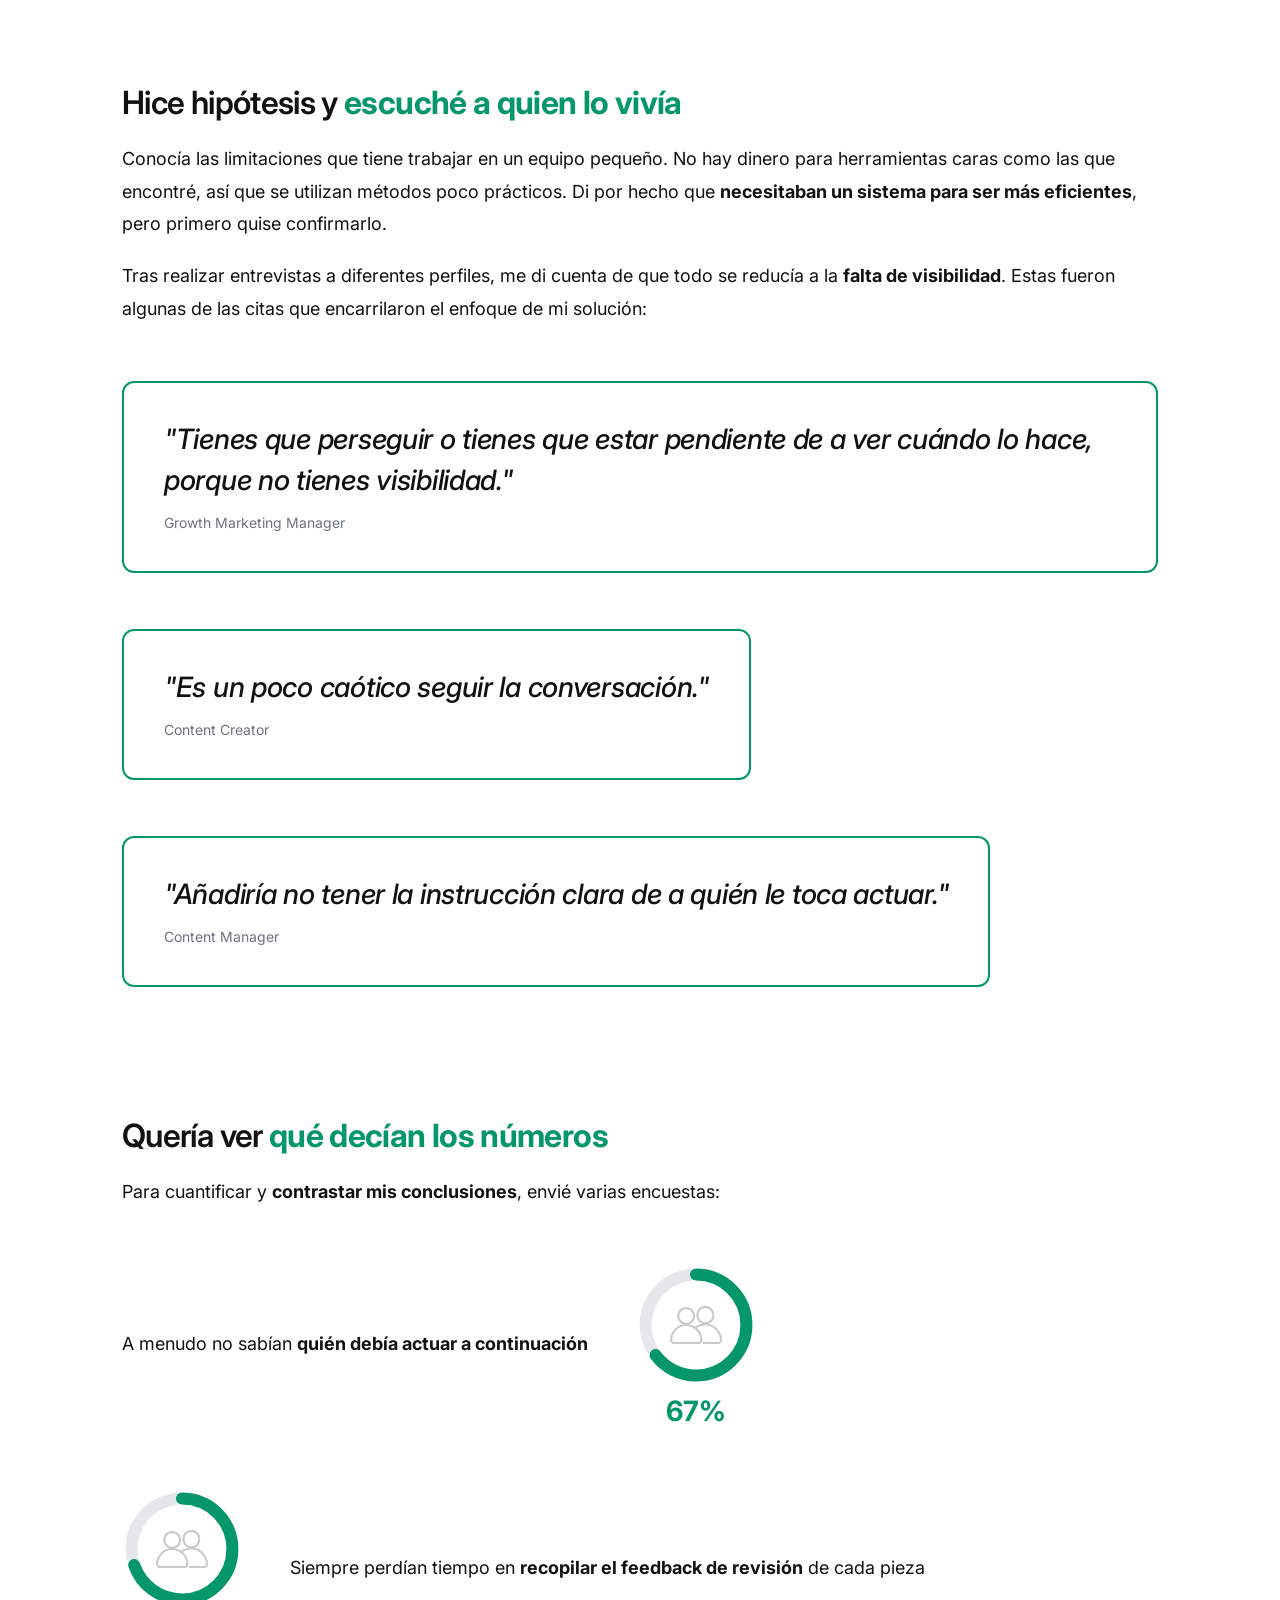
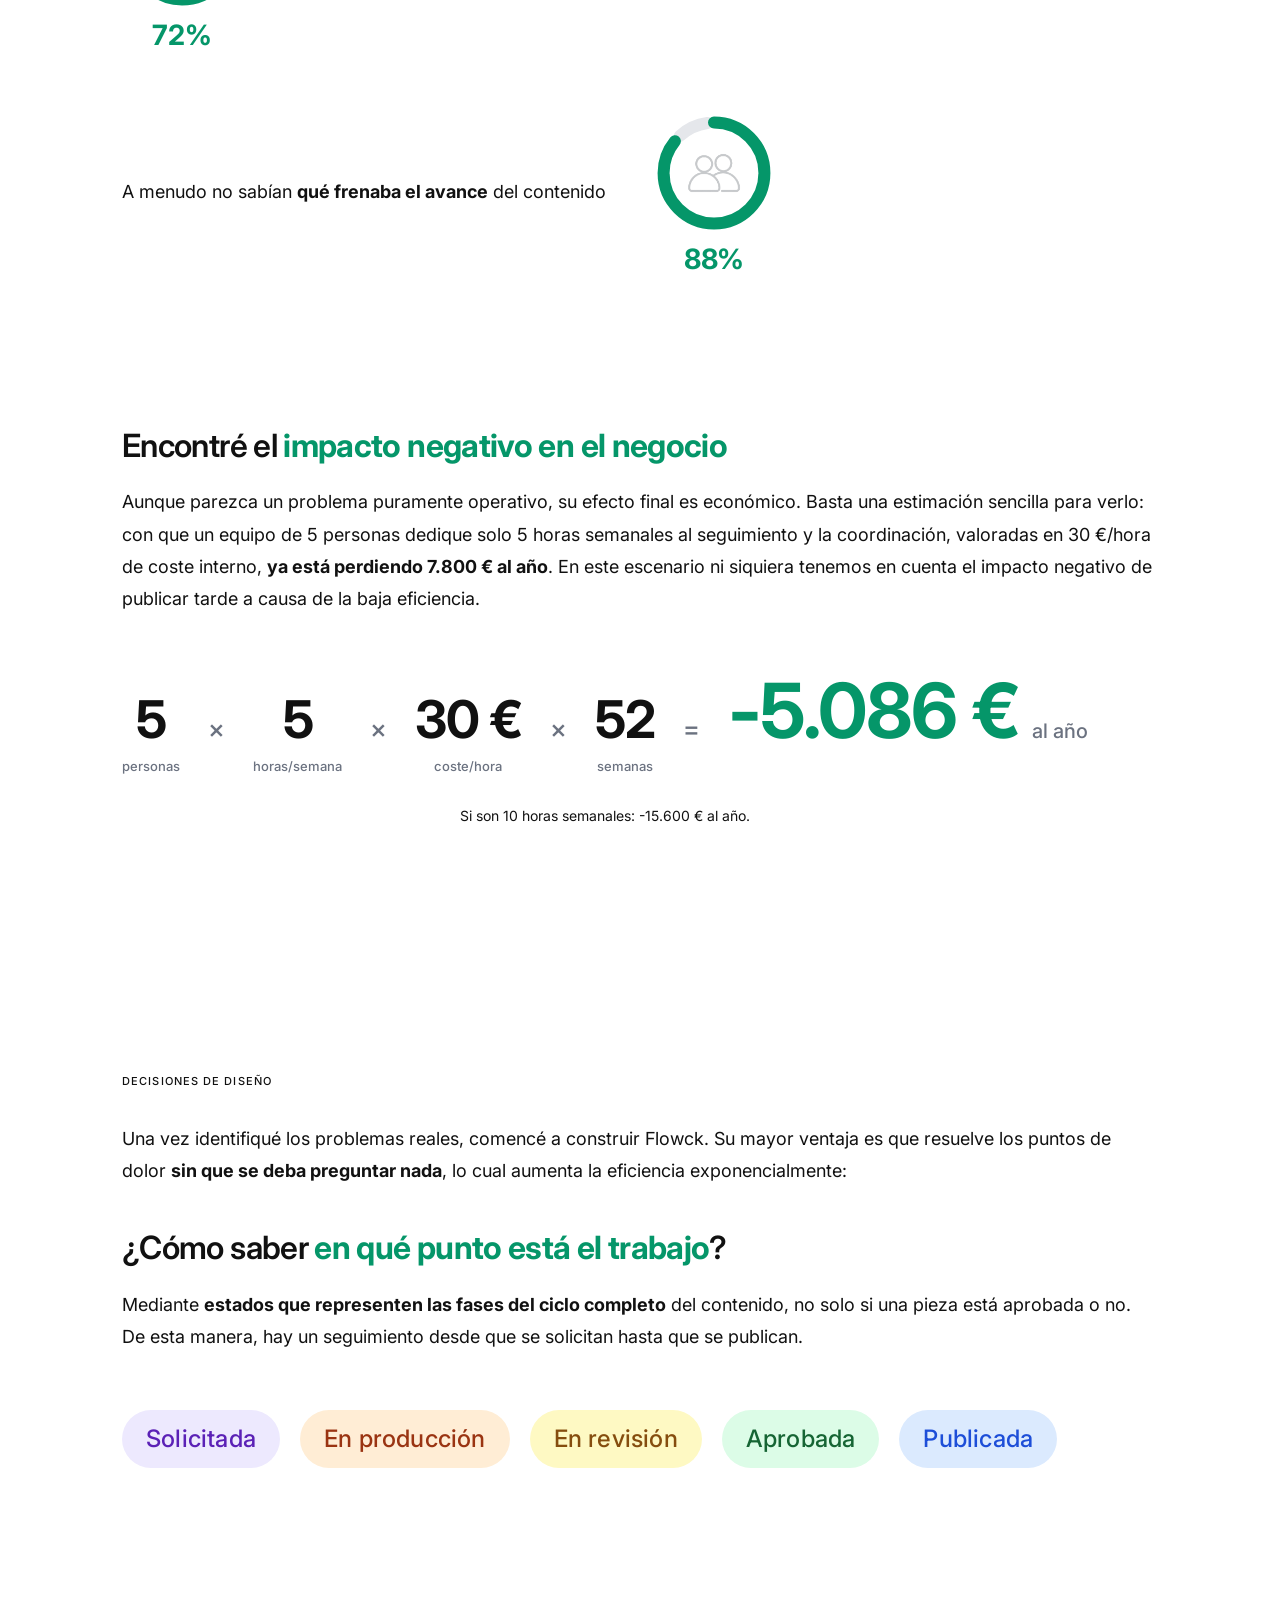
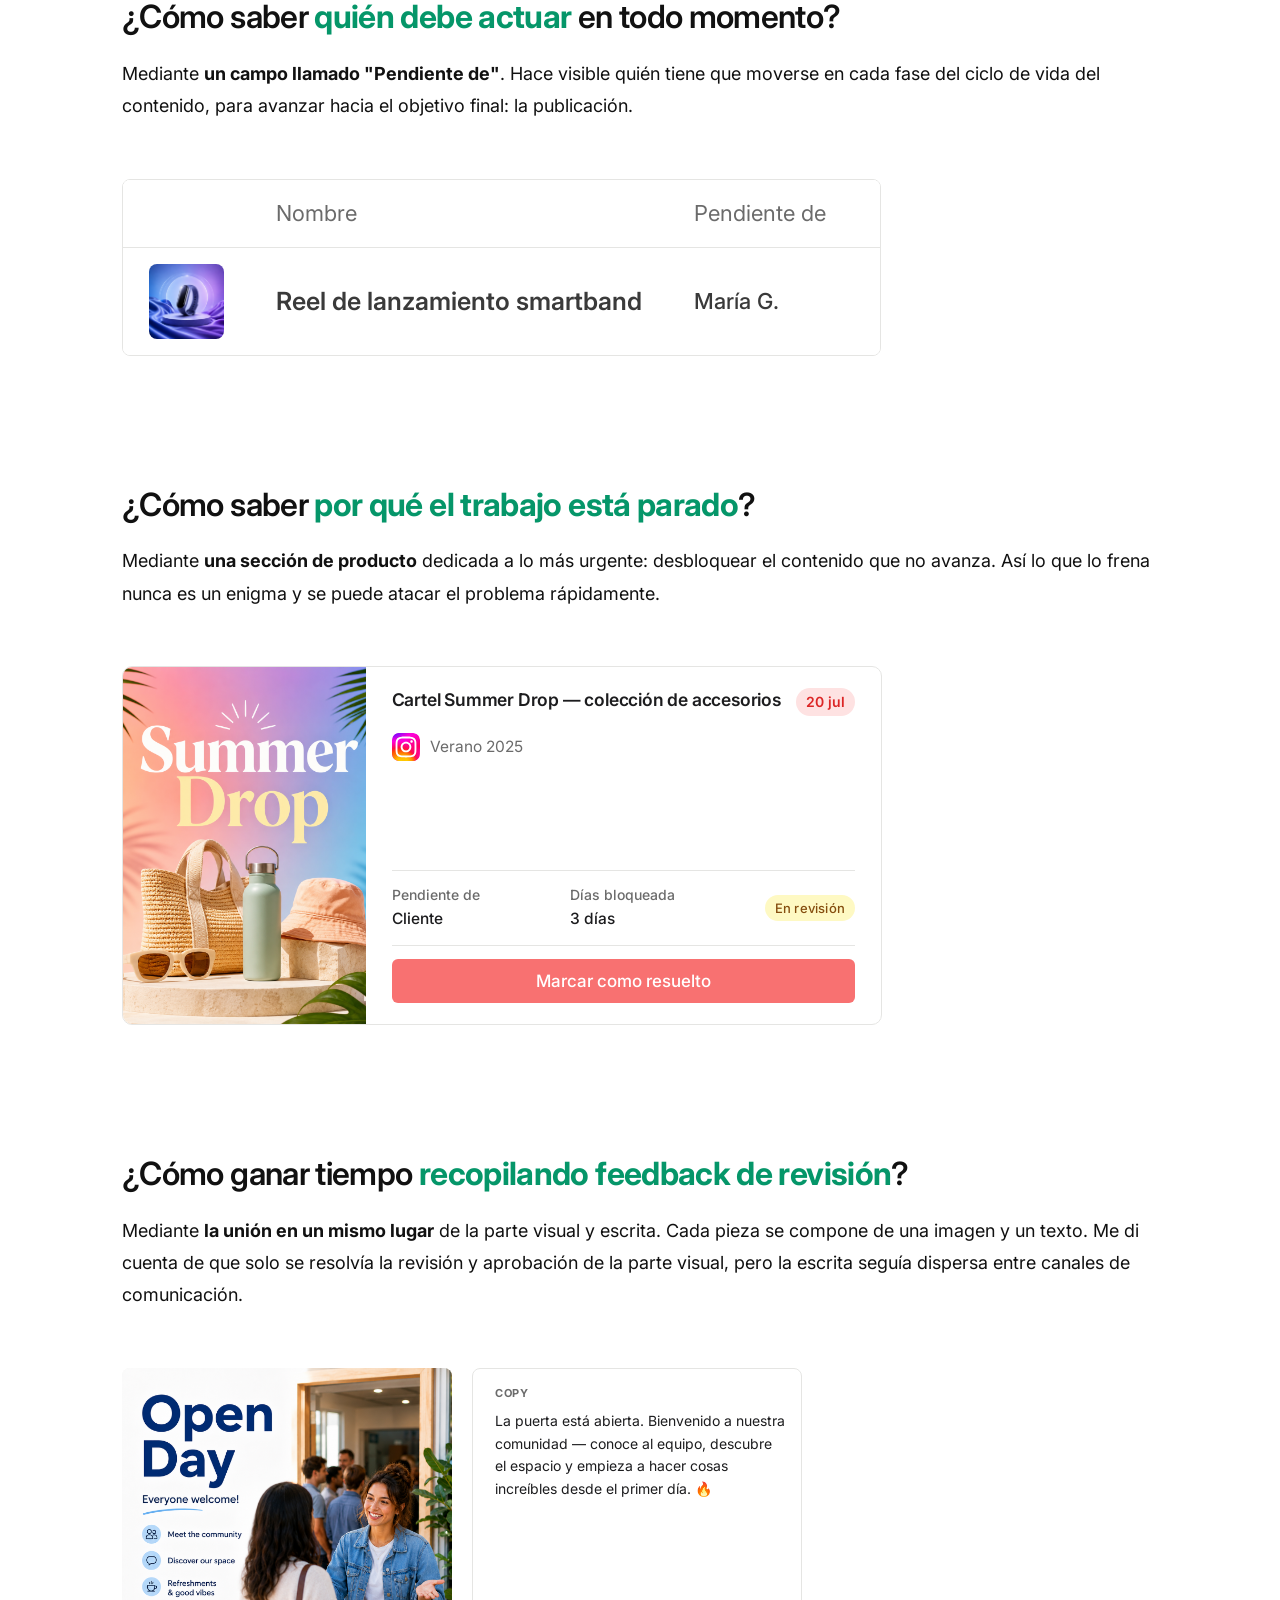
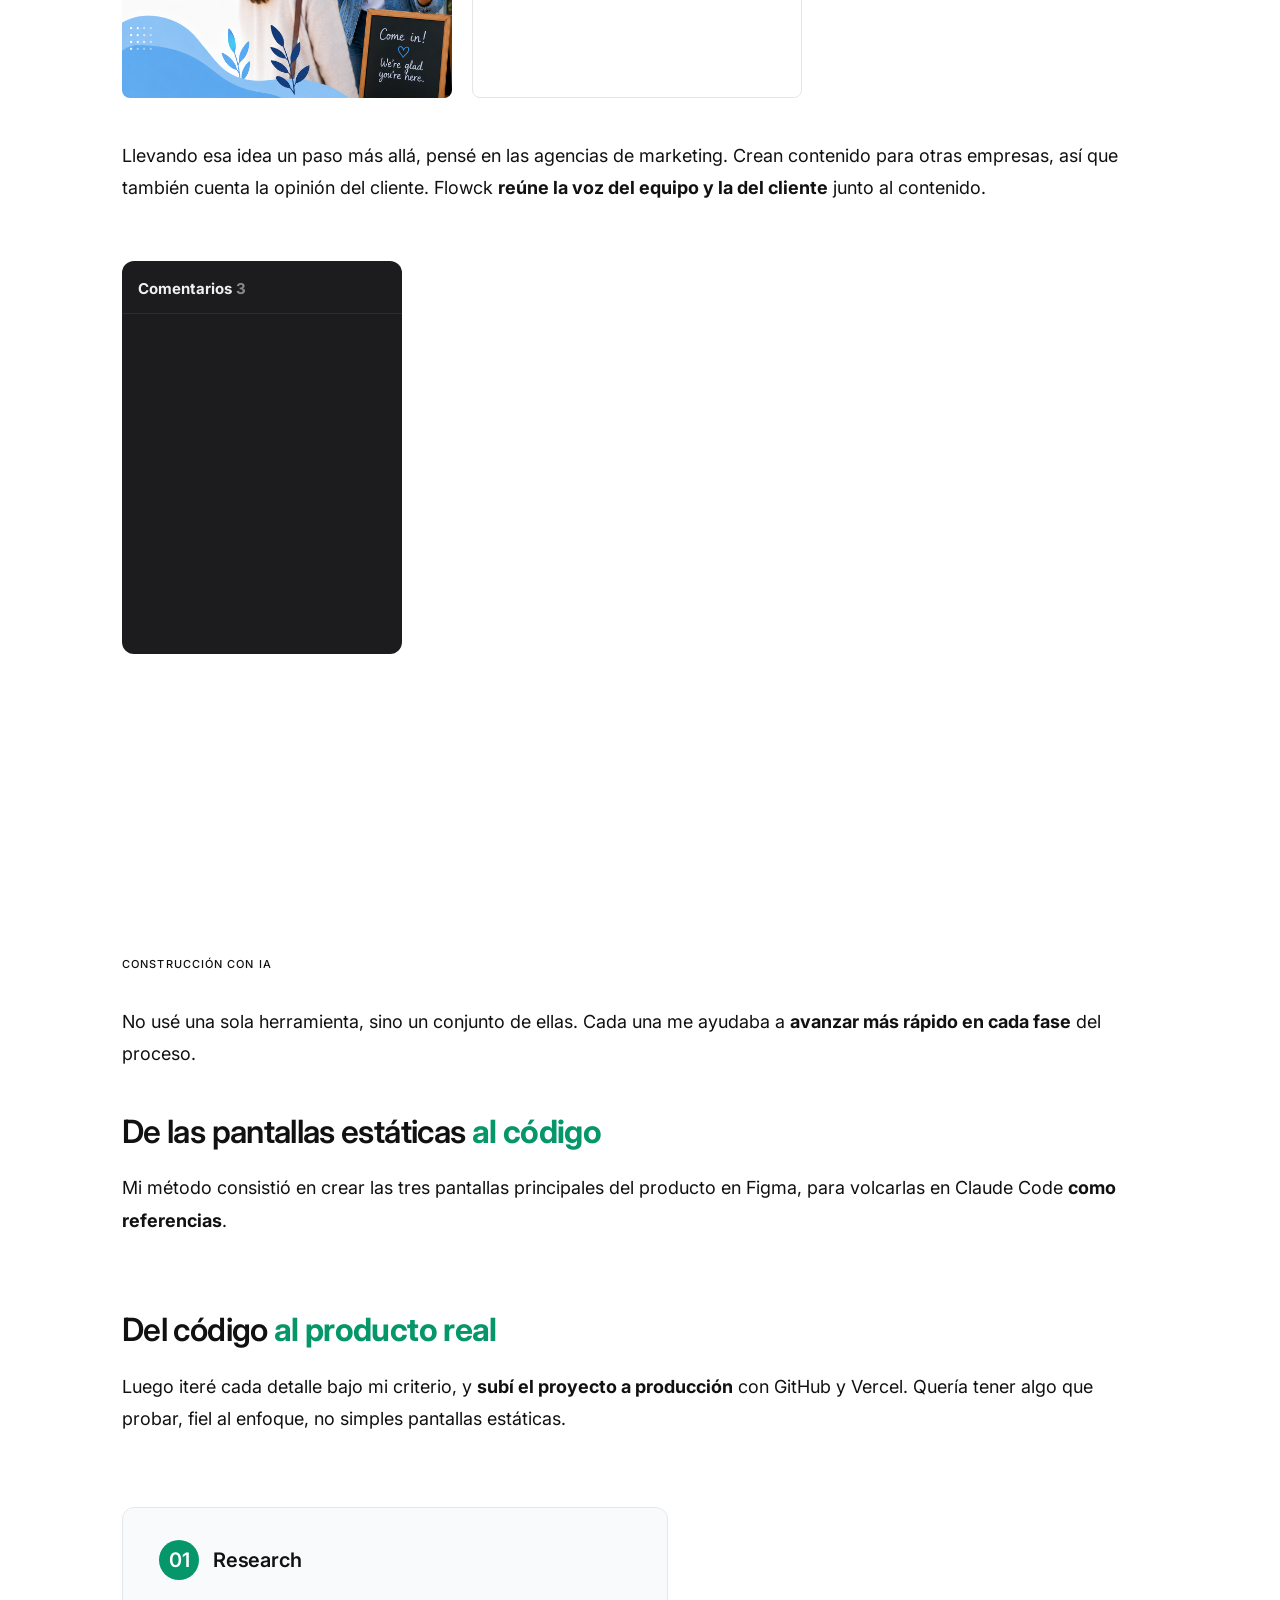
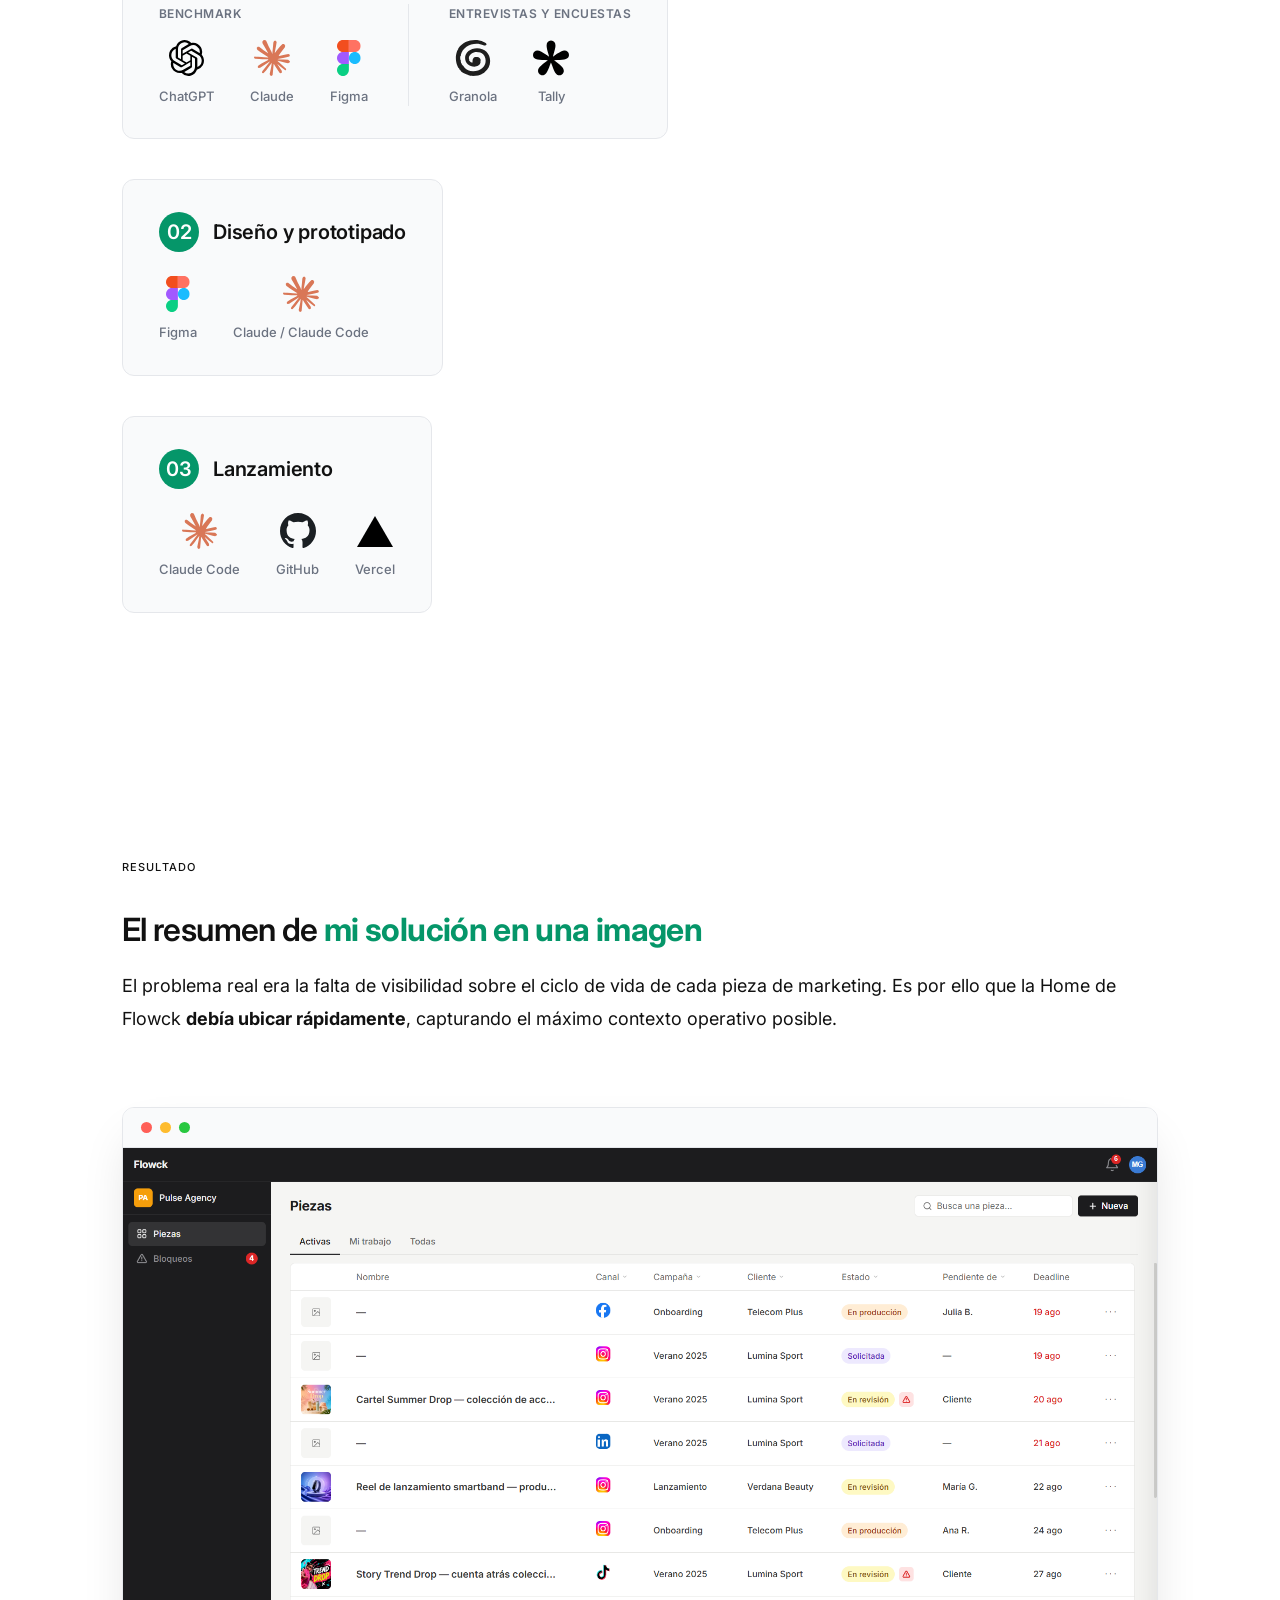
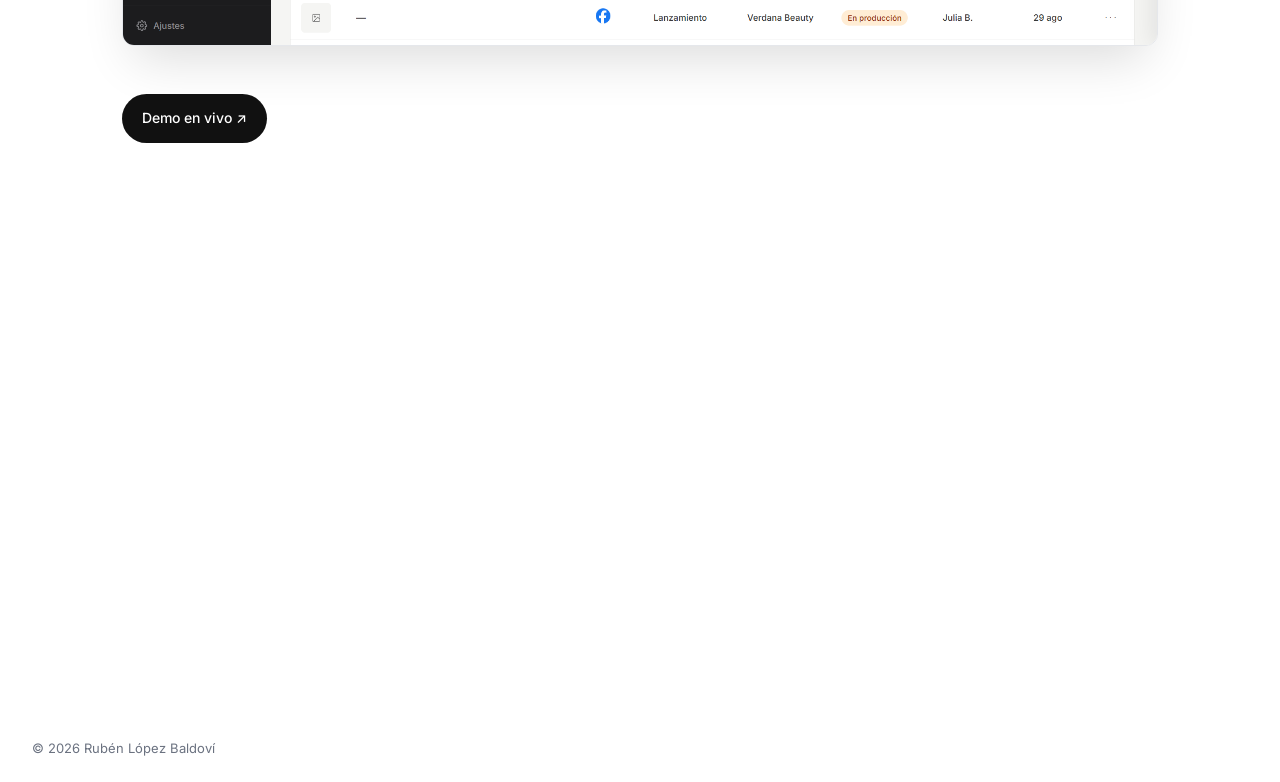
==== commit e36d11b0: "perf: lazy loading en imagenes de contenido (home, flowck, orris)" ====
--- a/flowck.html
+++ b/flowck.html
@@ -132,7 +132,7 @@
                     <circle class="cs-donut__track" cx="50" cy="50" r="42" stroke-dasharray="81.09 263.89" stroke-dashoffset="-176.81"></circle>
                     <circle class="cs-donut__value" cx="50" cy="50" r="42" stroke-dasharray="263.89 263.89" stroke-dashoffset="263.89" data-target-offset="93.09"></circle>
                   </svg>
-                  <img src="assets/images/icon-comparten-piso.png" alt="" class="cs-donut__icon">
+                  <img loading="lazy" src="assets/images/icon-comparten-piso.png" alt="" class="cs-donut__icon">
                 </div>
                 <div class="cs-donut__legend">
                   <span class="cs-donut__legend-label">67%</span>
@@ -150,7 +150,7 @@
                     <circle class="cs-donut__track" cx="50" cy="50" r="42" stroke-dasharray="67.89 263.89" stroke-dashoffset="-190.00"></circle>
                     <circle class="cs-donut__value" cx="50" cy="50" r="42" stroke-dasharray="263.89 263.89" stroke-dashoffset="263.89" data-target-offset="79.89"></circle>
                   </svg>
-                  <img src="assets/images/icon-comparten-piso.png" alt="" class="cs-donut__icon">
+                  <img loading="lazy" src="assets/images/icon-comparten-piso.png" alt="" class="cs-donut__icon">
                 </div>
                 <div class="cs-donut__legend">
                   <span class="cs-donut__legend-label">72%</span>
@@ -168,7 +168,7 @@
                     <circle class="cs-donut__track" cx="50" cy="50" r="42" stroke-dasharray="25.67 263.89" stroke-dashoffset="-232.23"></circle>
                     <circle class="cs-donut__value" cx="50" cy="50" r="42" stroke-dasharray="263.89 263.89" stroke-dashoffset="263.89" data-target-offset="37.67"></circle>
                   </svg>
-                  <img src="assets/images/icon-comparten-piso.png" alt="" class="cs-donut__icon">
+                  <img loading="lazy" src="assets/images/icon-comparten-piso.png" alt="" class="cs-donut__icon">
                 </div>
                 <div class="cs-donut__legend">
                   <span class="cs-donut__legend-label">88%</span>
@@ -248,7 +248,7 @@
               <tbody>
                 <tr>
                   <td class="cs-pr-col-img">
-                    <img src="assets/images/imagen-7.png" alt="" class="cs-pr-thumb cs-pr-fade" data-pr-part="thumb">
+                    <img loading="lazy" src="assets/images/imagen-7.png" alt="" class="cs-pr-thumb cs-pr-fade" data-pr-part="thumb">
                   </td>
                   <td class="cs-pr-col-name">
                     <span class="cs-pr-name cs-pr-fade" data-pr-part="name">Reel de lanzamiento smartband</span>
@@ -269,7 +269,7 @@
           <p class="cs-subm__text">Mediante <strong>una sección de producto</strong> dedicada a lo más urgente: desbloquear el contenido que no avanza. Así lo que lo frena nunca es un enigma y se puede atacar el problema rápidamente.</p>
           <div class="cs-blockcard-demo reveal">
             <div class="cs-blockcard">
-              <img class="cs-blockcard__img" src="assets/images/imagen-1.png" alt="">
+              <img loading="lazy" class="cs-blockcard__img" src="assets/images/imagen-1.png" alt="">
               <div class="cs-blockcard__body">
                 <div class="cs-blockcard__header">
                   <div class="cs-blockcard__title">Cartel Summer Drop — colección de accesorios</div>
@@ -277,7 +277,7 @@
                 </div>
                 <div class="cs-blockcard__meta">
                   <span class="cs-ch-icon" title="Instagram">
-                    <img src="assets/icons/instagram.svg" alt="Instagram">
+                    <img loading="lazy" src="assets/icons/instagram.svg" alt="Instagram">
                   </span>
                   <span class="cs-blockcard__campaign">Verano 2025</span>
                 </div>
@@ -314,7 +314,7 @@
           <h3 class="cs-subm__title">¿Cómo ganar tiempo <strong>recopilando feedback de revisión</strong>?</h3>
           <p class="cs-subm__text">Mediante <strong>la unión en un mismo lugar</strong> de la parte visual y escrita. Cada pieza se compone de una imagen y un texto. Me di cuenta de que solo se resolvía la revisión y aprobación de la parte visual, pero la escrita seguía dispersa entre canales de comunicación.</p>
           <div class="cs-detail-demo reveal">
-            <img class="cs-detail-demo__img" src="assets/images/imagen-3.png" alt="">
+            <img loading="lazy" class="cs-detail-demo__img" src="assets/images/imagen-3.png" alt="">
             <div class="cs-detail-demo__copy">
               <div class="cs-detail-demo__label">Copy</div>
               <div class="cs-detail-demo__text">La puerta está abierta. Bienvenido a nuestra comunidad — conoce al equipo, descubre el espacio y empieza a hacer cosas increíbles desde el primer día. 🔥</div>
@@ -383,15 +383,15 @@
                 <span class="cs-tools-group__label">Benchmark</span>
                 <div class="cs-tools-row">
                   <div class="cs-tool">
-                    <img class="cs-tool__icon" src="assets/logos/openai.svg" alt="">
+                    <img loading="lazy" class="cs-tool__icon" src="assets/logos/openai.svg" alt="">
                     <span class="cs-tool__label">ChatGPT</span>
                   </div>
                   <div class="cs-tool">
-                    <img class="cs-tool__icon" src="assets/logos/claude.svg" alt="">
+                    <img loading="lazy" class="cs-tool__icon" src="assets/logos/claude.svg" alt="">
                     <span class="cs-tool__label">Claude</span>
                   </div>
                   <div class="cs-tool">
-                    <img class="cs-tool__icon" src="assets/logos/figma.svg" alt="">
+                    <img loading="lazy" class="cs-tool__icon" src="assets/logos/figma.svg" alt="">
                     <span class="cs-tool__label">Figma</span>
                   </div>
                 </div>
@@ -400,11 +400,11 @@
                 <span class="cs-tools-group__label">Entrevistas y encuestas</span>
                 <div class="cs-tools-row">
                   <div class="cs-tool">
-                    <img class="cs-tool__icon" src="assets/logos/granola.svg" alt="">
+                    <img loading="lazy" class="cs-tool__icon" src="assets/logos/granola.svg" alt="">
                     <span class="cs-tool__label">Granola</span>
                   </div>
                   <div class="cs-tool">
-                    <img class="cs-tool__icon" src="assets/logos/tally.svg" alt="">
+                    <img loading="lazy" class="cs-tool__icon" src="assets/logos/tally.svg" alt="">
                     <span class="cs-tool__label">Tally</span>
                   </div>
                 </div>
@@ -419,11 +419,11 @@
             </div>
             <div class="cs-tools-row">
               <div class="cs-tool">
-                <img class="cs-tool__icon" src="assets/logos/figma.svg" alt="">
+                <img loading="lazy" class="cs-tool__icon" src="assets/logos/figma.svg" alt="">
                 <span class="cs-tool__label">Figma</span>
               </div>
               <div class="cs-tool">
-                <img class="cs-tool__icon" src="assets/logos/claude.svg" alt="">
+                <img loading="lazy" class="cs-tool__icon" src="assets/logos/claude.svg" alt="">
                 <span class="cs-tool__label">Claude / Claude Code</span>
               </div>
             </div>
@@ -436,15 +436,15 @@
             </div>
             <div class="cs-tools-row">
               <div class="cs-tool">
-                <img class="cs-tool__icon" src="assets/logos/claude.svg" alt="">
+                <img loading="lazy" class="cs-tool__icon" src="assets/logos/claude.svg" alt="">
                 <span class="cs-tool__label">Claude Code</span>
               </div>
               <div class="cs-tool">
-                <img class="cs-tool__icon" src="assets/logos/github.svg" alt="">
+                <img loading="lazy" class="cs-tool__icon" src="assets/logos/github.svg" alt="">
                 <span class="cs-tool__label">GitHub</span>
               </div>
               <div class="cs-tool">
-                <img class="cs-tool__icon" src="assets/logos/vercel.svg" alt="">
+                <img loading="lazy" class="cs-tool__icon" src="assets/logos/vercel.svg" alt="">
                 <span class="cs-tool__label">Vercel</span>
               </div>
             </div>
@@ -470,7 +470,7 @@
               <span class="cs-browser-mockup__dot cs-browser-mockup__dot--yellow"></span>
               <span class="cs-browser-mockup__dot cs-browser-mockup__dot--green"></span>
             </div>
-            <img class="cs-browser-mockup__img" src="assets/images/captura-home.png" alt="Home de Flowck">
+            <img loading="lazy" class="cs-browser-mockup__img" src="assets/images/captura-home.png" alt="Home de Flowck">
           </div>
         </div>
 
--- a/css/styles.css
+++ b/css/styles.css
@@ -877,6 +877,25 @@
   font-style: italic;
   margin-top: 4px;
   padding-top: 24px;
+}
+
+/* ============================================================
+   FUNNEL DE CONVERSIÓN — Hero Home (fases del embudo)
+   ============================================================ */
+.hero { position: relative; }
+.funnel {
+  position: absolute;
+  inset: 0;
+  width: 100%;
+  height: 100%;
+  pointer-events: none;
+  z-index: 0;
+}
+.funnel line {
+  stroke: #6B7280;
+  stroke-width: 1.5;
+  stroke-opacity: 0.18;
+  stroke-linecap: round;
 }
 
 /* ============================================================
